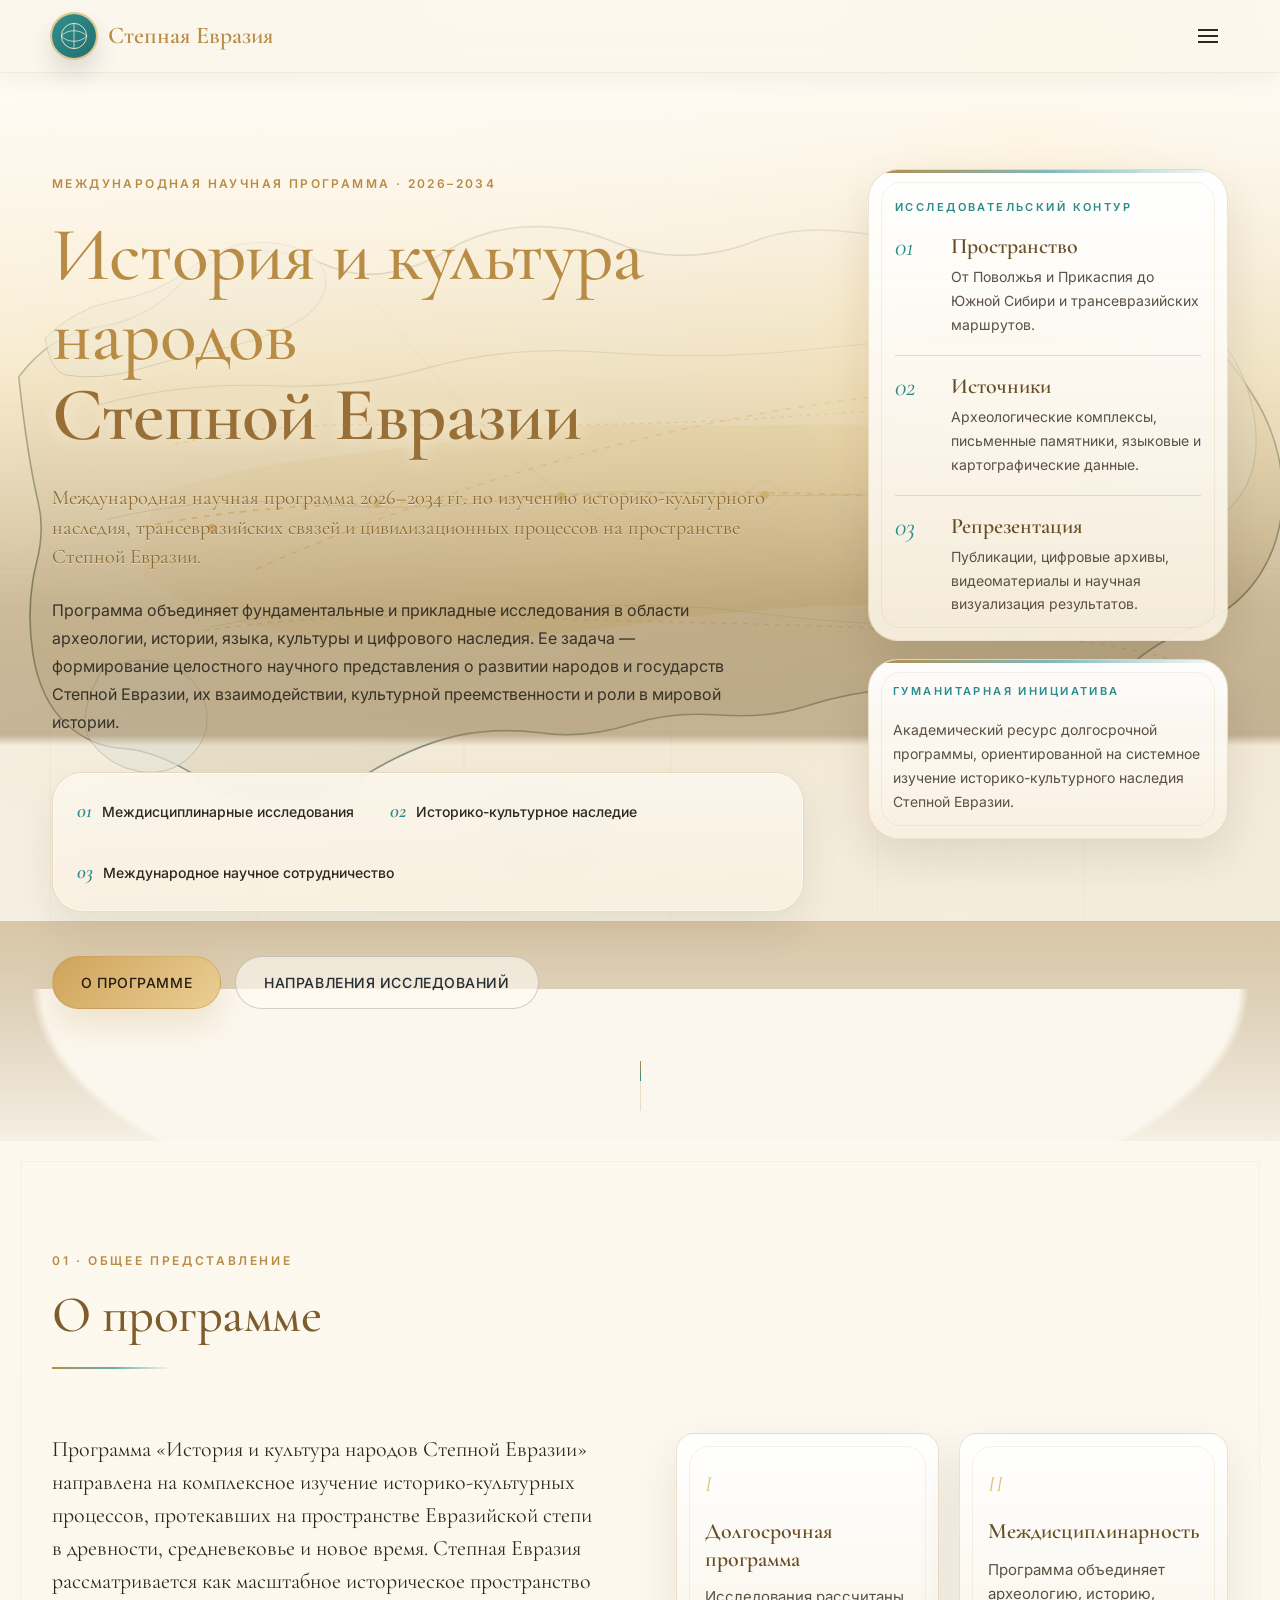
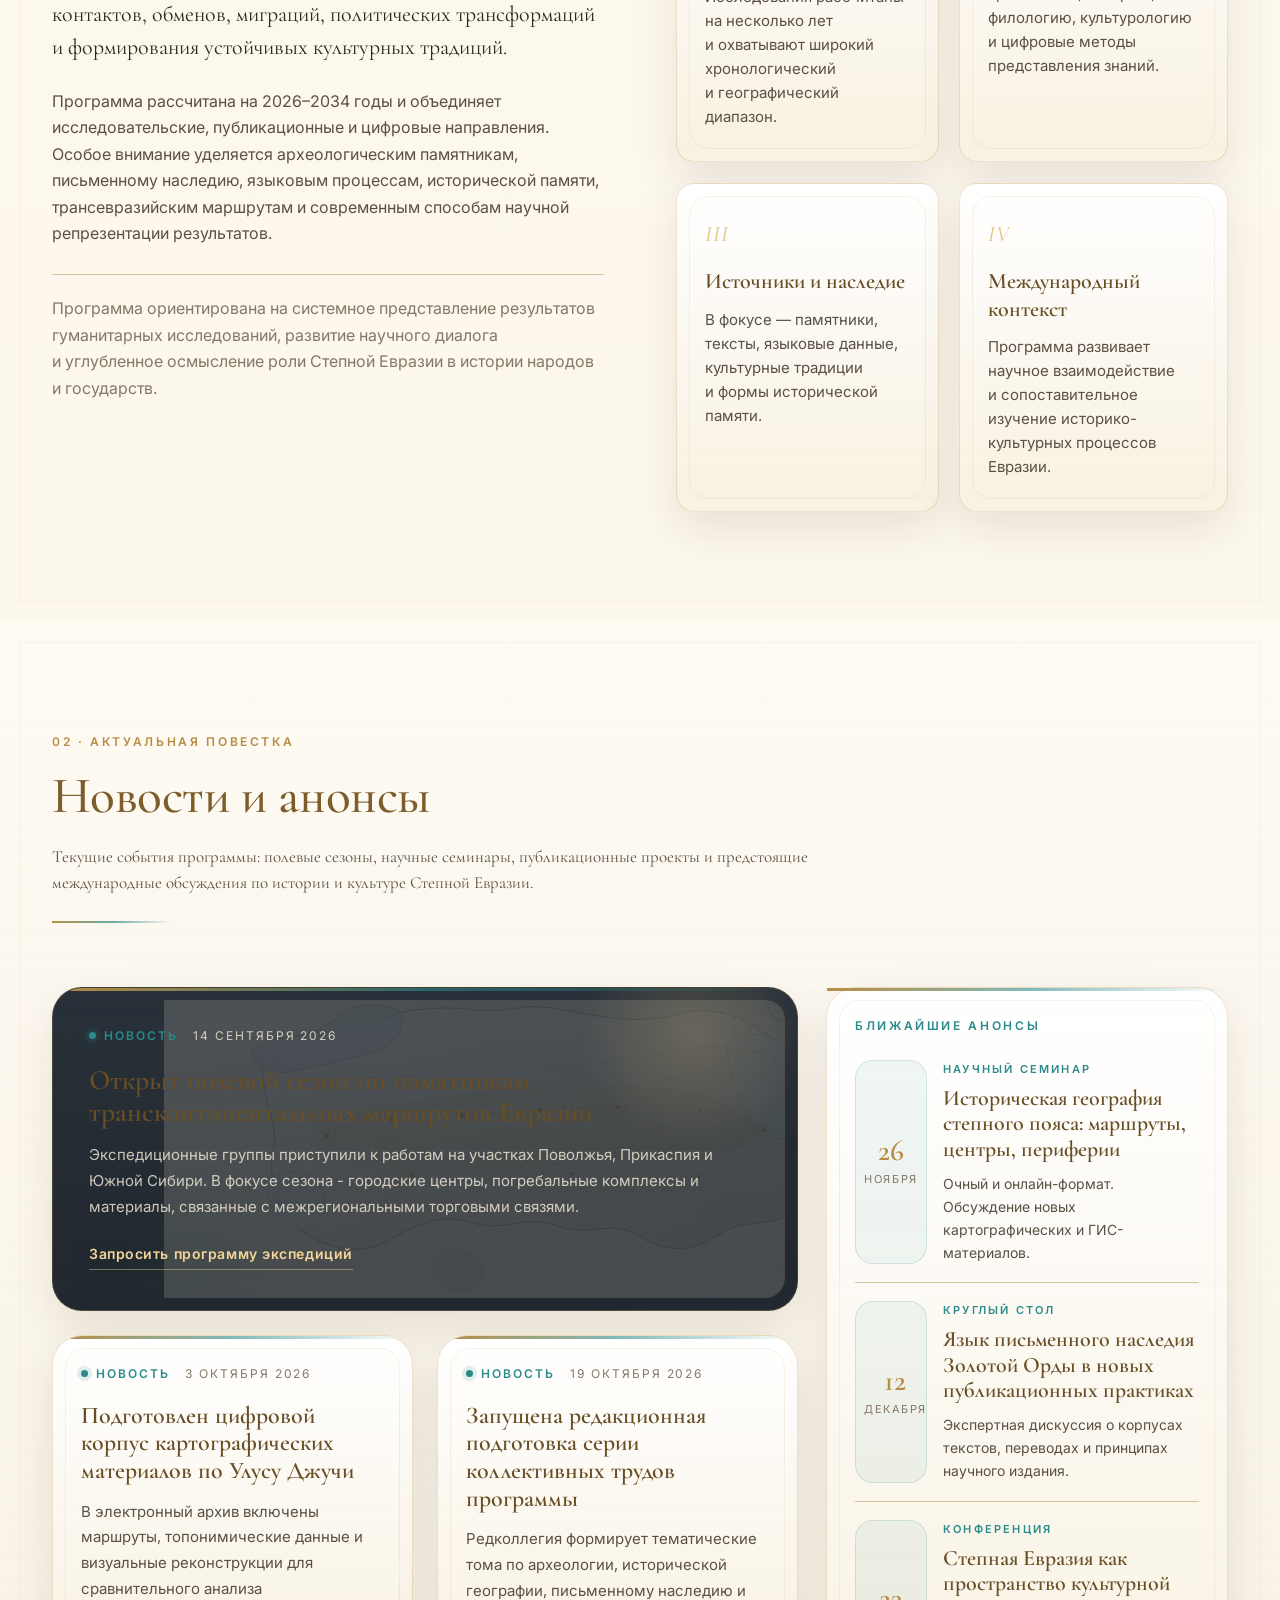
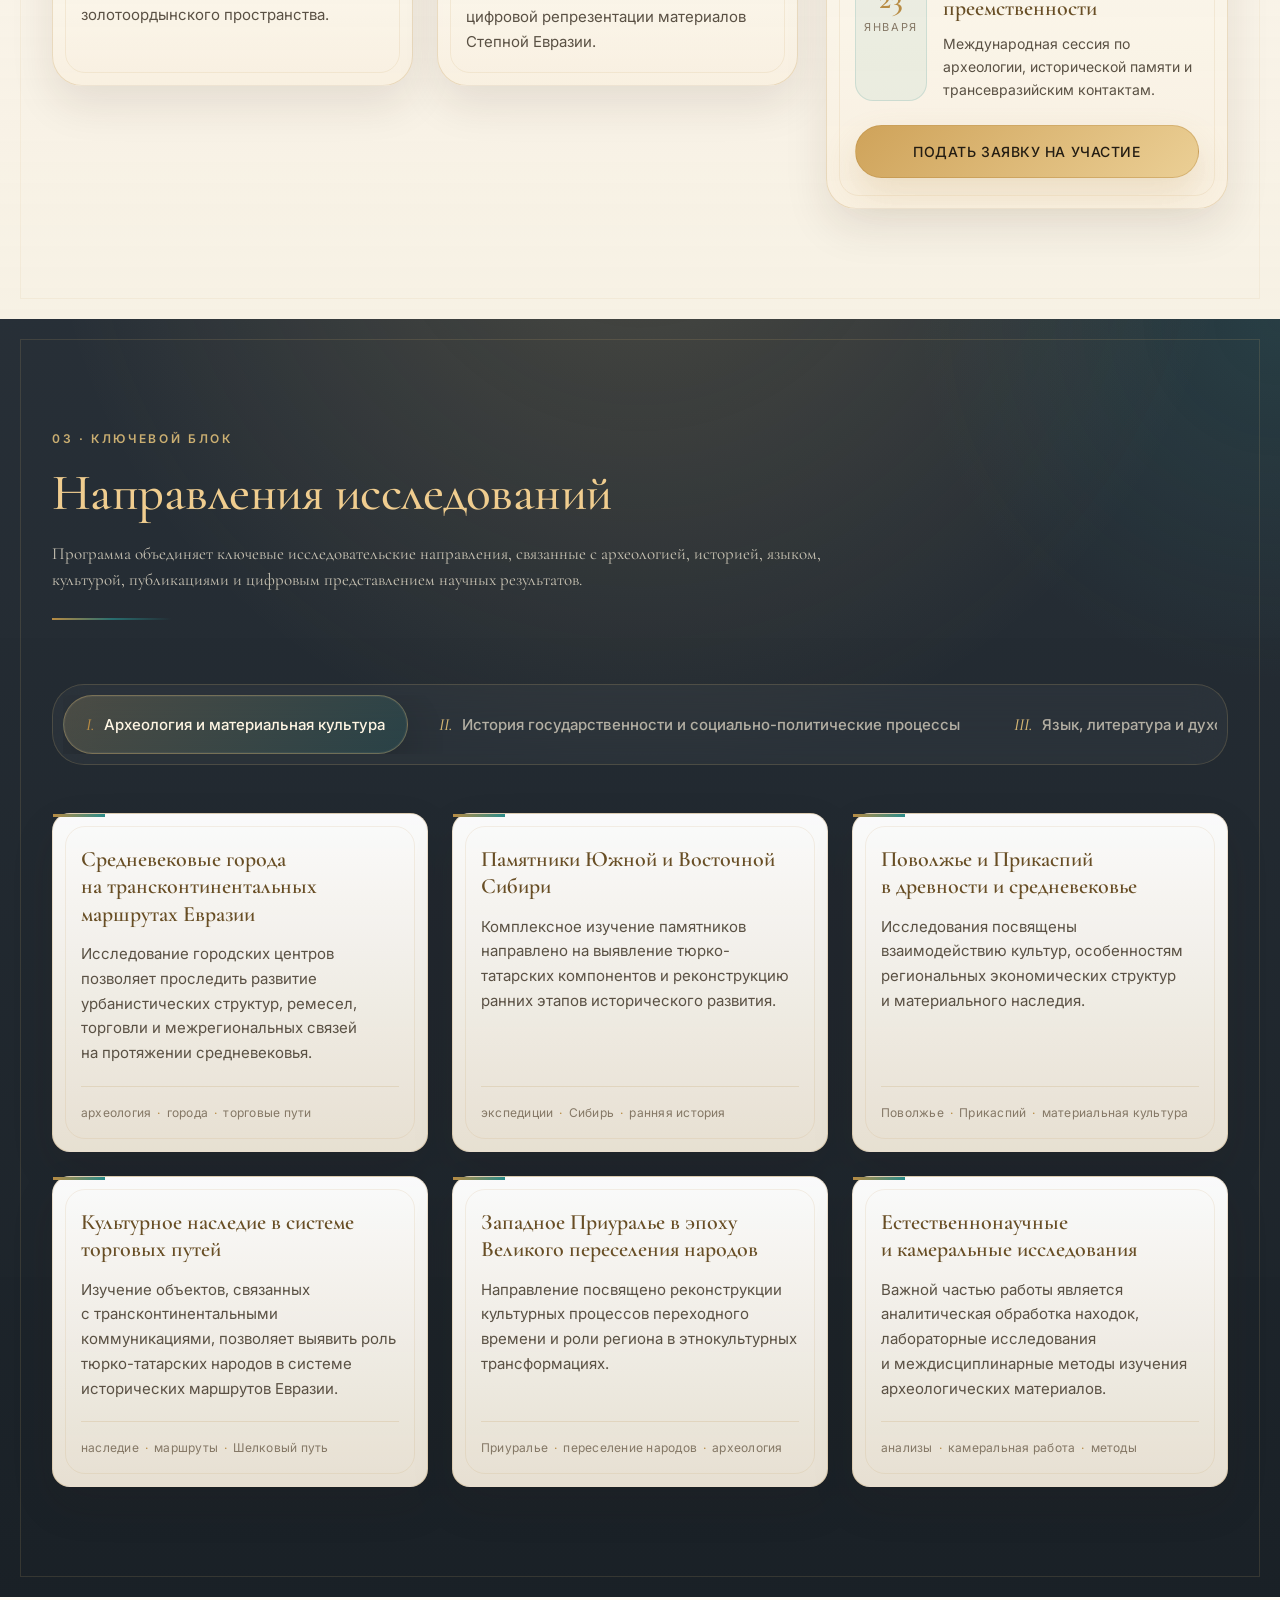
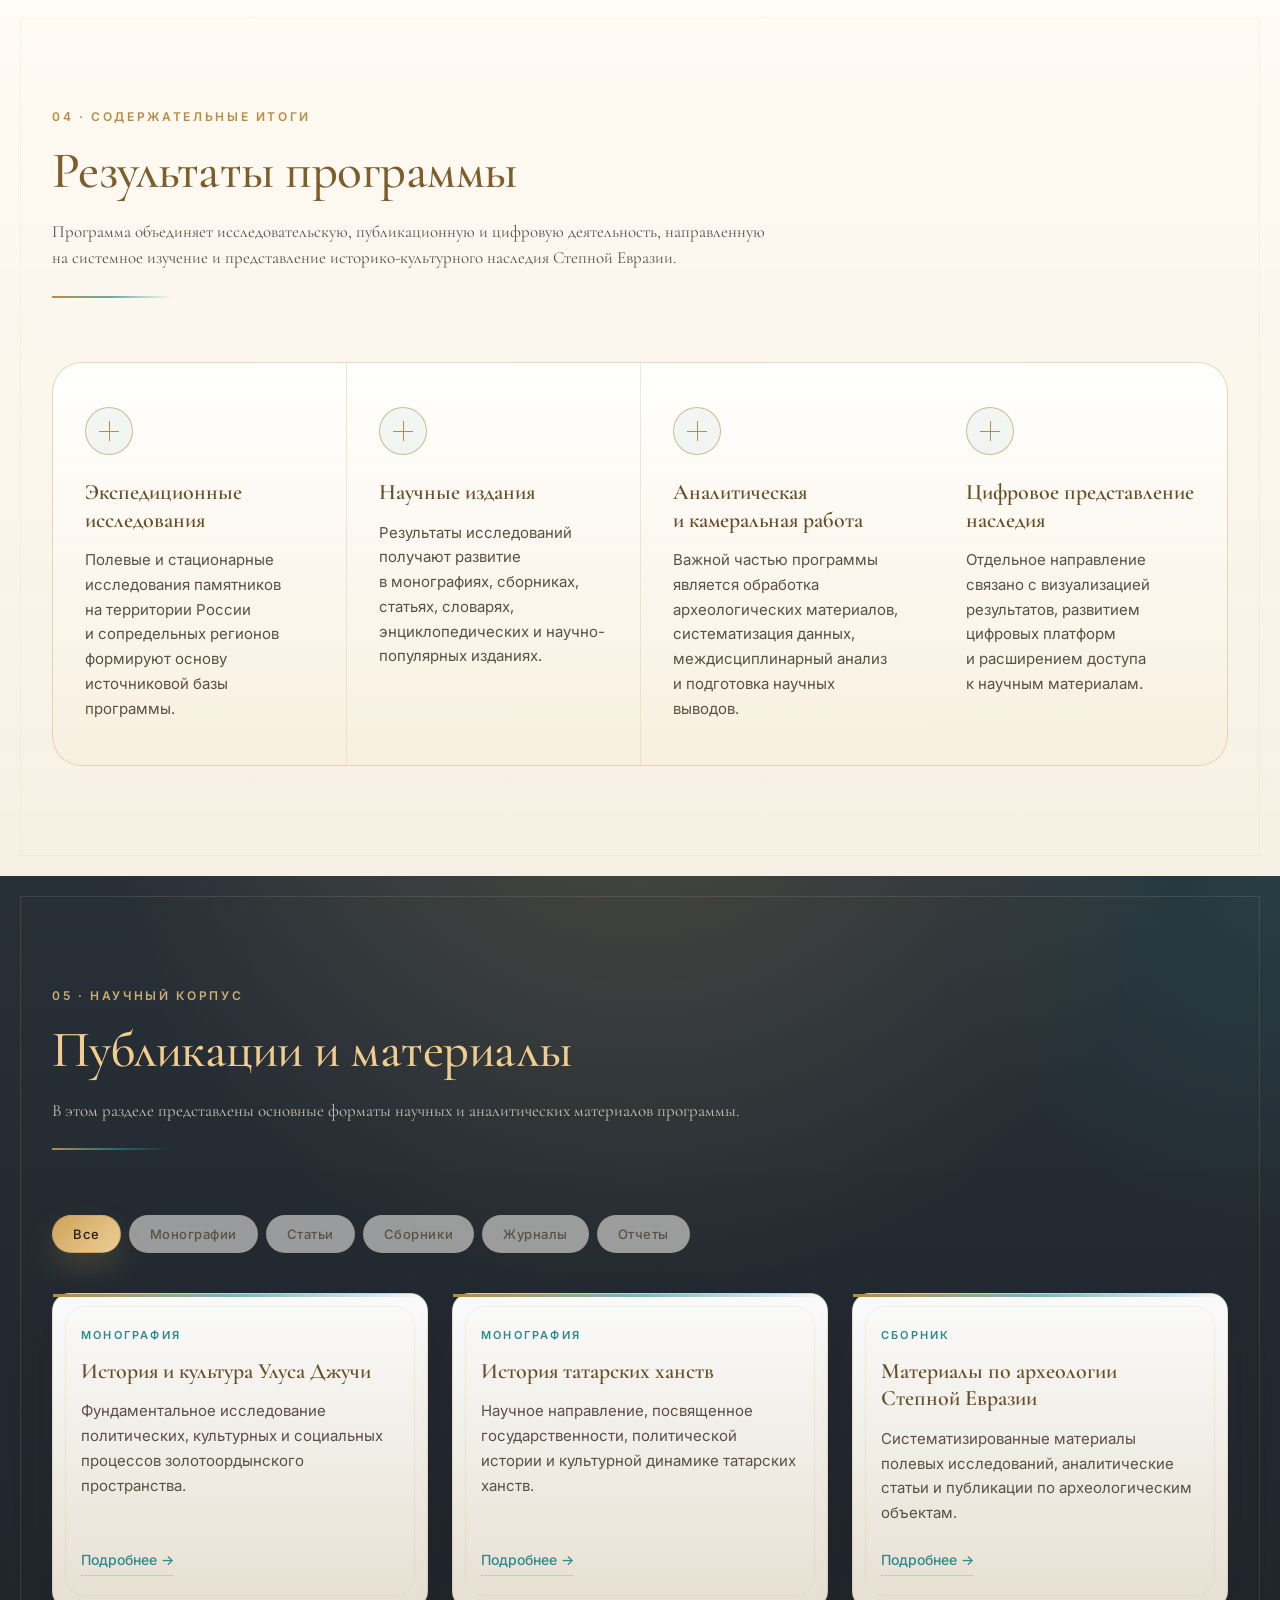
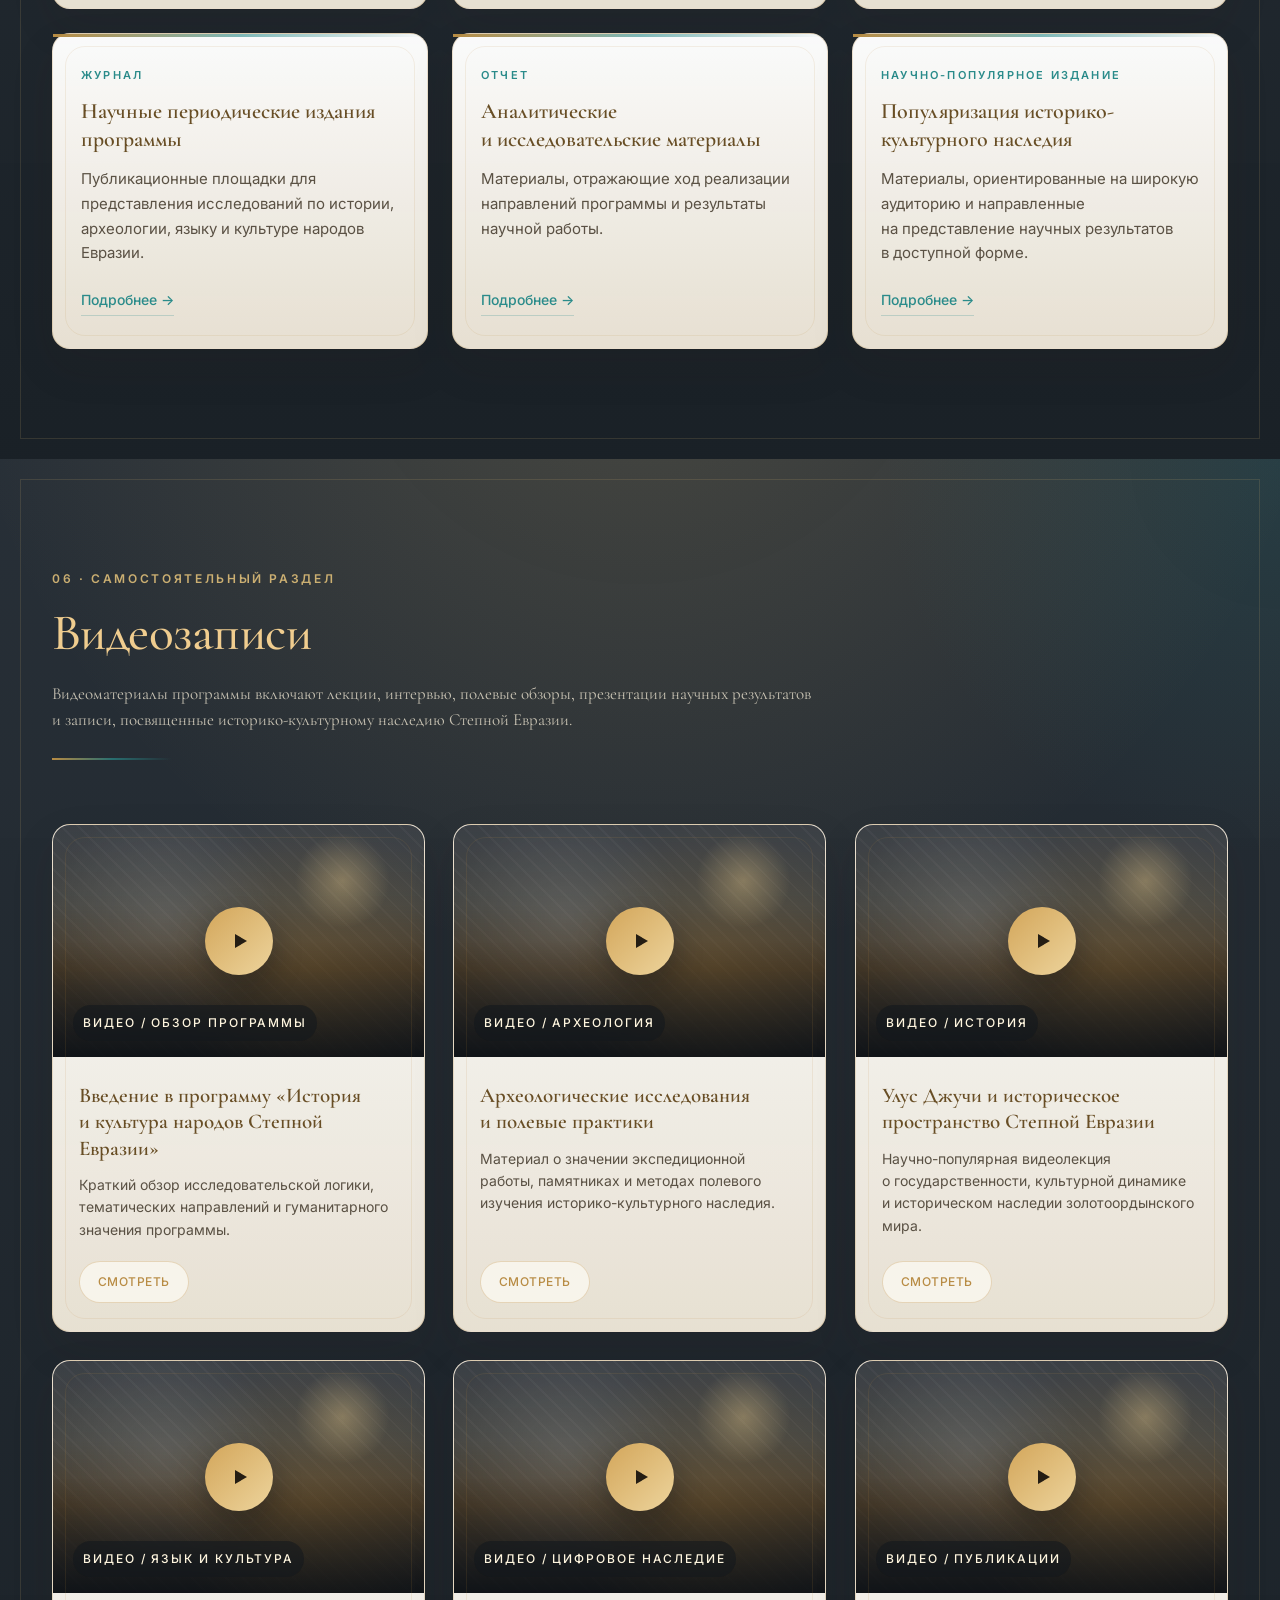
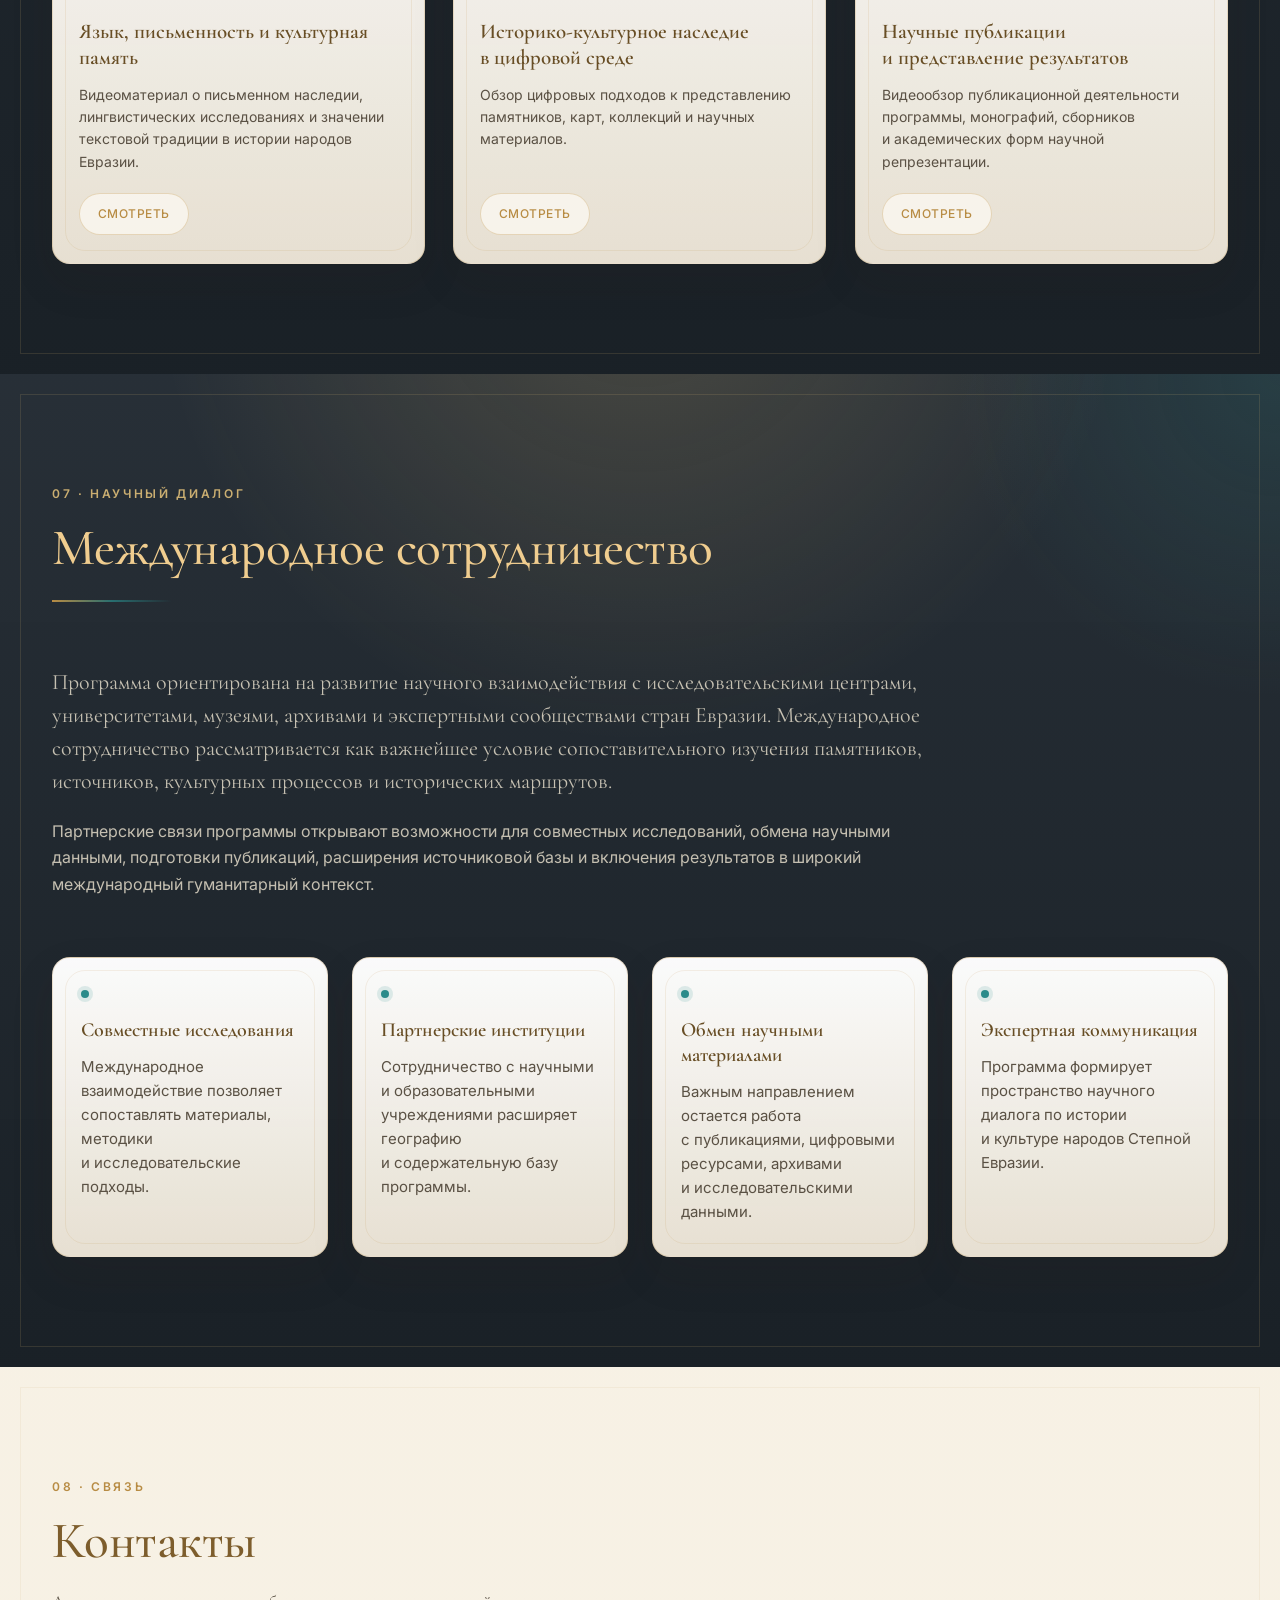
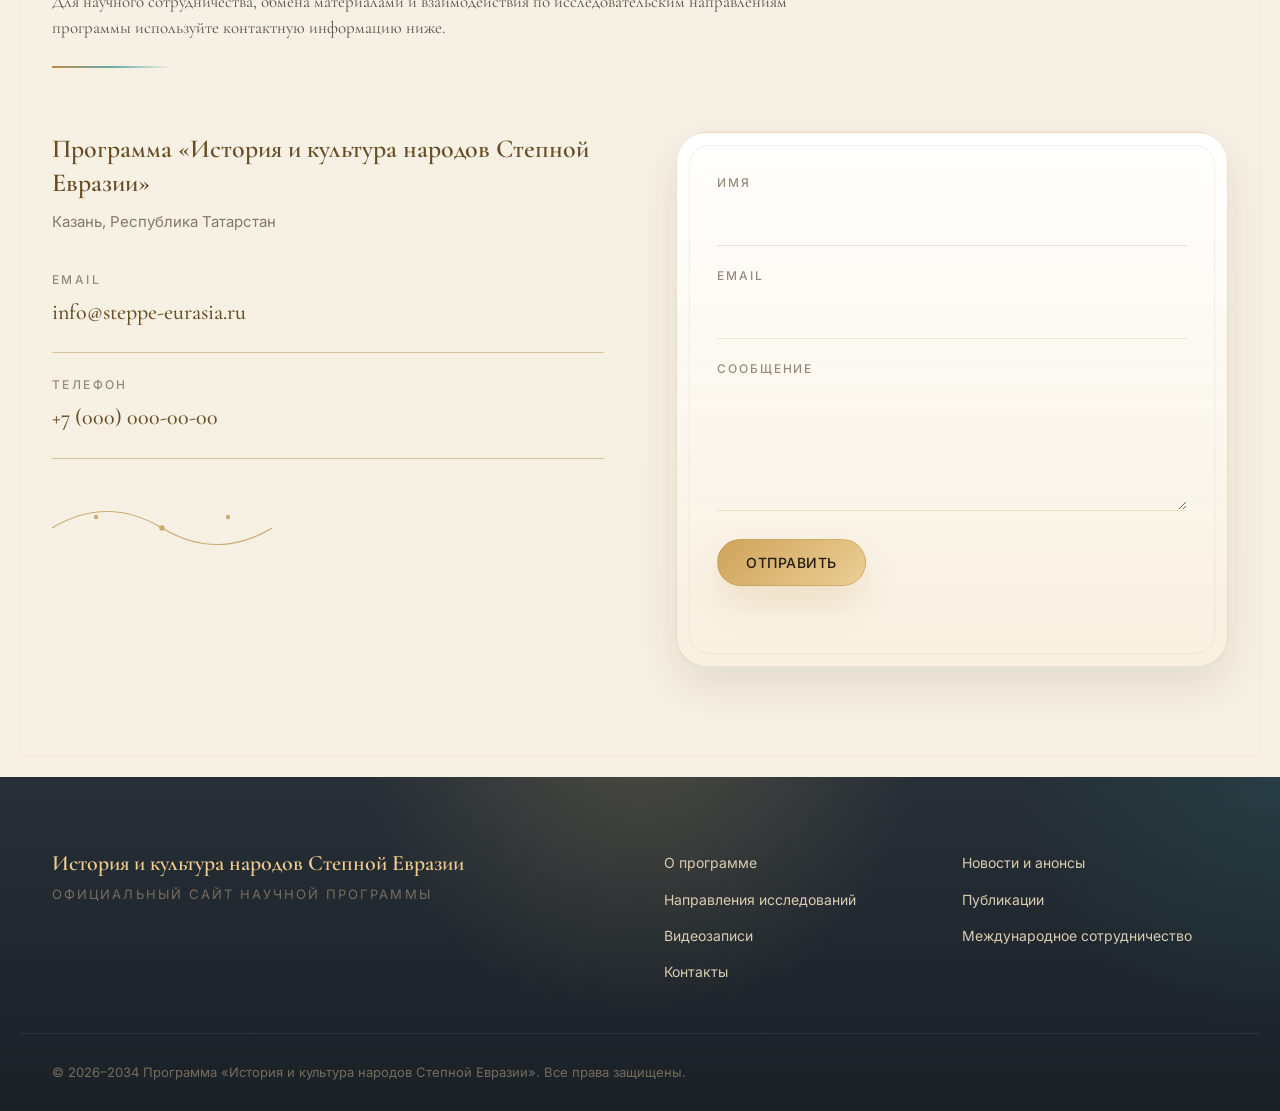
==== index.html @ de7c2437 "with '#' will be ignored, and an empty message aborts the commit. A message with '#' will be ignored" ====
<!DOCTYPE html>
<html lang="ru">
  <head>
    <meta charset="UTF-8" />
    <meta name="viewport" content="width=device-width, initial-scale=1.0" />
    <meta
      name="description"
      content="Международная научная программа «История и культура народов Степной Евразии» 2026–2034 гг. — изучение историко-культурного наследия, трансевразийских связей и цивилизационных процессов."
    />
    <title>История и культура народов Степной Евразии — международная научная программа 2026–2034</title>
    <link rel="preconnect" href="https://fonts.googleapis.com" />
    <link rel="preconnect" href="https://fonts.gstatic.com" crossorigin />
    <link
      href="https://fonts.googleapis.com/css2?family=Cormorant+Garamond:wght@400;500;600;700&family=Inter:wght@300;400;500;600;700&display=swap"
      rel="stylesheet"
    />
    <link rel="stylesheet" href="styles.css?v=3" />
  </head>
  <body>
    <!-- ============ ВЕРХНЕЕ МЕНЮ ============ -->
    <header class="site-header" id="siteHeader">
      <div class="container nav-wrap">
        <a href="#hero" class="brand">
          <span class="brand-mark" aria-hidden="true">
            <svg viewBox="0 0 40 40" width="28" height="28">
              <circle cx="20" cy="20" r="18" fill="none" stroke="currentColor" stroke-width="1.2" />
              <path
                d="M2 20 C 10 10, 30 10, 38 20 M2 20 C 10 30, 30 30, 38 20 M20 2 L20 38"
                fill="none"
                stroke="currentColor"
                stroke-width="1"
              />
            </svg>
          </span>
          <span class="brand-text">
            <span class="brand-title">Степная Евразия</span>
          </span>
        </a>

        <nav class="nav" aria-label="Главная навигация">
          <ul class="nav-list" id="navList">
            <li><a href="#about">О программе</a></li>
            <li><a href="#news">Новости и анонсы</a></li>
            <li><a href="#directions">Направления исследований</a></li>
            <li><a href="#results">Результаты</a></li>
            <li><a href="#publications">Публикации</a></li>
            <li><a href="#videos">Видеозаписи</a></li>
            <li><a href="#cooperation">Международное сотрудничество</a></li>
            <li><a href="#contacts">Контакты</a></li>
          </ul>
        </nav>

        <button class="burger" id="burger" aria-label="Меню" aria-expanded="false">
          <span></span><span></span><span></span>
        </button>
      </div>
    </header>

    <main>
      <!-- ============ 1. HERO ============ -->
      <section class="hero" id="hero">
        <div class="container hero-inner">
          <div class="hero-layout">
            <div class="hero-copy">
              <p class="eyebrow reveal">Международная научная программа · 2026–2034</p>
              <h1 class="hero-title reveal">
                История и&nbsp;культура народов<br />
                <span class="accent">Степной Евразии</span>
              </h1>
              <p class="hero-sub reveal">
                Международная научная программа 2026–2034&nbsp;гг. по&nbsp;изучению
                историко-культурного наследия, трансевразийских связей и&nbsp;цивилизационных
                процессов на&nbsp;пространстве Степной Евразии.
              </p>
              <p class="hero-lead reveal">
                Программа объединяет фундаментальные и&nbsp;прикладные исследования
                в&nbsp;области археологии, истории, языка, культуры и&nbsp;цифрового
                наследия. Ее&nbsp;задача — формирование целостного научного представления
                о&nbsp;развитии народов и&nbsp;государств Степной Евразии,
                их&nbsp;взаимодействии, культурной преемственности и&nbsp;роли
                в&nbsp;мировой истории.
              </p>

              <ul class="hero-badges reveal" role="list">
                <li><span>01</span>Междисциплинарные исследования</li>
                <li><span>02</span>Историко-культурное наследие</li>
                <li><span>03</span>Международное научное сотрудничество</li>
              </ul>

              <div class="hero-cta reveal">
                <a href="#about" class="btn btn-primary">О программе</a>
                <a href="#directions" class="btn btn-ghost">Направления исследований</a>
              </div>
            </div>

            <aside class="hero-aside reveal" aria-label="Исследовательский контур программы">
              <div class="hero-panel">
                <p class="hero-panel-kicker">Исследовательский контур</p>
                <ul class="hero-panel-list" role="list">
                  <li>
                    <span class="hero-panel-index">01</span>
                    <div>
                      <strong>Пространство</strong>
                      <p>От Поволжья и Прикаспия до Южной Сибири и трансевразийских маршрутов.</p>
                    </div>
                  </li>
                  <li>
                    <span class="hero-panel-index">02</span>
                    <div>
                      <strong>Источники</strong>
                      <p>Археологические комплексы, письменные памятники, языковые и картографические данные.</p>
                    </div>
                  </li>
                  <li>
                    <span class="hero-panel-index">03</span>
                    <div>
                      <strong>Репрезентация</strong>
                      <p>Публикации, цифровые архивы, видеоматериалы и научная визуализация результатов.</p>
                    </div>
                  </li>
                </ul>
              </div>

              <div class="hero-note">
                <p class="hero-note-label">Гуманитарная инициатива</p>
                <p class="hero-note-text">
                  Академический ресурс долгосрочной программы, ориентированной
                  на&nbsp;системное изучение историко-культурного наследия Степной Евразии.
                </p>
              </div>
            </aside>
          </div>
        </div>

        <div class="hero-scroll" aria-hidden="true">
          <span></span>
        </div>
      </section>

      <!-- ============ 2. О ПРОГРАММЕ ============ -->
      <section class="section" id="about">
        <div class="container">
          <div class="section-head reveal">
            <p class="section-kicker">01 · Общее представление</p>
            <h2 class="section-title">О&nbsp;программе</h2>
          </div>

          <div class="about-grid">
            <div class="about-text reveal">
              <p class="lead">
                Программа «История и&nbsp;культура народов Степной Евразии» направлена
                на&nbsp;комплексное изучение историко-культурных процессов, протекавших
                на&nbsp;пространстве Евразийской степи в&nbsp;древности, средневековье
                и&nbsp;новое время. Степная Евразия рассматривается как масштабное
                историческое пространство контактов, обменов, миграций, политических
                трансформаций и&nbsp;формирования устойчивых культурных традиций.
              </p>
              <p>
                Программа рассчитана на&nbsp;2026–2034&nbsp;годы и&nbsp;объединяет
                исследовательские, публикационные и&nbsp;цифровые направления. Особое
                внимание уделяется археологическим памятникам, письменному наследию,
                языковым процессам, исторической памяти, трансевразийским маршрутам
                и&nbsp;современным способам научной репрезентации результатов.
              </p>
              <p class="muted">
                Программа ориентирована на&nbsp;системное представление результатов
                гуманитарных исследований, развитие научного диалога и&nbsp;углубленное
                осмысление роли Степной Евразии в&nbsp;истории народов и&nbsp;государств.
              </p>
            </div>

            <div class="about-cards">
              <article class="about-card reveal">
                <div class="card-num">I</div>
                <h3>Долгосрочная программа</h3>
                <p>
                  Исследования рассчитаны на&nbsp;несколько лет и&nbsp;охватывают
                  широкий хронологический и&nbsp;географический диапазон.
                </p>
              </article>
              <article class="about-card reveal">
                <div class="card-num">II</div>
                <h3>Междисциплинарность</h3>
                <p>
                  Программа объединяет археологию, историю, филологию, культурологию
                  и&nbsp;цифровые методы представления знаний.
                </p>
              </article>
              <article class="about-card reveal">
                <div class="card-num">III</div>
                <h3>Источники и&nbsp;наследие</h3>
                <p>
                  В&nbsp;фокусе — памятники, тексты, языковые данные, культурные
                  традиции и&nbsp;формы исторической памяти.
                </p>
              </article>
              <article class="about-card reveal">
                <div class="card-num">IV</div>
                <h3>Международный контекст</h3>
                <p>
                  Программа развивает научное взаимодействие и&nbsp;сопоставительное
                  изучение историко-культурных процессов Евразии.
                </p>
              </article>
            </div>
          </div>
        </div>
      </section>

      <section class="section section-news" id="news">
        <div class="container">
          <div class="section-head reveal">
            <p class="section-kicker">02 · Актуальная повестка</p>
            <h2 class="section-title">Новости и анонсы</h2>
            <p class="section-sub">
              Текущие события программы: полевые сезоны, научные семинары, публикационные
              проекты и предстоящие международные обсуждения по истории и культуре
              Степной Евразии.
            </p>
          </div>

          <div class="news-layout">
            <div class="news-feed">
              <article class="news-card news-card-featured reveal">
                <div class="news-meta">
                  <span class="news-type">Новость</span>
                  <time datetime="2026-09-14">14 сентября 2026</time>
                </div>
                <h3>Открыт полевой сезон по памятникам трансконтинентальных маршрутов Евразии</h3>
                <p>
                  Экспедиционные группы приступили к работам на участках Поволжья,
                  Прикаспия и Южной Сибири. В фокусе сезона - городские центры,
                  погребальные комплексы и материалы, связанные с межрегиональными
                  торговыми связями.
                </p>
                <a href="#contacts" class="news-link">Запросить программу экспедиций</a>
              </article>

              <div class="news-grid">
                <article class="news-card reveal">
                  <div class="news-meta">
                    <span class="news-type">Новость</span>
                    <time datetime="2026-10-03">3 октября 2026</time>
                  </div>
                  <h3>Подготовлен цифровой корпус картографических материалов по Улусу Джучи</h3>
                  <p>
                    В электронный архив включены маршруты, топонимические данные
                    и визуальные реконструкции для сравнительного анализа
                    золотоордынского пространства.
                  </p>
                </article>

                <article class="news-card reveal">
                  <div class="news-meta">
                    <span class="news-type">Новость</span>
                    <time datetime="2026-10-19">19 октября 2026</time>
                  </div>
                  <h3>Запущена редакционная подготовка серии коллективных трудов программы</h3>
                  <p>
                    Редколлегия формирует тематические тома по археологии, исторической
                    географии, письменному наследию и цифровой репрезентации
                    материалов Степной Евразии.
                  </p>
                </article>
              </div>
            </div>

            <aside class="announcements-panel reveal" aria-label="Ближайшие анонсы">
              <p class="announcements-kicker">Ближайшие анонсы</p>
              <ul class="announcements-list" role="list">
                <li>
                  <div class="announcement-date">
                    <span>26</span>
                    <small>ноября</small>
                  </div>
                  <div class="announcement-body">
                    <p class="announcement-type">Научный семинар</p>
                    <h3>Историческая география степного пояса: маршруты, центры, периферии</h3>
                    <p>Очный и онлайн-формат. Обсуждение новых картографических и ГИС-материалов.</p>
                  </div>
                </li>
                <li>
                  <div class="announcement-date">
                    <span>12</span>
                    <small>декабря</small>
                  </div>
                  <div class="announcement-body">
                    <p class="announcement-type">Круглый стол</p>
                    <h3>Язык письменного наследия Золотой Орды в новых публикационных практиках</h3>
                    <p>Экспертная дискуссия о корпусах текстов, переводах и принципах научного издания.</p>
                  </div>
                </li>
                <li>
                  <div class="announcement-date">
                    <span>23</span>
                    <small>января</small>
                  </div>
                  <div class="announcement-body">
                    <p class="announcement-type">Конференция</p>
                    <h3>Степная Евразия как пространство культурной преемственности</h3>
                    <p>Международная сессия по археологии, исторической памяти и трансевразийским контактам.</p>
                  </div>
                </li>
              </ul>

              <a href="#contacts" class="btn btn-primary">Подать заявку на участие</a>
            </aside>
          </div>
        </div>
      </section>

      <!-- ============ 3. НАПРАВЛЕНИЯ ИССЛЕДОВАНИЙ (TABS) ============ -->
      <section class="section section-alt" id="directions">
        <div class="container">
          <div class="section-head reveal">
            <p class="section-kicker">03 · Ключевой блок</p>
            <h2 class="section-title">Направления исследований</h2>
            <p class="section-sub">
              Программа объединяет ключевые исследовательские направления, связанные
              с&nbsp;археологией, историей, языком, культурой, публикациями
              и&nbsp;цифровым представлением научных результатов.
            </p>
          </div>

          <div class="tabs reveal" role="tablist" aria-label="Направления исследований">
            <div class="tabs-track">
              <button class="tab is-active" role="tab" aria-selected="true" data-tab="t1">
                <span class="tab-index">I.</span>
                <span class="tab-label">Археология и&nbsp;материальная культура</span>
              </button>
              <button class="tab" role="tab" aria-selected="false" data-tab="t2">
                <span class="tab-index">II.</span>
                <span class="tab-label">История государственности и&nbsp;социально-политические процессы</span>
              </button>
              <button class="tab" role="tab" aria-selected="false" data-tab="t3">
                <span class="tab-index">III.</span>
                <span class="tab-label">Язык, литература и&nbsp;духовная культура</span>
              </button>
              <button class="tab" role="tab" aria-selected="false" data-tab="t4">
                <span class="tab-index">IV.</span>
                <span class="tab-label">Публикации и&nbsp;цифровое наследие</span>
              </button>
            </div>
          </div>

          <!-- Вкладка 1 -->
          <div class="tab-panel is-active" role="tabpanel" data-panel="t1">
            <div class="cards-grid">
              <article class="research-card">
                <h3>Средневековые города на&nbsp;трансконтинентальных маршрутах Евразии</h3>
                <p>
                  Исследование городских центров позволяет проследить развитие
                  урбанистических структур, ремесел, торговли и&nbsp;межрегиональных
                  связей на&nbsp;протяжении средневековья.
                </p>
                <ul class="tags">
                  <li>археология</li><li>города</li><li>торговые пути</li>
                </ul>
              </article>
              <article class="research-card">
                <h3>Памятники Южной и&nbsp;Восточной Сибири</h3>
                <p>
                  Комплексное изучение памятников направлено на&nbsp;выявление
                  тюрко-татарских компонентов и&nbsp;реконструкцию ранних этапов
                  исторического развития.
                </p>
                <ul class="tags">
                  <li>экспедиции</li><li>Сибирь</li><li>ранняя история</li>
                </ul>
              </article>
              <article class="research-card">
                <h3>Поволжье и&nbsp;Прикаспий в&nbsp;древности и&nbsp;средневековье</h3>
                <p>
                  Исследования посвящены взаимодействию культур, особенностям
                  региональных экономических структур и&nbsp;материального наследия.
                </p>
                <ul class="tags">
                  <li>Поволжье</li><li>Прикаспий</li><li>материальная культура</li>
                </ul>
              </article>
              <article class="research-card">
                <h3>Культурное наследие в&nbsp;системе торговых путей</h3>
                <p>
                  Изучение объектов, связанных с&nbsp;трансконтинентальными
                  коммуникациями, позволяет выявить роль тюрко-татарских народов
                  в&nbsp;системе исторических маршрутов Евразии.
                </p>
                <ul class="tags">
                  <li>наследие</li><li>маршруты</li><li>Шелковый путь</li>
                </ul>
              </article>
              <article class="research-card">
                <h3>Западное Приуралье в&nbsp;эпоху Великого переселения народов</h3>
                <p>
                  Направление посвящено реконструкции культурных процессов переходного
                  времени и&nbsp;роли региона в&nbsp;этнокультурных трансформациях.
                </p>
                <ul class="tags">
                  <li>Приуралье</li><li>переселение народов</li><li>археология</li>
                </ul>
              </article>
              <article class="research-card">
                <h3>Естественнонаучные и&nbsp;камеральные исследования</h3>
                <p>
                  Важной частью работы является аналитическая обработка находок,
                  лабораторные исследования и&nbsp;междисциплинарные методы изучения
                  археологических материалов.
                </p>
                <ul class="tags">
                  <li>анализы</li><li>камеральная работа</li><li>методы</li>
                </ul>
              </article>
            </div>
          </div>

          <!-- Вкладка 2 -->
          <div class="tab-panel" role="tabpanel" data-panel="t2">
            <div class="cards-grid">
              <article class="research-card">
                <h3>Татары в&nbsp;средневековых источниках</h3>
                <p>
                  Исследование исторической судьбы этнонима и&nbsp;его носителей
                  позволяет уточнить процессы формирования идентичности
                  и&nbsp;политической истории.
                </p>
                <ul class="tags">
                  <li>источниковедение</li><li>средневековье</li><li>идентичность</li>
                </ul>
              </article>
              <article class="research-card">
                <h3>Чингизидские политии</h3>
                <p>
                  Направление посвящено изучению государственности, политической
                  культуры и&nbsp;цивилизационных процессов, связанных
                  с&nbsp;чингизидским миром.
                </p>
                <ul class="tags">
                  <li>политическая история</li><li>империи</li><li>цивилизация</li>
                </ul>
              </article>
              <article class="research-card">
                <h3>История и&nbsp;культура Улуса Джучи</h3>
                <p>
                  Комплексное исследование политической истории, городской жизни
                  и&nbsp;культурных процессов золотоордынского пространства.
                </p>
                <ul class="tags">
                  <li>Улус Джучи</li><li>Золотая Орда</li><li>история</li>
                </ul>
              </article>
              <article class="research-card">
                <h3>История татарских ханств</h3>
                <p>
                  Изучение татарских ханств раскрывает особенности политической
                  организации, межгосударственных отношений и&nbsp;исторической
                  преемственности.
                </p>
                <ul class="tags">
                  <li>ханства</li><li>государственность</li><li>политические структуры</li>
                </ul>
              </article>
              <article class="research-card">
                <h3>Народы Поволжско-Сибирского региона в&nbsp;истории России</h3>
                <p>
                  Направление рассматривает место народов региона в&nbsp;социальной
                  и&nbsp;политической структуре Российского государства.
                </p>
                <ul class="tags">
                  <li>социальная история</li><li>регион</li><li>государство</li>
                </ul>
              </article>
              <article class="research-card">
                <h3>История астраханских татар</h3>
                <p>
                  Исследование посвящено формированию, развитию и&nbsp;исторической
                  роли астраханских татар в&nbsp;Новое и&nbsp;Новейшее время.
                </p>
                <ul class="tags">
                  <li>региональная история</li><li>этнические процессы</li><li>новое время</li>
                </ul>
              </article>
            </div>
          </div>

          <!-- Вкладка 3 -->
          <div class="tab-panel" role="tabpanel" data-panel="t3">
            <div class="cards-grid">
              <article class="research-card">
                <h3>Язык письменного наследия Золотой Орды</h3>
                <p>
                  Изучение письменных памятников позволяет реконструировать языковые
                  процессы, культурные коды и&nbsp;особенности интеллектуального
                  наследия средневековой Евразии.
                </p>
                <ul class="tags">
                  <li>письменность</li><li>филология</li><li>наследие</li>
                </ul>
              </article>
              <article class="research-card">
                <h3>Топонимия и&nbsp;семантика исторического пространства</h3>
                <p>
                  Анализ исторических топонимов раскрывает этнокультурные
                  взаимодействия, маршруты миграций и&nbsp;особенности
                  пространственной памяти.
                </p>
                <ul class="tags">
                  <li>топонимика</li><li>историческая география</li><li>семантика</li>
                </ul>
              </article>
              <article class="research-card">
                <h3>Историческая лингвистика и&nbsp;диалекты</h3>
                <p>
                  Направление связано с&nbsp;исследованием языковых контактов,
                  преемственности диалектов и&nbsp;реконструкцией исторических
                  языковых процессов.
                </p>
                <ul class="tags">
                  <li>лингвистика</li><li>диалекты</li><li>сравнительные исследования</li>
                </ul>
              </article>
              <article class="research-card">
                <h3>Духовная культура и&nbsp;традиции письменности</h3>
                <p>
                  Исследуются формы духовной культуры, религиозные представления,
                  литературные традиции и&nbsp;письменные практики народов
                  Степной Евразии.
                </p>
                <ul class="tags">
                  <li>духовная культура</li><li>литература</li><li>письменность</li>
                </ul>
              </article>
              <article class="research-card">
                <h3>Этнокультурные связи народов Степной Евразии</h3>
                <p>
                  Это направление посвящено взаимовлияниям культур, трансферу
                  образов и&nbsp;культурной коммуникации на&nbsp;протяжении веков.
                </p>
                <ul class="tags">
                  <li>культурные связи</li><li>взаимовлияния</li><li>гуманитаристика</li>
                </ul>
              </article>
              <article class="research-card">
                <h3>Энциклопедические и&nbsp;научно-популярные издания</h3>
                <p>
                  Особое место занимает подготовка словарей, энциклопедий,
                  справочников и&nbsp;изданий, обеспечивающих доступность
                  научного знания.
                </p>
                <ul class="tags">
                  <li>энциклопедии</li><li>словари</li><li>популяризация</li>
                </ul>
              </article>
            </div>
          </div>

          <!-- Вкладка 4 -->
          <div class="tab-panel" role="tabpanel" data-panel="t4">
            <div class="cards-grid">
              <article class="research-card">
                <h3>Монографии и&nbsp;коллективные труды</h3>
                <p>
                  Публикационный корпус программы отражает результаты исследований
                  по&nbsp;археологии, истории, языку и&nbsp;культуре народов Евразии.
                </p>
                <ul class="tags">
                  <li>монографии</li><li>научные труды</li><li>публикации</li>
                </ul>
              </article>
              <article class="research-card">
                <h3>Сборники и&nbsp;журналы</h3>
                <p>
                  Научные материалы программы получают развитие в&nbsp;периодических
                  и&nbsp;серийных изданиях гуманитарного профиля.
                </p>
                <ul class="tags">
                  <li>сборники</li><li>журналы</li><li>академические издания</li>
                </ul>
              </article>
              <article class="research-card">
                <h3>Цифровые архивы и&nbsp;базы данных</h3>
                <p>
                  Направление включает систематизацию материалов, подготовку
                  электронных коллекций и&nbsp;создание устойчивой структуры
                  научных данных.
                </p>
                <ul class="tags">
                  <li>архивы</li><li>базы данных</li><li>цифровое хранение</li>
                </ul>
              </article>
              <article class="research-card">
                <h3>Геоинформационные и&nbsp;визуальные решения</h3>
                <p>
                  Цифровые инструменты позволяют наглядно представлять памятники,
                  маршруты, объекты наследия и&nbsp;исследовательские данные.
                </p>
                <ul class="tags">
                  <li>ГИС</li><li>визуализация</li><li>картография</li>
                </ul>
              </article>
              <article class="research-card">
                <h3>Мультимедийные материалы</h3>
                <p>
                  Для представления результатов исследований используются видеозаписи,
                  карты, схемы и&nbsp;иные цифровые форматы научной коммуникации.
                </p>
                <ul class="tags">
                  <li>видео</li><li>мультимедиа</li><li>визуализация</li>
                </ul>
              </article>
              <article class="research-card">
                <h3>Открытое представление результатов</h3>
                <p>
                  Цифровые решения программы обеспечивают наглядное и&nbsp;доступное
                  представление исследовательских результатов для научного сообщества
                  и&nbsp;широкой аудитории.
                </p>
                <ul class="tags">
                  <li>открытый доступ</li><li>репрезентация</li><li>digital humanities</li>
                </ul>
              </article>
            </div>
          </div>
        </div>
      </section>

      <!-- ============ 4. РЕЗУЛЬТАТЫ ============ -->
      <section class="section" id="results">
        <div class="container">
          <div class="section-head reveal">
            <p class="section-kicker">04 · Содержательные итоги</p>
            <h2 class="section-title">Результаты программы</h2>
            <p class="section-sub">
              Программа объединяет исследовательскую, публикационную и&nbsp;цифровую
              деятельность, направленную на&nbsp;системное изучение и&nbsp;представление
              историко-культурного наследия Степной Евразии.
            </p>
          </div>

          <div class="results-grid">
            <article class="result-card reveal">
              <div class="result-ornament" aria-hidden="true"></div>
              <h3>Экспедиционные исследования</h3>
              <p>
                Полевые и&nbsp;стационарные исследования памятников на&nbsp;территории
                России и&nbsp;сопредельных регионов формируют основу источниковой
                базы программы.
              </p>
            </article>
            <article class="result-card reveal">
              <div class="result-ornament" aria-hidden="true"></div>
              <h3>Научные издания</h3>
              <p>
                Результаты исследований получают развитие в&nbsp;монографиях, сборниках,
                статьях, словарях, энциклопедических и&nbsp;научно-популярных изданиях.
              </p>
            </article>
            <article class="result-card reveal">
              <div class="result-ornament" aria-hidden="true"></div>
              <h3>Аналитическая и&nbsp;камеральная работа</h3>
              <p>
                Важной частью программы является обработка археологических материалов,
                систематизация данных, междисциплинарный анализ и&nbsp;подготовка
                научных выводов.
              </p>
            </article>
            <article class="result-card reveal">
              <div class="result-ornament" aria-hidden="true"></div>
              <h3>Цифровое представление наследия</h3>
              <p>
                Отдельное направление связано с&nbsp;визуализацией результатов,
                развитием цифровых платформ и&nbsp;расширением доступа к&nbsp;научным
                материалам.
              </p>
            </article>
          </div>
        </div>
      </section>

      <!-- ============ 6. ПУБЛИКАЦИИ ============ -->
      <section class="section section-alt" id="publications">
        <div class="container">
          <div class="section-head reveal">
            <p class="section-kicker">05 · Научный корпус</p>
            <h2 class="section-title">Публикации и&nbsp;материалы</h2>
            <p class="section-sub">
              В&nbsp;этом разделе представлены основные форматы научных
              и&nbsp;аналитических материалов программы.
            </p>
          </div>

          <div class="filters reveal" role="tablist" aria-label="Фильтр публикаций">
            <button class="filter is-active" data-filter="all">Все</button>
            <button class="filter" data-filter="Монография">Монографии</button>
            <button class="filter" data-filter="Статья">Статьи</button>
            <button class="filter" data-filter="Сборник">Сборники</button>
            <button class="filter" data-filter="Журнал">Журналы</button>
            <button class="filter" data-filter="Отчет">Отчеты</button>
          </div>

          <div class="pub-grid" id="pubGrid">
            <article class="pub-card" data-type="Монография">
              <span class="pub-type">Монография</span>
              <h3>История и&nbsp;культура Улуса Джучи</h3>
              <p>
                Фундаментальное исследование политических, культурных и&nbsp;социальных
                процессов золотоордынского пространства.
              </p>
              <a href="#" class="pub-link">Подробнее →</a>
            </article>
            <article class="pub-card" data-type="Монография">
              <span class="pub-type">Монография</span>
              <h3>История татарских ханств</h3>
              <p>
                Научное направление, посвященное государственности, политической
                истории и&nbsp;культурной динамике татарских ханств.
              </p>
              <a href="#" class="pub-link">Подробнее →</a>
            </article>
            <article class="pub-card" data-type="Сборник">
              <span class="pub-type">Сборник</span>
              <h3>Материалы по&nbsp;археологии Степной Евразии</h3>
              <p>
                Систематизированные материалы полевых исследований, аналитические
                статьи и&nbsp;публикации по&nbsp;археологическим объектам.
              </p>
              <a href="#" class="pub-link">Подробнее →</a>
            </article>
            <article class="pub-card" data-type="Журнал">
              <span class="pub-type">Журнал</span>
              <h3>Научные периодические издания программы</h3>
              <p>
                Публикационные площадки для представления исследований по&nbsp;истории,
                археологии, языку и&nbsp;культуре народов Евразии.
              </p>
              <a href="#" class="pub-link">Подробнее →</a>
            </article>
            <article class="pub-card" data-type="Отчет">
              <span class="pub-type">Отчет</span>
              <h3>Аналитические и&nbsp;исследовательские материалы</h3>
              <p>
                Материалы, отражающие ход реализации направлений программы
                и&nbsp;результаты научной работы.
              </p>
              <a href="#" class="pub-link">Подробнее →</a>
            </article>
            <article class="pub-card" data-type="Статья">
              <span class="pub-type">Научно-популярное издание</span>
              <h3>Популяризация историко-культурного наследия</h3>
              <p>
                Материалы, ориентированные на&nbsp;широкую аудиторию и&nbsp;направленные
                на&nbsp;представление научных результатов в&nbsp;доступной форме.
              </p>
              <a href="#" class="pub-link">Подробнее →</a>
            </article>
          </div>
        </div>
      </section>

      <!-- ============ 7. ВИДЕОЗАПИСИ ============ -->
      <section class="section" id="videos">
        <div class="container">
          <div class="section-head reveal">
            <p class="section-kicker">06 · Самостоятельный раздел</p>
            <h2 class="section-title">Видеозаписи</h2>
            <p class="section-sub">
              Видеоматериалы программы включают лекции, интервью, полевые обзоры,
              презентации научных результатов и&nbsp;записи, посвященные
              историко-культурному наследию Степной Евразии.
            </p>
          </div>

          <div class="video-grid">
            <article class="video-card reveal">
              <div class="video-thumb" data-pattern="p1">
                <button class="play-btn" aria-label="Воспроизвести"><svg viewBox="0 0 24 24"><path d="M7 5v14l12-7z"/></svg></button>
                <span class="video-caption">Видео / обзор программы</span>
              </div>
              <div class="video-body">
                <h3>Введение в&nbsp;программу «История и&nbsp;культура народов Степной Евразии»</h3>
                <p>Краткий обзор исследовательской логики, тематических направлений и&nbsp;гуманитарного значения программы.</p>
                <a href="#" class="btn btn-small">Смотреть</a>
              </div>
            </article>

            <article class="video-card reveal">
              <div class="video-thumb" data-pattern="p2">
                <button class="play-btn" aria-label="Воспроизвести"><svg viewBox="0 0 24 24"><path d="M7 5v14l12-7z"/></svg></button>
                <span class="video-caption">Видео / археология</span>
              </div>
              <div class="video-body">
                <h3>Археологические исследования и&nbsp;полевые практики</h3>
                <p>Материал о&nbsp;значении экспедиционной работы, памятниках и&nbsp;методах полевого изучения историко-культурного наследия.</p>
                <a href="#" class="btn btn-small">Смотреть</a>
              </div>
            </article>

            <article class="video-card reveal">
              <div class="video-thumb" data-pattern="p3">
                <button class="play-btn" aria-label="Воспроизвести"><svg viewBox="0 0 24 24"><path d="M7 5v14l12-7z"/></svg></button>
                <span class="video-caption">Видео / история</span>
              </div>
              <div class="video-body">
                <h3>Улус Джучи и&nbsp;историческое пространство Степной Евразии</h3>
                <p>Научно-популярная видеолекция о&nbsp;государственности, культурной динамике и&nbsp;историческом наследии золотоордынского мира.</p>
                <a href="#" class="btn btn-small">Смотреть</a>
              </div>
            </article>

            <article class="video-card reveal">
              <div class="video-thumb" data-pattern="p4">
                <button class="play-btn" aria-label="Воспроизвести"><svg viewBox="0 0 24 24"><path d="M7 5v14l12-7z"/></svg></button>
                <span class="video-caption">Видео / язык и&nbsp;культура</span>
              </div>
              <div class="video-body">
                <h3>Язык, письменность и&nbsp;культурная память</h3>
                <p>Видеоматериал о&nbsp;письменном наследии, лингвистических исследованиях и&nbsp;значении текстовой традиции в&nbsp;истории народов Евразии.</p>
                <a href="#" class="btn btn-small">Смотреть</a>
              </div>
            </article>

            <article class="video-card reveal">
              <div class="video-thumb" data-pattern="p5">
                <button class="play-btn" aria-label="Воспроизвести"><svg viewBox="0 0 24 24"><path d="M7 5v14l12-7z"/></svg></button>
                <span class="video-caption">Видео / цифровое наследие</span>
              </div>
              <div class="video-body">
                <h3>Историко-культурное наследие в&nbsp;цифровой среде</h3>
                <p>Обзор цифровых подходов к&nbsp;представлению памятников, карт, коллекций и&nbsp;научных материалов.</p>
                <a href="#" class="btn btn-small">Смотреть</a>
              </div>
            </article>

            <article class="video-card reveal">
              <div class="video-thumb" data-pattern="p6">
                <button class="play-btn" aria-label="Воспроизвести"><svg viewBox="0 0 24 24"><path d="M7 5v14l12-7z"/></svg></button>
                <span class="video-caption">Видео / публикации</span>
              </div>
              <div class="video-body">
                <h3>Научные публикации и&nbsp;представление результатов</h3>
                <p>Видеообзор публикационной деятельности программы, монографий, сборников и&nbsp;академических форм научной репрезентации.</p>
                <a href="#" class="btn btn-small">Смотреть</a>
              </div>
            </article>
          </div>
        </div>
      </section>

      <!-- ============ 8. МЕЖДУНАРОДНОЕ СОТРУДНИЧЕСТВО ============ -->
      <section class="section section-alt" id="cooperation">
        <div class="container">
          <div class="section-head reveal">
            <p class="section-kicker">07 · Научный диалог</p>
            <h2 class="section-title">Международное сотрудничество</h2>
          </div>

          <div class="coop-intro reveal">
            <p class="lead">
              Программа ориентирована на&nbsp;развитие научного взаимодействия
              с&nbsp;исследовательскими центрами, университетами, музеями, архивами
              и&nbsp;экспертными сообществами стран Евразии. Международное сотрудничество
              рассматривается как важнейшее условие сопоставительного изучения
              памятников, источников, культурных процессов и&nbsp;исторических маршрутов.
            </p>
            <p class="muted">
              Партнерские связи программы открывают возможности для совместных
              исследований, обмена научными данными, подготовки публикаций, расширения
              источниковой базы и&nbsp;включения результатов в&nbsp;широкий
              международный гуманитарный контекст.
            </p>
          </div>

          <div class="coop-grid">
            <article class="coop-card reveal">
              <span class="coop-dot" aria-hidden="true"></span>
              <h3>Совместные исследования</h3>
              <p>Международное взаимодействие позволяет сопоставлять материалы, методики и&nbsp;исследовательские подходы.</p>
            </article>
            <article class="coop-card reveal">
              <span class="coop-dot" aria-hidden="true"></span>
              <h3>Партнерские институции</h3>
              <p>Сотрудничество с&nbsp;научными и&nbsp;образовательными учреждениями расширяет географию и&nbsp;содержательную базу программы.</p>
            </article>
            <article class="coop-card reveal">
              <span class="coop-dot" aria-hidden="true"></span>
              <h3>Обмен научными материалами</h3>
              <p>Важным направлением остается работа с&nbsp;публикациями, цифровыми ресурсами, архивами и&nbsp;исследовательскими данными.</p>
            </article>
            <article class="coop-card reveal">
              <span class="coop-dot" aria-hidden="true"></span>
              <h3>Экспертная коммуникация</h3>
              <p>Программа формирует пространство научного диалога по&nbsp;истории и&nbsp;культуре народов Степной Евразии.</p>
            </article>
          </div>
        </div>
      </section>

      <!-- ============ 9. КОНТАКТЫ ============ -->
      <section class="section" id="contacts">
        <div class="container">
          <div class="section-head reveal">
            <p class="section-kicker">08 · Связь</p>
            <h2 class="section-title">Контакты</h2>
            <p class="section-sub">
              Для научного сотрудничества, обмена материалами и&nbsp;взаимодействия
              по&nbsp;исследовательским направлениям программы используйте контактную
              информацию ниже.
            </p>
          </div>

          <div class="contacts-grid">
            <div class="contacts-info reveal">
              <h3>Программа «История и&nbsp;культура народов Степной Евразии»</h3>
              <p class="contacts-place">Казань, Республика Татарстан</p>

              <dl class="contacts-list">
                <div>
                  <dt>Email</dt>
                  <dd><a href="mailto:info@steppe-eurasia.ru">info@steppe-eurasia.ru</a></dd>
                </div>
                <div>
                  <dt>Телефон</dt>
                  <dd><a href="tel:+70000000000">+7 (000) 000-00-00</a></dd>
                </div>
              </dl>

              <div class="contacts-ornament" aria-hidden="true">
                <svg viewBox="0 0 200 60">
                  <path d="M0 30 Q 50 0, 100 30 T 200 30" fill="none" stroke="currentColor" stroke-width="1" />
                  <circle cx="40" cy="20" r="2" fill="currentColor" />
                  <circle cx="100" cy="30" r="2.5" fill="currentColor" />
                  <circle cx="160" cy="20" r="2" fill="currentColor" />
                </svg>
              </div>
            </div>

            <form class="contacts-form reveal" id="contactForm" novalidate>
              <label>
                <span>Имя</span>
                <input type="text" name="name" required autocomplete="name" />
              </label>
              <label>
                <span>Email</span>
                <input type="email" name="email" required autocomplete="email" />
              </label>
              <label>
                <span>Сообщение</span>
                <textarea name="message" rows="5" required></textarea>
              </label>
              <button type="submit" class="btn btn-primary">Отправить</button>
              <p class="form-status" id="formStatus" role="status" aria-live="polite"></p>
            </form>
          </div>
        </div>
      </section>
    </main>

    <!-- ============ FOOTER ============ -->
    <footer class="site-footer">
      <div class="container footer-grid">
        <div class="footer-brand">
          <p class="footer-title">История и&nbsp;культура народов Степной Евразии</p>
          <p class="footer-sub">Официальный сайт научной программы</p>
        </div>
        <nav class="footer-nav" aria-label="Подвал">
          <ul>
            <li><a href="#about">О&nbsp;программе</a></li>
            <li><a href="#news">Новости и анонсы</a></li>
            <li><a href="#directions">Направления исследований</a></li>
            <li><a href="#publications">Публикации</a></li>
            <li><a href="#videos">Видеозаписи</a></li>
            <li><a href="#cooperation">Международное сотрудничество</a></li>
            <li><a href="#contacts">Контакты</a></li>
          </ul>
        </nav>
      </div>
      <div class="container footer-bottom">
        <p>© 2026–2034 Программа «История и&nbsp;культура народов Степной Евразии». Все права защищены.</p>
      </div>
    </footer>

    <script src="script.js?v=3"></script>
  </body>
</html>
---- styles.css ----
/* =========================================================
   Программа «История и культура народов Степной Евразии»
   Academic light theme — steppe / ivory / deep navy accents
   ========================================================= */

:root {
  --bg: #f7f4ed;
  --bg-alt: #efeadd;
  --surface: #ffffff;
  --surface-2: rgba(255, 255, 255, 0.72);
  --ink: #1c2330;
  --ink-2: #3a4456;
  --muted: #6b7385;
  --line: #e2dccb;
  --line-2: #d8d1bd;
  --accent: #7d2f2f;
  --accent-2: #0e2a47;
  --accent-soft: #b9893a;
  --shadow-sm: 0 1px 2px rgba(28, 35, 48, 0.04);
  --shadow-md: 0 8px 30px rgba(28, 35, 48, 0.07);
  --shadow-lg: 0 20px 50px rgba(28, 35, 48, 0.12);

  --font-serif: "Cormorant Garamond", "Times New Roman", Georgia, serif;
  --font-sans: "Inter", -apple-system, BlinkMacSystemFont, "Segoe UI", Roboto,
    sans-serif;

  --container: 1240px;
  --radius: 10px;
  --radius-lg: 22px;
  --ease: cubic-bezier(0.22, 0.61, 0.36, 1);
}

/* ---------- Reset ---------- */
*,
*::before,
*::after {
  box-sizing: border-box;
}
html {
  scroll-behavior: smooth;
  scroll-padding-top: 88px;
}
body {
  margin: 0;
  font-family: var(--font-sans);
  font-size: 16px;
  line-height: 1.65;
  color: var(--ink);
  background: var(--bg);
  -webkit-font-smoothing: antialiased;
  text-rendering: optimizeLegibility;
  position: relative;
  overflow-x: hidden;
}
body::before,
body::after {
  content: "";
  position: fixed;
  inset: 0;
  pointer-events: none;
  z-index: 0;
}
body::before {
  opacity: 0.98;
  background:
    linear-gradient(180deg, rgba(246, 243, 232, 0.78), rgba(246, 243, 232, 0.92)),
    radial-gradient(circle at 14% 16%, rgba(152, 124, 47, 0.2), transparent 24%),
    radial-gradient(circle at 86% 10%, rgba(42, 71, 54, 0.18), transparent 28%),
    radial-gradient(circle at 50% 100%, rgba(152, 124, 47, 0.12), transparent 30%);
  background-repeat: no-repeat, no-repeat, no-repeat, no-repeat;
  background-position:
    center,
    14% 16%,
    86% 10%,
    50% 100%;
  background-size:
    cover,
    auto,
    auto,
    auto;
}
body::after {
  opacity: 0.18;
  background-image:
    linear-gradient(rgba(138, 122, 88, 0.08) 1px, transparent 1px),
    linear-gradient(90deg, rgba(138, 122, 88, 0.05) 1px, transparent 1px);
  background-size: 120px 120px;
  mask-image: linear-gradient(180deg, rgba(0, 0, 0, 0.6), transparent 90%);
}
main {
  position: relative;
  z-index: 1;
}
img,
svg {
  max-width: 100%;
  display: block;
}
a {
  color: var(--accent-2);
  text-decoration: none;
  transition: color 0.2s var(--ease);
}
a:hover {
  color: var(--accent);
}
button {
  font-family: inherit;
  cursor: pointer;
  border: none;
  background: none;
  color: inherit;
}
ul {
  list-style: none;
  padding: 0;
  margin: 0;
}

/* ---------- Layout ---------- */
.container {
  width: 100%;
  max-width: min(var(--container), calc(100vw - 24px));
  margin: 0 auto;
  padding: 0 32px;
}

/* ---------- Header / Nav ---------- */
.site-header {
  position: sticky;
  top: 0;
  z-index: 100;
  background: rgba(247, 244, 237, 0.72);
  backdrop-filter: saturate(150%) blur(12px);
  -webkit-backdrop-filter: saturate(150%) blur(12px);
  border-bottom: 1px solid transparent;
  transition: border-color 0.25s var(--ease), background 0.25s var(--ease),
    box-shadow 0.25s var(--ease);
}
.site-header.is-scrolled {
  border-bottom-color: var(--line);
  box-shadow: 0 10px 30px rgba(28, 35, 48, 0.08);
}
.nav-wrap {
  display: flex;
  align-items: center;
  justify-content: space-between;
  gap: 20px;
  padding-top: 14px;
  padding-bottom: 14px;
}
.brand {
  display: flex;
  align-items: center;
  gap: 12px;
  color: var(--ink);
  flex-shrink: 0;
}
.brand-mark {
  color: var(--accent-2);
  display: inline-flex;
  flex-shrink: 0;
}
.brand-text {
  display: flex;
  align-items: baseline;
  gap: 12px;
  line-height: 1;
  white-space: nowrap;
}
.brand-title {
  font-family: var(--font-serif);
  font-size: 28px;
  font-weight: 600;
  letter-spacing: 0.01em;
}
.brand-sub {
  font-size: 10px;
  text-transform: uppercase;
  letter-spacing: 0.18em;
  color: var(--muted);
  white-space: nowrap;
}
.nav {
  flex: 1 1 auto;
  min-width: 0;
}
.nav-list {
  display: flex;
  align-items: center;
  justify-content: flex-end;
  flex-wrap: nowrap;
  gap: 16px;
}
.nav-list a {
  color: var(--ink-2);
  font-size: 12px;
  font-weight: 500;
  position: relative;
  padding: 6px 0;
  white-space: nowrap;
}
.nav-list a::after {
  content: "";
  position: absolute;
  left: 0;
  right: 0;
  bottom: 0;
  height: 1px;
  background: var(--accent);
  transform: scaleX(0);
  transform-origin: left;
  transition: transform 0.3s var(--ease);
}
.nav-list a:hover::after,
.nav-list a.is-active::after {
  transform: scaleX(1);
}
.nav-list a.is-active {
  color: var(--accent);
}
.burger {
  display: none;
  width: 40px;
  height: 40px;
  position: relative;
}
.burger span {
  position: absolute;
  left: 10px;
  right: 10px;
  height: 1.5px;
  background: var(--ink);
  transition: transform 0.25s var(--ease), opacity 0.25s var(--ease), top 0.25s var(--ease);
}
.burger span:nth-child(1) { top: 13px; }
.burger span:nth-child(2) { top: 19px; }
.burger span:nth-child(3) { top: 25px; }
.burger[aria-expanded="true"] span:nth-child(1) { top: 19px; transform: rotate(45deg); }
.burger[aria-expanded="true"] span:nth-child(2) { opacity: 0; }
.burger[aria-expanded="true"] span:nth-child(3) { top: 19px; transform: rotate(-45deg); }

/* ---------- Buttons ---------- */
.btn {
  display: inline-flex;
  align-items: center;
  justify-content: center;
  gap: 8px;
  padding: 14px 28px;
  font-size: 14px;
  font-weight: 500;
  letter-spacing: 0.04em;
  text-transform: uppercase;
  border-radius: var(--radius);
  transition: all 0.25s var(--ease);
  border: 1px solid transparent;
  cursor: pointer;
}
.btn-primary {
  background: var(--accent-2);
  color: #fff;
  border-color: var(--accent-2);
}
.btn-primary:hover {
  background: var(--accent);
  border-color: var(--accent);
  color: #fff;
  transform: translateY(-1px);
  box-shadow: var(--shadow-md);
}
.btn-ghost {
  background: transparent;
  color: var(--ink);
  border-color: var(--ink-2);
}
.btn-ghost:hover {
  background: var(--ink);
  color: #fff;
  border-color: var(--ink);
}
.btn-small {
  padding: 10px 18px;
  font-size: 12px;
  background: transparent;
  color: var(--accent-2);
  border-color: var(--line-2);
}
.btn-small:hover {
  background: var(--accent-2);
  color: #fff;
  border-color: var(--accent-2);
}

/* ---------- Hero ---------- */
.hero {
  position: relative;
  min-height: calc(100vh - 72px);
  padding: 92px 0 110px;
  overflow: hidden;
  background:
    linear-gradient(180deg, rgba(251, 248, 241, 0.36), rgba(245, 240, 229, 0.74) 58%, rgba(247, 244, 237, 0.92) 100%),
    url("assets/steppe-eurasia-background.svg"),
    radial-gradient(1100px 560px at 88% 16%, rgba(185, 137, 58, 0.24), transparent 58%),
    radial-gradient(760px 460px at 8% 16%, rgba(33, 64, 50, 0.14), transparent 50%),
    linear-gradient(180deg, #fbf8f1 0%, #f5f0e5 58%, var(--bg) 100%);
  background-repeat: no-repeat, no-repeat, no-repeat, no-repeat, no-repeat;
  background-position:
    center,
    center 22px,
    88% 16%,
    8% 16%,
    center;
  background-size:
    cover,
    min(1460px, 108vw) auto,
    auto,
    auto,
    cover;
}
.hero::before,
.hero::after {
  content: "";
  position: absolute;
  pointer-events: none;
}
.hero::before {
  inset: 24px 24px auto;
  height: 1px;
  background: linear-gradient(90deg, transparent, rgba(125, 47, 47, 0.26), transparent);
}
.hero::after {
  right: 7%;
  top: 90px;
  width: 320px;
  height: 320px;
  border-radius: 50%;
  border: 1px solid rgba(125, 47, 47, 0.12);
  box-shadow:
    0 0 0 28px rgba(125, 47, 47, 0.04),
    0 0 0 68px rgba(14, 42, 71, 0.03);
}
.hero-map {
  display: none;
}
.hero-map-svg {
  display: none;
}
.hero-inner {
  position: relative;
}
.hero-layout {
  display: grid;
  grid-template-columns: minmax(0, 1.1fr) minmax(280px, 360px);
  gap: 64px;
  align-items: end;
}
.hero-copy {
  max-width: 860px;
}
.eyebrow {
  display: inline-block;
  font-size: 12px;
  font-weight: 600;
  text-transform: uppercase;
  letter-spacing: 0.2em;
  color: var(--accent);
  border-left: 2px solid var(--accent);
  padding-left: 12px;
  margin: 0 0 28px;
}
.hero-title {
  font-family: var(--font-serif);
  font-weight: 500;
  font-size: clamp(40px, 6vw, 76px);
  line-height: 1.05;
  letter-spacing: -0.01em;
  margin: 0 0 28px;
  color: var(--ink);
}
.hero-title .accent {
  color: var(--accent);
  font-style: italic;
  font-weight: 600;
}
.hero-sub {
  font-family: var(--font-serif);
  font-size: clamp(18px, 1.6vw, 22px);
  line-height: 1.45;
  color: var(--ink-2);
  margin: 0 0 24px;
  max-width: 760px;
}
.hero-lead {
  font-size: 16px;
  line-height: 1.75;
  color: var(--ink-2);
  max-width: 720px;
  margin: 0 0 36px;
}
.hero-badges {
  display: flex;
  flex-wrap: wrap;
  gap: 28px 36px;
  margin: 0 0 44px;
  padding: 22px 24px;
  border: 1px solid rgba(216, 209, 189, 0.8);
  border-radius: var(--radius-lg);
  background: rgba(255, 255, 255, 0.52);
  backdrop-filter: blur(8px);
}
.hero-badges li {
  display: flex;
  align-items: center;
  gap: 10px;
  font-size: 14px;
  font-weight: 500;
  color: var(--ink);
}
.hero-badges li span {
  font-family: var(--font-serif);
  font-size: 20px;
  font-style: italic;
  color: var(--accent-soft);
  font-weight: 600;
}
.hero-cta {
  display: flex;
  flex-wrap: wrap;
  gap: 14px;
}
.hero-aside {
  display: flex;
  flex-direction: column;
  gap: 18px;
  align-self: stretch;
}
.hero-panel,
.hero-note {
  position: relative;
  background: linear-gradient(180deg, rgba(255, 255, 255, 0.92), rgba(250, 247, 240, 0.82));
  border: 1px solid rgba(216, 209, 189, 0.95);
  border-radius: var(--radius-lg);
  box-shadow: var(--shadow-lg);
  overflow: hidden;
}
.hero-panel::before,
.hero-note::before {
  content: "";
  position: absolute;
  inset: 0 auto auto 0;
  width: 100%;
  height: 3px;
  background: linear-gradient(90deg, var(--accent), rgba(185, 137, 58, 0.2), transparent);
}
.hero-panel {
  padding: 28px 26px 24px;
}
.hero-panel-kicker,
.hero-note-label {
  margin: 0 0 18px;
  font-size: 11px;
  letter-spacing: 0.22em;
  text-transform: uppercase;
  color: var(--accent);
  font-weight: 600;
}
.hero-panel-list {
  display: grid;
  gap: 18px;
}
.hero-panel-list li {
  display: grid;
  grid-template-columns: 42px 1fr;
  gap: 14px;
  align-items: start;
  padding-top: 18px;
  border-top: 1px solid rgba(216, 209, 189, 0.75);
}
.hero-panel-list li:first-child {
  padding-top: 0;
  border-top: 0;
}
.hero-panel-index {
  font-family: var(--font-serif);
  font-size: 26px;
  line-height: 1;
  color: var(--accent-soft);
  font-style: italic;
}
.hero-panel-list strong {
  display: block;
  margin-bottom: 6px;
  font-family: var(--font-serif);
  font-size: 22px;
  line-height: 1.15;
  color: var(--ink);
  font-weight: 600;
}
.hero-panel-list p,
.hero-note-text {
  margin: 0;
  color: var(--ink-2);
  font-size: 14px;
  line-height: 1.7;
}
.hero-note {
  padding: 22px 24px 24px;
}
.hero-scroll {
  position: absolute;
  left: 50%;
  bottom: 30px;
  width: 1px;
  height: 50px;
  background: var(--line-2);
  overflow: hidden;
}
.hero-scroll span {
  display: block;
  width: 100%;
  height: 20px;
  background: var(--ink);
  animation: scrollHint 2.4s var(--ease) infinite;
}
@keyframes scrollHint {
  0% { transform: translateY(-100%); }
  60%, 100% { transform: translateY(100%); }
}

/* ---------- Sections ---------- */
.section {
  padding: 110px 0;
  position: relative;
}
.section-alt {
  background: var(--bg-alt);
}
.section-head {
  max-width: 780px;
  margin: 0 0 64px;
  position: relative;
}
.section-head::after {
  content: "";
  display: block;
  width: 88px;
  height: 1px;
  margin-top: 24px;
  background: linear-gradient(90deg, var(--accent), transparent);
}
.section-kicker {
  font-size: 12px;
  font-weight: 600;
  text-transform: uppercase;
  letter-spacing: 0.22em;
  color: var(--accent);
  margin: 0 0 16px;
}
.section-title {
  font-family: var(--font-serif);
  font-weight: 500;
  font-size: clamp(32px, 4vw, 52px);
  line-height: 1.1;
  letter-spacing: -0.01em;
  margin: 0 0 20px;
  color: var(--ink);
}
.section-sub {
  font-family: var(--font-serif);
  font-size: clamp(17px, 1.3vw, 20px);
  line-height: 1.55;
  color: var(--ink-2);
  margin: 0;
}

/* ---------- About ---------- */
.about-grid {
  display: grid;
  grid-template-columns: 1fr 1fr;
  gap: 72px;
  align-items: start;
}
.about-text .lead {
  font-family: var(--font-serif);
  font-size: 22px;
  line-height: 1.5;
  color: var(--ink);
  margin: 0 0 24px;
}
.about-text p {
  color: var(--ink-2);
  margin: 0 0 20px;
}
.about-text .muted {
  color: var(--muted);
  padding-top: 20px;
  border-top: 1px solid var(--line);
  margin-top: 28px;
}
.about-cards {
  display: grid;
  grid-template-columns: 1fr 1fr;
  gap: 20px;
}
.about-card {
  position: relative;
  padding: 32px 28px;
  background:
    linear-gradient(180deg, rgba(255, 255, 255, 0.98), rgba(251, 248, 241, 0.95));
  border: 1px solid var(--line);
  border-radius: var(--radius);
  transition: transform 0.3s var(--ease), box-shadow 0.3s var(--ease),
    border-color 0.3s var(--ease);
}
.about-card:hover {
  transform: translateY(-6px);
  box-shadow: var(--shadow-md);
  border-color: var(--line-2);
}
.card-num {
  font-family: var(--font-serif);
  font-style: italic;
  font-size: 22px;
  color: var(--accent-soft);
  margin-bottom: 16px;
  letter-spacing: 0.05em;
}
.about-card h3 {
  font-family: var(--font-serif);
  font-size: 22px;
  font-weight: 600;
  line-height: 1.25;
  margin: 0 0 12px;
  color: var(--ink);
}
.about-card p {
  margin: 0;
  color: var(--ink-2);
  font-size: 15px;
  line-height: 1.6;
}

/* ---------- Tabs (Directions) ---------- */
.tabs {
  margin-bottom: 48px;
  padding: 10px;
  border: 1px solid rgba(216, 209, 189, 0.9);
  border-radius: calc(var(--radius-lg) + 2px);
  background: rgba(255, 255, 255, 0.5);
  box-shadow: var(--shadow-sm);
}
.tabs-track {
  display: flex;
  gap: 8px;
  overflow-x: auto;
  scrollbar-width: none;
  padding-bottom: 0;
  margin-bottom: 0;
}
.tabs-track::-webkit-scrollbar { display: none; }
.tab {
  display: flex;
  align-items: baseline;
  gap: 10px;
  padding: 18px 22px;
  font-size: 15px;
  font-weight: 500;
  color: var(--muted);
  white-space: nowrap;
  border: 1px solid transparent;
  border-radius: 16px;
  transition: color 0.25s var(--ease), border-color 0.25s var(--ease),
    background 0.25s var(--ease), box-shadow 0.25s var(--ease);
  text-align: left;
  flex-shrink: 0;
}
.tab-index {
  font-family: var(--font-serif);
  font-style: italic;
  font-size: 17px;
  color: var(--accent-soft);
}
.tab:hover {
  color: var(--ink);
}
.tab.is-active {
  color: var(--accent);
  border-color: rgba(125, 47, 47, 0.16);
  background: linear-gradient(180deg, rgba(255, 255, 255, 0.98), rgba(252, 248, 242, 0.94));
  box-shadow: 0 12px 24px rgba(28, 35, 48, 0.06);
}
.tab.is-active .tab-index {
  color: var(--accent);
}

.tab-panel {
  display: none;
  opacity: 0;
  transform: translateY(10px);
  transition: opacity 0.4s var(--ease), transform 0.4s var(--ease);
}
.tab-panel.is-active {
  display: block;
  animation: fadeInUp 0.5s var(--ease) forwards;
}
@keyframes fadeInUp {
  from { opacity: 0; transform: translateY(12px); }
  to { opacity: 1; transform: translateY(0); }
}

.cards-grid {
  display: grid;
  grid-template-columns: repeat(3, 1fr);
  gap: 24px;
}
.research-card {
  position: relative;
  padding: 32px 28px 28px;
  background:
    linear-gradient(180deg, rgba(255, 255, 255, 0.98), rgba(250, 247, 240, 0.95));
  border: 1px solid var(--line);
  border-radius: var(--radius);
  transition: transform 0.3s var(--ease), box-shadow 0.3s var(--ease),
    border-color 0.3s var(--ease);
  display: flex;
  flex-direction: column;
}
.research-card::before {
  content: "";
  position: absolute;
  top: 0;
  left: 0;
  width: 36px;
  height: 2px;
  background: var(--accent);
  transition: width 0.3s var(--ease);
}
.research-card:hover {
  transform: translateY(-6px);
  border-color: var(--line-2);
  box-shadow: var(--shadow-md);
}
.research-card:hover::before {
  width: 72px;
}
.research-card h3 {
  font-family: var(--font-serif);
  font-size: 22px;
  font-weight: 600;
  line-height: 1.25;
  margin: 0 0 14px;
  color: var(--ink);
}
.research-card p {
  margin: 0 0 20px;
  color: var(--ink-2);
  font-size: 15px;
  line-height: 1.65;
  flex-grow: 1;
}
.tags {
  display: flex;
  flex-wrap: wrap;
  gap: 6px;
  padding-top: 16px;
  border-top: 1px solid var(--line);
}
.tags li {
  font-size: 12px;
  color: var(--muted);
  letter-spacing: 0.02em;
}
.tags li::after {
  content: "·";
  margin-left: 6px;
  color: var(--line-2);
}
.tags li:last-child::after { content: ""; }

/* ---------- Results ---------- */
.results-grid {
  display: grid;
  grid-template-columns: repeat(4, 1fr);
  gap: 1px;
  background: var(--line);
  border: 1px solid var(--line);
  border-radius: var(--radius);
  overflow: hidden;
}
.result-card {
  position: relative;
  padding: 44px 32px;
  background: var(--surface);
  transition: background 0.3s var(--ease), transform 0.3s var(--ease);
}
.result-card:hover {
  background: #fbf9f2;
  transform: translateY(-3px);
}
.result-ornament {
  width: 48px;
  height: 48px;
  border-radius: 50%;
  border: 1px solid var(--accent-soft);
  display: flex;
  align-items: center;
  justify-content: center;
  position: relative;
  margin-bottom: 24px;
}
.result-ornament::before,
.result-ornament::after {
  content: "";
  position: absolute;
  background: var(--accent-soft);
}
.result-ornament::before {
  width: 20px;
  height: 1px;
}
.result-ornament::after {
  width: 1px;
  height: 20px;
}
.result-card h3 {
  font-family: var(--font-serif);
  font-size: 22px;
  font-weight: 600;
  line-height: 1.25;
  margin: 0 0 14px;
  color: var(--ink);
}
.result-card p {
  margin: 0;
  color: var(--ink-2);
  font-size: 15px;
  line-height: 1.65;
}

/* ---------- News ---------- */
.section-news {
  background:
    linear-gradient(180deg, rgba(255, 255, 255, 0.46), rgba(247, 244, 237, 0.78));
}
.news-layout {
  display: grid;
  grid-template-columns: minmax(0, 1.45fr) minmax(320px, 0.78fr);
  gap: 28px;
  align-items: start;
}
.news-feed {
  display: grid;
  gap: 24px;
}
.news-grid {
  display: grid;
  grid-template-columns: repeat(2, minmax(0, 1fr));
  gap: 24px;
}
.news-card,
.announcements-panel {
  position: relative;
  background:
    linear-gradient(180deg, rgba(255, 255, 255, 0.96), rgba(250, 247, 240, 0.92));
  border: 1px solid rgba(216, 209, 189, 0.92);
  border-radius: var(--radius-lg);
  box-shadow: var(--shadow-md);
}
.news-card {
  padding: 28px 28px 30px;
  overflow: hidden;
  transition: transform 0.3s var(--ease), box-shadow 0.3s var(--ease),
    border-color 0.3s var(--ease);
}
.news-card::before,
.announcements-panel::before {
  content: "";
  position: absolute;
  inset: 0 0 auto;
  height: 3px;
  background: linear-gradient(90deg, var(--accent), rgba(185, 137, 58, 0.35), transparent);
}
.news-card:hover {
  transform: translateY(-6px);
  border-color: var(--line-2);
  box-shadow: var(--shadow-lg);
}
.news-card-featured {
  padding: 38px 36px 40px;
  background:
    linear-gradient(135deg, rgba(14, 42, 71, 0.96), rgba(30, 47, 69, 0.9)),
    linear-gradient(180deg, rgba(255, 255, 255, 0.96), rgba(250, 247, 240, 0.92));
  color: #edf2f8;
}
.news-card-featured::after {
  content: "";
  position: absolute;
  inset: 0;
  background:
    radial-gradient(circle at 85% 18%, rgba(185, 137, 58, 0.18), transparent 24%),
    url("assets/eurasia-map.svg");
  background-repeat: no-repeat, no-repeat;
  background-size: auto, 780px auto;
  background-position: 85% 18%, right -160px center;
  opacity: 0.16;
  pointer-events: none;
}
.news-card-featured .news-meta,
.news-card-featured h3,
.news-card-featured p,
.news-card-featured .news-link {
  position: relative;
  z-index: 1;
}
.news-meta {
  display: flex;
  flex-wrap: wrap;
  align-items: center;
  gap: 10px 16px;
  margin-bottom: 18px;
  font-size: 12px;
  letter-spacing: 0.16em;
  text-transform: uppercase;
  color: var(--muted);
}
.news-type {
  display: inline-flex;
  align-items: center;
  gap: 8px;
  font-weight: 600;
  color: var(--accent);
}
.news-type::before {
  content: "";
  width: 7px;
  height: 7px;
  border-radius: 50%;
  background: currentColor;
  box-shadow: 0 0 0 4px rgba(125, 47, 47, 0.12);
}
.news-card h3,
.announcement-body h3 {
  font-family: var(--font-serif);
  font-size: 28px;
  line-height: 1.15;
  font-weight: 600;
  margin: 0 0 14px;
}
.news-grid .news-card h3 {
  font-size: 24px;
}
.news-card p {
  margin: 0;
  font-size: 15px;
  line-height: 1.72;
  color: var(--ink-2);
}
.news-card-featured p {
  color: rgba(237, 242, 248, 0.88);
  max-width: 760px;
}
.news-link {
  display: inline-flex;
  margin-top: 22px;
  font-size: 14px;
  font-weight: 600;
  letter-spacing: 0.04em;
  color: #fff2d2;
  border-bottom: 1px solid rgba(255, 242, 210, 0.45);
  padding-bottom: 4px;
}
.news-link:hover {
  color: #ffffff;
  border-bottom-color: rgba(255, 255, 255, 0.8);
}
.announcements-panel {
  padding: 28px 28px 30px;
  display: grid;
  gap: 24px;
}
.announcements-kicker {
  margin: 0;
  font-size: 12px;
  font-weight: 600;
  letter-spacing: 0.22em;
  text-transform: uppercase;
  color: var(--accent);
}
.announcements-list {
  display: grid;
  gap: 18px;
}
.announcements-list li {
  display: grid;
  grid-template-columns: 72px minmax(0, 1fr);
  gap: 16px;
  padding-top: 18px;
  border-top: 1px solid var(--line);
}
.announcements-list li:first-child {
  padding-top: 0;
  border-top: 0;
}
.announcement-date {
  display: grid;
  place-items: center;
  align-content: center;
  min-height: 72px;
  padding: 10px 8px;
  border-radius: 18px;
  background: rgba(14, 42, 71, 0.06);
  border: 1px solid rgba(14, 42, 71, 0.1);
  text-align: center;
}
.announcement-date span {
  font-family: var(--font-serif);
  font-size: 30px;
  line-height: 1;
  font-weight: 600;
  color: var(--accent-2);
}
.announcement-date small {
  margin-top: 4px;
  font-size: 11px;
  letter-spacing: 0.14em;
  text-transform: uppercase;
  color: var(--muted);
}
.announcement-type {
  margin: 0 0 8px;
  font-size: 11px;
  letter-spacing: 0.2em;
  text-transform: uppercase;
  font-weight: 600;
  color: var(--accent);
}
.announcement-body h3 {
  font-size: 22px;
  margin-bottom: 10px;
}
.announcement-body p:last-child {
  margin: 0;
  color: var(--ink-2);
  font-size: 14px;
  line-height: 1.65;
}
.announcements-panel .btn {
  width: 100%;
}

/* ---------- Publications ---------- */
.filters {
  display: flex;
  flex-wrap: wrap;
  gap: 8px;
  margin-bottom: 40px;
}
.filter {
  padding: 10px 20px;
  font-size: 13px;
  font-weight: 500;
  letter-spacing: 0.04em;
  color: var(--ink-2);
  background: transparent;
  border: 1px solid var(--line-2);
  border-radius: 999px;
  transition: all 0.25s var(--ease);
}
.filter:hover {
  border-color: var(--ink-2);
  color: var(--ink);
}
.filter.is-active {
  background: linear-gradient(135deg, var(--accent-2), var(--ink));
  color: #fff;
  border-color: var(--accent-2);
  box-shadow: 0 10px 20px rgba(14, 42, 71, 0.18);
}
.pub-grid {
  display: grid;
  grid-template-columns: repeat(3, 1fr);
  gap: 24px;
}
.pub-card {
  position: relative;
  padding: 32px 28px;
  background:
    linear-gradient(180deg, rgba(255, 255, 255, 0.98), rgba(250, 247, 240, 0.95));
  border: 1px solid var(--line);
  border-radius: var(--radius);
  display: flex;
  flex-direction: column;
  transition: transform 0.3s var(--ease), box-shadow 0.3s var(--ease),
    border-color 0.3s var(--ease), opacity 0.3s var(--ease);
}
.pub-card.is-hidden {
  display: none;
}
.pub-card:hover {
  transform: translateY(-6px);
  border-color: var(--line-2);
  box-shadow: var(--shadow-md);
}
.pub-card::before {
  content: "";
  position: absolute;
  inset: 0 0 auto;
  height: 3px;
  background: linear-gradient(90deg, var(--accent-2), rgba(185, 137, 58, 0.35), transparent);
}
.pub-type {
  font-size: 11px;
  font-weight: 600;
  letter-spacing: 0.2em;
  text-transform: uppercase;
  color: var(--accent);
  margin-bottom: 14px;
}
.pub-card h3 {
  font-family: var(--font-serif);
  font-size: 22px;
  font-weight: 600;
  line-height: 1.25;
  margin: 0 0 14px;
  color: var(--ink);
}
.pub-card p {
  margin: 0 0 22px;
  color: var(--ink-2);
  font-size: 15px;
  line-height: 1.65;
  flex-grow: 1;
}
.pub-link {
  align-self: flex-start;
  font-size: 14px;
  font-weight: 500;
  color: var(--accent-2);
  border-bottom: 1px solid var(--line-2);
  padding-bottom: 4px;
  transition: border-color 0.25s var(--ease), color 0.25s var(--ease);
}
.pub-link:hover {
  color: var(--accent);
  border-bottom-color: var(--accent);
}

/* ---------- Videos ---------- */
.video-grid {
  display: grid;
  grid-template-columns: repeat(3, 1fr);
  gap: 28px;
}
.video-card {
  background:
    linear-gradient(180deg, rgba(255, 255, 255, 0.98), rgba(250, 247, 240, 0.95));
  border: 1px solid var(--line);
  border-radius: var(--radius);
  overflow: hidden;
  display: flex;
  flex-direction: column;
  transition: transform 0.3s var(--ease), box-shadow 0.3s var(--ease);
}
.video-card:hover {
  transform: translateY(-6px);
  box-shadow: var(--shadow-md);
}
.video-thumb {
  position: relative;
  aspect-ratio: 16 / 10;
  background-color: #23304a;
  background-image:
    linear-gradient(135deg, rgba(255, 255, 255, 0.08) 0%, transparent 60%),
    repeating-linear-gradient(45deg, rgba(255, 255, 255, 0.03) 0 2px, transparent 2px 12px);
  overflow: hidden;
}
.video-thumb[data-pattern="p1"] { background-color: #2a3a55; }
.video-thumb[data-pattern="p2"] { background-color: #4a3526; }
.video-thumb[data-pattern="p3"] { background-color: #5a2424; }
.video-thumb[data-pattern="p4"] { background-color: #2d4238; }
.video-thumb[data-pattern="p5"] { background-color: #362a4a; }
.video-thumb[data-pattern="p6"] { background-color: #4a4028; }
.video-thumb::before {
  content: "";
  position: absolute;
  inset: 0;
  background:
    radial-gradient(circle at 30% 40%, rgba(255, 255, 255, 0.12), transparent 40%),
    radial-gradient(circle at 70% 60%, rgba(185, 137, 58, 0.18), transparent 50%);
}
.video-thumb::after {
  content: "";
  position: absolute;
  inset: 0;
  background:
    linear-gradient(to top, rgba(0, 0, 0, 0.55), transparent 50%);
}
.play-btn {
  position: absolute;
  top: 50%;
  left: 50%;
  transform: translate(-50%, -50%);
  width: 68px;
  height: 68px;
  border-radius: 50%;
  background: rgba(255, 255, 255, 0.95);
  color: var(--accent-2);
  display: flex;
  align-items: center;
  justify-content: center;
  box-shadow: 0 8px 24px rgba(0, 0, 0, 0.3);
  transition: transform 0.3s var(--ease), background 0.3s var(--ease);
  z-index: 2;
}
.play-btn svg {
  width: 24px;
  height: 24px;
  fill: currentColor;
  margin-left: 3px;
}
.play-btn:hover {
  transform: translate(-50%, -50%) scale(1.08);
  background: var(--accent);
  color: #fff;
}
.video-caption {
  position: absolute;
  left: 20px;
  bottom: 16px;
  z-index: 2;
  font-size: 12px;
  font-weight: 500;
  letter-spacing: 0.16em;
  text-transform: uppercase;
  color: rgba(255, 255, 255, 0.9);
  padding: 8px 10px;
  border-radius: 999px;
  background: rgba(17, 24, 42, 0.38);
  backdrop-filter: blur(8px);
}
.video-body {
  padding: 26px 26px 28px;
  display: flex;
  flex-direction: column;
  flex-grow: 1;
}
.video-body h3 {
  font-family: var(--font-serif);
  font-size: 21px;
  font-weight: 600;
  line-height: 1.25;
  margin: 0 0 12px;
  color: var(--ink);
}
.video-body p {
  margin: 0 0 20px;
  color: var(--ink-2);
  font-size: 14px;
  line-height: 1.6;
  flex-grow: 1;
}
.video-body .btn-small {
  align-self: flex-start;
}

/* ---------- Cooperation ---------- */
.coop-intro {
  max-width: 900px;
  margin: 0 0 60px;
}
.coop-intro .lead {
  font-family: var(--font-serif);
  font-size: 22px;
  line-height: 1.5;
  color: var(--ink);
  margin: 0 0 20px;
}
.coop-intro .muted {
  color: var(--muted);
  margin: 0;
}
.coop-grid {
  display: grid;
  grid-template-columns: repeat(4, 1fr);
  gap: 24px;
}
.coop-card {
  position: relative;
  padding: 32px 28px;
  background:
    linear-gradient(180deg, rgba(255, 255, 255, 0.98), rgba(250, 247, 240, 0.95));
  border: 1px solid var(--line);
  border-radius: var(--radius);
  transition: transform 0.3s var(--ease), box-shadow 0.3s var(--ease),
    border-color 0.3s var(--ease);
}
.coop-card:hover {
  transform: translateY(-4px);
  border-color: var(--line-2);
  box-shadow: var(--shadow-md);
}
.coop-dot {
  display: block;
  width: 8px;
  height: 8px;
  border-radius: 50%;
  background: var(--accent);
  margin-bottom: 20px;
  box-shadow: 0 0 0 4px rgba(125, 47, 47, 0.12);
}
.coop-card h3 {
  font-family: var(--font-serif);
  font-size: 20px;
  font-weight: 600;
  line-height: 1.25;
  margin: 0 0 12px;
  color: var(--ink);
}
.coop-card p {
  margin: 0;
  color: var(--ink-2);
  font-size: 15px;
  line-height: 1.6;
}

/* ---------- Contacts ---------- */
.contacts-grid {
  display: grid;
  grid-template-columns: 1fr 1fr;
  gap: 72px;
  align-items: start;
}
.contacts-info h3 {
  font-family: var(--font-serif);
  font-size: 26px;
  font-weight: 600;
  line-height: 1.3;
  margin: 0 0 10px;
  color: var(--ink);
}
.contacts-place {
  color: var(--muted);
  margin: 0 0 36px;
  font-size: 15px;
}
.contacts-list {
  margin: 0 0 36px;
  display: flex;
  flex-direction: column;
  gap: 22px;
}
.contacts-list > div {
  display: flex;
  flex-direction: column;
  gap: 4px;
  padding-bottom: 22px;
  border-bottom: 1px solid var(--line);
}
.contacts-list dt {
  font-size: 12px;
  letter-spacing: 0.2em;
  text-transform: uppercase;
  color: var(--muted);
  font-weight: 500;
}
.contacts-list dd {
  margin: 0;
  font-family: var(--font-serif);
  font-size: 22px;
  color: var(--ink);
  font-weight: 500;
}
.contacts-list dd a {
  color: var(--ink);
}
.contacts-list dd a:hover {
  color: var(--accent);
}
.contacts-ornament {
  color: var(--accent-soft);
  max-width: 220px;
  opacity: 0.7;
}

.contacts-form {
  display: flex;
  flex-direction: column;
  gap: 20px;
  padding: 40px;
  background: linear-gradient(180deg, rgba(255, 255, 255, 0.96), rgba(249, 245, 236, 0.92));
  border: 1px solid var(--line);
  border-radius: var(--radius-lg);
  box-shadow: var(--shadow-lg);
}
.contacts-form label {
  display: flex;
  flex-direction: column;
  gap: 8px;
}
.contacts-form label span {
  font-size: 12px;
  font-weight: 500;
  letter-spacing: 0.16em;
  text-transform: uppercase;
  color: var(--muted);
}
.contacts-form input,
.contacts-form textarea {
  font-family: inherit;
  font-size: 16px;
  color: var(--ink);
  padding: 12px 0;
  background: transparent;
  border: none;
  border-bottom: 1px solid var(--line-2);
  transition: border-color 0.25s var(--ease);
  resize: vertical;
}
.contacts-form input:focus,
.contacts-form textarea:focus {
  outline: none;
  border-bottom-color: var(--accent-2);
}
.contacts-form button {
  align-self: flex-start;
  margin-top: 8px;
}
.form-status {
  margin: 0;
  font-size: 14px;
  color: var(--accent-2);
  min-height: 20px;
}
.form-status.is-error { color: var(--accent); }

/* ---------- Footer ---------- */
.site-footer {
  background: #11182a;
  color: #c8cfd9;
  padding: 72px 0 28px;
  margin-top: 0;
}
.footer-grid {
  display: grid;
  grid-template-columns: 1fr 1fr;
  gap: 48px;
  padding-bottom: 48px;
  border-bottom: 1px solid rgba(255, 255, 255, 0.08);
}
.footer-title {
  font-family: var(--font-serif);
  font-size: 22px;
  font-weight: 600;
  color: #fff;
  margin: 0 0 6px;
  line-height: 1.3;
}
.footer-sub {
  font-size: 13px;
  letter-spacing: 0.16em;
  text-transform: uppercase;
  color: rgba(255, 255, 255, 0.5);
  margin: 0;
}
.footer-nav ul {
  display: grid;
  grid-template-columns: 1fr 1fr;
  gap: 10px 32px;
}
.footer-nav a {
  color: #c8cfd9;
  font-size: 14px;
  transition: color 0.25s var(--ease);
}
.footer-nav a:hover {
  color: #fff;
}
.footer-bottom {
  padding-top: 28px;
}
.footer-bottom p {
  margin: 0;
  font-size: 13px;
  color: rgba(255, 255, 255, 0.45);
}

/* ---------- Reveal animation ---------- */
.reveal {
  opacity: 0;
  transform: translateY(24px);
  transition: opacity 0.7s var(--ease), transform 0.7s var(--ease);
  will-change: opacity, transform;
}
.reveal.is-visible {
  opacity: 1;
  transform: translateY(0);
}

/* ---------- Responsive ---------- */
@media (max-width: 1700px) {
  .nav {
    display: none;
  }
  .nav.is-open {
    display: block;
    position: absolute;
    top: 100%;
    left: 32px;
    right: 32px;
    background: rgba(247, 244, 237, 0.98);
    border: 1px solid var(--line);
    border-radius: 0 0 18px 18px;
    box-shadow: var(--shadow-md);
    padding: 16px 24px 24px;
  }
  .nav.is-open .nav-list {
    flex-direction: column;
    align-items: flex-start;
    justify-content: flex-start;
    gap: 4px;
  }
  .nav.is-open .nav-list a {
    display: block;
    width: 100%;
    padding: 12px 0;
    border-bottom: 1px solid var(--line);
    font-size: 15px;
    white-space: normal;
  }
  .nav.is-open .nav-list li:last-child a {
    border-bottom: none;
  }
  .burger {
    display: block;
  }
  .nav-wrap {
    position: relative;
  }
  .brand-title {
    font-size: 24px;
  }
}

@media (min-width: 1701px) {
  .burger {
    display: none;
  }
  .nav {
    display: block;
  }
}

@media (max-width: 1100px) {
  .hero-layout {
    grid-template-columns: minmax(0, 1fr) 320px;
    gap: 36px;
  }
  .cards-grid,
  .news-grid,
  .pub-grid,
  .video-grid {
    grid-template-columns: repeat(2, 1fr);
  }
  .results-grid,
  .coop-grid {
    grid-template-columns: repeat(2, 1fr);
  }
  .about-grid {
    gap: 48px;
  }
  .news-layout {
    grid-template-columns: 1fr;
  }
}

@media (max-width: 860px) {
  html { scroll-padding-top: 72px; }
  .container { padding: 0 24px; }
  .section { padding: 80px 0; }
  .section-head { margin-bottom: 44px; }

  .nav.is-open {
    left: 0;
    right: 0;
    background: var(--bg);
    border-top: 1px solid var(--line);
    border-right: none;
    border-bottom: 1px solid var(--line);
    border-left: none;
    border-radius: 0;
  }
  .brand-text {
    flex-direction: column;
    align-items: flex-start;
    gap: 3px;
    line-height: 1.1;
  }
  .brand-title {
    font-size: 20px;
  }
  .brand-sub {
    font-size: 10px;
    letter-spacing: 0.14em;
  }

  .about-grid,
  .contacts-grid,
  .news-layout {
    grid-template-columns: 1fr;
    gap: 40px;
  }
  .hero-layout {
    grid-template-columns: 1fr;
    gap: 28px;
  }
  .hero-aside {
    max-width: 560px;
  }
  .about-cards {
    grid-template-columns: 1fr 1fr;
  }
  .hero {
    min-height: auto;
    padding: 60px 0 80px;
  }
  .hero-map {
    opacity: 0.24;
  }

  .tab {
    padding: 14px 16px;
    font-size: 14px;
  }
  .tab-label {
    display: inline-block;
    max-width: 220px;
    white-space: normal;
    line-height: 1.3;
  }
}

@media (max-width: 640px) {
  .container { padding: 0 20px; }
  .cards-grid,
  .news-grid,
  .pub-grid,
  .video-grid,
  .results-grid,
  .coop-grid,
  .about-cards {
    grid-template-columns: 1fr;
  }
  .results-grid {
    gap: 1px;
  }
  .hero-badges {
    flex-direction: column;
    gap: 16px;
    padding: 20px;
  }
  .hero-panel,
  .hero-note,
  .contacts-form {
    padding-left: 20px;
    padding-right: 20px;
  }
  .contacts-form {
    padding-top: 28px;
    padding-bottom: 28px;
  }
  .footer-grid {
    grid-template-columns: 1fr;
    gap: 32px;
  }
  .footer-nav ul {
    grid-template-columns: 1fr;
    gap: 10px;
  }
  .hero-cta .btn {
    width: 100%;
  }
  .news-card,
  .announcements-panel,
  .news-card-featured {
    padding-left: 20px;
    padding-right: 20px;
  }
  .announcements-list li {
    grid-template-columns: 1fr;
  }
  .announcement-date {
    justify-self: start;
    min-height: auto;
    min-width: 76px;
  }
}

/* ---------- Presentation theme overrides ---------- */
:root {
  --bg: #f6f0e3;
  --bg-alt: #232b33;
  --surface: #fbf6ec;
  --surface-2: rgba(251, 246, 236, 0.78);
  --ink: #2d281f;
  --ink-2: #5a5144;
  --muted: #857866;
  --line: #d7c39b;
  --line-2: #b88c44;
  --accent: #b88c44;
  --accent-2: #2a8b8a;
  --accent-soft: #e1c07a;
  --night: #232b33;
  --night-2: #323d47;
  --paper: #fcf7ee;
  --shadow-sm: 0 8px 22px rgba(46, 32, 16, 0.06);
  --shadow-md: 0 18px 44px rgba(46, 32, 16, 0.1);
  --shadow-lg: 0 26px 70px rgba(24, 18, 10, 0.16);
  --radius: 18px;
  --radius-lg: 30px;
}

body {
  background:
    linear-gradient(180deg, rgba(255, 250, 241, 0.94), rgba(246, 240, 227, 0.98)),
    var(--bg);
}

body::before {
  opacity: 1;
  background:
    radial-gradient(circle at 82% 12%, rgba(255, 223, 156, 0.34), transparent 18%),
    radial-gradient(circle at 16% 18%, rgba(42, 139, 138, 0.1), transparent 22%),
    linear-gradient(180deg, rgba(255, 250, 241, 0.82), rgba(246, 240, 227, 0.96)),
    repeating-linear-gradient(
      45deg,
      rgba(184, 140, 68, 0.028) 0 2px,
      transparent 2px 8px
    );
  background-repeat: no-repeat;
}

body::after {
  opacity: 0.32;
  background-image:
    linear-gradient(rgba(184, 140, 68, 0.08) 1px, transparent 1px),
    linear-gradient(90deg, rgba(184, 140, 68, 0.05) 1px, transparent 1px);
  background-size: 128px 128px;
  mask-image: linear-gradient(180deg, rgba(0, 0, 0, 0.72), transparent 92%);
}

a {
  color: var(--accent-2);
}

a:hover {
  color: var(--accent);
}

.site-header {
  background: rgba(252, 247, 238, 0.84);
  border-bottom-color: rgba(184, 140, 68, 0.12);
  box-shadow: 0 8px 24px rgba(46, 32, 16, 0.05);
}

.site-header.is-scrolled {
  border-bottom-color: rgba(184, 140, 68, 0.22);
  box-shadow: 0 14px 34px rgba(46, 32, 16, 0.08);
}

.brand-title {
  color: var(--accent);
  letter-spacing: 0;
}

.brand-mark {
  width: 44px;
  height: 44px;
  align-items: center;
  justify-content: center;
  border-radius: 50%;
  color: #fff6df;
  background: linear-gradient(135deg, rgba(42, 139, 138, 0.96), rgba(24, 105, 105, 0.96));
  box-shadow:
    0 0 0 2px rgba(225, 192, 122, 0.85),
    0 14px 26px rgba(35, 43, 51, 0.16);
}

.nav-list a {
  color: var(--ink);
  font-weight: 600;
  letter-spacing: 0.02em;
}

.nav-list a::after {
  height: 2px;
  border-radius: 999px;
  background: linear-gradient(90deg, var(--accent), var(--accent-2));
}

.btn {
  border-radius: 999px;
}

.btn-primary {
  color: #241d13;
  border-color: rgba(184, 140, 68, 0.4);
  background: linear-gradient(135deg, #cfa35a, #ebcf95);
  box-shadow: 0 16px 34px rgba(184, 140, 68, 0.2);
}

.btn-primary:hover {
  color: #241d13;
  background: linear-gradient(135deg, #ddb66f, #f5ddab);
  border-color: rgba(184, 140, 68, 0.55);
  box-shadow: 0 20px 42px rgba(184, 140, 68, 0.24);
}

.btn-ghost {
  color: var(--night);
  border-color: rgba(35, 43, 51, 0.2);
  background: rgba(255, 252, 245, 0.58);
  backdrop-filter: blur(10px);
}

.btn-ghost:hover {
  background: var(--night);
  border-color: var(--night);
  color: #f8f1df;
}

.btn-small {
  color: var(--accent);
  border-color: rgba(184, 140, 68, 0.3);
  background: rgba(255, 252, 245, 0.68);
}

.btn-small:hover {
  background: linear-gradient(135deg, var(--accent), #dfbf81);
  border-color: var(--accent);
  color: #241d13;
}

.hero {
  padding: 96px 0 132px;
  background:
    linear-gradient(180deg, rgba(255, 250, 242, 0.82), rgba(245, 230, 197, 0.34) 30%, rgba(245, 230, 197, 0.06) 50%, rgba(246, 240, 227, 1) 100%),
    radial-gradient(circle at 80% 18%, rgba(255, 220, 150, 0.68), transparent 14%),
    radial-gradient(circle at 80% 18%, rgba(255, 220, 150, 0.22), transparent 28%),
    linear-gradient(180deg, rgba(255, 254, 250, 0.9) 0%, rgba(251, 227, 176, 0.36) 28%, rgba(122, 90, 39, 0.54) 62%, rgba(246, 240, 227, 0) 63%),
    url("assets/steppe-eurasia-background.svg"),
    linear-gradient(180deg, #fffaf1 0%, #f7edd7 34%, #d3ad68 61%, #7a5928 100%);
  background-repeat: no-repeat;
  background-position:
    center,
    80% 18%,
    80% 18%,
    center,
    center 38px,
    center;
  background-size:
    cover,
    auto,
    auto,
    cover,
    min(1540px, 110vw) auto,
    cover;
}

.hero::before {
  left: -8%;
  right: -8%;
  top: auto;
  bottom: -156px;
  height: 308px;
  background: radial-gradient(
    ellipse at center top,
    rgba(252, 247, 238, 1) 0 56%,
    rgba(252, 247, 238, 0.97) 57%,
    rgba(252, 247, 238, 0) 58%
  );
}

.hero::after {
  top: 98px;
  right: 7%;
  width: 420px;
  height: 420px;
  border: 0;
  border-radius: 50%;
  background: radial-gradient(circle, rgba(255, 228, 170, 0.4), rgba(255, 228, 170, 0) 64%);
  box-shadow: none;
}

.hero-inner {
  position: relative;
  z-index: 1;
}

.eyebrow {
  color: var(--accent);
  border-left: 0;
  padding-left: 0;
  margin-bottom: 22px;
  text-shadow: 0 1px 0 rgba(255, 255, 255, 0.55);
}

.hero-title {
  color: var(--accent);
  text-shadow: 0 2px 20px rgba(255, 245, 220, 0.65);
}

.hero-title .accent {
  color: #987037;
  font-style: normal;
  text-shadow: 0 1px 18px rgba(255, 245, 220, 0.75);
}

.hero-sub {
  color: #8d6a31;
  text-shadow: 0 1px 0 rgba(255, 255, 255, 0.5);
}

.hero-lead {
  max-width: 700px;
  color: rgba(45, 40, 31, 0.92);
}

.hero-badges {
  border-color: rgba(184, 140, 68, 0.24);
  background:
    linear-gradient(180deg, rgba(252, 247, 238, 0.84), rgba(249, 240, 223, 0.72));
  box-shadow:
    inset 0 0 0 1px rgba(255, 255, 255, 0.55),
    0 18px 38px rgba(46, 32, 16, 0.08);
}

.hero-badges li span {
  color: var(--accent-2);
}

.hero-panel,
.hero-note,
.about-card,
.research-card,
.news-card,
.announcements-panel,
.pub-card,
.video-card,
.coop-card,
.contacts-form {
  position: relative;
  border-color: rgba(184, 140, 68, 0.24);
  background:
    linear-gradient(180deg, rgba(255, 255, 255, 0.98), rgba(248, 240, 224, 0.92));
  box-shadow: var(--shadow-md);
}

.hero-panel::after,
.hero-note::after,
.about-card::after,
.research-card::after,
.news-card::after,
.announcements-panel::after,
.pub-card::after,
.video-card::after,
.coop-card::after,
.contacts-form::after {
  content: "";
  position: absolute;
  inset: 12px;
  border: 1px solid rgba(184, 140, 68, 0.12);
  border-radius: calc(var(--radius-lg) - 10px);
  pointer-events: none;
}

.hero-panel::before,
.hero-note::before,
.news-card::before,
.announcements-panel::before,
.pub-card::before {
  background: linear-gradient(90deg, var(--accent), rgba(42, 139, 138, 0.6), transparent);
}

.hero-panel-kicker,
.hero-note-label,
.announcements-kicker,
.announcement-type,
.pub-type {
  color: var(--accent-2);
}

.hero-panel-index {
  color: var(--accent-2);
}

.hero-panel-list strong,
.about-card h3,
.research-card h3,
.result-card h3,
.news-card h3,
.announcement-body h3,
.pub-card h3,
.video-body h3,
.coop-card h3,
.contacts-info h3 {
  color: #684e25;
}

.hero-scroll {
  background: rgba(184, 140, 68, 0.24);
}

.hero-scroll span {
  background: linear-gradient(180deg, var(--accent), var(--accent-2));
}

.section {
  overflow: hidden;
}

.section::before {
  content: "";
  position: absolute;
  inset: 20px;
  border: 1px solid rgba(184, 140, 68, 0.08);
  pointer-events: none;
}

.section-head::after {
  width: 120px;
  height: 2px;
  background: linear-gradient(90deg, var(--accent), rgba(42, 139, 138, 0.7), transparent);
}

.section-kicker {
  color: var(--accent);
}

.section-title {
  color: #7d5d2c;
}

.section-news {
  background:
    linear-gradient(180deg, rgba(255, 252, 245, 0.68), rgba(246, 240, 227, 0.92));
}

.section-alt,
#videos,
.site-footer {
  color: #f4ead6;
  background:
    radial-gradient(circle at 50% -12%, rgba(235, 196, 118, 0.18), transparent 38%),
    radial-gradient(circle at 100% 0, rgba(42, 139, 138, 0.16), transparent 20%),
    linear-gradient(180deg, rgba(35, 43, 51, 0.98), rgba(23, 30, 36, 0.99));
}

.section-alt::before,
#videos::before,
.site-footer::before {
  border-color: rgba(225, 192, 122, 0.14);
}

.section-alt .section-kicker,
#videos .section-kicker {
  color: rgba(225, 192, 122, 0.88);
}

.section-alt .section-title,
#videos .section-title {
  color: #f0cd8f;
}

.section-alt .section-sub,
#videos .section-sub,
.section-alt .lead,
.section-alt .muted {
  color: rgba(244, 234, 214, 0.78);
}

.tabs {
  border-color: rgba(225, 192, 122, 0.18);
  background: rgba(255, 255, 255, 0.04);
  box-shadow: none;
  backdrop-filter: blur(18px);
}

.section-alt .tab {
  color: rgba(244, 234, 214, 0.68);
  border-radius: 999px;
}

.section-alt .tab:hover {
  color: #fff4db;
}

.section-alt .tab-index {
  color: rgba(225, 192, 122, 0.92);
}

.section-alt .tab.is-active {
  color: #fff6e3;
  border-color: rgba(225, 192, 122, 0.34);
  background:
    linear-gradient(135deg, rgba(225, 192, 122, 0.18), rgba(42, 139, 138, 0.18));
  box-shadow:
    inset 0 0 0 1px rgba(255, 255, 255, 0.05),
    0 18px 40px rgba(0, 0, 0, 0.18);
}

.research-card::before {
  height: 3px;
  width: 52px;
  background: linear-gradient(90deg, var(--accent), var(--accent-2));
}

.tags {
  border-top-color: rgba(184, 140, 68, 0.18);
}

.tags li {
  color: var(--muted);
}

#results {
  background:
    linear-gradient(180deg, rgba(255, 252, 245, 0.88), rgba(246, 240, 227, 0.96));
}

.results-grid {
  background: rgba(184, 140, 68, 0.16);
  border-color: rgba(184, 140, 68, 0.16);
  border-radius: var(--radius-lg);
}

.result-card {
  background:
    linear-gradient(180deg, rgba(255, 255, 255, 0.98), rgba(248, 240, 224, 0.94));
}

.result-card:hover {
  background: linear-gradient(180deg, rgba(255, 255, 255, 1), rgba(250, 243, 229, 0.96));
}

.result-ornament {
  border-color: rgba(184, 140, 68, 0.56);
  background: rgba(42, 139, 138, 0.06);
}

.result-ornament::before,
.result-ornament::after {
  background: var(--accent);
}

.news-card-featured {
  background:
    radial-gradient(circle at 86% 14%, rgba(247, 209, 133, 0.18), transparent 16%),
    linear-gradient(180deg, rgba(36, 44, 53, 0.98), rgba(24, 31, 38, 0.96));
  color: #f3ead8;
}

.news-card-featured::after {
  background:
    radial-gradient(circle at 84% 16%, rgba(247, 209, 133, 0.18), transparent 18%),
    radial-gradient(circle at 16% 88%, rgba(42, 139, 138, 0.12), transparent 20%),
    url("assets/eurasia-map.svg");
  background-repeat: no-repeat, no-repeat, no-repeat;
  background-size: auto, auto, 780px auto;
  background-position: 84% 16%, 16% 88%, right -160px center;
  opacity: 0.18;
}

.news-card-featured .news-meta,
.news-card-featured p {
  color: rgba(243, 234, 216, 0.82);
}

.news-type {
  color: var(--accent-2);
}

.news-type::before {
  box-shadow: 0 0 0 4px rgba(42, 139, 138, 0.14);
}

.news-link {
  color: #f4d69a;
  border-bottom-color: rgba(244, 214, 154, 0.42);
}

.news-link:hover {
  color: #fff8ea;
  border-bottom-color: rgba(255, 248, 234, 0.84);
}

.announcement-date {
  background: rgba(42, 139, 138, 0.07);
  border-color: rgba(42, 139, 138, 0.16);
}

.announcement-date span {
  color: var(--accent);
}

.filter {
  border-color: rgba(184, 140, 68, 0.24);
  background: rgba(255, 252, 245, 0.54);
}

.filter.is-active {
  color: #241d13;
  border-color: rgba(184, 140, 68, 0.44);
  background: linear-gradient(135deg, #cfa35a, #ebcf95);
  box-shadow: 0 14px 28px rgba(184, 140, 68, 0.22);
}

.pub-link {
  color: var(--accent-2);
  border-bottom-color: rgba(42, 139, 138, 0.24);
}

.pub-link:hover {
  color: var(--accent);
  border-bottom-color: var(--accent);
}

.video-thumb {
  background-color: #2a3038;
  background-image:
    radial-gradient(circle at 78% 24%, rgba(255, 223, 155, 0.34), transparent 14%),
    linear-gradient(180deg, rgba(255, 248, 232, 0.08) 0%, rgba(241, 207, 133, 0.14) 34%, rgba(107, 74, 29, 0.48) 62%, rgba(34, 42, 51, 0.78) 100%),
    repeating-linear-gradient(45deg, rgba(255, 255, 255, 0.03) 0 2px, transparent 2px 12px);
}

.video-thumb[data-pattern="p1"],
.video-thumb[data-pattern="p2"],
.video-thumb[data-pattern="p3"],
.video-thumb[data-pattern="p4"],
.video-thumb[data-pattern="p5"],
.video-thumb[data-pattern="p6"] {
  background-color: #2a3038;
}

.play-btn {
  color: #241d13;
  background: linear-gradient(135deg, #d3a65a, #edd49c);
  box-shadow: 0 10px 28px rgba(10, 13, 16, 0.36);
}

.play-btn:hover {
  background: linear-gradient(135deg, var(--accent-2), #6dc3c1);
  color: #fff;
}

.video-caption {
  color: #fff6df;
  background: rgba(18, 23, 30, 0.52);
}

.coop-dot {
  background: var(--accent-2);
  box-shadow: 0 0 0 4px rgba(42, 139, 138, 0.14);
}

.contacts-list dt,
.contacts-form label span,
.footer-sub,
.footer-bottom p {
  color: rgba(133, 120, 102, 0.86);
}

.contacts-list dd,
.contacts-list dd a {
  color: #684e25;
}

.contacts-list dd a:hover {
  color: var(--accent-2);
}

.contacts-form input,
.contacts-form textarea {
  border-bottom-color: rgba(184, 140, 68, 0.22);
}

.contacts-form input:focus,
.contacts-form textarea:focus {
  border-bottom-color: var(--accent-2);
}

.contacts-ornament {
  color: var(--accent);
}

.form-status {
  color: var(--accent-2);
}

.site-footer {
  margin-top: 0;
}

.footer-title {
  color: #f0cd8f;
}

.footer-nav a {
  color: #d9ccb2;
}

.footer-nav a:hover {
  color: #fff6df;
}

@media (max-width: 1700px) {
  .nav.is-open {
    background: rgba(252, 247, 238, 0.98);
    border-color: rgba(184, 140, 68, 0.2);
  }
}

@media (max-width: 860px) {
  .hero {
    padding: 70px 0 88px;
    background-position:
      center,
      84% 12%,
      84% 12%,
      center,
      center 60px,
      center;
  }

  .hero::before {
    bottom: -124px;
    height: 240px;
  }
}

/* ---------- Reduced motion ---------- */
@media (prefers-reduced-motion: reduce) {
  *,
  *::before,
  *::after {
    animation-duration: 0.01ms !important;
    transition-duration: 0.01ms !important;
  }
  html { scroll-behavior: auto; }
  .reveal { opacity: 1; transform: none; }
}
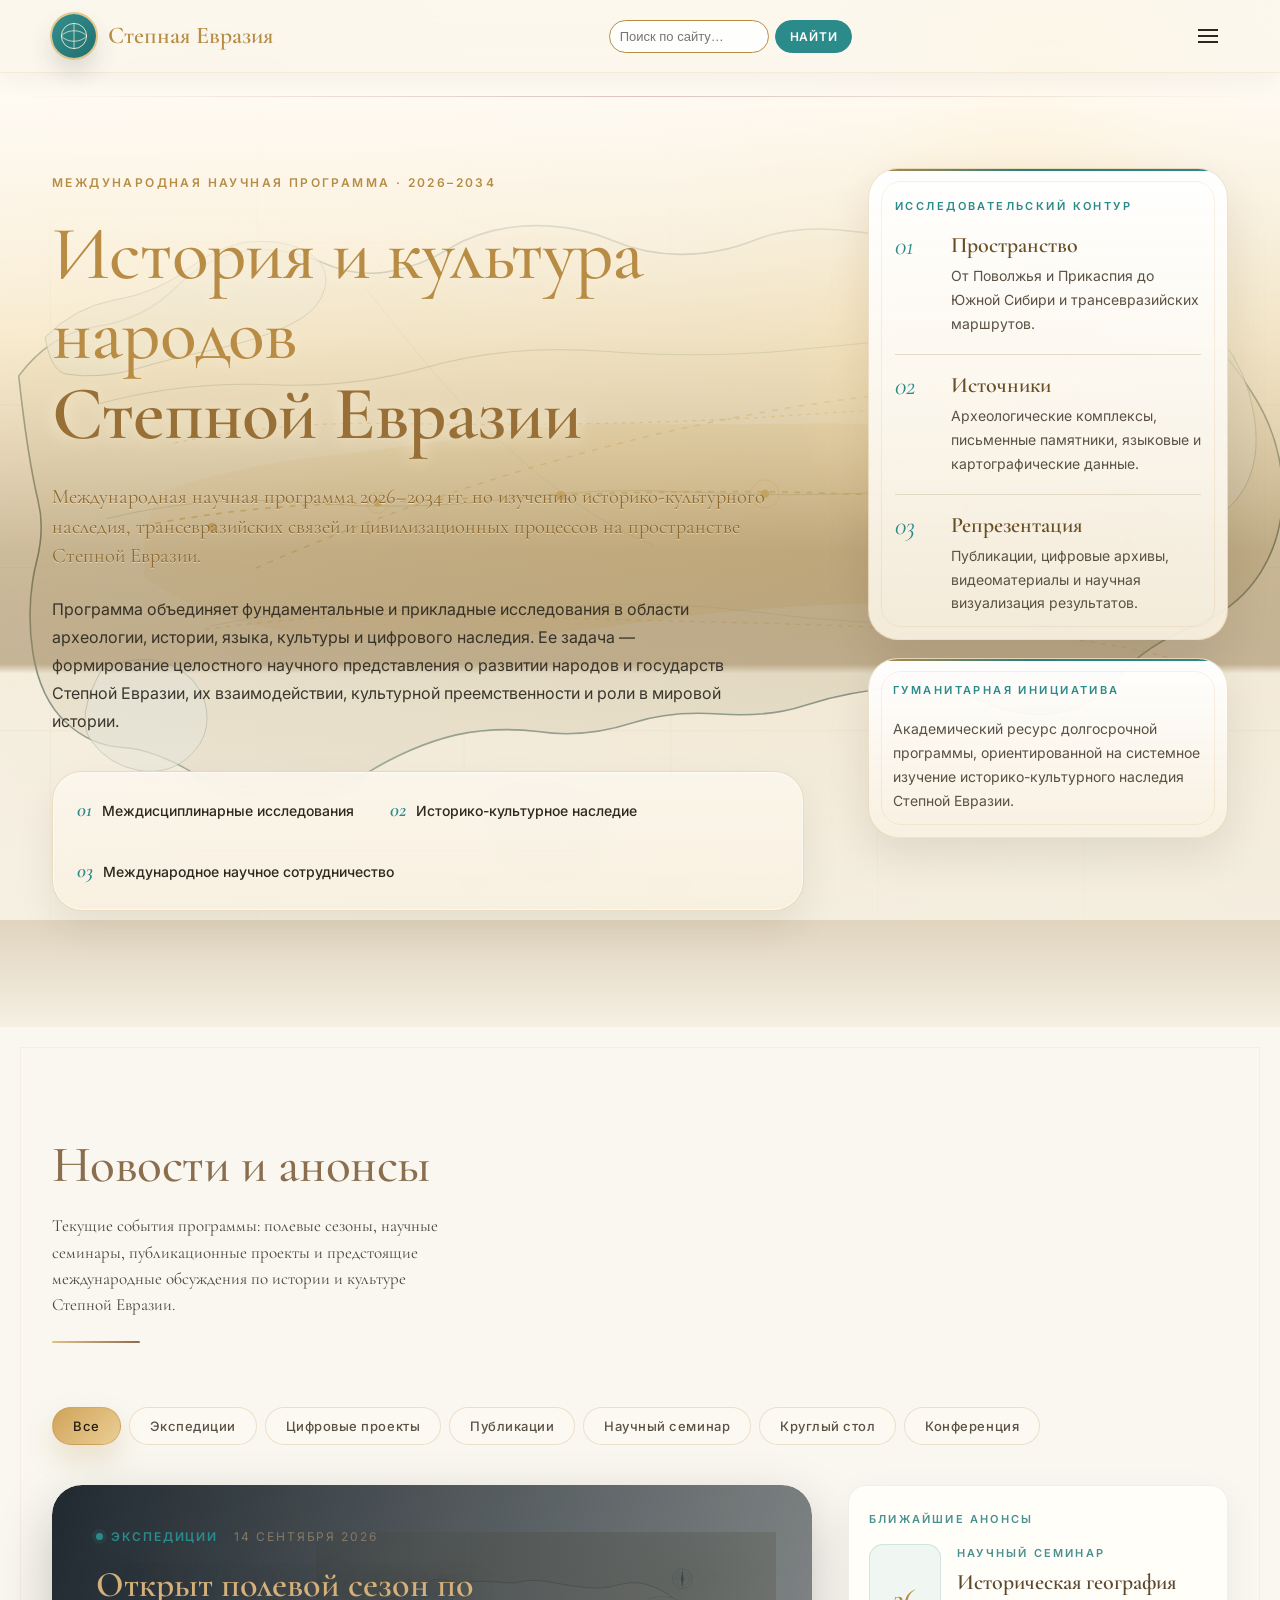
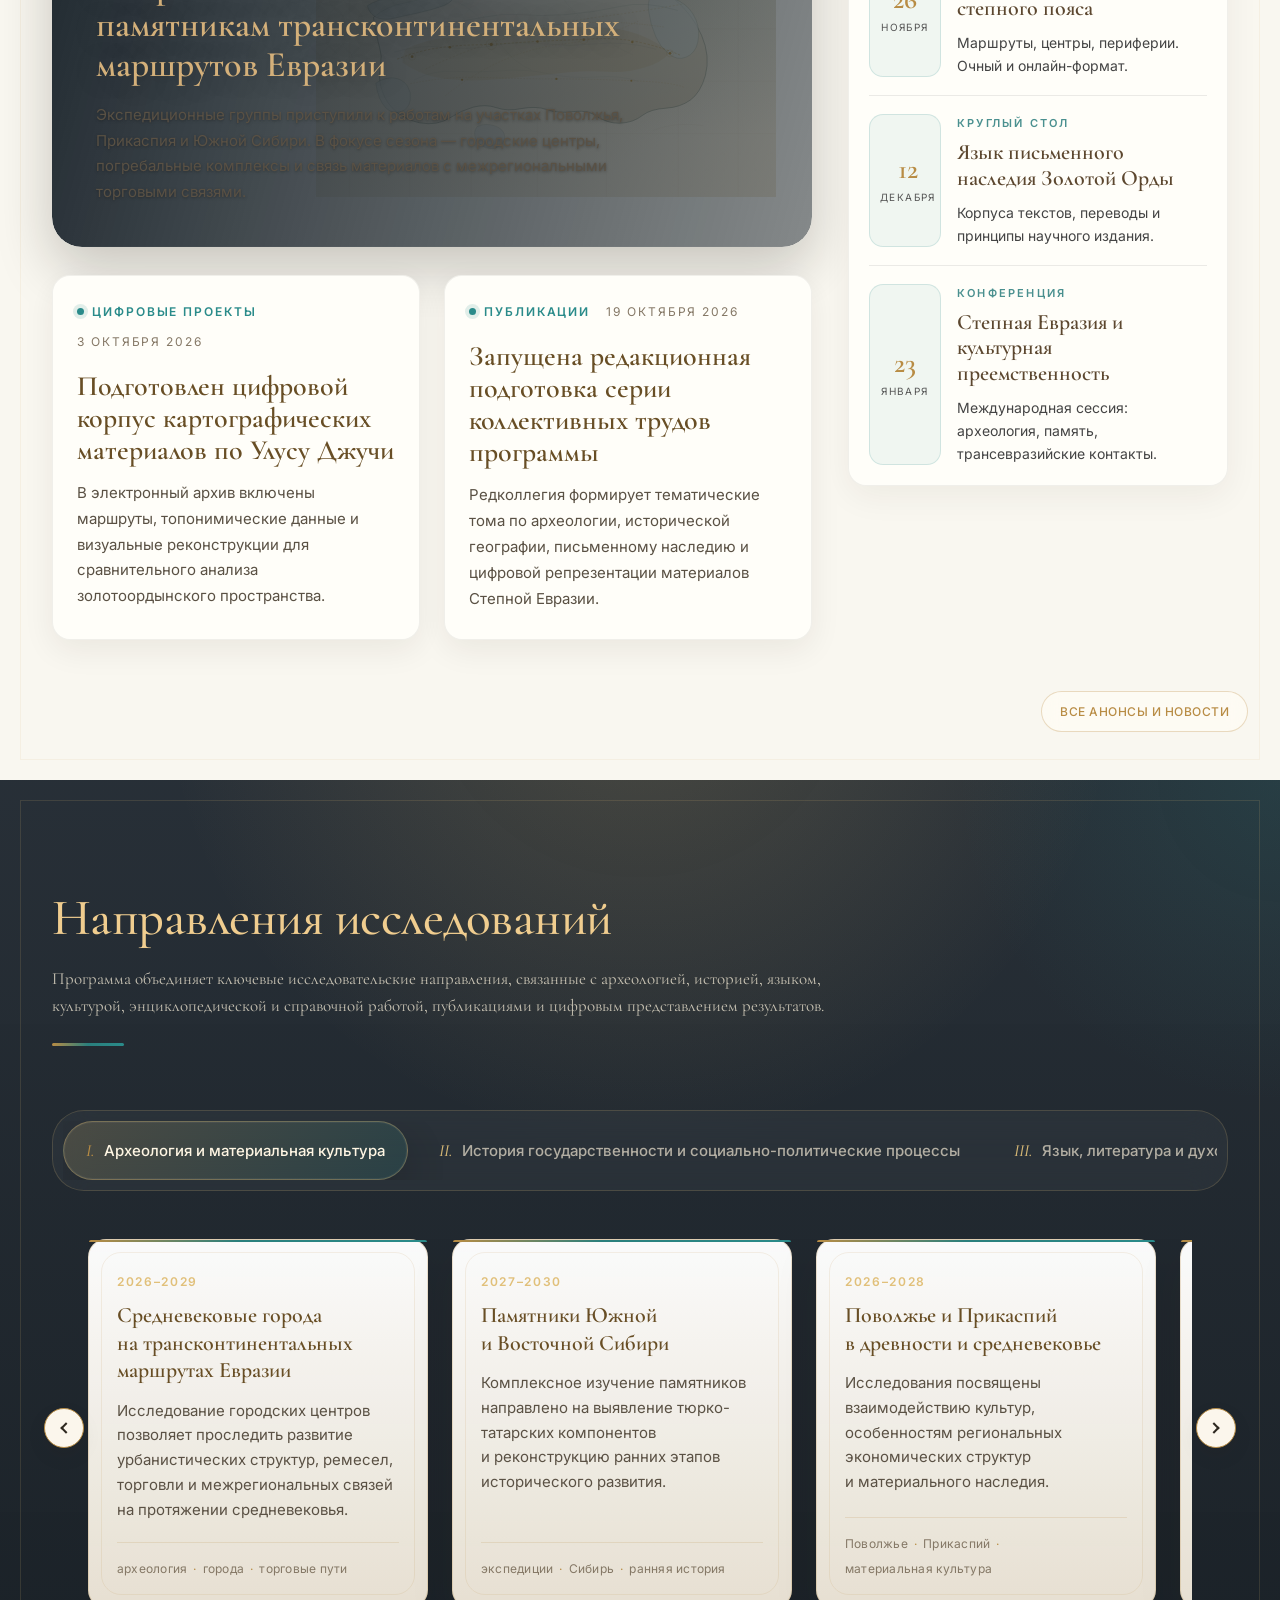
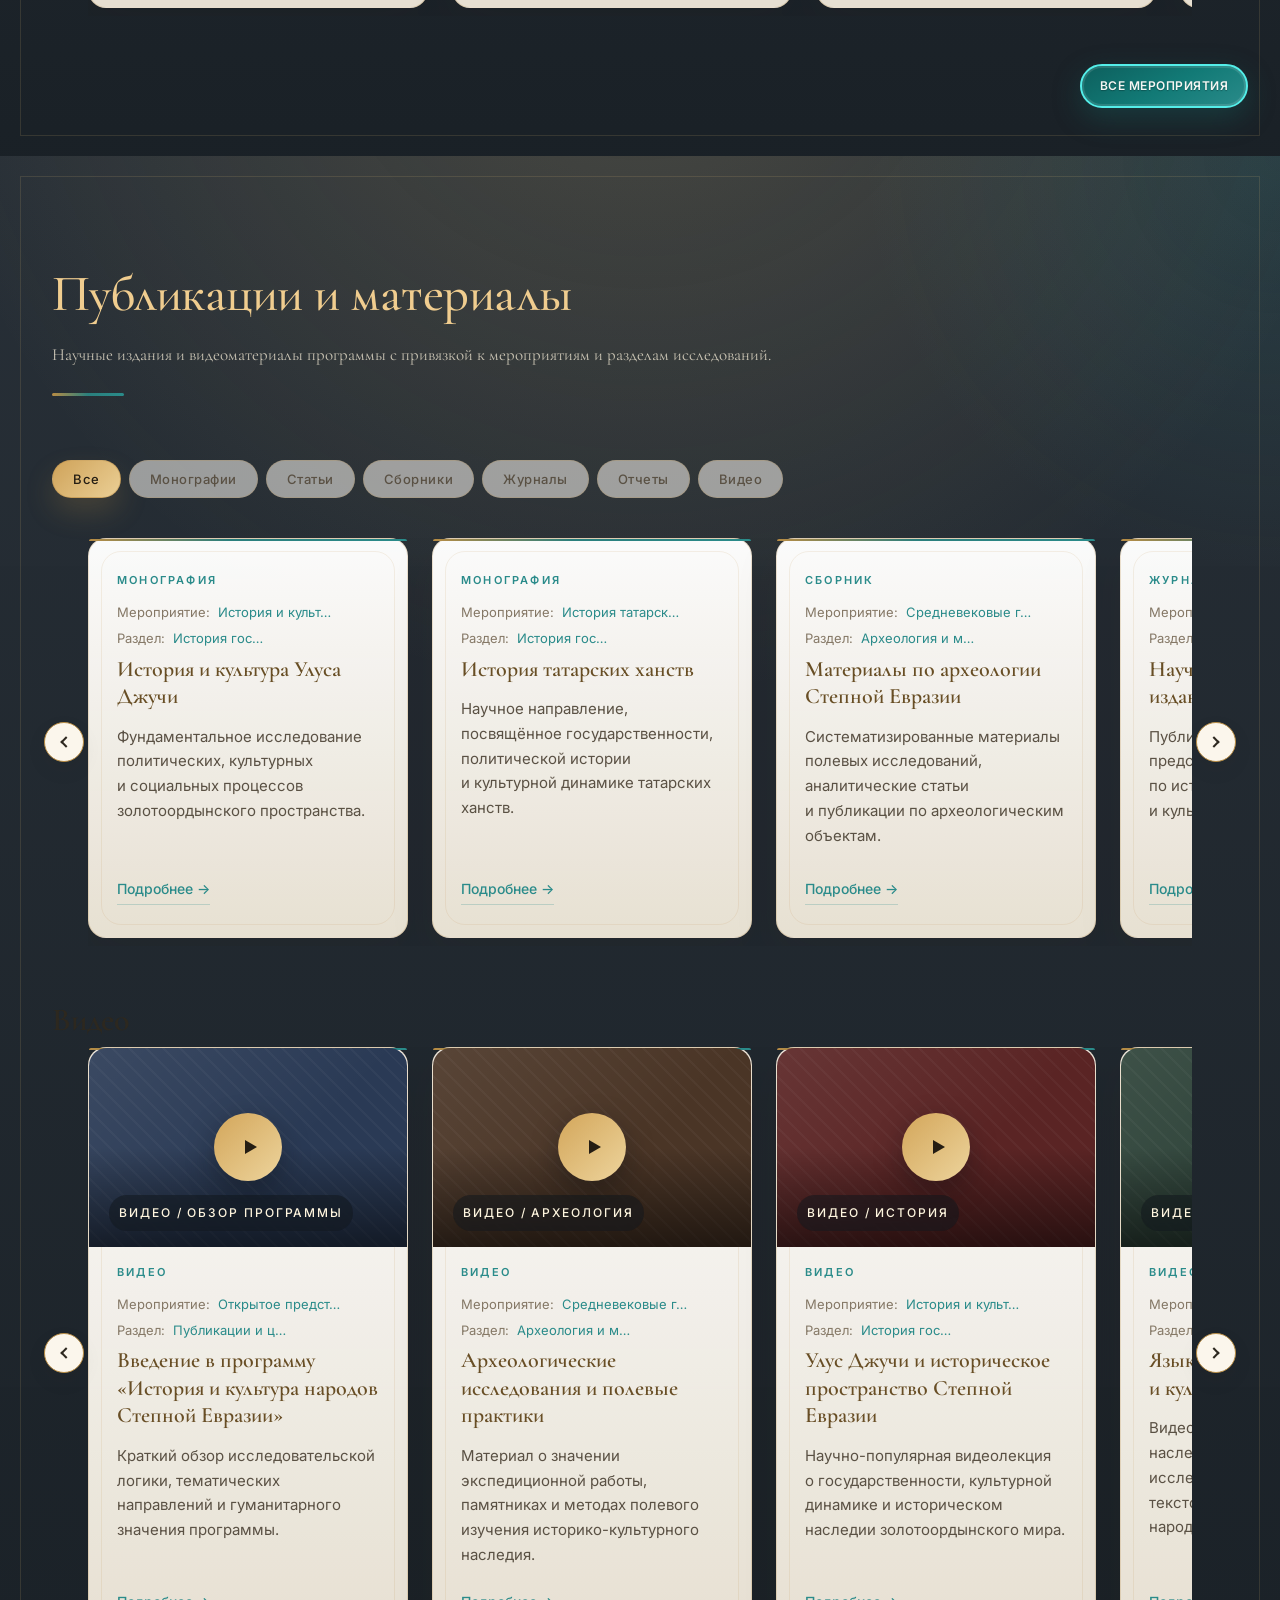
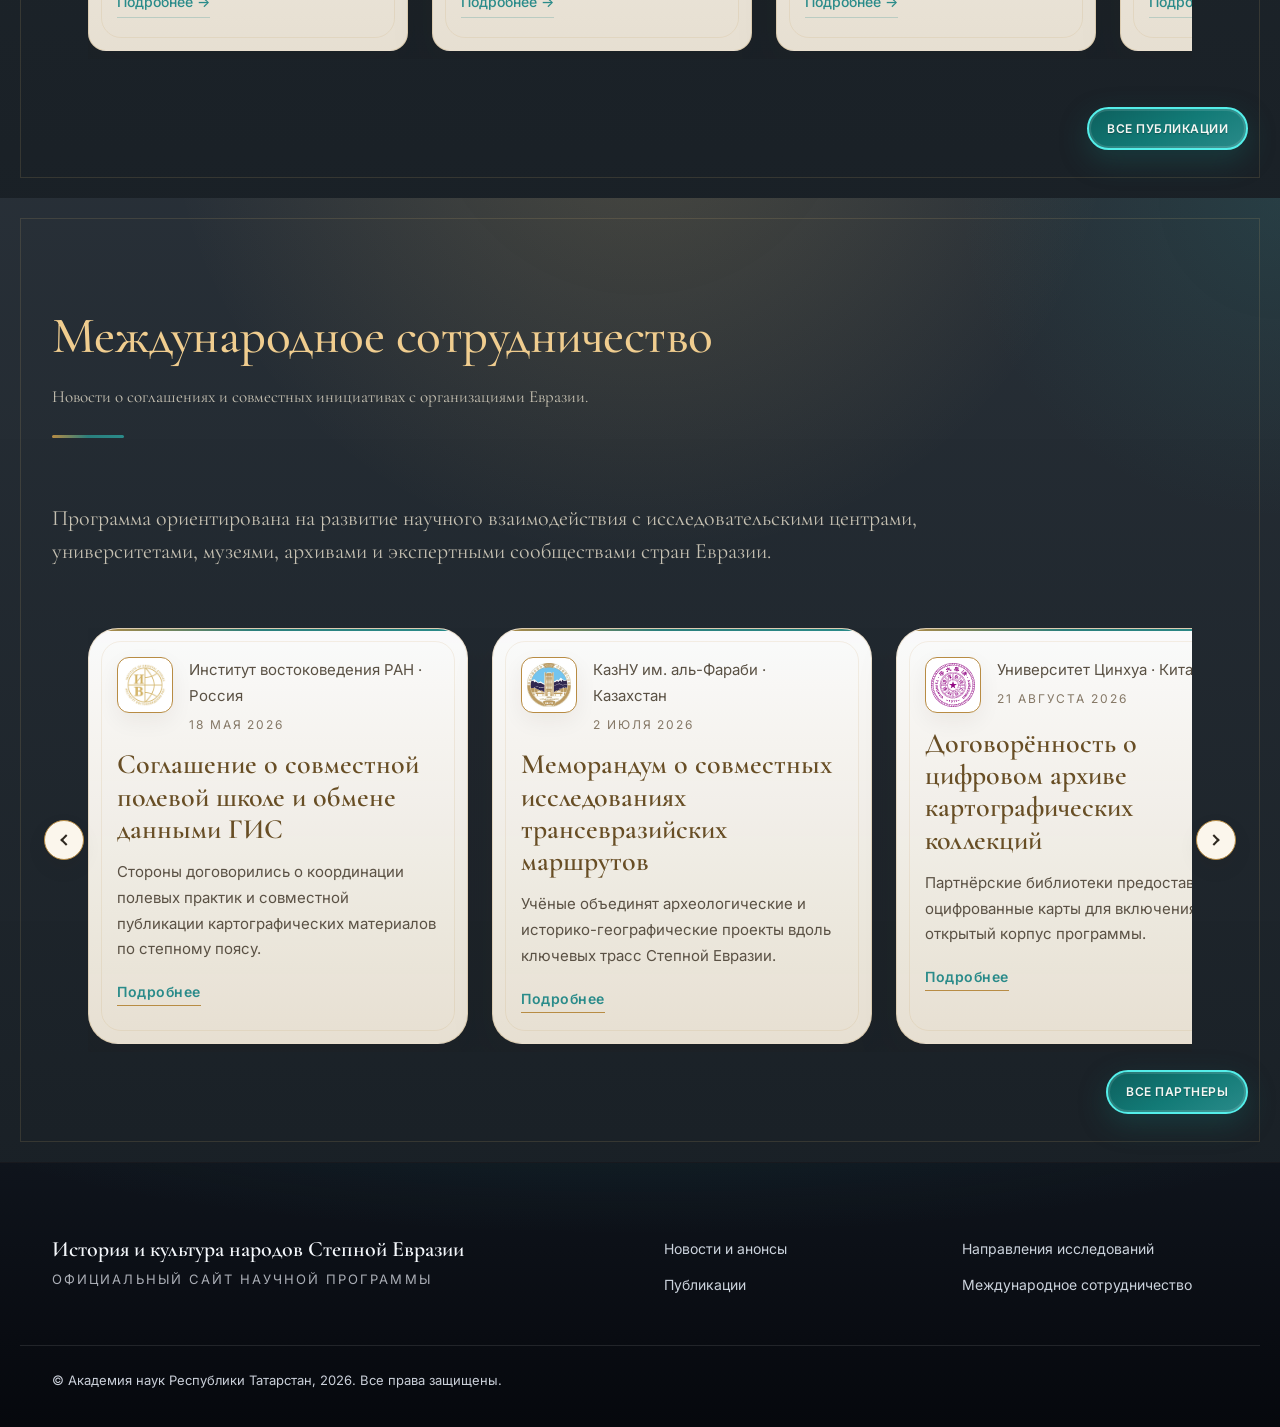
==== commit 38573f77: "without good addition pages" ====
--- a/index.html
+++ b/index.html
@@ -14,7 +14,7 @@
       href="https://fonts.googleapis.com/css2?family=Cormorant+Garamond:wght@400;500;600;700&family=Inter:wght@300;400;500;600;700&display=swap"
       rel="stylesheet"
     />
-    <link rel="stylesheet" href="styles.css?v=3" />
+    <link rel="stylesheet" href="styles.css?v=13" />
   </head>
   <body>
     <!-- ============ ВЕРХНЕЕ МЕНЮ ============ -->
@@ -37,16 +37,17 @@
           </span>
         </a>
 
+        <form class="header-search" action="search.html" method="get" role="search">
+          <input type="search" name="q" placeholder="Поиск по сайту…" aria-label="Поиск по сайту" />
+          <button type="submit" class="header-search-btn">Найти</button>
+        </form>
+
         <nav class="nav" aria-label="Главная навигация">
           <ul class="nav-list" id="navList">
-            <li><a href="#about">О программе</a></li>
             <li><a href="#news">Новости и анонсы</a></li>
             <li><a href="#directions">Направления исследований</a></li>
-            <li><a href="#results">Результаты</a></li>
             <li><a href="#publications">Публикации</a></li>
-            <li><a href="#videos">Видеозаписи</a></li>
             <li><a href="#cooperation">Международное сотрудничество</a></li>
-            <li><a href="#contacts">Контакты</a></li>
           </ul>
         </nav>
 
@@ -86,11 +87,6 @@
                 <li><span>02</span>Историко-культурное наследие</li>
                 <li><span>03</span>Международное научное сотрудничество</li>
               </ul>
-
-              <div class="hero-cta reveal">
-                <a href="#about" class="btn btn-primary">О программе</a>
-                <a href="#directions" class="btn btn-ghost">Направления исследований</a>
-              </div>
             </div>
 
             <aside class="hero-aside reveal" aria-label="Исследовательский контур программы">
@@ -131,86 +127,11 @@
             </aside>
           </div>
         </div>
-
-        <div class="hero-scroll" aria-hidden="true">
-          <span></span>
-        </div>
       </section>
 
-      <!-- ============ 2. О ПРОГРАММЕ ============ -->
-      <section class="section" id="about">
+      <section class="section section-news section-block-relative" id="news">
         <div class="container">
-          <div class="section-head reveal">
-            <p class="section-kicker">01 · Общее представление</p>
-            <h2 class="section-title">О&nbsp;программе</h2>
-          </div>
-
-          <div class="about-grid">
-            <div class="about-text reveal">
-              <p class="lead">
-                Программа «История и&nbsp;культура народов Степной Евразии» направлена
-                на&nbsp;комплексное изучение историко-культурных процессов, протекавших
-                на&nbsp;пространстве Евразийской степи в&nbsp;древности, средневековье
-                и&nbsp;новое время. Степная Евразия рассматривается как масштабное
-                историческое пространство контактов, обменов, миграций, политических
-                трансформаций и&nbsp;формирования устойчивых культурных традиций.
-              </p>
-              <p>
-                Программа рассчитана на&nbsp;2026–2034&nbsp;годы и&nbsp;объединяет
-                исследовательские, публикационные и&nbsp;цифровые направления. Особое
-                внимание уделяется археологическим памятникам, письменному наследию,
-                языковым процессам, исторической памяти, трансевразийским маршрутам
-                и&nbsp;современным способам научной репрезентации результатов.
-              </p>
-              <p class="muted">
-                Программа ориентирована на&nbsp;системное представление результатов
-                гуманитарных исследований, развитие научного диалога и&nbsp;углубленное
-                осмысление роли Степной Евразии в&nbsp;истории народов и&nbsp;государств.
-              </p>
-            </div>
-
-            <div class="about-cards">
-              <article class="about-card reveal">
-                <div class="card-num">I</div>
-                <h3>Долгосрочная программа</h3>
-                <p>
-                  Исследования рассчитаны на&nbsp;несколько лет и&nbsp;охватывают
-                  широкий хронологический и&nbsp;географический диапазон.
-                </p>
-              </article>
-              <article class="about-card reveal">
-                <div class="card-num">II</div>
-                <h3>Междисциплинарность</h3>
-                <p>
-                  Программа объединяет археологию, историю, филологию, культурологию
-                  и&nbsp;цифровые методы представления знаний.
-                </p>
-              </article>
-              <article class="about-card reveal">
-                <div class="card-num">III</div>
-                <h3>Источники и&nbsp;наследие</h3>
-                <p>
-                  В&nbsp;фокусе — памятники, тексты, языковые данные, культурные
-                  традиции и&nbsp;формы исторической памяти.
-                </p>
-              </article>
-              <article class="about-card reveal">
-                <div class="card-num">IV</div>
-                <h3>Международный контекст</h3>
-                <p>
-                  Программа развивает научное взаимодействие и&nbsp;сопоставительное
-                  изучение историко-культурных процессов Евразии.
-                </p>
-              </article>
-            </div>
-          </div>
-        </div>
-      </section>
-
-      <section class="section section-news" id="news">
-        <div class="container">
-          <div class="section-head reveal">
-            <p class="section-kicker">02 · Актуальная повестка</p>
+          <div class="section-head section-head--news reveal">
             <h2 class="section-title">Новости и анонсы</h2>
             <p class="section-sub">
               Текущие события программы: полевые сезоны, научные семинары, публикационные
@@ -219,27 +140,44 @@
             </p>
           </div>
 
-          <div class="news-layout">
+          <div class="filters reveal news-filters" role="tablist" aria-label="Фильтр по типу новостей">
+            <button type="button" class="filter is-active" data-news-filter="all" role="tab" aria-selected="true">Все</button>
+            <button type="button" class="filter" data-news-filter="Экспедиции" role="tab" aria-selected="false">Экспедиции</button>
+            <button type="button" class="filter" data-news-filter="Цифровые проекты" role="tab" aria-selected="false">Цифровые проекты</button>
+            <button type="button" class="filter" data-news-filter="Публикации" role="tab" aria-selected="false">Публикации</button>
+            <button type="button" class="filter" data-news-filter="Научный семинар" role="tab" aria-selected="false">Научный семинар</button>
+            <button type="button" class="filter" data-news-filter="Круглый стол" role="tab" aria-selected="false">Круглый стол</button>
+            <button type="button" class="filter" data-news-filter="Конференция" role="tab" aria-selected="false">Конференция</button>
+          </div>
+
+          <div class="news-layout reveal">
             <div class="news-feed">
-              <article class="news-card news-card-featured reveal">
-                <div class="news-meta">
-                  <span class="news-type">Новость</span>
-                  <time datetime="2026-09-14">14 сентября 2026</time>
-                </div>
-                <h3>Открыт полевой сезон по памятникам трансконтинентальных маршрутов Евразии</h3>
-                <p>
-                  Экспедиционные группы приступили к работам на участках Поволжья,
-                  Прикаспия и Южной Сибири. В фокусе сезона - городские центры,
-                  погребальные комплексы и материалы, связанные с межрегиональными
-                  торговыми связями.
-                </p>
-                <a href="#contacts" class="news-link">Запросить программу экспедиций</a>
+              <article class="news-card news-hero news-filter-target" data-news-type="Экспедиции">
+                <a class="news-hero-hit" href="detail.html?kind=news&amp;id=n1">
+                  <div class="news-hero-bg" aria-hidden="true"></div>
+                  <div class="news-hero-inner">
+                    <div class="news-meta news-meta--hero">
+                      <span class="news-type news-type--hero">Экспедиции</span>
+                      <time datetime="2026-09-14">14 сентября 2026</time>
+                    </div>
+                    <h3 class="news-hero-title">
+                      Открыт полевой сезон по памятникам трансконтинентальных маршрутов Евразии
+                    </h3>
+                    <p class="news-hero-lead">
+                      Экспедиционные группы приступили к работам на участках Поволжья,
+                      Прикаспия и Южной Сибири. В фокусе сезона — городские центры,
+                      погребальные комплексы и связь материалов с межрегиональными торговыми
+                      связями.
+                    </p>
+                  </div>
+                </a>
               </article>
 
-              <div class="news-grid">
-                <article class="news-card reveal">
-                  <div class="news-meta">
-                    <span class="news-type">Новость</span>
+              <div class="news-secondary-grid">
+                <article class="news-card news-card--secondary news-filter-target" data-news-type="Цифровые проекты">
+                  <a class="news-card-hit" href="detail.html?kind=news&amp;id=n2"></a>
+                  <div class="news-meta news-meta--secondary">
+                    <span class="news-type news-type--secondary">Цифровые проекты</span>
                     <time datetime="2026-10-03">3 октября 2026</time>
                   </div>
                   <h3>Подготовлен цифровой корпус картографических материалов по Улусу Джучи</h3>
@@ -249,10 +187,10 @@
                     золотоордынского пространства.
                   </p>
                 </article>
-
-                <article class="news-card reveal">
-                  <div class="news-meta">
-                    <span class="news-type">Новость</span>
+                <article class="news-card news-card--secondary news-filter-target" data-news-type="Публикации">
+                  <a class="news-card-hit" href="detail.html?kind=news&amp;id=n3"></a>
+                  <div class="news-meta news-meta--secondary">
+                    <span class="news-type news-type--secondary">Публикации</span>
                     <time datetime="2026-10-19">19 октября 2026</time>
                   </div>
                   <h3>Запущена редакционная подготовка серии коллективных трудов программы</h3>
@@ -265,60 +203,66 @@
               </div>
             </div>
 
-            <aside class="announcements-panel reveal" aria-label="Ближайшие анонсы">
-              <p class="announcements-kicker">Ближайшие анонсы</p>
-              <ul class="announcements-list" role="list">
-                <li>
-                  <div class="announcement-date">
-                    <span>26</span>
-                    <small>ноября</small>
-                  </div>
-                  <div class="announcement-body">
-                    <p class="announcement-type">Научный семинар</p>
-                    <h3>Историческая география степного пояса: маршруты, центры, периферии</h3>
-                    <p>Очный и онлайн-формат. Обсуждение новых картографических и ГИС-материалов.</p>
-                  </div>
+            <aside class="announcements-panel announcements-panel--news" aria-label="Ближайшие анонсы">
+              <p class="announcements-kicker announcements-kicker--news">Ближайшие анонсы</p>
+              <ul class="announcements-list announcements-list--news" role="list">
+                <li class="news-filter-target" data-news-type="Научный семинар">
+                  <a class="announcement-row-link" href="detail.html?kind=news&amp;id=n4">
+                    <div class="announcement-date announcement-date--news">
+                      <span>26</span>
+                      <small>ноября</small>
+                    </div>
+                    <div class="announcement-body">
+                      <p class="announcement-type">Научный семинар</p>
+                      <h3>Историческая география степного пояса</h3>
+                      <p>Маршруты, центры, периферии. Очный и онлайн-формат.</p>
+                    </div>
+                  </a>
                 </li>
-                <li>
-                  <div class="announcement-date">
-                    <span>12</span>
-                    <small>декабря</small>
-                  </div>
-                  <div class="announcement-body">
-                    <p class="announcement-type">Круглый стол</p>
-                    <h3>Язык письменного наследия Золотой Орды в новых публикационных практиках</h3>
-                    <p>Экспертная дискуссия о корпусах текстов, переводах и принципах научного издания.</p>
-                  </div>
+                <li class="news-filter-target" data-news-type="Круглый стол">
+                  <a class="announcement-row-link" href="detail.html?kind=news&amp;id=n5">
+                    <div class="announcement-date announcement-date--news">
+                      <span>12</span>
+                      <small>декабря</small>
+                    </div>
+                    <div class="announcement-body">
+                      <p class="announcement-type">Круглый стол</p>
+                      <h3>Язык письменного наследия Золотой Орды</h3>
+                      <p>Корпуса текстов, переводы и принципы научного издания.</p>
+                    </div>
+                  </a>
                 </li>
-                <li>
-                  <div class="announcement-date">
-                    <span>23</span>
-                    <small>января</small>
-                  </div>
-                  <div class="announcement-body">
-                    <p class="announcement-type">Конференция</p>
-                    <h3>Степная Евразия как пространство культурной преемственности</h3>
-                    <p>Международная сессия по археологии, исторической памяти и трансевразийским контактам.</p>
-                  </div>
+                <li class="news-filter-target" data-news-type="Конференция">
+                  <a class="announcement-row-link" href="detail.html?kind=news&amp;id=n6">
+                    <div class="announcement-date announcement-date--news">
+                      <span>23</span>
+                      <small>января</small>
+                    </div>
+                    <div class="announcement-body">
+                      <p class="announcement-type">Конференция</p>
+                      <h3>Степная Евразия и культурная преемственность</h3>
+                      <p>Международная сессия: археология, память, трансевразийские контакты.</p>
+                    </div>
+                  </a>
                 </li>
               </ul>
-
-              <a href="#contacts" class="btn btn-primary">Подать заявку на участие</a>
             </aside>
+          </div>
+
+          <div class="section-corner-actions">
+            <a href="news-all.html" class="btn btn-ghost btn-small">Все анонсы и новости</a>
           </div>
         </div>
       </section>
 
-      <!-- ============ 3. НАПРАВЛЕНИЯ ИССЛЕДОВАНИЙ (TABS) ============ -->
-      <section class="section section-alt" id="directions">
+      <section class="section section-alt section-block-relative" id="directions">
         <div class="container">
           <div class="section-head reveal">
-            <p class="section-kicker">03 · Ключевой блок</p>
             <h2 class="section-title">Направления исследований</h2>
             <p class="section-sub">
               Программа объединяет ключевые исследовательские направления, связанные
-              с&nbsp;археологией, историей, языком, культурой, публикациями
-              и&nbsp;цифровым представлением научных результатов.
+              с&nbsp;археологией, историей, языком, культурой, энциклопедической
+              и&nbsp;справочной работой, публикациями и&nbsp;цифровым представлением результатов.
             </p>
           </div>
 
@@ -338,621 +282,502 @@
               </button>
               <button class="tab" role="tab" aria-selected="false" data-tab="t4">
                 <span class="tab-index">IV.</span>
+                <span class="tab-label">Энциклопедии и&nbsp;научно-справочное наследие</span>
+              </button>
+              <button class="tab" role="tab" aria-selected="false" data-tab="t5">
+                <span class="tab-index">V.</span>
                 <span class="tab-label">Публикации и&nbsp;цифровое наследие</span>
               </button>
             </div>
           </div>
 
-          <!-- Вкладка 1 -->
           <div class="tab-panel is-active" role="tabpanel" data-panel="t1">
-            <div class="cards-grid">
-              <article class="research-card">
-                <h3>Средневековые города на&nbsp;трансконтинентальных маршрутах Евразии</h3>
-                <p>
-                  Исследование городских центров позволяет проследить развитие
-                  урбанистических структур, ремесел, торговли и&nbsp;межрегиональных
-                  связей на&nbsp;протяжении средневековья.
-                </p>
-                <ul class="tags">
-                  <li>археология</li><li>города</li><li>торговые пути</li>
-                </ul>
-              </article>
-              <article class="research-card">
-                <h3>Памятники Южной и&nbsp;Восточной Сибири</h3>
-                <p>
-                  Комплексное изучение памятников направлено на&nbsp;выявление
-                  тюрко-татарских компонентов и&nbsp;реконструкцию ранних этапов
-                  исторического развития.
-                </p>
-                <ul class="tags">
-                  <li>экспедиции</li><li>Сибирь</li><li>ранняя история</li>
-                </ul>
-              </article>
-              <article class="research-card">
-                <h3>Поволжье и&nbsp;Прикаспий в&nbsp;древности и&nbsp;средневековье</h3>
-                <p>
-                  Исследования посвящены взаимодействию культур, особенностям
-                  региональных экономических структур и&nbsp;материального наследия.
-                </p>
-                <ul class="tags">
-                  <li>Поволжье</li><li>Прикаспий</li><li>материальная культура</li>
-                </ul>
-              </article>
-              <article class="research-card">
-                <h3>Культурное наследие в&nbsp;системе торговых путей</h3>
-                <p>
-                  Изучение объектов, связанных с&nbsp;трансконтинентальными
-                  коммуникациями, позволяет выявить роль тюрко-татарских народов
-                  в&nbsp;системе исторических маршрутов Евразии.
-                </p>
-                <ul class="tags">
-                  <li>наследие</li><li>маршруты</li><li>Шелковый путь</li>
-                </ul>
-              </article>
-              <article class="research-card">
-                <h3>Западное Приуралье в&nbsp;эпоху Великого переселения народов</h3>
-                <p>
-                  Направление посвящено реконструкции культурных процессов переходного
-                  времени и&nbsp;роли региона в&nbsp;этнокультурных трансформациях.
-                </p>
-                <ul class="tags">
-                  <li>Приуралье</li><li>переселение народов</li><li>археология</li>
-                </ul>
-              </article>
-              <article class="research-card">
-                <h3>Естественнонаучные и&nbsp;камеральные исследования</h3>
-                <p>
-                  Важной частью работы является аналитическая обработка находок,
-                  лабораторные исследования и&nbsp;междисциплинарные методы изучения
-                  археологических материалов.
-                </p>
-                <ul class="tags">
-                  <li>анализы</li><li>камеральная работа</li><li>методы</li>
-                </ul>
-              </article>
-            </div>
-          </div>
-
-          <!-- Вкладка 2 -->
+            <div class="carousel-shell" data-carousel>
+              <button type="button" class="carousel-btn carousel-btn-prev" data-carousel-prev aria-label="Назад"></button>
+              <div class="carousel-viewport">
+                <div class="carousel-track carousel-track--cards">
+                  <a class="research-card research-card--slide" href="detail.html?kind=event&amp;id=e-t1-1">
+                    <span class="research-years">2026–2029</span>
+                    <h3>Средневековые города на&nbsp;трансконтинентальных маршрутах Евразии</h3>
+                    <p>Исследование городских центров позволяет проследить развитие урбанистических структур, ремесел, торговли и&nbsp;межрегиональных связей на&nbsp;протяжении средневековья.</p>
+                    <ul class="tags"><li>археология</li><li>города</li><li>торговые пути</li></ul>
+                  </a>
+                  <a class="research-card research-card--slide" href="detail.html?kind=event&amp;id=e-t1-2">
+                    <span class="research-years">2027–2030</span>
+                    <h3>Памятники Южной и&nbsp;Восточной Сибири</h3>
+                    <p>Комплексное изучение памятников направлено на&nbsp;выявление тюрко-татарских компонентов и&nbsp;реконструкцию ранних этапов исторического развития.</p>
+                    <ul class="tags"><li>экспедиции</li><li>Сибирь</li><li>ранняя история</li></ul>
+                  </a>
+                  <a class="research-card research-card--slide" href="detail.html?kind=event&amp;id=e-t1-3">
+                    <span class="research-years">2026–2028</span>
+                    <h3>Поволжье и&nbsp;Прикаспий в&nbsp;древности и&nbsp;средневековье</h3>
+                    <p>Исследования посвящены взаимодействию культур, особенностям региональных экономических структур и&nbsp;материального наследия.</p>
+                    <ul class="tags"><li>Поволжье</li><li>Прикаспий</li><li>материальная культура</li></ul>
+                  </a>
+                  <a class="research-card research-card--slide" href="detail.html?kind=event&amp;id=e-t1-4">
+                    <span class="research-years">2028–2032</span>
+                    <h3>Культурное наследие в&nbsp;системе торговых путей</h3>
+                    <p>Изучение объектов, связанных с&nbsp;трансконтинентальными коммуникациями, позволяет выявить роль тюрко-татарских народов в&nbsp;системе исторических маршрутов Евразии.</p>
+                    <ul class="tags"><li>наследие</li><li>маршруты</li><li>Шелковый путь</li></ul>
+                  </a>
+                  <a class="research-card research-card--slide" href="detail.html?kind=event&amp;id=e-t1-5">
+                    <span class="research-years">2027–2029</span>
+                    <h3>Западное Приуралье в&nbsp;эпоху Великого переселения народов</h3>
+                    <p>Направление посвящено реконструкции культурных процессов переходного времени и&nbsp;роли региона в&nbsp;этнокультурных трансформациях.</p>
+                    <ul class="tags"><li>Приуралье</li><li>переселение народов</li><li>археология</li></ul>
+                  </a>
+                  <a class="research-card research-card--slide" href="detail.html?kind=event&amp;id=e-t1-6">
+                    <span class="research-years">2026–2034</span>
+                    <h3>Естественнонаучные и&nbsp;камеральные исследования</h3>
+                    <p>Важной частью работы является аналитическая обработка находок, лабораторные исследования и&nbsp;междисциплинарные методы изучения археологических материалов.</p>
+                    <ul class="tags"><li>анализы</li><li>камеральная работа</li><li>методы</li></ul>
+                  </a>
+                </div>
+              </div>
+              <button type="button" class="carousel-btn carousel-btn-next" data-carousel-next aria-label="Вперёд"></button>
+            </div>
+          </div>
+
           <div class="tab-panel" role="tabpanel" data-panel="t2">
-            <div class="cards-grid">
-              <article class="research-card">
-                <h3>Татары в&nbsp;средневековых источниках</h3>
-                <p>
-                  Исследование исторической судьбы этнонима и&nbsp;его носителей
-                  позволяет уточнить процессы формирования идентичности
-                  и&nbsp;политической истории.
-                </p>
-                <ul class="tags">
-                  <li>источниковедение</li><li>средневековье</li><li>идентичность</li>
-                </ul>
-              </article>
-              <article class="research-card">
-                <h3>Чингизидские политии</h3>
-                <p>
-                  Направление посвящено изучению государственности, политической
-                  культуры и&nbsp;цивилизационных процессов, связанных
-                  с&nbsp;чингизидским миром.
-                </p>
-                <ul class="tags">
-                  <li>политическая история</li><li>империи</li><li>цивилизация</li>
-                </ul>
-              </article>
-              <article class="research-card">
-                <h3>История и&nbsp;культура Улуса Джучи</h3>
-                <p>
-                  Комплексное исследование политической истории, городской жизни
-                  и&nbsp;культурных процессов золотоордынского пространства.
-                </p>
-                <ul class="tags">
-                  <li>Улус Джучи</li><li>Золотая Орда</li><li>история</li>
-                </ul>
-              </article>
-              <article class="research-card">
-                <h3>История татарских ханств</h3>
-                <p>
-                  Изучение татарских ханств раскрывает особенности политической
-                  организации, межгосударственных отношений и&nbsp;исторической
-                  преемственности.
-                </p>
-                <ul class="tags">
-                  <li>ханства</li><li>государственность</li><li>политические структуры</li>
-                </ul>
-              </article>
-              <article class="research-card">
-                <h3>Народы Поволжско-Сибирского региона в&nbsp;истории России</h3>
-                <p>
-                  Направление рассматривает место народов региона в&nbsp;социальной
-                  и&nbsp;политической структуре Российского государства.
-                </p>
-                <ul class="tags">
-                  <li>социальная история</li><li>регион</li><li>государство</li>
-                </ul>
-              </article>
-              <article class="research-card">
-                <h3>История астраханских татар</h3>
-                <p>
-                  Исследование посвящено формированию, развитию и&nbsp;исторической
-                  роли астраханских татар в&nbsp;Новое и&nbsp;Новейшее время.
-                </p>
-                <ul class="tags">
-                  <li>региональная история</li><li>этнические процессы</li><li>новое время</li>
-                </ul>
-              </article>
-            </div>
-          </div>
-
-          <!-- Вкладка 3 -->
+            <div class="carousel-shell" data-carousel>
+              <button type="button" class="carousel-btn carousel-btn-prev" data-carousel-prev aria-label="Назад"></button>
+              <div class="carousel-viewport">
+                <div class="carousel-track carousel-track--cards">
+                  <a class="research-card research-card--slide" href="detail.html?kind=event&amp;id=e-t2-1">
+                    <span class="research-years">2026–2030</span>
+                    <h3>Татары в&nbsp;средневековых источниках</h3>
+                    <p>Исследование исторической судьбы этнонима и&nbsp;его носителей позволяет уточнить процессы формирования идентичности и&nbsp;политической истории.</p>
+                    <ul class="tags"><li>источниковедение</li><li>средневековье</li><li>идентичность</li></ul>
+                  </a>
+                  <a class="research-card research-card--slide" href="detail.html?kind=event&amp;id=e-t2-2">
+                    <span class="research-years">2027–2031</span>
+                    <h3>Чингизидские политии</h3>
+                    <p>Направление посвящено изучению государственности, политической культуры и&nbsp;цивилизационных процессов, связанных с&nbsp;чингизидским миром.</p>
+                    <ul class="tags"><li>политическая история</li><li>империи</li><li>цивилизация</li></ul>
+                  </a>
+                  <a class="research-card research-card--slide" href="detail.html?kind=event&amp;id=e-t2-3">
+                    <span class="research-years">2026–2032</span>
+                    <h3>История и&nbsp;культура Улуса Джучи</h3>
+                    <p>Комплексное исследование политической истории, городской жизни и&nbsp;культурных процессов золотоордынского пространства.</p>
+                    <ul class="tags"><li>Улус Джучи</li><li>Золотая Орда</li><li>история</li></ul>
+                  </a>
+                  <a class="research-card research-card--slide" href="detail.html?kind=event&amp;id=e-t2-4">
+                    <span class="research-years">2028–2033</span>
+                    <h3>История татарских ханств</h3>
+                    <p>Изучение татарских ханств раскрывает особенности политической организации, межгосударственных отношений и&nbsp;исторической преемственности.</p>
+                    <ul class="tags"><li>ханства</li><li>государственность</li><li>политические структуры</li></ul>
+                  </a>
+                  <a class="research-card research-card--slide" href="detail.html?kind=event&amp;id=e-t2-5">
+                    <span class="research-years">2027–2034</span>
+                    <h3>Народы Поволжско-Сибирского региона в&nbsp;истории России</h3>
+                    <p>Направление рассматривает место народов региона в&nbsp;социальной и&nbsp;политической структуре Российского государства.</p>
+                    <ul class="tags"><li>социальная история</li><li>регион</li><li>государство</li></ul>
+                  </a>
+                  <a class="research-card research-card--slide" href="detail.html?kind=event&amp;id=e-t2-6">
+                    <span class="research-years">2029–2034</span>
+                    <h3>История астраханских татар</h3>
+                    <p>Исследование посвящено формированию, развитию и&nbsp;исторической роли астраханских татар в&nbsp;Новое и&nbsp;Новейшее время.</p>
+                    <ul class="tags"><li>региональная история</li><li>этнические процессы</li><li>новое время</li></ul>
+                  </a>
+                </div>
+              </div>
+              <button type="button" class="carousel-btn carousel-btn-next" data-carousel-next aria-label="Вперёд"></button>
+            </div>
+          </div>
+
           <div class="tab-panel" role="tabpanel" data-panel="t3">
-            <div class="cards-grid">
-              <article class="research-card">
-                <h3>Язык письменного наследия Золотой Орды</h3>
-                <p>
-                  Изучение письменных памятников позволяет реконструировать языковые
-                  процессы, культурные коды и&nbsp;особенности интеллектуального
-                  наследия средневековой Евразии.
-                </p>
-                <ul class="tags">
-                  <li>письменность</li><li>филология</li><li>наследие</li>
-                </ul>
-              </article>
-              <article class="research-card">
-                <h3>Топонимия и&nbsp;семантика исторического пространства</h3>
-                <p>
-                  Анализ исторических топонимов раскрывает этнокультурные
-                  взаимодействия, маршруты миграций и&nbsp;особенности
-                  пространственной памяти.
-                </p>
-                <ul class="tags">
-                  <li>топонимика</li><li>историческая география</li><li>семантика</li>
-                </ul>
-              </article>
-              <article class="research-card">
-                <h3>Историческая лингвистика и&nbsp;диалекты</h3>
-                <p>
-                  Направление связано с&nbsp;исследованием языковых контактов,
-                  преемственности диалектов и&nbsp;реконструкцией исторических
-                  языковых процессов.
-                </p>
-                <ul class="tags">
-                  <li>лингвистика</li><li>диалекты</li><li>сравнительные исследования</li>
-                </ul>
-              </article>
-              <article class="research-card">
-                <h3>Духовная культура и&nbsp;традиции письменности</h3>
-                <p>
-                  Исследуются формы духовной культуры, религиозные представления,
-                  литературные традиции и&nbsp;письменные практики народов
-                  Степной Евразии.
-                </p>
-                <ul class="tags">
-                  <li>духовная культура</li><li>литература</li><li>письменность</li>
-                </ul>
-              </article>
-              <article class="research-card">
-                <h3>Этнокультурные связи народов Степной Евразии</h3>
-                <p>
-                  Это направление посвящено взаимовлияниям культур, трансферу
-                  образов и&nbsp;культурной коммуникации на&nbsp;протяжении веков.
-                </p>
-                <ul class="tags">
-                  <li>культурные связи</li><li>взаимовлияния</li><li>гуманитаристика</li>
-                </ul>
-              </article>
-              <article class="research-card">
-                <h3>Энциклопедические и&nbsp;научно-популярные издания</h3>
-                <p>
-                  Особое место занимает подготовка словарей, энциклопедий,
-                  справочников и&nbsp;изданий, обеспечивающих доступность
-                  научного знания.
-                </p>
-                <ul class="tags">
-                  <li>энциклопедии</li><li>словари</li><li>популяризация</li>
-                </ul>
-              </article>
-            </div>
-          </div>
-
-          <!-- Вкладка 4 -->
+            <div class="carousel-shell" data-carousel>
+              <button type="button" class="carousel-btn carousel-btn-prev" data-carousel-prev aria-label="Назад"></button>
+              <div class="carousel-viewport">
+                <div class="carousel-track carousel-track--cards">
+                  <a class="research-card research-card--slide" href="detail.html?kind=event&amp;id=e-t3-1">
+                    <span class="research-years">2026–2030</span>
+                    <h3>Язык письменного наследия Золотой Орды</h3>
+                    <p>Изучение письменных памятников позволяет реконструировать языковые процессы, культурные коды и&nbsp;особенности интеллектуального наследия средневековой Евразии.</p>
+                    <ul class="tags"><li>письменность</li><li>филология</li><li>наследие</li></ul>
+                  </a>
+                  <a class="research-card research-card--slide" href="detail.html?kind=event&amp;id=e-t3-2">
+                    <span class="research-years">2027–2031</span>
+                    <h3>Топонимия и&nbsp;семантика исторического пространства</h3>
+                    <p>Анализ исторических топонимов раскрывает этнокультурные взаимодействия, маршруты миграций и&nbsp;особенности пространственной памяти.</p>
+                    <ul class="tags"><li>топонимика</li><li>историческая география</li><li>семантика</li></ul>
+                  </a>
+                  <a class="research-card research-card--slide" href="detail.html?kind=event&amp;id=e-t3-3">
+                    <span class="research-years">2028–2032</span>
+                    <h3>Историческая лингвистика и&nbsp;диалекты</h3>
+                    <p>Направление связано с&nbsp;исследованием языковых контактов, преемственности диалектов и&nbsp;реконструкцией исторических языковых процессов.</p>
+                    <ul class="tags"><li>лингвистика</li><li>диалекты</li><li>сравнительные исследования</li></ul>
+                  </a>
+                  <a class="research-card research-card--slide" href="detail.html?kind=event&amp;id=e-t3-4">
+                    <span class="research-years">2026–2029</span>
+                    <h3>Духовная культура и&nbsp;традиции письменности</h3>
+                    <p>Исследуются формы духовной культуры, религиозные представления, литературные традиции и&nbsp;письменные практики народов Степной Евразии.</p>
+                    <ul class="tags"><li>духовная культура</li><li>литература</li><li>письменность</li></ul>
+                  </a>
+                  <a class="research-card research-card--slide" href="detail.html?kind=event&amp;id=e-t3-5">
+                    <span class="research-years">2027–2033</span>
+                    <h3>Этнокультурные связи народов Степной Евразии</h3>
+                    <p>Это направление посвящено взаимовлияниям культур, трансферу образов и&nbsp;культурной коммуникации на&nbsp;протяжении веков.</p>
+                    <ul class="tags"><li>культурные связи</li><li>взаимовлияния</li><li>гуманитаристика</li></ul>
+                  </a>
+                </div>
+              </div>
+              <button type="button" class="carousel-btn carousel-btn-next" data-carousel-next aria-label="Вперёд"></button>
+            </div>
+          </div>
+
           <div class="tab-panel" role="tabpanel" data-panel="t4">
-            <div class="cards-grid">
-              <article class="research-card">
-                <h3>Монографии и&nbsp;коллективные труды</h3>
-                <p>
-                  Публикационный корпус программы отражает результаты исследований
-                  по&nbsp;археологии, истории, языку и&nbsp;культуре народов Евразии.
-                </p>
-                <ul class="tags">
-                  <li>монографии</li><li>научные труды</li><li>публикации</li>
-                </ul>
-              </article>
-              <article class="research-card">
-                <h3>Сборники и&nbsp;журналы</h3>
-                <p>
-                  Научные материалы программы получают развитие в&nbsp;периодических
-                  и&nbsp;серийных изданиях гуманитарного профиля.
-                </p>
-                <ul class="tags">
-                  <li>сборники</li><li>журналы</li><li>академические издания</li>
-                </ul>
-              </article>
-              <article class="research-card">
-                <h3>Цифровые архивы и&nbsp;базы данных</h3>
-                <p>
-                  Направление включает систематизацию материалов, подготовку
-                  электронных коллекций и&nbsp;создание устойчивой структуры
-                  научных данных.
-                </p>
-                <ul class="tags">
-                  <li>архивы</li><li>базы данных</li><li>цифровое хранение</li>
-                </ul>
-              </article>
-              <article class="research-card">
-                <h3>Геоинформационные и&nbsp;визуальные решения</h3>
-                <p>
-                  Цифровые инструменты позволяют наглядно представлять памятники,
-                  маршруты, объекты наследия и&nbsp;исследовательские данные.
-                </p>
-                <ul class="tags">
-                  <li>ГИС</li><li>визуализация</li><li>картография</li>
-                </ul>
-              </article>
-              <article class="research-card">
-                <h3>Мультимедийные материалы</h3>
-                <p>
-                  Для представления результатов исследований используются видеозаписи,
-                  карты, схемы и&nbsp;иные цифровые форматы научной коммуникации.
-                </p>
-                <ul class="tags">
-                  <li>видео</li><li>мультимедиа</li><li>визуализация</li>
-                </ul>
-              </article>
-              <article class="research-card">
-                <h3>Открытое представление результатов</h3>
-                <p>
-                  Цифровые решения программы обеспечивают наглядное и&nbsp;доступное
-                  представление исследовательских результатов для научного сообщества
-                  и&nbsp;широкой аудитории.
-                </p>
-                <ul class="tags">
-                  <li>открытый доступ</li><li>репрезентация</li><li>digital humanities</li>
-                </ul>
-              </article>
-            </div>
+            <div class="carousel-shell" data-carousel>
+              <button type="button" class="carousel-btn carousel-btn-prev" data-carousel-prev aria-label="Назад"></button>
+              <div class="carousel-viewport">
+                <div class="carousel-track carousel-track--cards">
+                  <a class="research-card research-card--slide" href="detail.html?kind=event&amp;id=e-t4-1">
+                    <span class="research-years">2026–2032</span>
+                    <h3>Энциклопедические и&nbsp;научно-популярные издания</h3>
+                    <p>Особое место занимает подготовка словарей, энциклопедий, справочников и&nbsp;изданий, обеспечивающих доступность научного знания.</p>
+                    <ul class="tags"><li>энциклопедии</li><li>словари</li><li>популяризация</li></ul>
+                  </a>
+                  <a class="research-card research-card--slide" href="detail.html?kind=event&amp;id=e-t4-2">
+                    <span class="research-years">2027–2033</span>
+                    <h3>Научные справочники и&nbsp;корпусные издания</h3>
+                    <p>Системные справочники по памятникам, персоналиям и терминологии обеспечивают единую точку входа в материалы программы.</p>
+                    <ul class="tags"><li>справочники</li><li>корпуса</li><li>индексация</li></ul>
+                  </a>
+                  <a class="research-card research-card--slide" href="detail.html?kind=event&amp;id=e-t4-3">
+                    <span class="research-years">2028–2034</span>
+                    <h3>Терминологические ресурсы Степной Евразии</h3>
+                    <p>Согласование терминологии между дисциплинами и языками издания снижает риск разночтений в международной коммуникации.</p>
+                    <ul class="tags"><li>терминология</li><li>междисциплинарность</li><li>глоссарии</li></ul>
+                  </a>
+                  <a class="research-card research-card--slide" href="detail.html?kind=event&amp;id=e-t4-4">
+                    <span class="research-years">2029–2034</span>
+                    <h3>Открытые энциклопедические платформы</h3>
+                    <p>Веб-платформы позволяют обновлять статьи, связывать их с картами и публикациями и подключать международных авторов.</p>
+                    <ul class="tags"><li>open access</li><li>платформы</li><li>digital humanities</li></ul>
+                  </a>
+                </div>
+              </div>
+              <button type="button" class="carousel-btn carousel-btn-next" data-carousel-next aria-label="Вперёд"></button>
+            </div>
+          </div>
+
+          <div class="tab-panel" role="tabpanel" data-panel="t5">
+            <div class="carousel-shell" data-carousel>
+              <button type="button" class="carousel-btn carousel-btn-prev" data-carousel-prev aria-label="Назад"></button>
+              <div class="carousel-viewport">
+                <div class="carousel-track carousel-track--cards">
+                  <a class="research-card research-card--slide" href="detail.html?kind=event&amp;id=e-t5-1">
+                    <span class="research-years">2026–2034</span>
+                    <h3>Монографии и&nbsp;коллективные труды</h3>
+                    <p>Публикационный корпус программы отражает результаты исследований по&nbsp;археологии, истории, языку и&nbsp;культуре народов Евразии.</p>
+                    <ul class="tags"><li>монографии</li><li>научные труды</li><li>публикации</li></ul>
+                  </a>
+                  <a class="research-card research-card--slide" href="detail.html?kind=event&amp;id=e-t5-2">
+                    <span class="research-years">2026–2033</span>
+                    <h3>Сборники и&nbsp;журналы</h3>
+                    <p>Научные материалы программы получают развитие в&nbsp;периодических и&nbsp;серийных изданиях гуманитарного профиля.</p>
+                    <ul class="tags"><li>сборники</li><li>журналы</li><li>академические издания</li></ul>
+                  </a>
+                  <a class="research-card research-card--slide" href="detail.html?kind=event&amp;id=e-t5-3">
+                    <span class="research-years">2027–2034</span>
+                    <h3>Цифровые архивы и&nbsp;базы данных</h3>
+                    <p>Направление включает систематизацию материалов, подготовку электронных коллекций и&nbsp;создание устойчивой структуры научных данных.</p>
+                    <ul class="tags"><li>архивы</li><li>базы данных</li><li>цифровое хранение</li></ul>
+                  </a>
+                  <a class="research-card research-card--slide" href="detail.html?kind=event&amp;id=e-t5-4">
+                    <span class="research-years">2028–2033</span>
+                    <h3>Геоинформационные и&nbsp;визуальные решения</h3>
+                    <p>Цифровые инструменты позволяют наглядно представлять памятники, маршруты, объекты наследия и&nbsp;исследовательские данные.</p>
+                    <ul class="tags"><li>ГИС</li><li>визуализация</li><li>картография</li></ul>
+                  </a>
+                  <a class="research-card research-card--slide" href="detail.html?kind=event&amp;id=e-t5-5">
+                    <span class="research-years">2026–2032</span>
+                    <h3>Мультимедийные материалы</h3>
+                    <p>Для представления результатов исследований используются видеозаписи, карты, схемы и&nbsp;иные цифровые форматы научной коммуникации.</p>
+                    <ul class="tags"><li>видео</li><li>мультимедиа</li><li>визуализация</li></ul>
+                  </a>
+                  <a class="research-card research-card--slide" href="detail.html?kind=event&amp;id=e-t5-6">
+                    <span class="research-years">2027–2034</span>
+                    <h3>Открытое представление результатов</h3>
+                    <p>Цифровые решения программы обеспечивают наглядное и&nbsp;доступное представление исследовательских результатов для научного сообщества и&nbsp;широкой аудитории.</p>
+                    <ul class="tags"><li>открытый доступ</li><li>репрезентация</li><li>digital humanities</li></ul>
+                  </a>
+                </div>
+              </div>
+              <button type="button" class="carousel-btn carousel-btn-next" data-carousel-next aria-label="Вперёд"></button>
+            </div>
+          </div>
+
+          <div class="section-corner-actions">
+            <a href="events-all.html" class="btn btn-small btn-events-all">Все мероприятия</a>
           </div>
         </div>
       </section>
-
-      <!-- ============ 4. РЕЗУЛЬТАТЫ ============ -->
-      <section class="section" id="results">
+      <section class="section section-alt section-block-relative" id="publications">
         <div class="container">
           <div class="section-head reveal">
-            <p class="section-kicker">04 · Содержательные итоги</p>
-            <h2 class="section-title">Результаты программы</h2>
+            <h2 class="section-title">Публикации и&nbsp;материалы</h2>
             <p class="section-sub">
-              Программа объединяет исследовательскую, публикационную и&nbsp;цифровую
-              деятельность, направленную на&nbsp;системное изучение и&nbsp;представление
-              историко-культурного наследия Степной Евразии.
+              Научные издания и&nbsp;видеоматериалы программы с&nbsp;привязкой
+              к&nbsp;мероприятиям и&nbsp;разделам исследований.
             </p>
           </div>
 
-          <div class="results-grid">
-            <article class="result-card reveal">
-              <div class="result-ornament" aria-hidden="true"></div>
-              <h3>Экспедиционные исследования</h3>
-              <p>
-                Полевые и&nbsp;стационарные исследования памятников на&nbsp;территории
-                России и&nbsp;сопредельных регионов формируют основу источниковой
-                базы программы.
-              </p>
-            </article>
-            <article class="result-card reveal">
-              <div class="result-ornament" aria-hidden="true"></div>
-              <h3>Научные издания</h3>
-              <p>
-                Результаты исследований получают развитие в&nbsp;монографиях, сборниках,
-                статьях, словарях, энциклопедических и&nbsp;научно-популярных изданиях.
-              </p>
-            </article>
-            <article class="result-card reveal">
-              <div class="result-ornament" aria-hidden="true"></div>
-              <h3>Аналитическая и&nbsp;камеральная работа</h3>
-              <p>
-                Важной частью программы является обработка археологических материалов,
-                систематизация данных, междисциплинарный анализ и&nbsp;подготовка
-                научных выводов.
-              </p>
-            </article>
-            <article class="result-card reveal">
-              <div class="result-ornament" aria-hidden="true"></div>
-              <h3>Цифровое представление наследия</h3>
-              <p>
-                Отдельное направление связано с&nbsp;визуализацией результатов,
-                развитием цифровых платформ и&nbsp;расширением доступа к&nbsp;научным
-                материалам.
-              </p>
-            </article>
+          <div class="filters reveal pub-filters" role="tablist" aria-label="Фильтр публикаций">
+            <button type="button" class="filter is-active" data-filter="all">Все</button>
+            <button type="button" class="filter" data-filter="Монография">Монографии</button>
+            <button type="button" class="filter" data-filter="Статья">Статьи</button>
+            <button type="button" class="filter" data-filter="Сборник">Сборники</button>
+            <button type="button" class="filter" data-filter="Журнал">Журналы</button>
+            <button type="button" class="filter" data-filter="Отчет">Отчеты</button>
+            <button type="button" class="filter" data-filter="Видео">Видео</button>
+          </div>
+
+          <div id="pubSectionText">
+            <div class="carousel-shell carousel-shell--pub reveal" data-carousel>
+              <button type="button" class="carousel-btn carousel-btn-prev" data-carousel-prev aria-label="Назад"></button>
+              <div class="carousel-viewport">
+                <div class="carousel-track carousel-track--pubs" id="pubGrid">
+                  <article class="pub-card pub-card--slide" data-type="Монография">
+                    <a class="pub-card-hit" href="detail.html?kind=publication&amp;id=p1"></a>
+                    <span class="pub-type">Монография</span>
+                    <div class="pub-tie"><span class="pub-tie-label">Мероприятие:</span> <a href="detail.html?kind=event&amp;id=e-t2-3">История и культ…</a></div>
+                    <div class="pub-tie"><span class="pub-tie-label">Раздел:</span> <a href="detail.html?kind=section&amp;id=t2">История гос…</a></div>
+                    <h3>История и&nbsp;культура Улуса Джучи</h3>
+                    <p>Фундаментальное исследование политических, культурных и&nbsp;социальных процессов золотоордынского пространства.</p>
+                    <span class="pub-link">Подробнее →</span>
+                  </article>
+                  <article class="pub-card pub-card--slide" data-type="Монография">
+                    <a class="pub-card-hit" href="detail.html?kind=publication&amp;id=p2"></a>
+                    <span class="pub-type">Монография</span>
+                    <div class="pub-tie"><span class="pub-tie-label">Мероприятие:</span> <a href="detail.html?kind=event&amp;id=e-t2-4">История татарск…</a></div>
+                    <div class="pub-tie"><span class="pub-tie-label">Раздел:</span> <a href="detail.html?kind=section&amp;id=t2">История гос…</a></div>
+                    <h3>История татарских ханств</h3>
+                    <p>Научное направление, посвящённое государственности, политической истории и&nbsp;культурной динамике татарских ханств.</p>
+                    <span class="pub-link">Подробнее →</span>
+                  </article>
+                  <article class="pub-card pub-card--slide" data-type="Сборник">
+                    <a class="pub-card-hit" href="detail.html?kind=publication&amp;id=p3"></a>
+                    <span class="pub-type">Сборник</span>
+                    <div class="pub-tie"><span class="pub-tie-label">Мероприятие:</span> <a href="detail.html?kind=event&amp;id=e-t1-1">Средневековые г…</a></div>
+                    <div class="pub-tie"><span class="pub-tie-label">Раздел:</span> <a href="detail.html?kind=section&amp;id=t1">Археология и м…</a></div>
+                    <h3>Материалы по&nbsp;археологии Степной Евразии</h3>
+                    <p>Систематизированные материалы полевых исследований, аналитические статьи и&nbsp;публикации по&nbsp;археологическим объектам.</p>
+                    <span class="pub-link">Подробнее →</span>
+                  </article>
+                  <article class="pub-card pub-card--slide" data-type="Журнал">
+                    <a class="pub-card-hit" href="detail.html?kind=publication&amp;id=p4"></a>
+                    <span class="pub-type">Журнал</span>
+                    <div class="pub-tie"><span class="pub-tie-label">Мероприятие:</span> <a href="detail.html?kind=event&amp;id=e-t5-2">Сборники и жур…</a></div>
+                    <div class="pub-tie"><span class="pub-tie-label">Раздел:</span> <a href="detail.html?kind=section&amp;id=t5">Публикации и ц…</a></div>
+                    <h3>Научные периодические издания программы</h3>
+                    <p>Публикационные площадки для представления исследований по&nbsp;истории, археологии, языку и&nbsp;культуре народов Евразии.</p>
+                    <span class="pub-link">Подробнее →</span>
+                  </article>
+                  <article class="pub-card pub-card--slide" data-type="Отчет">
+                    <a class="pub-card-hit" href="detail.html?kind=publication&amp;id=p5"></a>
+                    <span class="pub-type">Отчет</span>
+                    <div class="pub-tie"><span class="pub-tie-label">Мероприятие:</span> <a href="detail.html?kind=event&amp;id=e-t1-6">Естественнонауч…</a></div>
+                    <div class="pub-tie"><span class="pub-tie-label">Раздел:</span> <a href="detail.html?kind=section&amp;id=t1">Археология и м…</a></div>
+                    <h3>Аналитические и&nbsp;исследовательские материалы</h3>
+                    <p>Материалы, отражающие ход реализации направлений программы и&nbsp;результаты научной работы.</p>
+                    <span class="pub-link">Подробнее →</span>
+                  </article>
+                  <article class="pub-card pub-card--slide" data-type="Статья">
+                    <a class="pub-card-hit" href="detail.html?kind=publication&amp;id=p6"></a>
+                    <span class="pub-type">Научно-популярное издание</span>
+                    <div class="pub-tie"><span class="pub-tie-label">Мероприятие:</span> <a href="detail.html?kind=event&amp;id=e-t3-4">Духовная культу…</a></div>
+                    <div class="pub-tie"><span class="pub-tie-label">Раздел:</span> <a href="detail.html?kind=section&amp;id=t3">Язык, литерату…</a></div>
+                    <h3>Популяризация историко-культурного наследия</h3>
+                    <p>Материалы, ориентированные на&nbsp;широкую аудиторию и&nbsp;направленные на&nbsp;представление научных результатов в&nbsp;доступной форме.</p>
+                    <span class="pub-link">Подробнее →</span>
+                  </article>
+                </div>
+              </div>
+              <button type="button" class="carousel-btn carousel-btn-next" data-carousel-next aria-label="Вперёд"></button>
+            </div>
+          </div>
+
+          <div id="pubSectionVideo">
+            <h3 class="pub-subsection-title reveal">Видео</h3>
+            <div class="carousel-shell carousel-shell--pub reveal" data-carousel>
+              <button type="button" class="carousel-btn carousel-btn-prev" data-carousel-prev aria-label="Назад"></button>
+              <div class="carousel-viewport">
+                <div class="carousel-track carousel-track--pubs" id="pubVideoGrid">
+                  <article class="pub-card pub-card--video pub-card--slide" data-type="Видео">
+                    <a class="pub-card-hit" href="detail.html?kind=publication&amp;id=v1"></a>
+                    <div class="pub-video-thumb" data-pattern="p1"><span class="video-caption">Видео / обзор программы</span><button type="button" class="play-btn" aria-label="Воспроизвести"><svg viewBox="0 0 24 24"><path d="M7 5v14l12-7z"/></svg></button></div>
+                    <span class="pub-type">Видео</span>
+                    <div class="pub-tie"><span class="pub-tie-label">Мероприятие:</span> <a href="detail.html?kind=event&amp;id=e-t5-6">Открытое предст…</a></div>
+                    <div class="pub-tie"><span class="pub-tie-label">Раздел:</span> <a href="detail.html?kind=section&amp;id=t5">Публикации и ц…</a></div>
+                    <h3>Введение в&nbsp;программу «История и&nbsp;культура народов Степной Евразии»</h3>
+                    <p>Краткий обзор исследовательской логики, тематических направлений и&nbsp;гуманитарного значения программы.</p>
+                    <span class="pub-link">Подробнее →</span>
+                  </article>
+                  <article class="pub-card pub-card--video pub-card--slide" data-type="Видео">
+                    <a class="pub-card-hit" href="detail.html?kind=publication&amp;id=v2"></a>
+                    <div class="pub-video-thumb" data-pattern="p2"><span class="video-caption">Видео / археология</span><button type="button" class="play-btn" aria-label="Воспроизвести"><svg viewBox="0 0 24 24"><path d="M7 5v14l12-7z"/></svg></button></div>
+                    <span class="pub-type">Видео</span>
+                    <div class="pub-tie"><span class="pub-tie-label">Мероприятие:</span> <a href="detail.html?kind=event&amp;id=e-t1-1">Средневековые г…</a></div>
+                    <div class="pub-tie"><span class="pub-tie-label">Раздел:</span> <a href="detail.html?kind=section&amp;id=t1">Археология и м…</a></div>
+                    <h3>Археологические исследования и&nbsp;полевые практики</h3>
+                    <p>Материал о&nbsp;значении экспедиционной работы, памятниках и&nbsp;методах полевого изучения историко-культурного наследия.</p>
+                    <span class="pub-link">Подробнее →</span>
+                  </article>
+                  <article class="pub-card pub-card--video pub-card--slide" data-type="Видео">
+                    <a class="pub-card-hit" href="detail.html?kind=publication&amp;id=v3"></a>
+                    <div class="pub-video-thumb" data-pattern="p3"><span class="video-caption">Видео / история</span><button type="button" class="play-btn" aria-label="Воспроизвести"><svg viewBox="0 0 24 24"><path d="M7 5v14l12-7z"/></svg></button></div>
+                    <span class="pub-type">Видео</span>
+                    <div class="pub-tie"><span class="pub-tie-label">Мероприятие:</span> <a href="detail.html?kind=event&amp;id=e-t2-3">История и культ…</a></div>
+                    <div class="pub-tie"><span class="pub-tie-label">Раздел:</span> <a href="detail.html?kind=section&amp;id=t2">История гос…</a></div>
+                    <h3>Улус Джучи и&nbsp;историческое пространство Степной Евразии</h3>
+                    <p>Научно-популярная видеолекция о&nbsp;государственности, культурной динамике и&nbsp;историческом наследии золотоордынского мира.</p>
+                    <span class="pub-link">Подробнее →</span>
+                  </article>
+                  <article class="pub-card pub-card--video pub-card--slide" data-type="Видео">
+                    <a class="pub-card-hit" href="detail.html?kind=publication&amp;id=v4"></a>
+                    <div class="pub-video-thumb" data-pattern="p4"><span class="video-caption">Видео / язык и&nbsp;культура</span><button type="button" class="play-btn" aria-label="Воспроизвести"><svg viewBox="0 0 24 24"><path d="M7 5v14l12-7z"/></svg></button></div>
+                    <span class="pub-type">Видео</span>
+                    <div class="pub-tie"><span class="pub-tie-label">Мероприятие:</span> <a href="detail.html?kind=event&amp;id=e-t3-1">Язык письменног…</a></div>
+                    <div class="pub-tie"><span class="pub-tie-label">Раздел:</span> <a href="detail.html?kind=section&amp;id=t3">Язык, литерату…</a></div>
+                    <h3>Язык, письменность и&nbsp;культурная память</h3>
+                    <p>Видеоматериал о&nbsp;письменном наследии, лингвистических исследованиях и&nbsp;значении текстовой традиции в&nbsp;истории народов Евразии.</p>
+                    <span class="pub-link">Подробнее →</span>
+                  </article>
+                  <article class="pub-card pub-card--video pub-card--slide" data-type="Видео">
+                    <a class="pub-card-hit" href="detail.html?kind=publication&amp;id=v5"></a>
+                    <div class="pub-video-thumb" data-pattern="p5"><span class="video-caption">Видео / цифровое наследие</span><button type="button" class="play-btn" aria-label="Воспроизвести"><svg viewBox="0 0 24 24"><path d="M7 5v14l12-7z"/></svg></button></div>
+                    <span class="pub-type">Видео</span>
+                    <div class="pub-tie"><span class="pub-tie-label">Мероприятие:</span> <a href="detail.html?kind=event&amp;id=e-t5-3">Цифровые архивы…</a></div>
+                    <div class="pub-tie"><span class="pub-tie-label">Раздел:</span> <a href="detail.html?kind=section&amp;id=t5">Публикации и ц…</a></div>
+                    <h3>Историко-культурное наследие в&nbsp;цифровой среде</h3>
+                    <p>Обзор цифровых подходов к&nbsp;представлению памятников, карт, коллекций и&nbsp;научных материалов.</p>
+                    <span class="pub-link">Подробнее →</span>
+                  </article>
+                  <article class="pub-card pub-card--video pub-card--slide" data-type="Видео">
+                    <a class="pub-card-hit" href="detail.html?kind=publication&amp;id=v6"></a>
+                    <div class="pub-video-thumb" data-pattern="p6"><span class="video-caption">Видео / публикации</span><button type="button" class="play-btn" aria-label="Воспроизвести"><svg viewBox="0 0 24 24"><path d="M7 5v14l12-7z"/></svg></button></div>
+                    <span class="pub-type">Видео</span>
+                    <div class="pub-tie"><span class="pub-tie-label">Мероприятие:</span> <a href="detail.html?kind=event&amp;id=e-t5-1">Монографии и ко…</a></div>
+                    <div class="pub-tie"><span class="pub-tie-label">Раздел:</span> <a href="detail.html?kind=section&amp;id=t5">Публикации и ц…</a></div>
+                    <h3>Научные публикации и&nbsp;представление результатов</h3>
+                    <p>Видеообзор публикационной деятельности программы, монографий, сборников и&nbsp;академических форм научной репрезентации.</p>
+                    <span class="pub-link">Подробнее →</span>
+                  </article>
+                </div>
+              </div>
+              <button type="button" class="carousel-btn carousel-btn-next" data-carousel-next aria-label="Вперёд"></button>
+            </div>
+          </div>
+
+          <div class="section-corner-actions">
+            <a href="publications-all.html" class="btn btn-small btn-events-all">Все Публикации</a>
           </div>
         </div>
       </section>
 
-      <!-- ============ 6. ПУБЛИКАЦИИ ============ -->
-      <section class="section section-alt" id="publications">
-        <div class="container">
-          <div class="section-head reveal">
-            <p class="section-kicker">05 · Научный корпус</p>
-            <h2 class="section-title">Публикации и&nbsp;материалы</h2>
-            <p class="section-sub">
-              В&nbsp;этом разделе представлены основные форматы научных
-              и&nbsp;аналитических материалов программы.
-            </p>
-          </div>
-
-          <div class="filters reveal" role="tablist" aria-label="Фильтр публикаций">
-            <button class="filter is-active" data-filter="all">Все</button>
-            <button class="filter" data-filter="Монография">Монографии</button>
-            <button class="filter" data-filter="Статья">Статьи</button>
-            <button class="filter" data-filter="Сборник">Сборники</button>
-            <button class="filter" data-filter="Журнал">Журналы</button>
-            <button class="filter" data-filter="Отчет">Отчеты</button>
-          </div>
-
-          <div class="pub-grid" id="pubGrid">
-            <article class="pub-card" data-type="Монография">
-              <span class="pub-type">Монография</span>
-              <h3>История и&nbsp;культура Улуса Джучи</h3>
-              <p>
-                Фундаментальное исследование политических, культурных и&nbsp;социальных
-                процессов золотоордынского пространства.
-              </p>
-              <a href="#" class="pub-link">Подробнее →</a>
-            </article>
-            <article class="pub-card" data-type="Монография">
-              <span class="pub-type">Монография</span>
-              <h3>История татарских ханств</h3>
-              <p>
-                Научное направление, посвященное государственности, политической
-                истории и&nbsp;культурной динамике татарских ханств.
-              </p>
-              <a href="#" class="pub-link">Подробнее →</a>
-            </article>
-            <article class="pub-card" data-type="Сборник">
-              <span class="pub-type">Сборник</span>
-              <h3>Материалы по&nbsp;археологии Степной Евразии</h3>
-              <p>
-                Систематизированные материалы полевых исследований, аналитические
-                статьи и&nbsp;публикации по&nbsp;археологическим объектам.
-              </p>
-              <a href="#" class="pub-link">Подробнее →</a>
-            </article>
-            <article class="pub-card" data-type="Журнал">
-              <span class="pub-type">Журнал</span>
-              <h3>Научные периодические издания программы</h3>
-              <p>
-                Публикационные площадки для представления исследований по&nbsp;истории,
-                археологии, языку и&nbsp;культуре народов Евразии.
-              </p>
-              <a href="#" class="pub-link">Подробнее →</a>
-            </article>
-            <article class="pub-card" data-type="Отчет">
-              <span class="pub-type">Отчет</span>
-              <h3>Аналитические и&nbsp;исследовательские материалы</h3>
-              <p>
-                Материалы, отражающие ход реализации направлений программы
-                и&nbsp;результаты научной работы.
-              </p>
-              <a href="#" class="pub-link">Подробнее →</a>
-            </article>
-            <article class="pub-card" data-type="Статья">
-              <span class="pub-type">Научно-популярное издание</span>
-              <h3>Популяризация историко-культурного наследия</h3>
-              <p>
-                Материалы, ориентированные на&nbsp;широкую аудиторию и&nbsp;направленные
-                на&nbsp;представление научных результатов в&nbsp;доступной форме.
-              </p>
-              <a href="#" class="pub-link">Подробнее →</a>
-            </article>
-          </div>
-        </div>
-      </section>
-
-      <!-- ============ 7. ВИДЕОЗАПИСИ ============ -->
-      <section class="section" id="videos">
-        <div class="container">
-          <div class="section-head reveal">
-            <p class="section-kicker">06 · Самостоятельный раздел</p>
-            <h2 class="section-title">Видеозаписи</h2>
-            <p class="section-sub">
-              Видеоматериалы программы включают лекции, интервью, полевые обзоры,
-              презентации научных результатов и&nbsp;записи, посвященные
-              историко-культурному наследию Степной Евразии.
-            </p>
-          </div>
-
-          <div class="video-grid">
-            <article class="video-card reveal">
-              <div class="video-thumb" data-pattern="p1">
-                <button class="play-btn" aria-label="Воспроизвести"><svg viewBox="0 0 24 24"><path d="M7 5v14l12-7z"/></svg></button>
-                <span class="video-caption">Видео / обзор программы</span>
-              </div>
-              <div class="video-body">
-                <h3>Введение в&nbsp;программу «История и&nbsp;культура народов Степной Евразии»</h3>
-                <p>Краткий обзор исследовательской логики, тематических направлений и&nbsp;гуманитарного значения программы.</p>
-                <a href="#" class="btn btn-small">Смотреть</a>
-              </div>
-            </article>
-
-            <article class="video-card reveal">
-              <div class="video-thumb" data-pattern="p2">
-                <button class="play-btn" aria-label="Воспроизвести"><svg viewBox="0 0 24 24"><path d="M7 5v14l12-7z"/></svg></button>
-                <span class="video-caption">Видео / археология</span>
-              </div>
-              <div class="video-body">
-                <h3>Археологические исследования и&nbsp;полевые практики</h3>
-                <p>Материал о&nbsp;значении экспедиционной работы, памятниках и&nbsp;методах полевого изучения историко-культурного наследия.</p>
-                <a href="#" class="btn btn-small">Смотреть</a>
-              </div>
-            </article>
-
-            <article class="video-card reveal">
-              <div class="video-thumb" data-pattern="p3">
-                <button class="play-btn" aria-label="Воспроизвести"><svg viewBox="0 0 24 24"><path d="M7 5v14l12-7z"/></svg></button>
-                <span class="video-caption">Видео / история</span>
-              </div>
-              <div class="video-body">
-                <h3>Улус Джучи и&nbsp;историческое пространство Степной Евразии</h3>
-                <p>Научно-популярная видеолекция о&nbsp;государственности, культурной динамике и&nbsp;историческом наследии золотоордынского мира.</p>
-                <a href="#" class="btn btn-small">Смотреть</a>
-              </div>
-            </article>
-
-            <article class="video-card reveal">
-              <div class="video-thumb" data-pattern="p4">
-                <button class="play-btn" aria-label="Воспроизвести"><svg viewBox="0 0 24 24"><path d="M7 5v14l12-7z"/></svg></button>
-                <span class="video-caption">Видео / язык и&nbsp;культура</span>
-              </div>
-              <div class="video-body">
-                <h3>Язык, письменность и&nbsp;культурная память</h3>
-                <p>Видеоматериал о&nbsp;письменном наследии, лингвистических исследованиях и&nbsp;значении текстовой традиции в&nbsp;истории народов Евразии.</p>
-                <a href="#" class="btn btn-small">Смотреть</a>
-              </div>
-            </article>
-
-            <article class="video-card reveal">
-              <div class="video-thumb" data-pattern="p5">
-                <button class="play-btn" aria-label="Воспроизвести"><svg viewBox="0 0 24 24"><path d="M7 5v14l12-7z"/></svg></button>
-                <span class="video-caption">Видео / цифровое наследие</span>
-              </div>
-              <div class="video-body">
-                <h3>Историко-культурное наследие в&nbsp;цифровой среде</h3>
-                <p>Обзор цифровых подходов к&nbsp;представлению памятников, карт, коллекций и&nbsp;научных материалов.</p>
-                <a href="#" class="btn btn-small">Смотреть</a>
-              </div>
-            </article>
-
-            <article class="video-card reveal">
-              <div class="video-thumb" data-pattern="p6">
-                <button class="play-btn" aria-label="Воспроизвести"><svg viewBox="0 0 24 24"><path d="M7 5v14l12-7z"/></svg></button>
-                <span class="video-caption">Видео / публикации</span>
-              </div>
-              <div class="video-body">
-                <h3>Научные публикации и&nbsp;представление результатов</h3>
-                <p>Видеообзор публикационной деятельности программы, монографий, сборников и&nbsp;академических форм научной репрезентации.</p>
-                <a href="#" class="btn btn-small">Смотреть</a>
-              </div>
-            </article>
-          </div>
-        </div>
-      </section>
-
-      <!-- ============ 8. МЕЖДУНАРОДНОЕ СОТРУДНИЧЕСТВО ============ -->
       <section class="section section-alt" id="cooperation">
         <div class="container">
           <div class="section-head reveal">
-            <p class="section-kicker">07 · Научный диалог</p>
             <h2 class="section-title">Международное сотрудничество</h2>
+            <p class="section-sub">
+              Новости о&nbsp;соглашениях и&nbsp;совместных инициативах с&nbsp;организациями Евразии.
+            </p>
           </div>
 
           <div class="coop-intro reveal">
             <p class="lead">
               Программа ориентирована на&nbsp;развитие научного взаимодействия
               с&nbsp;исследовательскими центрами, университетами, музеями, архивами
-              и&nbsp;экспертными сообществами стран Евразии. Международное сотрудничество
-              рассматривается как важнейшее условие сопоставительного изучения
-              памятников, источников, культурных процессов и&nbsp;исторических маршрутов.
+              и&nbsp;экспертными сообществами стран Евразии.
             </p>
-            <p class="muted">
-              Партнерские связи программы открывают возможности для совместных
-              исследований, обмена научными данными, подготовки публикаций, расширения
-              источниковой базы и&nbsp;включения результатов в&nbsp;широкий
-              международный гуманитарный контекст.
-            </p>
-          </div>
-
-          <div class="coop-grid">
-            <article class="coop-card reveal">
-              <span class="coop-dot" aria-hidden="true"></span>
-              <h3>Совместные исследования</h3>
-              <p>Международное взаимодействие позволяет сопоставлять материалы, методики и&nbsp;исследовательские подходы.</p>
-            </article>
-            <article class="coop-card reveal">
-              <span class="coop-dot" aria-hidden="true"></span>
-              <h3>Партнерские институции</h3>
-              <p>Сотрудничество с&nbsp;научными и&nbsp;образовательными учреждениями расширяет географию и&nbsp;содержательную базу программы.</p>
-            </article>
-            <article class="coop-card reveal">
-              <span class="coop-dot" aria-hidden="true"></span>
-              <h3>Обмен научными материалами</h3>
-              <p>Важным направлением остается работа с&nbsp;публикациями, цифровыми ресурсами, архивами и&nbsp;исследовательскими данными.</p>
-            </article>
-            <article class="coop-card reveal">
-              <span class="coop-dot" aria-hidden="true"></span>
-              <h3>Экспертная коммуникация</h3>
-              <p>Программа формирует пространство научного диалога по&nbsp;истории и&nbsp;культуре народов Степной Евразии.</p>
-            </article>
-          </div>
-        </div>
-      </section>
-
-      <!-- ============ 9. КОНТАКТЫ ============ -->
-      <section class="section" id="contacts">
-        <div class="container">
-          <div class="section-head reveal">
-            <p class="section-kicker">08 · Связь</p>
-            <h2 class="section-title">Контакты</h2>
-            <p class="section-sub">
-              Для научного сотрудничества, обмена материалами и&nbsp;взаимодействия
-              по&nbsp;исследовательским направлениям программы используйте контактную
-              информацию ниже.
-            </p>
-          </div>
-
-          <div class="contacts-grid">
-            <div class="contacts-info reveal">
-              <h3>Программа «История и&nbsp;культура народов Степной Евразии»</h3>
-              <p class="contacts-place">Казань, Республика Татарстан</p>
-
-              <dl class="contacts-list">
-                <div>
-                  <dt>Email</dt>
-                  <dd><a href="mailto:info@steppe-eurasia.ru">info@steppe-eurasia.ru</a></dd>
-                </div>
-                <div>
-                  <dt>Телефон</dt>
-                  <dd><a href="tel:+70000000000">+7 (000) 000-00-00</a></dd>
-                </div>
-              </dl>
-
-              <div class="contacts-ornament" aria-hidden="true">
-                <svg viewBox="0 0 200 60">
-                  <path d="M0 30 Q 50 0, 100 30 T 200 30" fill="none" stroke="currentColor" stroke-width="1" />
-                  <circle cx="40" cy="20" r="2" fill="currentColor" />
-                  <circle cx="100" cy="30" r="2.5" fill="currentColor" />
-                  <circle cx="160" cy="20" r="2" fill="currentColor" />
-                </svg>
-              </div>
-            </div>
-
-            <form class="contacts-form reveal" id="contactForm" novalidate>
-              <label>
-                <span>Имя</span>
-                <input type="text" name="name" required autocomplete="name" />
-              </label>
-              <label>
-                <span>Email</span>
-                <input type="email" name="email" required autocomplete="email" />
-              </label>
-              <label>
-                <span>Сообщение</span>
-                <textarea name="message" rows="5" required></textarea>
-              </label>
-              <button type="submit" class="btn btn-primary">Отправить</button>
-              <p class="form-status" id="formStatus" role="status" aria-live="polite"></p>
-            </form>
+          </div>
+
+          <div class="carousel-shell carousel-shell--news reveal" data-carousel>
+            <button type="button" class="carousel-btn carousel-btn-prev" data-carousel-prev aria-label="Назад"></button>
+            <div class="carousel-viewport">
+              <div class="carousel-track">
+                <article class="news-card partner-news-card">
+                  <a class="news-card-hit" href="detail.html?kind=partner&amp;id=pr1"></a>
+                  <div class="partner-card-top">
+                    <div class="partner-logo">
+                      <img src="assets/partners/ivran.png" alt="Институт востоковедения РАН" decoding="async" loading="lazy" />
+                    </div>
+                    <div>
+                      <p class="partner-org">Институт востоковедения РАН · Россия</p>
+                      <div class="news-meta">
+                        <time datetime="2026-05-18">18 мая 2026</time>
+                      </div>
+                    </div>
+                  </div>
+                  <h3>Соглашение о совместной полевой школе и обмене данными ГИС</h3>
+                  <p>Стороны договорились о координации полевых практик и совместной публикации картографических материалов по степному поясу.</p>
+                  <span class="news-link news-link--inline">Подробнее</span>
+                </article>
+                <article class="news-card partner-news-card">
+                  <a class="news-card-hit" href="detail.html?kind=partner&amp;id=pr2"></a>
+                  <div class="partner-card-top">
+                    <div class="partner-logo">
+                      <img src="assets/partners/kaznu.jpg" alt="КазНУ им. аль-Фараби" decoding="async" loading="lazy" />
+                    </div>
+                    <div>
+                      <p class="partner-org">КазНУ им. аль-Фараби · Казахстан</p>
+                      <div class="news-meta">
+                        <time datetime="2026-07-02">2 июля 2026</time>
+                      </div>
+                    </div>
+                  </div>
+                  <h3>Меморандум о совместных исследованиях трансевразийских маршрутов</h3>
+                  <p>Учёные объединят археологические и историко-географические проекты вдоль ключевых трасс Степной Евразии.</p>
+                  <span class="news-link news-link--inline">Подробнее</span>
+                </article>
+                <article class="news-card partner-news-card">
+                  <a class="news-card-hit" href="detail.html?kind=partner&amp;id=pr3"></a>
+                  <div class="partner-card-top">
+                    <div class="partner-logo">
+                      <img src="assets/partners/tsinghua.svg" alt="Университет Цинхуа" decoding="async" loading="lazy" />
+                    </div>
+                    <div>
+                      <p class="partner-org">Университет Цинхуа · Китай</p>
+                      <div class="news-meta">
+                        <time datetime="2026-08-21">21 августа 2026</time>
+                      </div>
+                    </div>
+                  </div>
+                  <h3>Договорённость о цифровом архиве картографических коллекций</h3>
+                  <p>Партнёрские библиотеки предоставят оцифрованные карты для включения в открытый корпус программы.</p>
+                  <span class="news-link news-link--inline">Подробнее</span>
+                </article>
+                <article class="news-card partner-news-card">
+                  <a class="news-card-hit" href="detail.html?kind=partner&amp;id=pr4"></a>
+                  <div class="partner-card-top">
+                    <div class="partner-logo">
+                      <img src="assets/partners/mta.png" alt="Венгерская академия наук" decoding="async" loading="lazy" />
+                    </div>
+                    <div>
+                      <p class="partner-org">Венгерская академия наук · Венгрия</p>
+                      <div class="news-meta">
+                        <time datetime="2026-09-05">5 сентября 2026</time>
+                      </div>
+                    </div>
+                  </div>
+                  <h3>Соглашение о экспертных обменах по истории кочевых империй</h3>
+                  <p>Цикл лекций и совместных семинаров с акцентом на сопоставительную историю и материальную культуру.</p>
+                  <span class="news-link news-link--inline">Подробнее</span>
+                </article>
+              </div>
+            </div>
+            <button type="button" class="carousel-btn carousel-btn-next" data-carousel-next aria-label="Вперёд"></button>
+          </div>
+
+          <div class="section-corner-actions">
+            <a href="partners.html" class="btn btn-small btn-events-all">Все партнеры</a>
           </div>
         </div>
       </section>
     </main>
+
+    <button type="button" id="scrollTopBtn" class="scroll-top-btn" aria-label="Наверх страницы">↑</button>
 
     <!-- ============ FOOTER ============ -->
     <footer class="site-footer">
@@ -963,21 +788,20 @@
         </div>
         <nav class="footer-nav" aria-label="Подвал">
           <ul>
-            <li><a href="#about">О&nbsp;программе</a></li>
             <li><a href="#news">Новости и анонсы</a></li>
             <li><a href="#directions">Направления исследований</a></li>
             <li><a href="#publications">Публикации</a></li>
-            <li><a href="#videos">Видеозаписи</a></li>
             <li><a href="#cooperation">Международное сотрудничество</a></li>
-            <li><a href="#contacts">Контакты</a></li>
           </ul>
         </nav>
       </div>
       <div class="container footer-bottom">
-        <p>© 2026–2034 Программа «История и&nbsp;культура народов Степной Евразии». Все права защищены.</p>
+        <p class="footer-legal">
+          © Академия наук Республики Татарстан, 2026. Все права защищены.
+        </p>
       </div>
     </footer>
 
-    <script src="script.js?v=3"></script>
+    <script src="script.js?v=6"></script>
   </body>
 </html>
--- a/styles.css
+++ b/styles.css
@@ -38,10 +38,12 @@
 }
 html {
   scroll-behavior: smooth;
-  scroll-padding-top: 88px;
+  scroll-padding-top: 100px;
+  overflow-x: hidden;
 }
 body {
   margin: 0;
+  padding-top: 72px;
   font-family: var(--font-sans);
   font-size: 16px;
   line-height: 1.65;
@@ -127,10 +129,12 @@
 
 /* ---------- Header / Nav ---------- */
 .site-header {
-  position: sticky;
+  position: fixed;
+  left: 0;
+  right: 0;
   top: 0;
   z-index: 100;
-  background: rgba(247, 244, 237, 0.72);
+  background: rgba(247, 244, 237, 0.92);
   backdrop-filter: saturate(150%) blur(12px);
   -webkit-backdrop-filter: saturate(150%) blur(12px);
   border-bottom: 1px solid transparent;
@@ -291,11 +295,40 @@
   border-color: var(--accent-2);
 }
 
+.btn-events-all.btn-small {
+  color: rgba(255, 255, 255, 0.94);
+  border: 2px solid color-mix(in srgb, var(--accent-2) 76%, white);
+  background: linear-gradient(
+    158deg,
+    color-mix(in srgb, var(--accent-2) 94%, black),
+    color-mix(in srgb, var(--accent-2) 74%, black)
+  );
+  text-shadow: 0 1px 2px rgba(0, 0, 0, 0.25);
+  box-shadow:
+    0 8px 22px color-mix(in srgb, var(--accent-2) 34%, transparent),
+    inset 0 0 0 1px rgba(255, 255, 255, 0.16);
+  font-weight: 600;
+}
+.btn-events-all.btn-small:hover {
+  background: linear-gradient(
+    155deg,
+    color-mix(in srgb, var(--accent-2) 78%, white),
+    color-mix(in srgb, var(--accent-2) 22%, black)
+  );
+  color: rgba(255, 255, 255, 0.96);
+  border-color: color-mix(in srgb, var(--accent-2) 58%, white);
+  text-shadow: 0 1px 2px rgba(0, 0, 0, 0.2);
+  transform: translateY(-2px);
+  box-shadow:
+    0 14px 36px color-mix(in srgb, var(--accent-2) 42%, transparent),
+    0 0 28px color-mix(in srgb, var(--accent-2) 35%, transparent);
+}
+
 /* ---------- Hero ---------- */
 .hero {
   position: relative;
   min-height: calc(100vh - 72px);
-  padding: 92px 0 110px;
+  padding: 48px 0 56px;
   overflow: hidden;
   background:
     linear-gradient(180deg, rgba(251, 248, 241, 0.36), rgba(245, 240, 229, 0.74) 58%, rgba(247, 244, 237, 0.92) 100%),
@@ -423,11 +456,6 @@
   color: var(--accent-soft);
   font-weight: 600;
 }
-.hero-cta {
-  display: flex;
-  flex-wrap: wrap;
-  gap: 14px;
-}
 .hero-aside {
   display: flex;
   flex-direction: column;
@@ -447,10 +475,14 @@
 .hero-note::before {
   content: "";
   position: absolute;
-  inset: 0 auto auto 0;
-  width: 100%;
-  height: 3px;
-  background: linear-gradient(90deg, var(--accent), rgba(185, 137, 58, 0.2), transparent);
+  top: 0;
+  left: 0;
+  right: 0;
+  height: 2px;
+  pointer-events: none;
+  border-top-left-radius: inherit;
+  border-top-right-radius: inherit;
+  background: linear-gradient(90deg, var(--accent) 0%, #2a7f7d 44%, var(--accent-2) 100%);
 }
 .hero-panel {
   padding: 28px 26px 24px;
@@ -506,26 +538,6 @@
 .hero-note {
   padding: 22px 24px 24px;
 }
-.hero-scroll {
-  position: absolute;
-  left: 50%;
-  bottom: 30px;
-  width: 1px;
-  height: 50px;
-  background: var(--line-2);
-  overflow: hidden;
-}
-.hero-scroll span {
-  display: block;
-  width: 100%;
-  height: 20px;
-  background: var(--ink);
-  animation: scrollHint 2.4s var(--ease) infinite;
-}
-@keyframes scrollHint {
-  0% { transform: translateY(-100%); }
-  60%, 100% { transform: translateY(100%); }
-}
 
 /* ---------- Sections ---------- */
 .section {
@@ -543,10 +555,11 @@
 .section-head::after {
   content: "";
   display: block;
-  width: 88px;
-  height: 1px;
+  width: 64px;
+  height: 3px;
   margin-top: 24px;
-  background: linear-gradient(90deg, var(--accent), transparent);
+  border-radius: 3px;
+  background: linear-gradient(90deg, var(--accent) 0%, #2a7f7d 50%, var(--accent-2) 100%);
 }
 .section-kicker {
   font-size: 12px;
@@ -573,73 +586,6 @@
   margin: 0;
 }
 
-/* ---------- About ---------- */
-.about-grid {
-  display: grid;
-  grid-template-columns: 1fr 1fr;
-  gap: 72px;
-  align-items: start;
-}
-.about-text .lead {
-  font-family: var(--font-serif);
-  font-size: 22px;
-  line-height: 1.5;
-  color: var(--ink);
-  margin: 0 0 24px;
-}
-.about-text p {
-  color: var(--ink-2);
-  margin: 0 0 20px;
-}
-.about-text .muted {
-  color: var(--muted);
-  padding-top: 20px;
-  border-top: 1px solid var(--line);
-  margin-top: 28px;
-}
-.about-cards {
-  display: grid;
-  grid-template-columns: 1fr 1fr;
-  gap: 20px;
-}
-.about-card {
-  position: relative;
-  padding: 32px 28px;
-  background:
-    linear-gradient(180deg, rgba(255, 255, 255, 0.98), rgba(251, 248, 241, 0.95));
-  border: 1px solid var(--line);
-  border-radius: var(--radius);
-  transition: transform 0.3s var(--ease), box-shadow 0.3s var(--ease),
-    border-color 0.3s var(--ease);
-}
-.about-card:hover {
-  transform: translateY(-6px);
-  box-shadow: var(--shadow-md);
-  border-color: var(--line-2);
-}
-.card-num {
-  font-family: var(--font-serif);
-  font-style: italic;
-  font-size: 22px;
-  color: var(--accent-soft);
-  margin-bottom: 16px;
-  letter-spacing: 0.05em;
-}
-.about-card h3 {
-  font-family: var(--font-serif);
-  font-size: 22px;
-  font-weight: 600;
-  line-height: 1.25;
-  margin: 0 0 12px;
-  color: var(--ink);
-}
-.about-card p {
-  margin: 0;
-  color: var(--ink-2);
-  font-size: 15px;
-  line-height: 1.6;
-}
-
 /* ---------- Tabs (Directions) ---------- */
 .tabs {
   margin-bottom: 48px;
@@ -654,10 +600,14 @@
   gap: 8px;
   overflow-x: auto;
   scrollbar-width: none;
+  -ms-overflow-style: none;
   padding-bottom: 0;
   margin-bottom: 0;
 }
-.tabs-track::-webkit-scrollbar { display: none; }
+.tabs-track::-webkit-scrollbar {
+  display: none;
+  height: 0;
+}
 .tab {
   display: flex;
   align-items: baseline;
@@ -730,10 +680,13 @@
   position: absolute;
   top: 0;
   left: 0;
-  width: 36px;
+  right: 0;
   height: 2px;
-  background: var(--accent);
-  transition: width 0.3s var(--ease);
+  pointer-events: none;
+  border-top-left-radius: inherit;
+  border-top-right-radius: inherit;
+  background: linear-gradient(90deg, var(--accent) 0%, #2a7f7d 44%, var(--accent-2) 100%);
+  transition: filter 0.3s var(--ease), opacity 0.3s var(--ease);
 }
 .research-card:hover {
   transform: translateY(-6px);
@@ -741,7 +694,7 @@
   box-shadow: var(--shadow-md);
 }
 .research-card:hover::before {
-  width: 72px;
+  filter: brightness(1.12);
 }
 .research-card h3 {
   font-family: var(--font-serif);
@@ -839,19 +792,151 @@
 
 /* ---------- News ---------- */
 .section-news {
-  background:
-    linear-gradient(180deg, rgba(255, 255, 255, 0.46), rgba(247, 244, 237, 0.78));
+  background: #f9f7f0;
 }
 .news-layout {
   display: grid;
-  grid-template-columns: minmax(0, 1.45fr) minmax(320px, 0.78fr);
-  gap: 28px;
+  grid-template-columns: minmax(0, 2fr) minmax(280px, 1fr);
+  gap: clamp(22px, 3vw, 36px);
   align-items: start;
 }
 .news-feed {
   display: grid;
-  gap: 24px;
-}
+  gap: clamp(20px, 2.5vw, 28px);
+}
+.news-secondary-grid {
+  display: grid;
+  grid-template-columns: repeat(2, minmax(0, 1fr));
+  gap: clamp(18px, 2.2vw, 24px);
+}
+
+/* —— Hero (главная новость, тёмная карточка на фоне карты) —— */
+.news-card.news-hero {
+  padding: 0;
+  border: none;
+  background: transparent;
+  box-shadow: 0 22px 56px rgba(24, 18, 10, 0.22);
+}
+.news-card.news-hero::before {
+  display: none;
+}
+.news-card.news-hero::after {
+  display: none;
+}
+.news-hero-hit {
+  display: block;
+  position: relative;
+  text-decoration: none;
+  color: inherit;
+  border-radius: var(--radius-lg);
+  overflow: hidden;
+  min-height: min(320px, 52vw);
+}
+.news-hero-hit:focus-visible {
+  outline: 2px solid #4a908f;
+  outline-offset: 4px;
+}
+.news-hero-bg {
+  position: absolute;
+  inset: 0;
+  background-image:
+    linear-gradient(105deg, rgba(18, 28, 36, 0.94) 0%, rgba(18, 28, 36, 0.76) 40%, rgba(18, 28, 36, 0.5) 100%),
+    url("assets/eurasia-map.svg");
+  background-repeat: no-repeat, no-repeat;
+  background-position:
+    center,
+    88% 48%;
+  background-size:
+    cover,
+    min(460px, 58vw) auto;
+}
+.news-hero-inner {
+  position: relative;
+  z-index: 2;
+  padding: clamp(28px, 4vw, 42px) clamp(24px, 4vw, 44px);
+  max-width: 640px;
+}
+.news-meta--hero {
+  margin-bottom: 14px;
+  color: rgba(255, 255, 255, 0.82);
+  font-family: var(--font-sans, "Inter", system-ui, sans-serif);
+  font-size: 11px;
+  letter-spacing: 0.18em;
+}
+.news-type--hero {
+  color: #4a908f;
+}
+.news-type--hero::before {
+  background: #4a908f;
+  box-shadow: 0 0 0 3px rgba(74, 144, 143, 0.35);
+}
+.news-hero-title {
+  margin: 0 0 16px;
+  font-family: var(--font-serif);
+  font-size: clamp(24px, 3.2vw, 36px);
+  line-height: 1.12;
+  font-weight: 600;
+  color: #d4b07a;
+  text-shadow: 0 1px 24px rgba(0, 0, 0, 0.35);
+}
+.news-hero-lead {
+  margin: 0;
+  font-family: var(--font-sans, "Inter", system-ui, sans-serif);
+  font-size: 15px;
+  line-height: 1.72;
+  font-weight: 400;
+  color: #ebe0cf;
+  text-shadow: 0 1px 3px rgba(0, 0, 0, 0.35);
+}
+
+/* —— Две белые карточки —— */
+.news-card.news-card--secondary {
+  padding: 26px 24px 28px;
+  background: #fffef9;
+  border: 1px solid rgba(0, 0, 0, 0.06);
+  border-radius: 18px;
+  box-shadow: 0 10px 32px rgba(46, 32, 16, 0.07);
+}
+.news-card.news-card--secondary::before {
+  height: 0;
+  opacity: 0;
+}
+.news-card.news-card--secondary:hover {
+  transform: translateY(-4px);
+  box-shadow: 0 16px 40px rgba(46, 32, 16, 0.1);
+  border-color: rgba(139, 110, 78, 0.2);
+}
+.news-meta--secondary {
+  margin-bottom: 14px;
+  font-family: var(--font-sans, "Inter", system-ui, sans-serif);
+  font-size: 11px;
+  letter-spacing: 0.16em;
+  color: #6b6b6b;
+}
+.news-type--secondary {
+  color: #4a908f;
+}
+.news-type--secondary::before {
+  background: #4a908f;
+  box-shadow: 0 0 0 3px rgba(74, 144, 143, 0.2);
+}
+.news-card--secondary h3 {
+  font-size: clamp(19px, 2vw, 22px);
+  line-height: 1.2;
+  color: #8b6e4e;
+  margin-bottom: 12px;
+}
+.news-card--secondary p {
+  font-family: var(--font-sans, "Inter", system-ui, sans-serif);
+  font-size: 14px;
+  line-height: 1.68;
+  color: #333;
+}
+
+.news-card.news-card--secondary::after {
+  display: none;
+}
+
 .news-grid {
   display: grid;
   grid-template-columns: repeat(2, minmax(0, 1fr));
@@ -876,14 +961,24 @@
 .announcements-panel::before {
   content: "";
   position: absolute;
-  inset: 0 0 auto;
-  height: 3px;
-  background: linear-gradient(90deg, var(--accent), rgba(185, 137, 58, 0.35), transparent);
+  top: 0;
+  left: 0;
+  right: 0;
+  height: 2px;
+  pointer-events: none;
+  border-top-left-radius: inherit;
+  border-top-right-radius: inherit;
+  background: linear-gradient(90deg, var(--accent) 0%, #2a7f7d 44%, var(--accent-2) 100%);
 }
 .news-card:hover {
   transform: translateY(-6px);
   border-color: var(--line-2);
   box-shadow: var(--shadow-lg);
+}
+.news-card.news-hero:hover {
+  transform: none;
+  border-color: transparent;
+  box-shadow: 0 26px 62px rgba(24, 18, 10, 0.26);
 }
 .news-card-featured {
   padding: 38px 36px 40px;
@@ -938,7 +1033,7 @@
   background: currentColor;
   box-shadow: 0 0 0 4px rgba(125, 47, 47, 0.12);
 }
-.news-card h3,
+.news-card:not(.news-hero) h3,
 .announcement-body h3 {
   font-family: var(--font-serif);
   font-size: 28px;
@@ -965,13 +1060,21 @@
   font-size: 14px;
   font-weight: 600;
   letter-spacing: 0.04em;
-  color: #fff2d2;
-  border-bottom: 1px solid rgba(255, 242, 210, 0.45);
+  color: var(--accent-2);
+  border-bottom: 1px solid rgba(14, 42, 71, 0.32);
   padding-bottom: 4px;
 }
 .news-link:hover {
-  color: #ffffff;
-  border-bottom-color: rgba(255, 255, 255, 0.8);
+  color: var(--accent);
+  border-bottom-color: var(--accent);
+}
+.news-card-featured .news-link {
+  color: #f4d69a;
+  border-bottom-color: rgba(244, 214, 154, 0.45);
+}
+.news-card-featured .news-link:hover {
+  color: #fff8ea;
+  border-bottom-color: rgba(255, 248, 234, 0.84);
 }
 .announcements-panel {
   padding: 28px 28px 30px;
@@ -988,18 +1091,45 @@
 }
 .announcements-list {
   display: grid;
-  gap: 18px;
-}
-.announcements-list li {
+  gap: 0;
+  list-style: none;
+  margin: 0;
+  padding: 0;
+}
+.announcements-list li + li {
+  border-top: 1px solid var(--line);
+}
+.announcement-row-link {
   display: grid;
   grid-template-columns: 72px minmax(0, 1fr);
   gap: 16px;
-  padding-top: 18px;
-  border-top: 1px solid var(--line);
-}
-.announcements-list li:first-child {
+  padding: 18px 0;
+  text-decoration: none;
+  color: inherit;
+  border-radius: 12px;
+  margin: 0 -6px;
+  padding-left: 6px;
+  padding-right: 6px;
+  transition: background 0.2s var(--ease);
+}
+.announcements-list li:first-child .announcement-row-link {
   padding-top: 0;
-  border-top: 0;
+}
+.announcements-list li:last-child .announcement-row-link {
+  padding-bottom: 0;
+}
+.announcement-row-link:hover {
+  background: rgba(14, 42, 71, 0.04);
+}
+.announcement-row-link:focus-visible {
+  outline: 2px solid var(--accent-2);
+  outline-offset: 2px;
+}
+.announcements-intro {
+  margin: -8px 0 8px;
+  font-size: 14px;
+  line-height: 1.65;
+  color: var(--ink-2);
 }
 .announcement-date {
   display: grid;
@@ -1104,9 +1234,14 @@
 .pub-card::before {
   content: "";
   position: absolute;
-  inset: 0 0 auto;
-  height: 3px;
-  background: linear-gradient(90deg, var(--accent-2), rgba(185, 137, 58, 0.35), transparent);
+  top: 0;
+  left: 0;
+  right: 0;
+  height: 2px;
+  pointer-events: none;
+  border-top-left-radius: inherit;
+  border-top-right-radius: inherit;
+  background: linear-gradient(90deg, var(--accent) 0%, #2a7f7d 44%, var(--accent-2) 100%);
 }
 .pub-type {
   font-size: 11px;
@@ -1435,6 +1570,8 @@
 
 /* ---------- Footer ---------- */
 .site-footer {
+  position: relative;
+  z-index: 2;
   background: #11182a;
   color: #c8cfd9;
   padding: 72px 0 28px;
@@ -1565,10 +1702,10 @@
   .coop-grid {
     grid-template-columns: repeat(2, 1fr);
   }
-  .about-grid {
-    gap: 48px;
-  }
   .news-layout {
+    grid-template-columns: 1fr;
+  }
+  .news-secondary-grid {
     grid-template-columns: 1fr;
   }
 }
@@ -1603,7 +1740,6 @@
     letter-spacing: 0.14em;
   }
 
-  .about-grid,
   .contacts-grid,
   .news-layout {
     grid-template-columns: 1fr;
@@ -1616,12 +1752,9 @@
   .hero-aside {
     max-width: 560px;
   }
-  .about-cards {
-    grid-template-columns: 1fr 1fr;
-  }
   .hero {
     min-height: auto;
-    padding: 60px 0 80px;
+    padding: 60px 0 48px;
   }
   .hero-map {
     opacity: 0.24;
@@ -1646,8 +1779,7 @@
   .pub-grid,
   .video-grid,
   .results-grid,
-  .coop-grid,
-  .about-cards {
+  .coop-grid {
     grid-template-columns: 1fr;
   }
   .results-grid {
@@ -1676,16 +1808,13 @@
     grid-template-columns: 1fr;
     gap: 10px;
   }
-  .hero-cta .btn {
-    width: 100%;
-  }
   .news-card,
   .announcements-panel,
   .news-card-featured {
     padding-left: 20px;
     padding-right: 20px;
   }
-  .announcements-list li {
+  .announcement-row-link {
     grid-template-columns: 1fr;
   }
   .announcement-date {
@@ -1840,8 +1969,29 @@
   color: #241d13;
 }
 
+.btn-events-all.btn-small {
+  color: rgba(255, 253, 250, 0.96);
+  border: 2px solid #54eee9;
+  background: linear-gradient(152deg, #0d5f5d 0%, #127a76 52%, var(--accent-2) 100%);
+  font-weight: 600;
+  text-shadow: 0 1px 1px rgba(0, 32, 32, 0.35);
+  box-shadow:
+    0 10px 28px rgba(20, 100, 98, 0.38),
+    inset 0 0 0 2px rgba(255, 255, 255, 0.12);
+}
+.btn-events-all.btn-small:hover {
+  background: linear-gradient(145deg, #20c9c5, var(--accent-2));
+  border-color: #6efdfa;
+  color: rgba(255, 255, 255, 0.98);
+  box-shadow:
+    0 16px 42px rgba(29, 211, 207, 0.45),
+    0 0 40px rgba(36, 224, 220, 0.35),
+    inset 0 1px 0 rgba(255, 255, 255, 0.28);
+  transform: translateY(-2px);
+}
+
 .hero {
-  padding: 96px 0 132px;
+  padding: 96px 0 72px;
   background:
     linear-gradient(180deg, rgba(255, 250, 242, 0.82), rgba(245, 230, 197, 0.34) 30%, rgba(245, 230, 197, 0.06) 50%, rgba(246, 240, 227, 1) 100%),
     radial-gradient(circle at 80% 18%, rgba(255, 220, 150, 0.68), transparent 14%),
@@ -1866,20 +2016,6 @@
     cover;
 }
 
-.hero::before {
-  left: -8%;
-  right: -8%;
-  top: auto;
-  bottom: -156px;
-  height: 308px;
-  background: radial-gradient(
-    ellipse at center top,
-    rgba(252, 247, 238, 1) 0 56%,
-    rgba(252, 247, 238, 0.97) 57%,
-    rgba(252, 247, 238, 0) 58%
-  );
-}
-
 .hero::after {
   top: 98px;
   right: 7%;
@@ -1940,7 +2076,6 @@
 
 .hero-panel,
 .hero-note,
-.about-card,
 .research-card,
 .news-card,
 .announcements-panel,
@@ -1957,7 +2092,6 @@
 
 .hero-panel::after,
 .hero-note::after,
-.about-card::after,
 .research-card::after,
 .news-card::after,
 .announcements-panel::after,
@@ -1973,14 +2107,6 @@
   pointer-events: none;
 }
 
-.hero-panel::before,
-.hero-note::before,
-.news-card::before,
-.announcements-panel::before,
-.pub-card::before {
-  background: linear-gradient(90deg, var(--accent), rgba(42, 139, 138, 0.6), transparent);
-}
-
 .hero-panel-kicker,
 .hero-note-label,
 .announcements-kicker,
@@ -1994,10 +2120,9 @@
 }
 
 .hero-panel-list strong,
-.about-card h3,
 .research-card h3,
 .result-card h3,
-.news-card h3,
+.news-card:not(.news-hero) h3,
 .announcement-body h3,
 .pub-card h3,
 .video-body h3,
@@ -2006,14 +2131,6 @@
   color: #684e25;
 }
 
-.hero-scroll {
-  background: rgba(184, 140, 68, 0.24);
-}
-
-.hero-scroll span {
-  background: linear-gradient(180deg, var(--accent), var(--accent-2));
-}
-
 .section {
   overflow: hidden;
 }
@@ -2027,9 +2144,11 @@
 }
 
 .section-head::after {
-  width: 120px;
-  height: 2px;
-  background: linear-gradient(90deg, var(--accent), rgba(42, 139, 138, 0.7), transparent);
+  width: 72px;
+  height: 3px;
+  margin-top: 24px;
+  border-radius: 3px;
+  background: linear-gradient(90deg, var(--accent) 0%, #2a7f7d 50%, var(--accent-2) 100%);
 }
 
 .section-kicker {
@@ -2041,13 +2160,103 @@
 }
 
 .section-news {
-  background:
-    linear-gradient(180deg, rgba(255, 252, 245, 0.68), rgba(246, 240, 227, 0.92));
+  background: #f9f7f0;
+}
+
+.section-head--news .section-title {
+  color: #8b6e4e;
+}
+
+.section-head--news .section-sub {
+  color: #4a453d;
+  max-width: 52ch;
+}
+
+.section-head--news::after {
+  width: 88px;
+  height: 2px;
+  margin-top: 22px;
+  border-radius: 2px;
+  background: linear-gradient(90deg, #e0c088, #8b6e4e);
+}
+
+.announcements-panel--news {
+  padding: 24px 20px 20px;
+  gap: 0;
+  border-radius: 18px;
+  background: #fffef9;
+  border: 1px solid rgba(0, 0, 0, 0.06);
+  box-shadow: 0 10px 34px rgba(46, 32, 16, 0.06);
+}
+
+.announcements-panel--news::before {
+  display: none;
+}
+
+.announcements-panel--news::after {
+  display: none;
+}
+
+.announcements-kicker--news {
+  font-size: 11px;
+  letter-spacing: 0.2em;
+  color: #4a908f;
+  margin-bottom: 16px;
+  text-transform: uppercase;
+}
+
+.announcements-list--news li + li {
+  border-top-color: rgba(0, 0, 0, 0.08);
+}
+
+.announcement-date--news {
+  min-height: auto;
+  padding: 14px 10px;
+  border-radius: 14px;
+  background: #f3f1ea;
+  border: 1px solid rgba(0, 0, 0, 0.05);
+}
+
+.announcement-date--news span {
+  font-family: var(--font-serif);
+  font-size: 28px;
+  color: #333;
+}
+
+.announcement-date--news small {
+  margin-top: 6px;
+  font-size: 10px;
+  letter-spacing: 0.14em;
+  text-transform: uppercase;
+  color: #555;
+  font-family: var(--font-sans, "Inter", system-ui, sans-serif);
+}
+
+.announcements-panel--news .announcement-body h3 {
+  color: #5c472f;
+}
+
+.announcements-panel--news .announcement-type {
+  color: #4a908f;
+  font-family: var(--font-sans, "Inter", system-ui, sans-serif);
+}
+
+.announcements-panel--news .announcement-body p:last-child {
+  color: #444;
+}
+
+.announcements-panel--news .announcement-row-link {
+  margin: 0;
+  padding-left: 0;
+  padding-right: 0;
+}
+
+.announcements-panel--news .announcement-row-link:hover {
+  background: transparent;
 }
 
 .section-alt,
-#videos,
-.site-footer {
+#videos {
   color: #f4ead6;
   background:
     radial-gradient(circle at 50% -12%, rgba(235, 196, 118, 0.18), transparent 38%),
@@ -2056,8 +2265,7 @@
 }
 
 .section-alt::before,
-#videos::before,
-.site-footer::before {
+#videos::before {
   border-color: rgba(225, 192, 122, 0.14);
 }
 
@@ -2108,12 +2316,6 @@
     0 18px 40px rgba(0, 0, 0, 0.18);
 }
 
-.research-card::before {
-  height: 3px;
-  width: 52px;
-  background: linear-gradient(90deg, var(--accent), var(--accent-2));
-}
-
 .tags {
   border-top-color: rgba(184, 140, 68, 0.18);
 }
@@ -2157,6 +2359,15 @@
     radial-gradient(circle at 86% 14%, rgba(247, 209, 133, 0.18), transparent 16%),
     linear-gradient(180deg, rgba(36, 44, 53, 0.98), rgba(24, 31, 38, 0.96));
   color: #f3ead8;
+}
+
+.news-card-featured::before {
+  background: linear-gradient(
+    90deg,
+    rgba(240, 205, 143, 0.95) 0%,
+    #4aaba9 48%,
+    rgba(174, 214, 245, 0.88) 100%
+  );
 }
 
 .news-card-featured::after {
@@ -2184,11 +2395,21 @@
 }
 
 .news-link {
+  color: var(--accent-2);
+  border-bottom-color: rgba(14, 42, 71, 0.32);
+}
+
+.news-link:hover {
+  color: var(--accent);
+  border-bottom-color: var(--accent);
+}
+
+.news-card-featured .news-link {
   color: #f4d69a;
-  border-bottom-color: rgba(244, 214, 154, 0.42);
-}
-
-.news-link:hover {
+  border-bottom-color: rgba(244, 214, 154, 0.45);
+}
+
+.news-card-featured .news-link:hover {
   color: #fff8ea;
   border-bottom-color: rgba(255, 248, 234, 0.84);
 }
@@ -2263,9 +2484,7 @@
 }
 
 .contacts-list dt,
-.contacts-form label span,
-.footer-sub,
-.footer-bottom p {
+.contacts-form label span {
   color: rgba(133, 120, 102, 0.86);
 }
 
@@ -2294,22 +2513,6 @@
 
 .form-status {
   color: var(--accent-2);
-}
-
-.site-footer {
-  margin-top: 0;
-}
-
-.footer-title {
-  color: #f0cd8f;
-}
-
-.footer-nav a {
-  color: #d9ccb2;
-}
-
-.footer-nav a:hover {
-  color: #fff6df;
 }
 
 @media (max-width: 1700px) {
@@ -2319,22 +2522,570 @@
   }
 }
 
-@media (max-width: 860px) {
-  .hero {
-    padding: 70px 0 88px;
-    background-position:
-      center,
-      84% 12%,
-      84% 12%,
-      center,
-      center 60px,
-      center;
-  }
-
-  .hero::before {
-    bottom: -124px;
-    height: 240px;
-  }
+/* ---------- Header search, carousels, publications tie, subpages (v4) ---------- */
+.header-search {
+  display: flex;
+  align-items: center;
+  gap: 6px;
+  flex-shrink: 1;
+  min-width: 0;
+}
+.header-search input {
+  width: 160px;
+  max-width: 28vw;
+  padding: 8px 10px;
+  font-size: 13px;
+  border: 1px solid var(--line-2);
+  border-radius: 999px;
+  background: rgba(255, 255, 255, 0.85);
+  color: var(--ink);
+}
+.header-search input:focus {
+  outline: none;
+  border-color: var(--accent-2);
+}
+.header-search-btn {
+  padding: 8px 14px;
+  font-size: 12px;
+  font-weight: 600;
+  text-transform: uppercase;
+  letter-spacing: 0.06em;
+  border-radius: 999px;
+  background: var(--accent-2);
+  color: #fff;
+  border: 1px solid var(--accent-2);
+  white-space: nowrap;
+}
+.header-search-btn:hover {
+  background: var(--accent);
+  border-color: var(--accent);
+}
+
+.carousel-shell {
+  position: relative;
+  margin: 0 -8px;
+}
+.carousel-viewport {
+  overflow-x: auto;
+  scroll-snap-type: x mandatory;
+  scroll-behavior: smooth;
+  margin: 0 44px;
+  padding-bottom: 8px;
+  scrollbar-width: none;
+  -ms-overflow-style: none;
+}
+.carousel-viewport::-webkit-scrollbar {
+  display: none;
+  height: 0;
+}
+.carousel-track {
+  display: flex;
+  gap: 24px;
+  align-items: stretch;
+}
+.carousel-track--cards .research-card--slide {
+  flex: 0 0 min(340px, calc(100vw - 100px));
+  scroll-snap-align: start;
+  max-width: 400px;
+}
+.carousel-shell--news .news-card,
+.carousel-shell--news .partner-news-card {
+  flex: 0 0 min(380px, calc(100vw - 100px));
+  scroll-snap-align: start;
+  max-width: 440px;
+}
+.carousel-track--pubs .pub-card--slide {
+  flex: 0 0 min(320px, calc(100vw - 100px));
+  scroll-snap-align: start;
+  max-width: 380px;
+}
+.carousel-btn {
+  position: absolute;
+  top: 50%;
+  transform: translateY(-50%);
+  width: 40px;
+  height: 40px;
+  border-radius: 50%;
+  background: var(--surface);
+  border: 1px solid var(--line-2);
+  box-shadow: var(--shadow-sm);
+  z-index: 3;
+  display: flex;
+  align-items: center;
+  justify-content: center;
+  color: var(--ink);
+  transition: background 0.2s var(--ease), border-color 0.2s var(--ease);
+}
+.carousel-btn:hover {
+  border-color: var(--accent-2);
+  background: #fff;
+}
+.carousel-btn-prev {
+  left: 0;
+}
+.carousel-btn-prev::after {
+  content: "";
+  width: 8px;
+  height: 8px;
+  border-left: 2px solid currentColor;
+  border-bottom: 2px solid currentColor;
+  transform: rotate(45deg);
+  margin-left: 4px;
+}
+.carousel-btn-next {
+  right: 0;
+}
+.carousel-btn-next::after {
+  content: "";
+  width: 8px;
+  height: 8px;
+  border-right: 2px solid currentColor;
+  border-top: 2px solid currentColor;
+  transform: rotate(45deg);
+  margin-right: 4px;
+}
+
+.section-block-relative {
+  position: relative;
+  padding-bottom: 140px;
+}
+.section-corner-actions {
+  position: absolute;
+  right: 32px;
+  bottom: 48px;
+  display: flex;
+  flex-wrap: wrap;
+  gap: 10px;
+  justify-content: flex-end;
+  z-index: 2;
+}
+
+.news-card-hit,
+.pub-card-hit {
+  position: absolute;
+  inset: 0;
+  z-index: 2;
+}
+.news-card,
+.pub-card {
+  position: relative;
+}
+.news-card .news-meta,
+.news-card h3,
+.news-card p,
+.news-card .news-link,
+.news-card .partner-card-top {
+  position: relative;
+  z-index: 3;
+}
+.pub-card .pub-type,
+.pub-card h3,
+.pub-card p,
+.pub-card .pub-link,
+.pub-card .pub-tie,
+.pub-card .pub-video-thumb {
+  position: relative;
+  z-index: 3;
+}
+.news-filter-target.is-hidden {
+  display: none !important;
+}
+
+.news-link--inline {
+  display: inline-flex;
+  margin-top: 18px;
+  font-size: 14px;
+  font-weight: 600;
+  color: var(--accent-2);
+  border-bottom: 1px solid var(--line-2);
+  padding-bottom: 2px;
+}
+.news-link--inline:hover {
+  color: var(--accent);
+  border-bottom-color: var(--accent);
+}
+.news-card-featured .news-link--inline {
+  color: #fff2d2;
+  border-bottom-color: rgba(255, 242, 210, 0.45);
+}
+.partner-news-card .news-link--inline {
+  color: var(--accent-2);
+  border-bottom-color: var(--line-2);
+}
+
+.research-card--slide {
+  text-decoration: none;
+  color: inherit;
+  cursor: pointer;
+  min-height: 320px;
+}
+.research-card--slide:hover {
+  color: inherit;
+}
+.research-years {
+  display: block;
+  font-size: 12px;
+  font-weight: 600;
+  letter-spacing: 0.14em;
+  text-transform: uppercase;
+  color: var(--accent-soft);
+  margin-bottom: 10px;
+}
+
+.pub-tie {
+  font-size: 13px;
+  color: var(--ink-2);
+  margin-bottom: 8px;
+  line-height: 1.4;
+}
+.pub-tie-label {
+  color: var(--muted);
+  margin-right: 4px;
+}
+.pub-card {
+  min-height: 400px;
+}
+.pub-card--video .pub-video-thumb {
+  margin: -32px -28px 16px;
+  border-radius: var(--radius) var(--radius) 0 0;
+  overflow: hidden;
+}
+.pub-video-thumb {
+  position: relative;
+  aspect-ratio: 16 / 10;
+  background-color: #23304a;
+  background-image: linear-gradient(135deg, rgba(255, 255, 255, 0.08) 0%, transparent 60%),
+    repeating-linear-gradient(45deg, rgba(255, 255, 255, 0.03) 0 2px, transparent 2px 12px);
+}
+.pub-video-thumb[data-pattern="p1"] { background-color: #2a3a55; }
+.pub-video-thumb[data-pattern="p2"] { background-color: #4a3526; }
+.pub-video-thumb[data-pattern="p3"] { background-color: #5a2424; }
+.pub-video-thumb[data-pattern="p4"] { background-color: #2d4238; }
+.pub-video-thumb[data-pattern="p5"] { background-color: #362a4a; }
+.pub-video-thumb[data-pattern="p6"] { background-color: #4a4028; }
+.pub-video-thumb::before {
+  content: "";
+  position: absolute;
+  inset: 0;
+  background: linear-gradient(to top, rgba(0, 0, 0, 0.55), transparent 50%);
+  z-index: 1;
+}
+.pub-video-thumb .play-btn {
+  z-index: 4;
+}
+.pub-video-thumb .video-caption {
+  z-index: 4;
+}
+
+.pub-subsection-title {
+  font-family: var(--font-serif);
+  font-size: clamp(24px, 3vw, 32px);
+  font-weight: 600;
+  margin: 48px 0 0;
+  color: var(--ink);
+}
+
+.partner-card-top {
+  display: flex;
+  gap: 16px;
+  align-items: flex-start;
+  margin-bottom: 14px;
+}
+.partner-logo {
+  flex-shrink: 0;
+  width: 56px;
+  height: 56px;
+  padding: 5px;
+  box-sizing: border-box;
+  border-radius: 12px;
+  display: flex;
+  align-items: center;
+  justify-content: center;
+  font-size: 13px;
+  font-weight: 700;
+  letter-spacing: 0.04em;
+  color: var(--accent-2);
+  background: #fff;
+  border: 1px solid var(--line-2);
+  box-shadow: var(--shadow-sm);
+}
+.partner-logo img {
+  width: 100%;
+  height: 100%;
+  object-fit: contain;
+  display: block;
+}
+.partner-org {
+  margin: 0;
+  font-size: 13px;
+  color: var(--muted);
+  line-height: 1.4;
+}
+.partner-news-card .partner-card-top .news-meta {
+  margin-top: 6px;
+  margin-bottom: 0;
+}
+
+.scroll-top-btn {
+  position: fixed;
+  right: 24px;
+  bottom: 28px;
+  z-index: 90;
+  width: 48px;
+  height: 48px;
+  border-radius: 50%;
+  background: var(--accent-2);
+  color: #fff;
+  border: 1px solid var(--accent-2);
+  font-size: 20px;
+  line-height: 1;
+  box-shadow: var(--shadow-md);
+  opacity: 0;
+  visibility: hidden;
+  transform: translateY(12px);
+  transition: opacity 0.25s var(--ease), transform 0.25s var(--ease), visibility 0.25s;
+}
+.scroll-top-btn.is-visible {
+  opacity: 1;
+  visibility: visible;
+  transform: translateY(0);
+}
+.scroll-top-btn:hover {
+  background: var(--accent);
+  border-color: var(--accent);
+}
+
+.page-sub .sub-main {
+  padding: 100px 0 80px;
+  min-height: 50vh;
+}
+.site-header--sub {
+  position: fixed;
+}
+.nav--sub {
+  display: flex;
+  gap: 16px;
+  flex-wrap: wrap;
+  justify-content: flex-end;
+}
+.nav--sub a {
+  font-size: 13px;
+  font-weight: 500;
+  color: var(--ink-2);
+}
+.detail-root {
+  max-width: 820px;
+}
+.detail-title {
+  font-family: var(--font-serif);
+  font-size: clamp(28px, 4vw, 42px);
+  font-weight: 600;
+  line-height: 1.15;
+  margin: 0 0 16px;
+}
+.detail-meta {
+  font-size: 14px;
+  color: var(--muted);
+  margin: 0 0 20px;
+}
+.detail-lead {
+  font-size: 17px;
+  line-height: 1.6;
+  color: var(--ink-2);
+  margin: 0 0 24px;
+}
+.detail-muted {
+  color: var(--muted);
+  font-size: 14px;
+}
+.detail-article .tags {
+  margin-top: 24px;
+}
+.detail-h2 {
+  font-family: var(--font-serif);
+  font-size: 24px;
+  margin: 36px 0 16px;
+}
+.detail-list {
+  list-style: none;
+  padding: 0;
+  margin: 0;
+  display: grid;
+  gap: 12px;
+}
+.detail-list a {
+  display: flex;
+  flex-direction: column;
+  gap: 4px;
+  padding: 16px 18px;
+  border: 1px solid var(--line);
+  border-radius: var(--radius);
+  background: rgba(255, 255, 255, 0.72);
+}
+.detail-list span {
+  font-size: 13px;
+  color: var(--muted);
+}
+.detail-video-thumb {
+  margin: 0 0 24px;
+  border-radius: var(--radius);
+  min-height: 200px;
+  position: relative;
+}
+.partner-logo-lg {
+  flex-shrink: 0;
+  width: 72px;
+  height: 72px;
+  padding: 8px;
+  box-sizing: border-box;
+  border-radius: 14px;
+  display: flex;
+  align-items: center;
+  justify-content: center;
+  font-weight: 700;
+  color: var(--accent-2);
+  background: #fff;
+  border: 1px solid var(--line-2);
+  box-shadow: var(--shadow-sm);
+}
+.partner-logo-lg img {
+  width: 100%;
+  height: 100%;
+  object-fit: contain;
+  display: block;
+}
+.search-page-form {
+  display: flex;
+  flex-wrap: wrap;
+  gap: 12px;
+  margin: 24px 0 32px;
+}
+.search-page-form input {
+  flex: 1 1 240px;
+  padding: 12px 16px;
+  font-size: 16px;
+  border: 1px solid var(--line-2);
+  border-radius: var(--radius);
+}
+.search-hit-list {
+  list-style: none;
+  padding: 0;
+  margin: 0;
+  display: grid;
+  gap: 10px;
+}
+.search-hit-list a {
+  display: block;
+  padding: 16px 18px;
+  border: 1px solid var(--line);
+  border-radius: var(--radius);
+  background: rgba(255, 255, 255, 0.65);
+}
+.search-hit-list strong {
+  display: block;
+  margin-bottom: 6px;
+  color: var(--ink);
+}
+.search-hit-list span {
+  font-size: 13px;
+  color: var(--muted);
+}
+.list-stack {
+  display: grid;
+  gap: 20px;
+}
+.list-row-card {
+  margin: 0;
+}
+
+.footer-legal {
+  margin: 0;
+  font-size: 14px;
+  line-height: 1.6;
+}
+.footer-credit {
+  display: block;
+  margin-top: 8px;
+}
+
+@media (max-width: 960px) {
+  .header-search input {
+    width: 100px;
+  }
+  .section-corner-actions {
+    position: static;
+    margin-top: 28px;
+    justify-content: flex-start;
+    padding-bottom: 24px;
+  }
+  .section-block-relative {
+    padding-bottom: 64px;
+  }
+}
+
+@media (max-width: 720px) {
+  .header-search {
+    order: 10;
+    width: 100%;
+    margin-top: 8px;
+  }
+  .nav-wrap {
+    flex-wrap: wrap;
+  }
+  .header-search input {
+    flex: 1;
+    max-width: none;
+    width: auto;
+  }
+}
+
+/* Footer: тёмный блок + читабельный текст (конец файла — выше специфичность, проще кэш) */
+footer.site-footer {
+  position: relative;
+  z-index: 2;
+  isolation: isolate;
+  margin-top: 0;
+  color: #e8ecf2;
+  background-color: #06080d;
+  background-image:
+    radial-gradient(ellipse 110% 100% at 50% -25%, rgba(42, 139, 138, 0.12), transparent 52%),
+    linear-gradient(180deg, #0f141c 0%, #06080d 100%);
+  border-top: 1px solid rgba(255, 255, 255, 0.07);
+}
+
+footer.site-footer .footer-grid {
+  border-bottom-color: rgba(255, 255, 255, 0.1);
+}
+
+footer.site-footer .footer-title {
+  color: #f4f7fb;
+}
+
+footer.site-footer .footer-sub {
+  color: rgba(232, 236, 244, 0.72);
+}
+
+footer.site-footer .footer-nav a {
+  color: rgba(220, 228, 238, 0.92);
+}
+
+footer.site-footer .footer-nav a:hover {
+  color: #ffffff;
+}
+
+footer.site-footer .footer-legal,
+footer.site-footer .footer-bottom p {
+  color: rgba(224, 230, 240, 0.9);
+}
+
+footer.site-footer .footer-credit {
+  color: rgba(240, 244, 252, 0.96);
+  font-weight: 500;
+}
+
+footer.site-footer .footer-bottom {
+  padding-top: 24px;
+  padding-bottom: 8px;
 }
 
 /* ---------- Reduced motion ---------- */
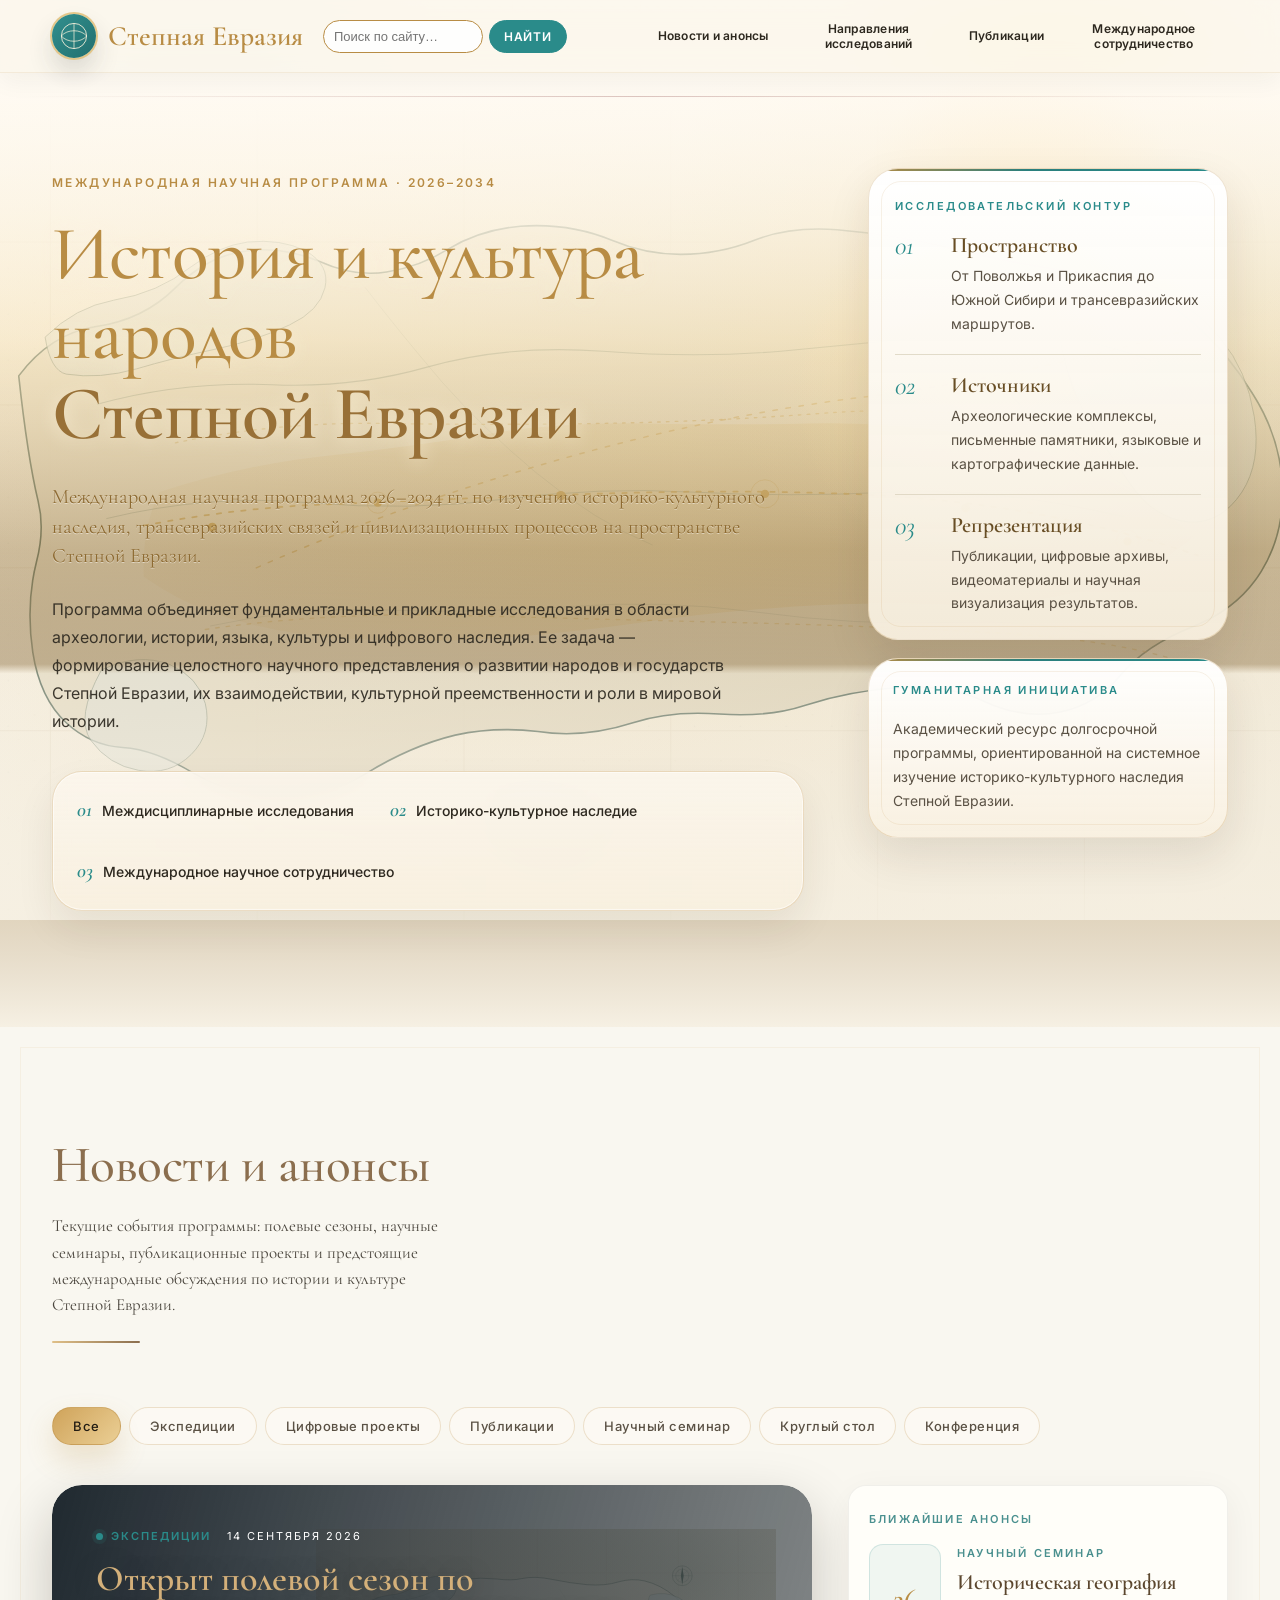
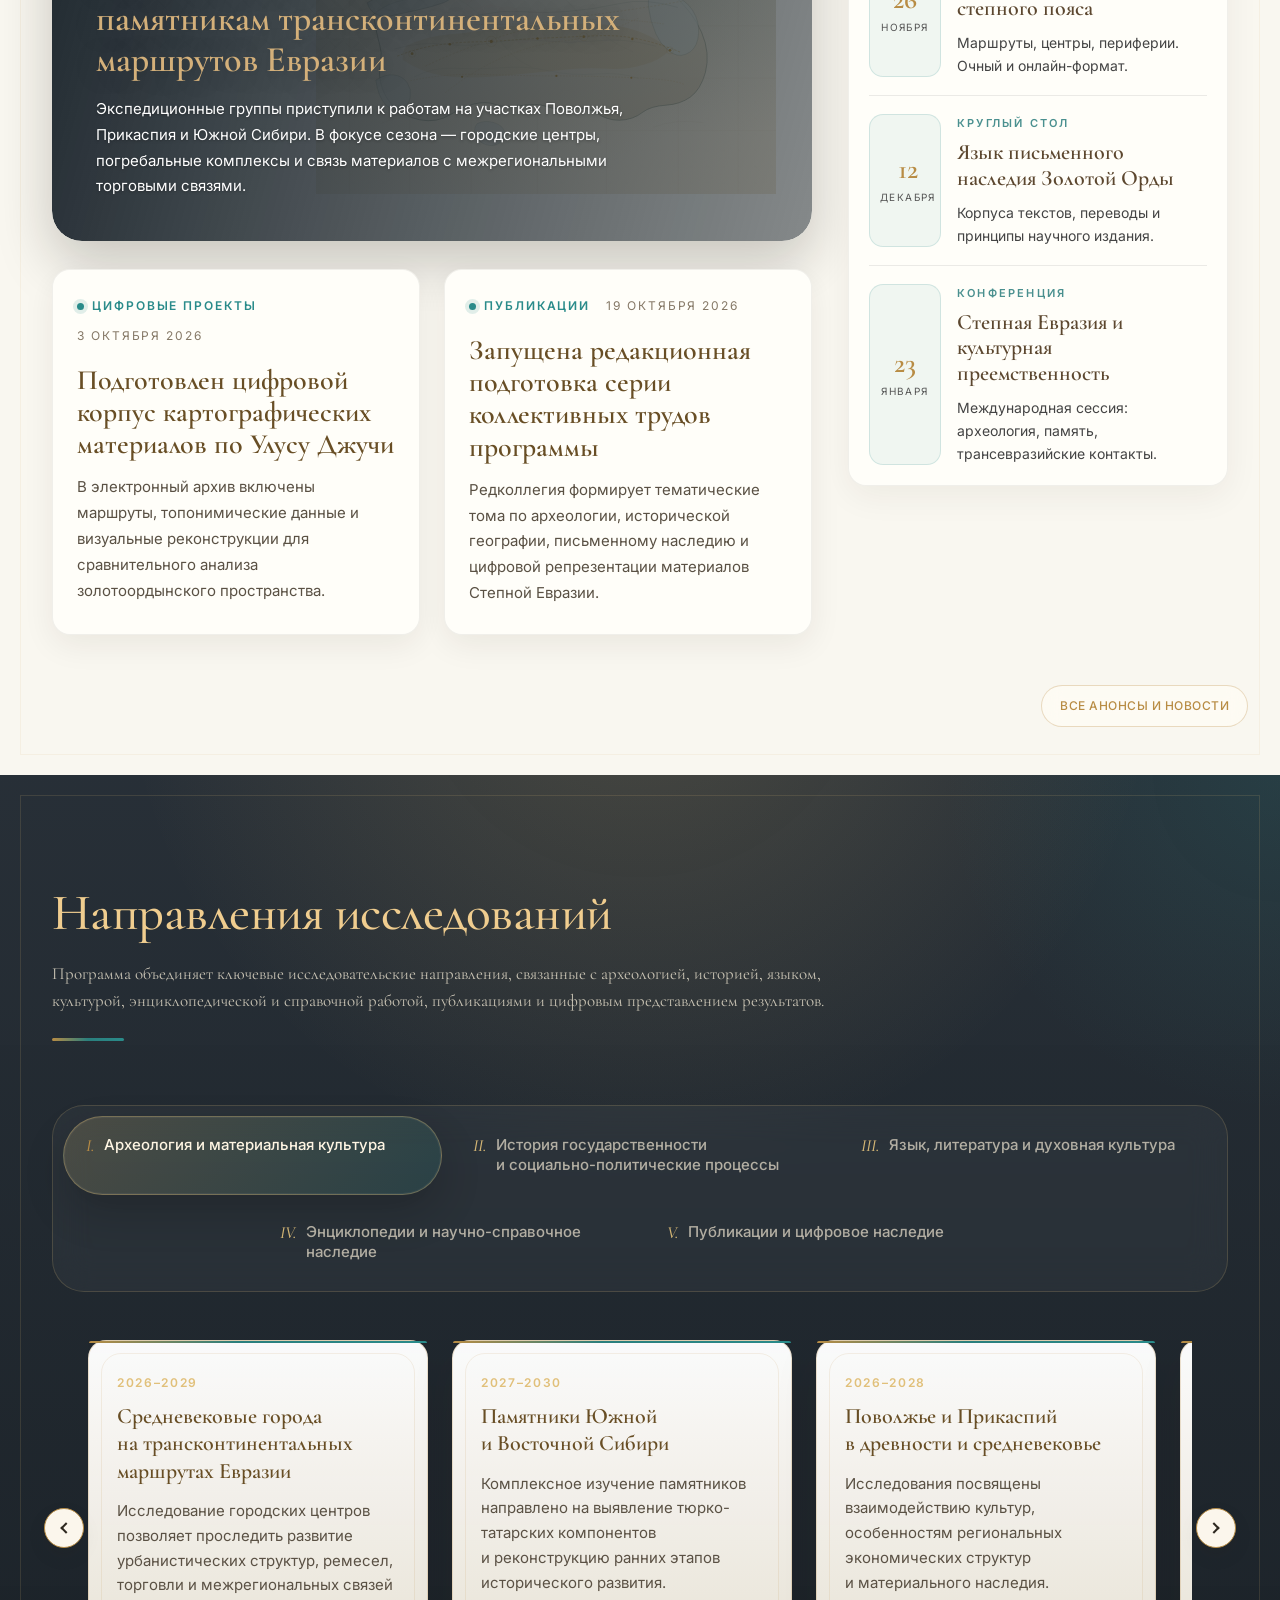
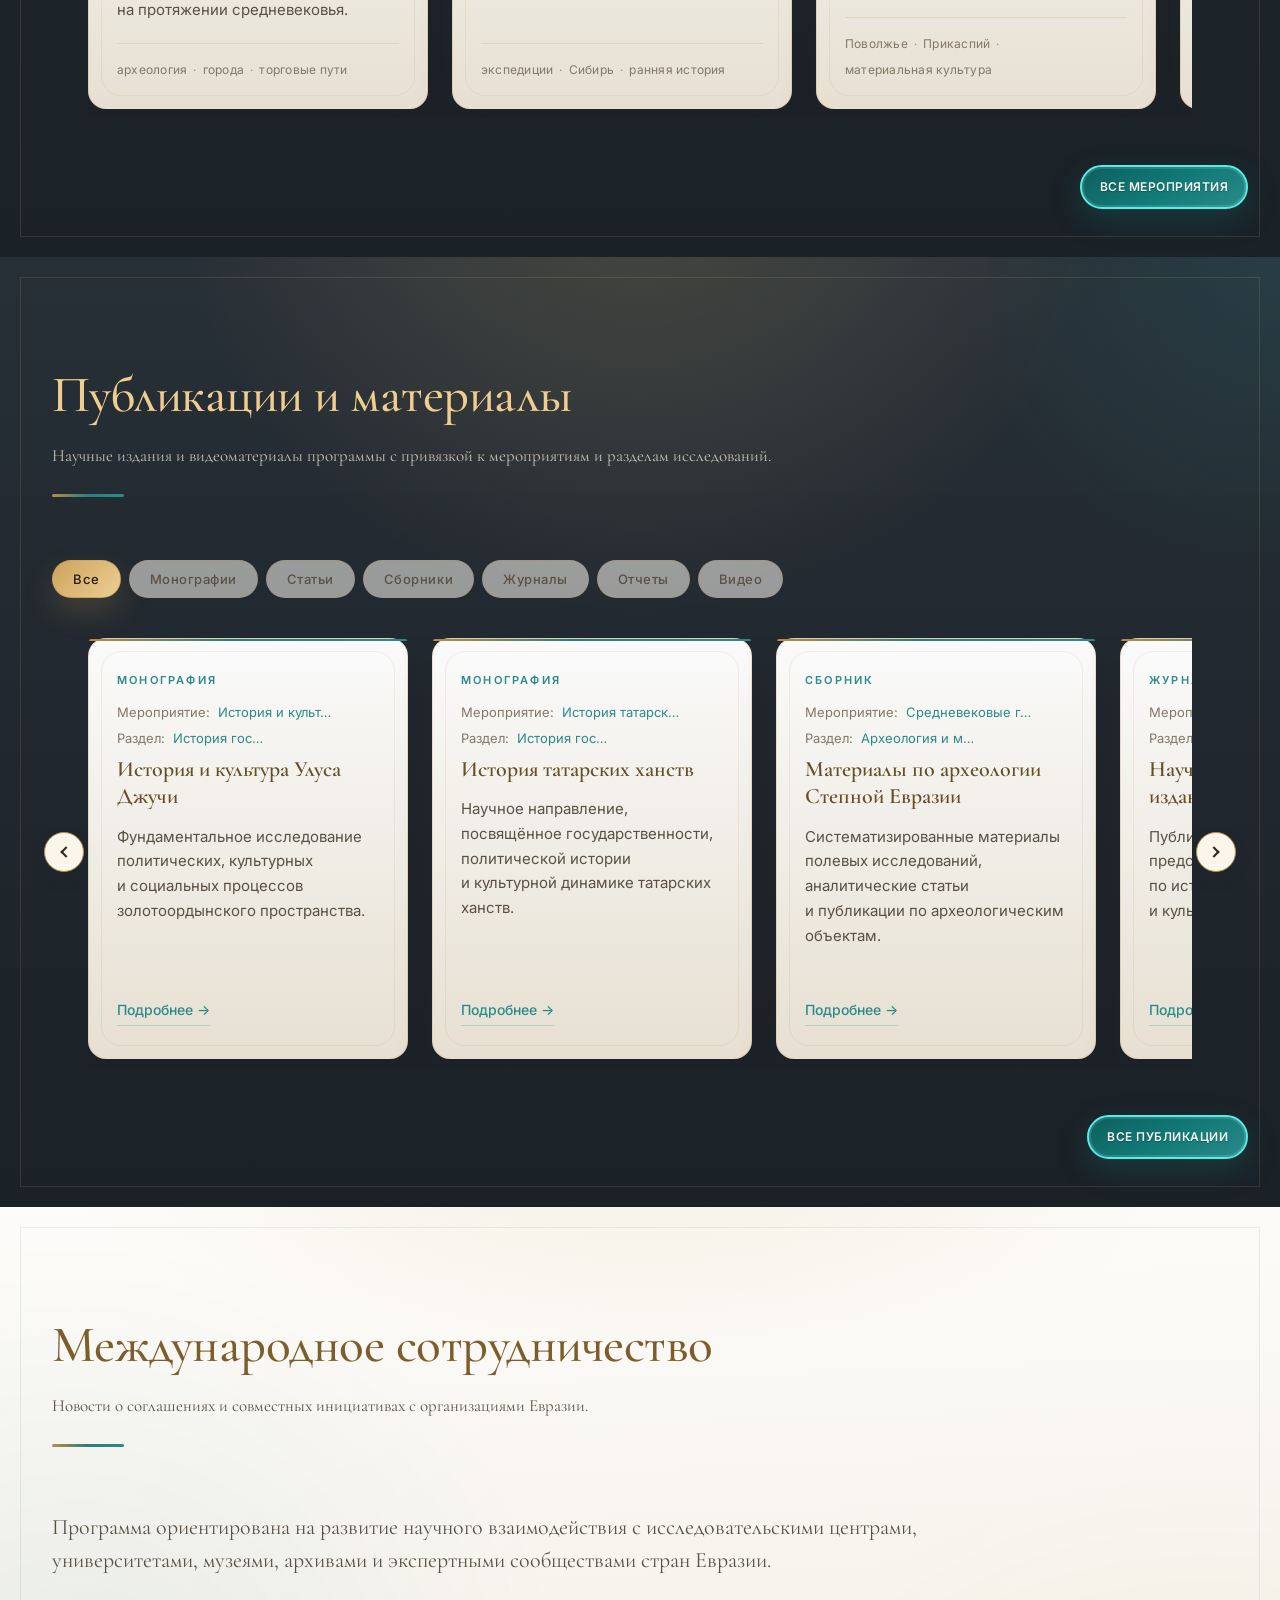
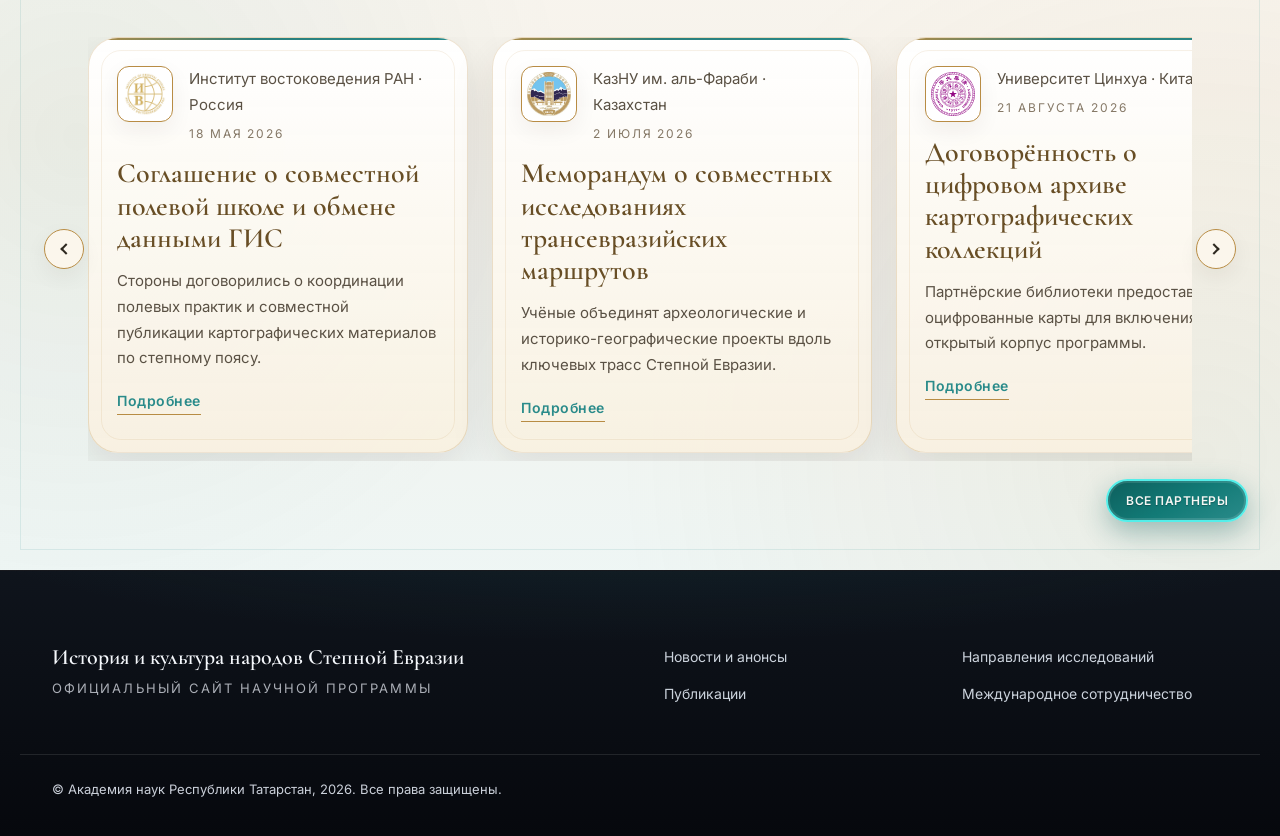
==== commit e343345a: "third" ====
--- a/index.html
+++ b/index.html
@@ -280,14 +280,16 @@
                 <span class="tab-index">III.</span>
                 <span class="tab-label">Язык, литература и&nbsp;духовная культура</span>
               </button>
-              <button class="tab" role="tab" aria-selected="false" data-tab="t4">
-                <span class="tab-index">IV.</span>
-                <span class="tab-label">Энциклопедии и&nbsp;научно-справочное наследие</span>
-              </button>
-              <button class="tab" role="tab" aria-selected="false" data-tab="t5">
-                <span class="tab-index">V.</span>
-                <span class="tab-label">Публикации и&nbsp;цифровое наследие</span>
-              </button>
+              <div class="tabs-track-row2">
+                <button class="tab" role="tab" aria-selected="false" data-tab="t4">
+                  <span class="tab-index">IV.</span>
+                  <span class="tab-label">Энциклопедии и&nbsp;научно-справочное наследие</span>
+                </button>
+                <button class="tab" role="tab" aria-selected="false" data-tab="t5">
+                  <span class="tab-index">V.</span>
+                  <span class="tab-label">Публикации и&nbsp;цифровое наследие</span>
+                </button>
+              </div>
             </div>
           </div>
 
@@ -592,21 +594,8 @@
                     <p>Материалы, ориентированные на&nbsp;широкую аудиторию и&nbsp;направленные на&nbsp;представление научных результатов в&nbsp;доступной форме.</p>
                     <span class="pub-link">Подробнее →</span>
                   </article>
-                </div>
-              </div>
-              <button type="button" class="carousel-btn carousel-btn-next" data-carousel-next aria-label="Вперёд"></button>
-            </div>
-          </div>
-
-          <div id="pubSectionVideo">
-            <h3 class="pub-subsection-title reveal">Видео</h3>
-            <div class="carousel-shell carousel-shell--pub reveal" data-carousel>
-              <button type="button" class="carousel-btn carousel-btn-prev" data-carousel-prev aria-label="Назад"></button>
-              <div class="carousel-viewport">
-                <div class="carousel-track carousel-track--pubs" id="pubVideoGrid">
-                  <article class="pub-card pub-card--video pub-card--slide" data-type="Видео">
+                  <article class="pub-card pub-card--slide" data-type="Видео">
                     <a class="pub-card-hit" href="detail.html?kind=publication&amp;id=v1"></a>
-                    <div class="pub-video-thumb" data-pattern="p1"><span class="video-caption">Видео / обзор программы</span><button type="button" class="play-btn" aria-label="Воспроизвести"><svg viewBox="0 0 24 24"><path d="M7 5v14l12-7z"/></svg></button></div>
                     <span class="pub-type">Видео</span>
                     <div class="pub-tie"><span class="pub-tie-label">Мероприятие:</span> <a href="detail.html?kind=event&amp;id=e-t5-6">Открытое предст…</a></div>
                     <div class="pub-tie"><span class="pub-tie-label">Раздел:</span> <a href="detail.html?kind=section&amp;id=t5">Публикации и ц…</a></div>
@@ -614,9 +603,8 @@
                     <p>Краткий обзор исследовательской логики, тематических направлений и&nbsp;гуманитарного значения программы.</p>
                     <span class="pub-link">Подробнее →</span>
                   </article>
-                  <article class="pub-card pub-card--video pub-card--slide" data-type="Видео">
+                  <article class="pub-card pub-card--slide" data-type="Видео">
                     <a class="pub-card-hit" href="detail.html?kind=publication&amp;id=v2"></a>
-                    <div class="pub-video-thumb" data-pattern="p2"><span class="video-caption">Видео / археология</span><button type="button" class="play-btn" aria-label="Воспроизвести"><svg viewBox="0 0 24 24"><path d="M7 5v14l12-7z"/></svg></button></div>
                     <span class="pub-type">Видео</span>
                     <div class="pub-tie"><span class="pub-tie-label">Мероприятие:</span> <a href="detail.html?kind=event&amp;id=e-t1-1">Средневековые г…</a></div>
                     <div class="pub-tie"><span class="pub-tie-label">Раздел:</span> <a href="detail.html?kind=section&amp;id=t1">Археология и м…</a></div>
@@ -624,9 +612,8 @@
                     <p>Материал о&nbsp;значении экспедиционной работы, памятниках и&nbsp;методах полевого изучения историко-культурного наследия.</p>
                     <span class="pub-link">Подробнее →</span>
                   </article>
-                  <article class="pub-card pub-card--video pub-card--slide" data-type="Видео">
+                  <article class="pub-card pub-card--slide" data-type="Видео">
                     <a class="pub-card-hit" href="detail.html?kind=publication&amp;id=v3"></a>
-                    <div class="pub-video-thumb" data-pattern="p3"><span class="video-caption">Видео / история</span><button type="button" class="play-btn" aria-label="Воспроизвести"><svg viewBox="0 0 24 24"><path d="M7 5v14l12-7z"/></svg></button></div>
                     <span class="pub-type">Видео</span>
                     <div class="pub-tie"><span class="pub-tie-label">Мероприятие:</span> <a href="detail.html?kind=event&amp;id=e-t2-3">История и культ…</a></div>
                     <div class="pub-tie"><span class="pub-tie-label">Раздел:</span> <a href="detail.html?kind=section&amp;id=t2">История гос…</a></div>
@@ -634,9 +621,8 @@
                     <p>Научно-популярная видеолекция о&nbsp;государственности, культурной динамике и&nbsp;историческом наследии золотоордынского мира.</p>
                     <span class="pub-link">Подробнее →</span>
                   </article>
-                  <article class="pub-card pub-card--video pub-card--slide" data-type="Видео">
+                  <article class="pub-card pub-card--slide" data-type="Видео">
                     <a class="pub-card-hit" href="detail.html?kind=publication&amp;id=v4"></a>
-                    <div class="pub-video-thumb" data-pattern="p4"><span class="video-caption">Видео / язык и&nbsp;культура</span><button type="button" class="play-btn" aria-label="Воспроизвести"><svg viewBox="0 0 24 24"><path d="M7 5v14l12-7z"/></svg></button></div>
                     <span class="pub-type">Видео</span>
                     <div class="pub-tie"><span class="pub-tie-label">Мероприятие:</span> <a href="detail.html?kind=event&amp;id=e-t3-1">Язык письменног…</a></div>
                     <div class="pub-tie"><span class="pub-tie-label">Раздел:</span> <a href="detail.html?kind=section&amp;id=t3">Язык, литерату…</a></div>
@@ -644,9 +630,8 @@
                     <p>Видеоматериал о&nbsp;письменном наследии, лингвистических исследованиях и&nbsp;значении текстовой традиции в&nbsp;истории народов Евразии.</p>
                     <span class="pub-link">Подробнее →</span>
                   </article>
-                  <article class="pub-card pub-card--video pub-card--slide" data-type="Видео">
+                  <article class="pub-card pub-card--slide" data-type="Видео">
                     <a class="pub-card-hit" href="detail.html?kind=publication&amp;id=v5"></a>
-                    <div class="pub-video-thumb" data-pattern="p5"><span class="video-caption">Видео / цифровое наследие</span><button type="button" class="play-btn" aria-label="Воспроизвести"><svg viewBox="0 0 24 24"><path d="M7 5v14l12-7z"/></svg></button></div>
                     <span class="pub-type">Видео</span>
                     <div class="pub-tie"><span class="pub-tie-label">Мероприятие:</span> <a href="detail.html?kind=event&amp;id=e-t5-3">Цифровые архивы…</a></div>
                     <div class="pub-tie"><span class="pub-tie-label">Раздел:</span> <a href="detail.html?kind=section&amp;id=t5">Публикации и ц…</a></div>
@@ -654,9 +639,8 @@
                     <p>Обзор цифровых подходов к&nbsp;представлению памятников, карт, коллекций и&nbsp;научных материалов.</p>
                     <span class="pub-link">Подробнее →</span>
                   </article>
-                  <article class="pub-card pub-card--video pub-card--slide" data-type="Видео">
+                  <article class="pub-card pub-card--slide" data-type="Видео">
                     <a class="pub-card-hit" href="detail.html?kind=publication&amp;id=v6"></a>
-                    <div class="pub-video-thumb" data-pattern="p6"><span class="video-caption">Видео / публикации</span><button type="button" class="play-btn" aria-label="Воспроизвести"><svg viewBox="0 0 24 24"><path d="M7 5v14l12-7z"/></svg></button></div>
                     <span class="pub-type">Видео</span>
                     <div class="pub-tie"><span class="pub-tie-label">Мероприятие:</span> <a href="detail.html?kind=event&amp;id=e-t5-1">Монографии и ко…</a></div>
                     <div class="pub-tie"><span class="pub-tie-label">Раздел:</span> <a href="detail.html?kind=section&amp;id=t5">Публикации и ц…</a></div>
--- a/styles.css
+++ b/styles.css
@@ -193,16 +193,23 @@
   display: flex;
   align-items: center;
   justify-content: flex-end;
-  flex-wrap: nowrap;
-  gap: 16px;
+  flex-wrap: wrap;
+  gap: 8px 14px;
+}
+.nav-list li {
+  flex: 0 1 auto;
 }
 .nav-list a {
   color: var(--ink-2);
   font-size: 12px;
   font-weight: 500;
   position: relative;
-  padding: 6px 0;
-  white-space: nowrap;
+  padding: 6px 2px;
+  display: block;
+  max-width: 10.5rem;
+  text-align: center;
+  line-height: 1.28;
+  white-space: normal;
 }
 .nav-list a::after {
   content: "";
@@ -596,33 +603,50 @@
   box-shadow: var(--shadow-sm);
 }
 .tabs-track {
-  display: flex;
+  display: grid;
+  grid-template-columns: repeat(3, minmax(0, 1fr));
   gap: 8px;
-  overflow-x: auto;
-  scrollbar-width: none;
-  -ms-overflow-style: none;
+  overflow-x: visible;
   padding-bottom: 0;
   margin-bottom: 0;
 }
-.tabs-track::-webkit-scrollbar {
-  display: none;
-  height: 0;
+.tabs-track-row2 {
+  display: contents;
+}
+@media (min-width: 641px) {
+  .tabs-track-row2 {
+    display: flex;
+    grid-column: 1 / -1;
+    justify-content: center;
+    align-items: stretch;
+    gap: 8px;
+    width: 100%;
+  }
+  .tabs-track-row2 .tab {
+    flex: 0 1 calc((100% - 16px) / 3);
+    min-width: 0;
+  }
 }
 .tab {
   display: flex;
-  align-items: baseline;
+  align-items: flex-start;
   gap: 10px;
   padding: 18px 22px;
   font-size: 15px;
   font-weight: 500;
   color: var(--muted);
-  white-space: nowrap;
+  white-space: normal;
   border: 1px solid transparent;
   border-radius: 16px;
   transition: color 0.25s var(--ease), border-color 0.25s var(--ease),
     background 0.25s var(--ease), box-shadow 0.25s var(--ease);
   text-align: left;
-  flex-shrink: 0;
+  min-width: 0;
+}
+.tab-label {
+  flex: 1;
+  min-width: 0;
+  line-height: 1.35;
 }
 .tab-index {
   font-family: var(--font-serif);
@@ -799,6 +823,11 @@
   grid-template-columns: minmax(0, 2fr) minmax(280px, 1fr);
   gap: clamp(22px, 3vw, 36px);
   align-items: start;
+}
+.page-news-all-main {
+  display: grid;
+  gap: clamp(18px, 2.2vw, 26px);
+  min-width: 0;
 }
 .news-feed {
   display: grid;
@@ -856,9 +885,9 @@
   padding: clamp(28px, 4vw, 42px) clamp(24px, 4vw, 44px);
   max-width: 640px;
 }
-.news-meta--hero {
+.news-card.news-hero .news-meta--hero {
   margin-bottom: 14px;
-  color: rgba(255, 255, 255, 0.82);
+  color: #fff;
   font-family: var(--font-sans, "Inter", system-ui, sans-serif);
   font-size: 11px;
   letter-spacing: 0.18em;
@@ -879,13 +908,13 @@
   color: #d4b07a;
   text-shadow: 0 1px 24px rgba(0, 0, 0, 0.35);
 }
-.news-hero-lead {
+.news-card.news-hero .news-hero-lead {
   margin: 0;
   font-family: var(--font-sans, "Inter", system-ui, sans-serif);
   font-size: 15px;
   line-height: 1.72;
   font-weight: 400;
-  color: #ebe0cf;
+  color: #fff;
   text-shadow: 0 1px 3px rgba(0, 0, 0, 0.35);
 }
 
@@ -1633,8 +1662,14 @@
   transform: translateY(0);
 }
 
+/* Подстраницы без script.js: иначе .reveal навсегда opacity: 0 */
+.page-sub .reveal {
+  opacity: 1;
+  transform: none;
+}
+
 /* ---------- Responsive ---------- */
-@media (max-width: 1700px) {
+@media (max-width: 960px) {
   .nav {
     display: none;
   }
@@ -1644,8 +1679,8 @@
     top: 100%;
     left: 32px;
     right: 32px;
-    background: rgba(247, 244, 237, 0.98);
-    border: 1px solid var(--line);
+    background: rgba(252, 247, 238, 0.98);
+    border: 1px solid rgba(184, 140, 68, 0.2);
     border-radius: 0 0 18px 18px;
     box-shadow: var(--shadow-md);
     padding: 16px 24px 24px;
@@ -1659,9 +1694,11 @@
   .nav.is-open .nav-list a {
     display: block;
     width: 100%;
+    max-width: none;
     padding: 12px 0;
     border-bottom: 1px solid var(--line);
     font-size: 15px;
+    text-align: left;
     white-space: normal;
   }
   .nav.is-open .nav-list li:last-child a {
@@ -1678,7 +1715,7 @@
   }
 }
 
-@media (min-width: 1701px) {
+@media (min-width: 961px) {
   .burger {
     display: none;
   }
@@ -1765,14 +1802,14 @@
     font-size: 14px;
   }
   .tab-label {
-    display: inline-block;
-    max-width: 220px;
-    white-space: normal;
     line-height: 1.3;
   }
 }
 
 @media (max-width: 640px) {
+  .tabs-track {
+    grid-template-columns: repeat(2, minmax(0, 1fr));
+  }
   .container { padding: 0 20px; }
   .cards-grid,
   .news-grid,
@@ -2163,6 +2200,440 @@
   background: #f9f7f0;
 }
 
+.page-list-events {
+  position: relative;
+  background:
+    radial-gradient(ellipse 88% 42% at 50% -6%, rgba(225, 192, 122, 0.24), transparent 50%),
+    radial-gradient(circle at 100% 12%, rgba(42, 139, 138, 0.11), transparent 34%),
+    radial-gradient(circle at 0% 78%, rgba(184, 140, 68, 0.11), transparent 38%),
+    linear-gradient(180deg, #faf8f3 0%, #f6f2ea 48%, #f2ede3 100%);
+}
+
+.page-list-events.section::before {
+  inset: 14px clamp(16px, 4vw, 42px);
+  border-radius: clamp(14px, 2.2vw, 26px);
+  border-color: rgba(184, 140, 68, 0.14);
+}
+
+.page-list-events > .container > .detail-title {
+  margin-top: 0;
+  padding-bottom: 2px;
+  font-family: var(--font-serif);
+  font-weight: 600;
+  color: #5a4526;
+  letter-spacing: -0.02em;
+}
+
+.page-list-events > .container > .detail-title::after {
+  content: "";
+  display: block;
+  width: clamp(56px, 12vw, 88px);
+  height: 3px;
+  margin-top: 20px;
+  border-radius: 3px;
+  background: linear-gradient(90deg, var(--accent) 0%, #2a7f7d 48%, var(--accent-2) 100%);
+  box-shadow: 0 2px 14px rgba(42, 99, 95, 0.18);
+}
+
+.page-list-pubs-section {
+  position: relative;
+  background:
+    radial-gradient(ellipse 88% 40% at 50% -8%, rgba(225, 192, 122, 0.22), transparent 52%),
+    radial-gradient(circle at 0% 18%, rgba(42, 139, 138, 0.12), transparent 36%),
+    radial-gradient(circle at 100% 72%, rgba(184, 140, 68, 0.1), transparent 40%),
+    linear-gradient(180deg, #faf8f2 0%, #f5f1e8 45%, #f0ebe1 100%);
+}
+
+.page-list-pubs-section.section::before {
+  inset: 14px clamp(16px, 4vw, 42px);
+  border-radius: clamp(14px, 2.2vw, 26px);
+  border-color: rgba(184, 140, 68, 0.13);
+}
+
+.page-list-pubs > .detail-title {
+  margin-top: 0;
+  padding-bottom: 2px;
+  font-family: var(--font-serif);
+  font-weight: 600;
+  color: #5a4526;
+  letter-spacing: -0.02em;
+}
+
+.page-list-pubs > .detail-title::after {
+  content: "";
+  display: block;
+  width: clamp(56px, 12vw, 88px);
+  height: 3px;
+  margin-top: 20px;
+  border-radius: 3px;
+  background: linear-gradient(90deg, var(--accent) 0%, #2a7f7d 48%, var(--accent-2) 100%);
+  box-shadow: 0 2px 14px rgba(42, 99, 95, 0.16);
+}
+
+.page-list-pubs .pub-filters {
+  display: flex;
+  flex-wrap: wrap;
+  gap: 10px;
+  margin-bottom: clamp(28px, 3.5vw, 40px);
+  padding: 4px 2px 12px;
+  overflow-x: auto;
+  -webkit-overflow-scrolling: touch;
+  scrollbar-width: thin;
+  scrollbar-color: rgba(184, 140, 68, 0.35) transparent;
+}
+
+.page-list-pubs .pub-filters::-webkit-scrollbar {
+  height: 5px;
+}
+
+.page-list-pubs .pub-filters::-webkit-scrollbar-thumb {
+  background: rgba(184, 140, 68, 0.35);
+  border-radius: 999px;
+}
+
+.page-list-pubs .pub-filters .filter {
+  flex: 0 0 auto;
+  white-space: nowrap;
+  cursor: pointer;
+  font-family: inherit;
+  background: rgba(255, 255, 255, 0.92);
+  border: 1px solid rgba(184, 140, 68, 0.28);
+  color: #4a4034;
+  border-radius: 999px;
+  padding: 10px 20px;
+  font-size: 14px;
+  font-weight: 500;
+  letter-spacing: 0.01em;
+  box-shadow: 0 1px 0 rgba(255, 255, 255, 0.9) inset;
+  transition:
+    background 0.2s var(--ease),
+    border-color 0.2s var(--ease),
+    box-shadow 0.2s var(--ease),
+    color 0.2s var(--ease);
+}
+
+.page-list-pubs .pub-filters .filter:hover {
+  border-color: rgba(42, 139, 138, 0.32);
+  color: #2e261c;
+  background: rgba(255, 255, 255, 0.98);
+}
+
+.page-list-pubs .pub-filters .filter.is-active {
+  color: #254d4b;
+  border-color: rgba(42, 139, 138, 0.36);
+  background: linear-gradient(180deg, rgba(236, 249, 247, 0.95), rgba(220, 242, 239, 0.88));
+  box-shadow:
+    0 0 0 1px rgba(42, 139, 138, 0.1),
+    0 8px 22px rgba(42, 99, 95, 0.1);
+}
+
+.page-list-pubs .pub-filters .filter:focus-visible {
+  outline: 2px solid rgba(42, 139, 138, 0.45);
+  outline-offset: 3px;
+}
+
+.page-list-pubs .pub-grid-static {
+  margin-top: 4px;
+  gap: clamp(20px, 2.5vw, 26px);
+}
+
+.page-list-pubs .pub-grid-static .pub-card {
+  border-radius: var(--radius-lg);
+  border-color: rgba(184, 140, 68, 0.22);
+  background:
+    linear-gradient(165deg, rgba(255, 255, 255, 0.99) 0%, rgba(252, 248, 241, 0.96) 55%, rgba(248, 244, 235, 0.94) 100%);
+  box-shadow:
+    0 2px 0 rgba(255, 255, 255, 0.75) inset,
+    0 14px 36px rgba(46, 32, 16, 0.07),
+    var(--shadow-sm);
+}
+
+.page-list-pubs .pub-grid-static .pub-card:hover {
+  transform: translateY(-4px);
+  border-color: rgba(42, 139, 138, 0.22);
+  box-shadow:
+    0 2px 0 rgba(255, 255, 255, 0.85) inset,
+    0 20px 44px rgba(46, 32, 16, 0.09),
+    0 0 0 1px rgba(42, 139, 138, 0.07);
+}
+
+.page-list-events .tabs {
+  margin-bottom: clamp(36px, 4vw, 48px);
+  padding: clamp(11px, 1.8vw, 14px);
+  border: 1px solid rgba(184, 140, 68, 0.24);
+  border-radius: calc(var(--radius-lg) + 4px);
+  background:
+    linear-gradient(180deg, rgba(255, 255, 255, 0.97), rgba(252, 247, 238, 0.88)),
+    radial-gradient(circle at 30% -20%, rgba(42, 139, 138, 0.06), transparent 55%);
+  box-shadow:
+    0 1px 0 rgba(255, 255, 255, 0.88) inset,
+    0 14px 36px rgba(46, 32, 16, 0.07),
+    0 6px 16px rgba(28, 35, 48, 0.04);
+  backdrop-filter: none;
+}
+
+.page-list-events .tabs .tab {
+  border-radius: 18px;
+  transition:
+    transform 0.22s var(--ease),
+    color 0.22s var(--ease),
+    border-color 0.22s var(--ease),
+    background 0.22s var(--ease),
+    box-shadow 0.22s var(--ease);
+}
+
+.page-list-events .tabs .tab:hover {
+  transform: translateY(-1px);
+}
+
+.page-list-events .tabs .tab.is-active {
+  color: #2d5c5a;
+  border-color: rgba(42, 139, 138, 0.38);
+  background:
+    linear-gradient(180deg, rgba(255, 255, 255, 0.99), rgba(236, 249, 247, 0.82));
+  box-shadow:
+    inset 0 0 0 1px rgba(255, 255, 255, 0.75),
+    0 12px 28px rgba(42, 99, 95, 0.12);
+}
+
+.page-list-events .tabs .tab.is-active .tab-index {
+  color: #2a8b8a;
+}
+
+.page-list-events .tabs .tab-index {
+  color: color-mix(in srgb, var(--accent-soft) 88%, var(--accent-2));
+}
+
+.page-list-news .news-list-search-wrap,
+.page-list-events .news-list-search-wrap,
+.page-list-pubs .news-list-search-wrap {
+  margin-bottom: 20px;
+}
+.page-list-news .news-list-search-input,
+.page-list-events .news-list-search-input,
+.page-list-pubs .news-list-search-input {
+  width: 100%;
+  max-width: 420px;
+  padding: 12px 18px;
+  font-family: inherit;
+  font-size: 15px;
+  border: 1px solid rgba(184, 140, 68, 0.35);
+  border-radius: 999px;
+  background: #fffef9;
+  color: #2e261c;
+  box-shadow: 0 1px 0 rgba(255, 255, 255, 0.8) inset;
+  transition:
+    border-color 0.2s var(--ease),
+    box-shadow 0.2s var(--ease);
+}
+.page-list-news .news-list-search-input::placeholder,
+.page-list-events .news-list-search-input::placeholder,
+.page-list-pubs .news-list-search-input::placeholder {
+  color: rgba(74, 64, 52, 0.45);
+}
+.page-list-news .news-list-search-input:focus,
+.page-list-events .news-list-search-input:focus,
+.page-list-pubs .news-list-search-input:focus {
+  outline: none;
+  border-color: rgba(42, 139, 138, 0.55);
+  box-shadow: 0 0 0 3px rgba(42, 139, 138, 0.18);
+}
+.page-list-news .news-search-empty,
+.page-list-events .news-search-empty {
+  padding: 12px 0 8px;
+  font-size: 15px;
+}
+
+.page-list-events .news-list-search-wrap {
+  margin-bottom: 24px;
+}
+
+.page-list-events .news-list-search-input {
+  max-width: none;
+  width: min(100%, 560px);
+  padding: 14px 20px 14px 48px;
+  border-radius: 14px;
+  border: 1px solid rgba(184, 140, 68, 0.32);
+  background-color: rgba(255, 254, 250, 0.96);
+  background-image: url("data:image/svg+xml,%3Csvg xmlns='http://www.w3.org/2000/svg' width='20' height='20' fill='none' stroke='%23b88c44' stroke-width='1.75'%3E%3Ccircle cx='8.8' cy='8.8' r='6'/%3E%3Cpath d='m13 13 4 4' stroke-linecap='round'/%3E%3C/svg%3E");
+  background-repeat: no-repeat;
+  background-position: 17px center;
+  background-size: 20px;
+  box-shadow:
+    0 1px 0 rgba(255, 255, 255, 0.92) inset,
+    0 8px 22px rgba(46, 32, 16, 0.05);
+}
+
+.page-list-events .news-list-search-input::placeholder {
+  color: rgba(92, 78, 60, 0.42);
+}
+
+.page-list-events .news-list-search-input:focus {
+  border-color: rgba(42, 139, 138, 0.48);
+  box-shadow:
+    0 0 0 3px rgba(42, 139, 138, 0.15),
+    0 10px 28px rgba(42, 99, 95, 0.09);
+}
+
+.page-list-pubs .news-list-search-wrap {
+  margin-bottom: 24px;
+}
+
+.page-list-pubs .news-list-search-input {
+  max-width: none;
+  width: min(100%, 560px);
+  padding: 14px 20px 14px 48px;
+  border-radius: 14px;
+  border: 1px solid rgba(184, 140, 68, 0.28);
+  background-color: rgba(255, 254, 250, 0.97);
+  background-image: url("data:image/svg+xml,%3Csvg xmlns='http://www.w3.org/2000/svg' width='20' height='20' fill='none' stroke='%232a8b8a' stroke-width='1.75'%3E%3Ccircle cx='8.8' cy='8.8' r='6'/%3E%3Cpath d='m13 13 4 4' stroke-linecap='round'/%3E%3C/svg%3E");
+  background-repeat: no-repeat;
+  background-position: 17px center;
+  background-size: 20px;
+  box-shadow:
+    0 1px 0 rgba(255, 255, 255, 0.92) inset,
+    0 8px 22px rgba(46, 32, 16, 0.05);
+}
+
+.page-list-pubs .news-list-search-input::placeholder {
+  color: rgba(92, 78, 60, 0.42);
+}
+
+.page-list-pubs .news-list-search-input:focus {
+  border-color: rgba(42, 139, 138, 0.45);
+  box-shadow:
+    0 0 0 3px rgba(42, 139, 138, 0.14),
+    0 10px 28px rgba(42, 99, 95, 0.08);
+}
+
+.page-list-events .news-search-empty {
+  margin: 0 0 6px;
+  padding: 14px 18px 16px;
+  border-radius: 14px;
+  background: linear-gradient(180deg, rgba(255, 251, 242, 0.98), rgba(252, 244, 230, 0.9));
+  border: 1px solid rgba(184, 140, 68, 0.28);
+  color: #6b5340;
+  box-shadow: 0 6px 20px rgba(46, 32, 16, 0.05);
+}
+
+.page-list-events .events-all-grid {
+  gap: clamp(22px, 2.5vw, 30px);
+  margin-top: 4px;
+}
+
+.page-list-events .research-card.research-card--grid {
+  border-radius: var(--radius-lg);
+  border-color: rgba(184, 140, 68, 0.22);
+  background:
+    linear-gradient(165deg, rgba(255, 255, 255, 0.99) 0%, rgba(252, 248, 241, 0.96) 55%, rgba(248, 242, 232, 0.94) 100%);
+  box-shadow:
+    0 2px 0 rgba(255, 255, 255, 0.75) inset,
+    0 18px 42px rgba(46, 32, 16, 0.08),
+    var(--shadow-sm);
+}
+
+.page-list-events .research-card.research-card--grid:hover {
+  transform: translateY(-5px);
+  border-color: rgba(42, 139, 138, 0.22);
+  box-shadow:
+    0 2px 0 rgba(255, 255, 255, 0.85) inset,
+    0 22px 48px rgba(46, 32, 16, 0.1),
+    0 0 0 1px rgba(42, 139, 138, 0.08);
+}
+
+.page-list-events .research-card.research-card--grid::before {
+  height: 3px;
+  opacity: 1;
+  filter: saturate(1.05);
+}
+
+.page-list-events .research-card.research-card--grid .research-years {
+  display: inline-block;
+  align-self: flex-start;
+  padding: 5px 10px;
+  margin-bottom: 12px;
+  border-radius: 999px;
+  font-size: 11px;
+  letter-spacing: 0.16em;
+  color: #2f6f6e;
+  background: rgba(42, 139, 138, 0.1);
+  border: 1px solid rgba(42, 139, 138, 0.18);
+}
+
+.page-list-events .research-card.research-card--grid h3 {
+  color: #5c4729;
+}
+
+.page-list-events .research-card.research-card--grid .tags {
+  border-top-color: rgba(184, 140, 68, 0.2);
+  padding-top: 14px;
+}
+
+.page-list-events .research-card.research-card--grid .tags li {
+  font-size: 11px;
+  font-weight: 500;
+  letter-spacing: 0.04em;
+  text-transform: uppercase;
+  color: #7a6a52;
+}
+
+/* Пилюльный фильтр категорий — страница «Все новости» */
+.page-list-news .news-filters {
+  flex-wrap: nowrap;
+  gap: 10px;
+  margin-bottom: 32px;
+  padding: 4px 2px 12px;
+  overflow-x: auto;
+  -webkit-overflow-scrolling: touch;
+  scrollbar-width: thin;
+  scrollbar-color: rgba(184, 140, 68, 0.35) transparent;
+}
+.page-list-news .news-filters::-webkit-scrollbar {
+  height: 5px;
+}
+.page-list-news .news-filters::-webkit-scrollbar-thumb {
+  background: rgba(184, 140, 68, 0.35);
+  border-radius: 999px;
+}
+
+.page-list-news .news-filters .filter {
+  flex: 0 0 auto;
+  white-space: nowrap;
+  cursor: pointer;
+  font-family: inherit;
+  background: #fff;
+  border: 1px solid rgba(184, 140, 68, 0.3);
+  color: #4a4034;
+  border-radius: 999px;
+  padding: 10px 20px;
+  font-size: 14px;
+  font-weight: 500;
+  letter-spacing: 0.01em;
+  box-shadow: none;
+  transition:
+    background 0.2s var(--ease),
+    border-color 0.2s var(--ease),
+    box-shadow 0.2s var(--ease),
+    color 0.2s var(--ease);
+}
+
+.page-list-news .news-filters .filter:hover {
+  border-color: rgba(184, 140, 68, 0.48);
+  color: #2e261c;
+}
+
+.page-list-news .news-filters .filter.is-active {
+  color: #2e261c;
+  border-color: rgba(184, 140, 68, 0.4);
+  background: linear-gradient(180deg, #dfc59a, #c7a66a);
+  box-shadow: 0 3px 14px rgba(73, 52, 28, 0.14);
+}
+
+.page-list-news .news-filters .filter:focus-visible {
+  outline: 2px solid rgba(42, 139, 138, 0.5);
+  outline-offset: 3px;
+}
+
 .section-head--news .section-title {
   color: #8b6e4e;
 }
@@ -2314,6 +2785,30 @@
   box-shadow:
     inset 0 0 0 1px rgba(255, 255, 255, 0.05),
     0 18px 40px rgba(0, 0, 0, 0.18);
+}
+
+/* Cooperation: светлая полоса (слоновая кость + пшеница + бирюза в акцентах) */
+#cooperation.section-alt {
+  color: var(--ink);
+  background:
+    radial-gradient(ellipse 92% 48% at 50% -10%, rgba(225, 192, 122, 0.22), transparent 52%),
+    radial-gradient(circle at 6% 55%, rgba(42, 139, 138, 0.07), transparent 38%),
+    radial-gradient(circle at 94% 88%, rgba(184, 140, 68, 0.09), transparent 40%),
+    linear-gradient(178deg, #fdfcfa 0%, #f6f2ea 52%, #eef6f5 100%);
+}
+
+#cooperation.section-alt::before {
+  border-color: rgba(42, 139, 138, 0.12);
+}
+
+#cooperation.section-alt .section-title {
+  color: #7d5d2c;
+}
+
+#cooperation.section-alt .section-sub,
+#cooperation.section-alt .coop-intro .lead,
+#cooperation.section-alt .muted {
+  color: var(--ink-2);
 }
 
 .tags {
@@ -2513,13 +3008,6 @@
 
 .form-status {
   color: var(--accent-2);
-}
-
-@media (max-width: 1700px) {
-  .nav.is-open {
-    background: rgba(252, 247, 238, 0.98);
-    border-color: rgba(184, 140, 68, 0.2);
-  }
 }
 
 /* ---------- Header search, carousels, publications tie, subpages (v4) ---------- */
@@ -2859,6 +3347,10 @@
   padding: 100px 0 80px;
   min-height: 50vh;
 }
+.page-sub .sub-main > .section {
+  padding-top: 0;
+  padding-bottom: 72px;
+}
 .site-header--sub {
   position: fixed;
 }
@@ -2998,6 +3490,43 @@
   margin: 0;
 }
 
+/* Страницы «все …»: сетки без каруселей */
+.news-all-feed {
+  display: grid;
+  gap: clamp(20px, 2.5vw, 28px);
+}
+.news-all-grid {
+  grid-template-columns: repeat(auto-fit, minmax(min(100%, 280px), 1fr));
+}
+.events-all-grid {
+  display: grid;
+  grid-template-columns: repeat(auto-fit, minmax(min(100%, 300px), 1fr));
+  gap: 24px;
+  margin-top: 8px;
+  align-items: stretch;
+}
+.research-card.research-card--grid {
+  text-decoration: none;
+  color: inherit;
+  min-height: 0;
+}
+.pub-grid-static {
+  display: grid;
+  grid-template-columns: repeat(auto-fit, minmax(min(100%, 320px), 1fr));
+  gap: 24px;
+  margin-top: 8px;
+}
+.pub-grid-static .pub-card {
+  margin: 0;
+}
+.pub-filter-target.is-hidden {
+  display: none !important;
+}
+
+.event-filter-target.is-hidden {
+  display: none !important;
+}
+
 .footer-legal {
   margin: 0;
   font-size: 14px;
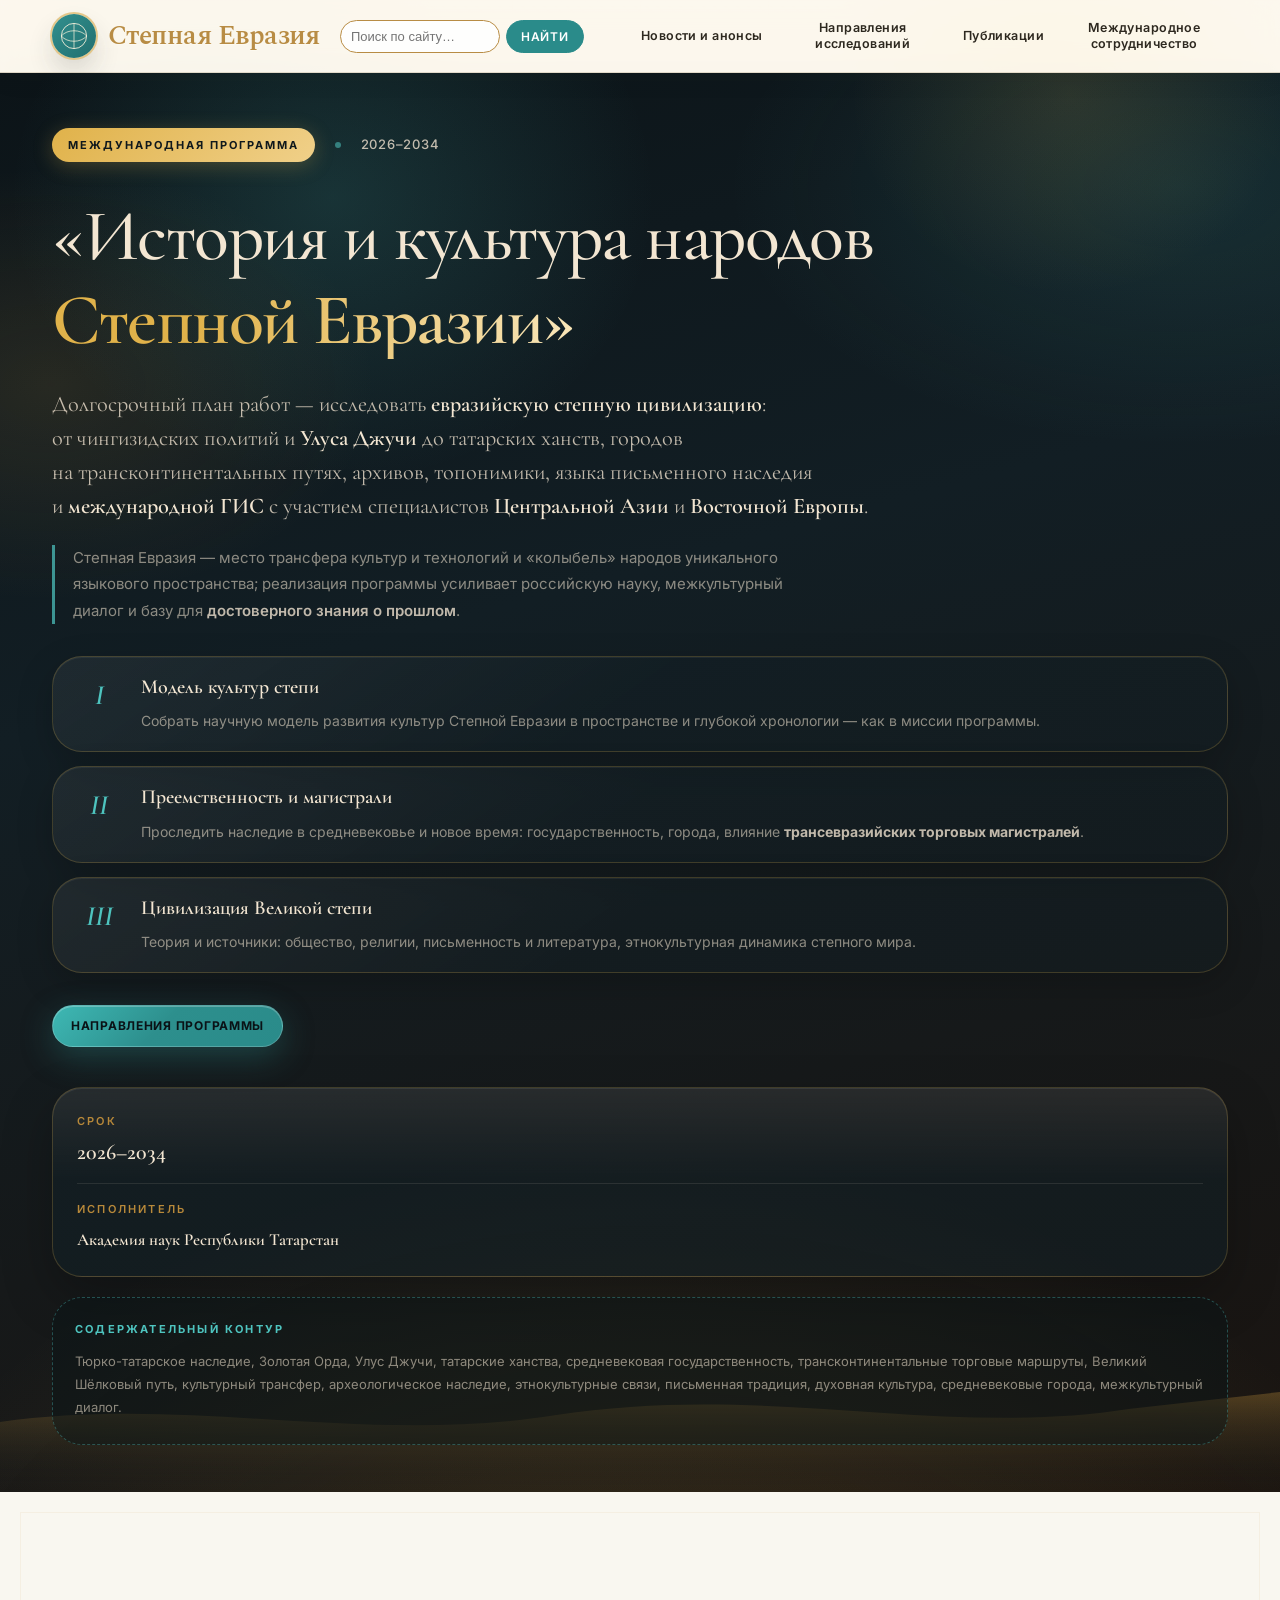
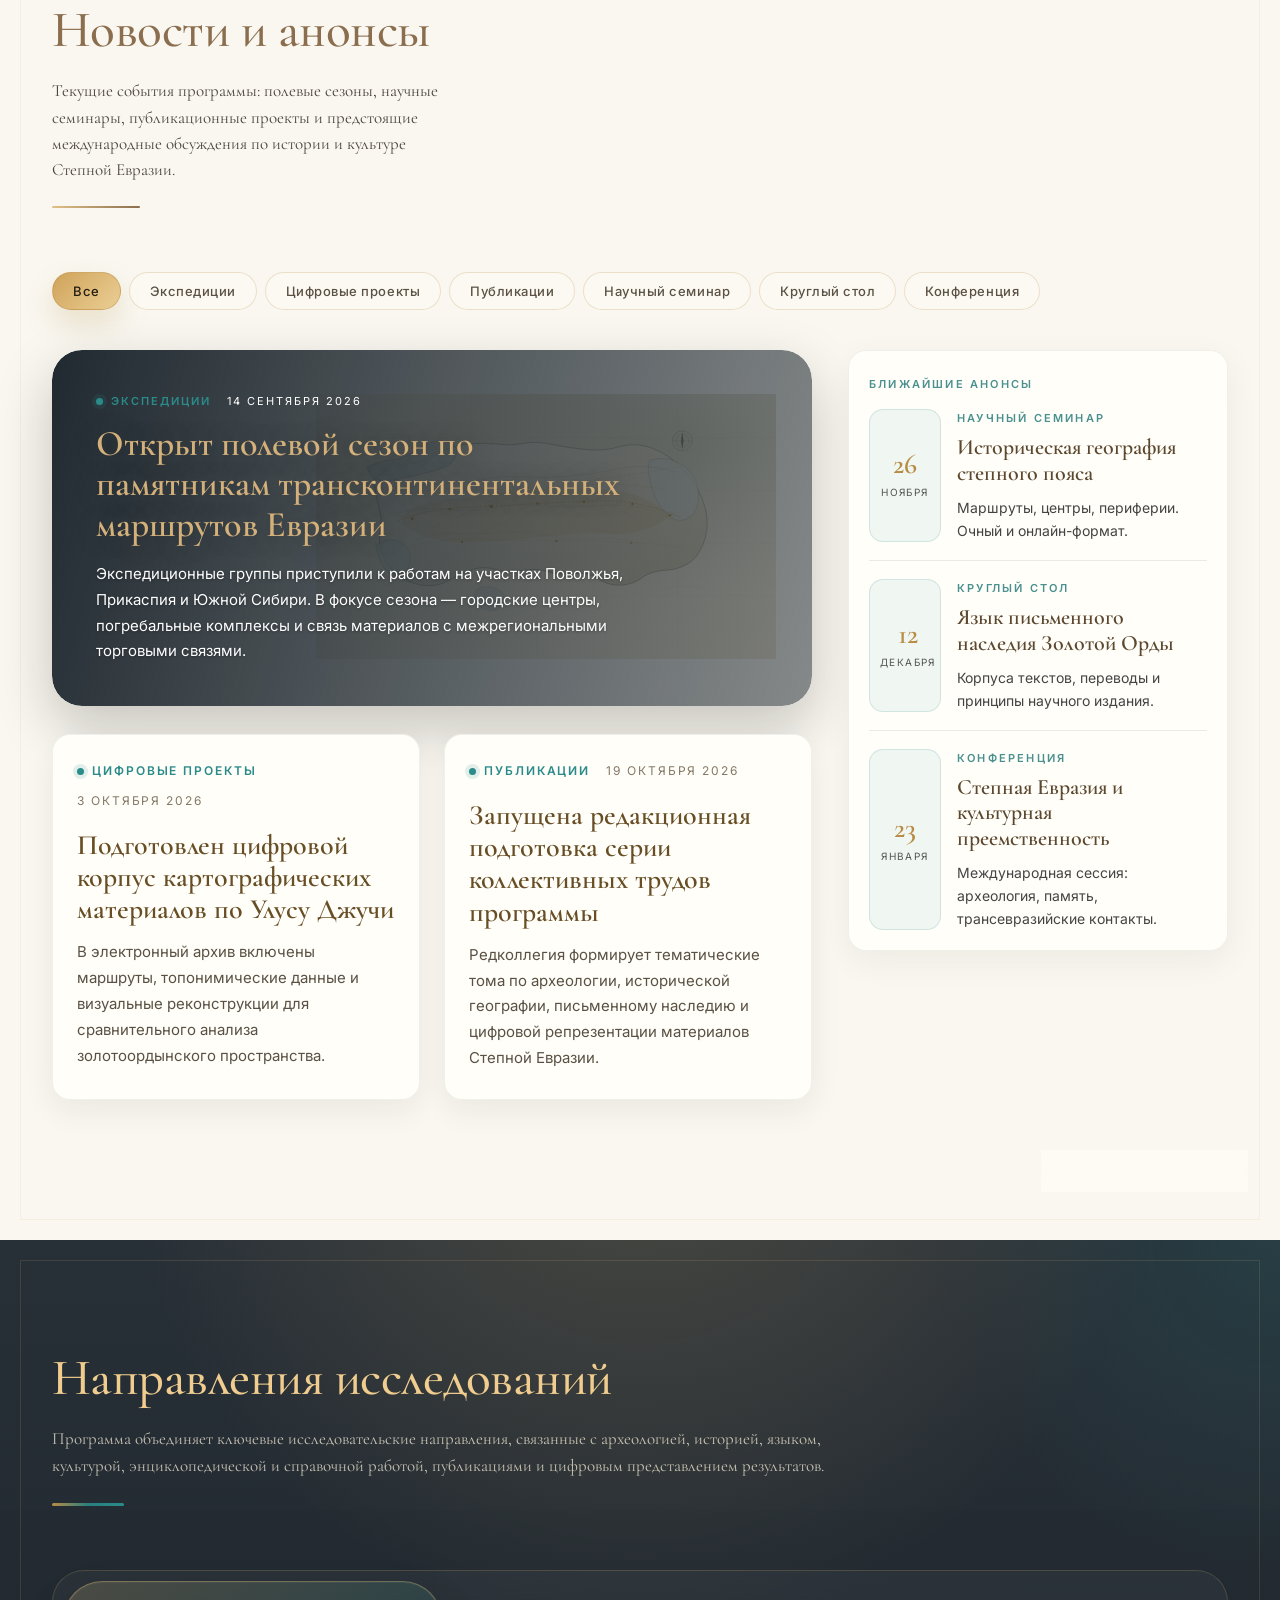
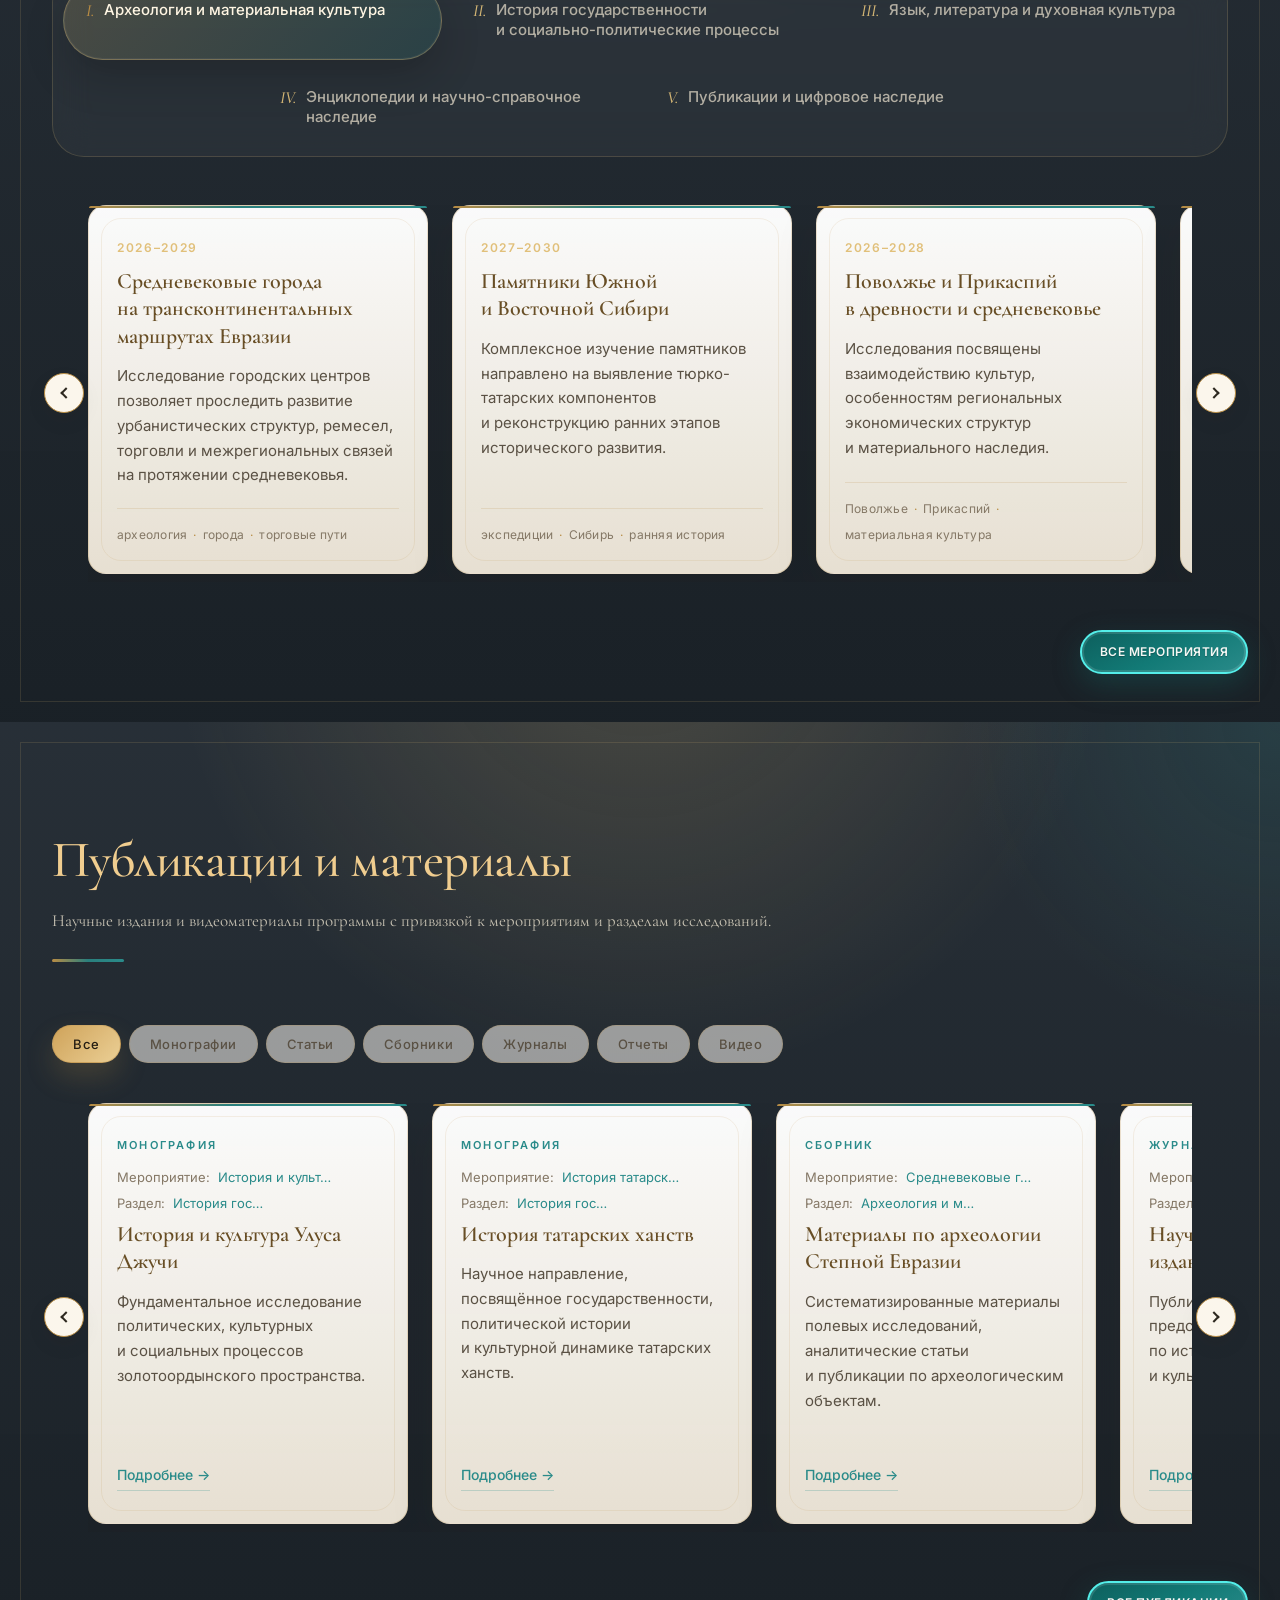
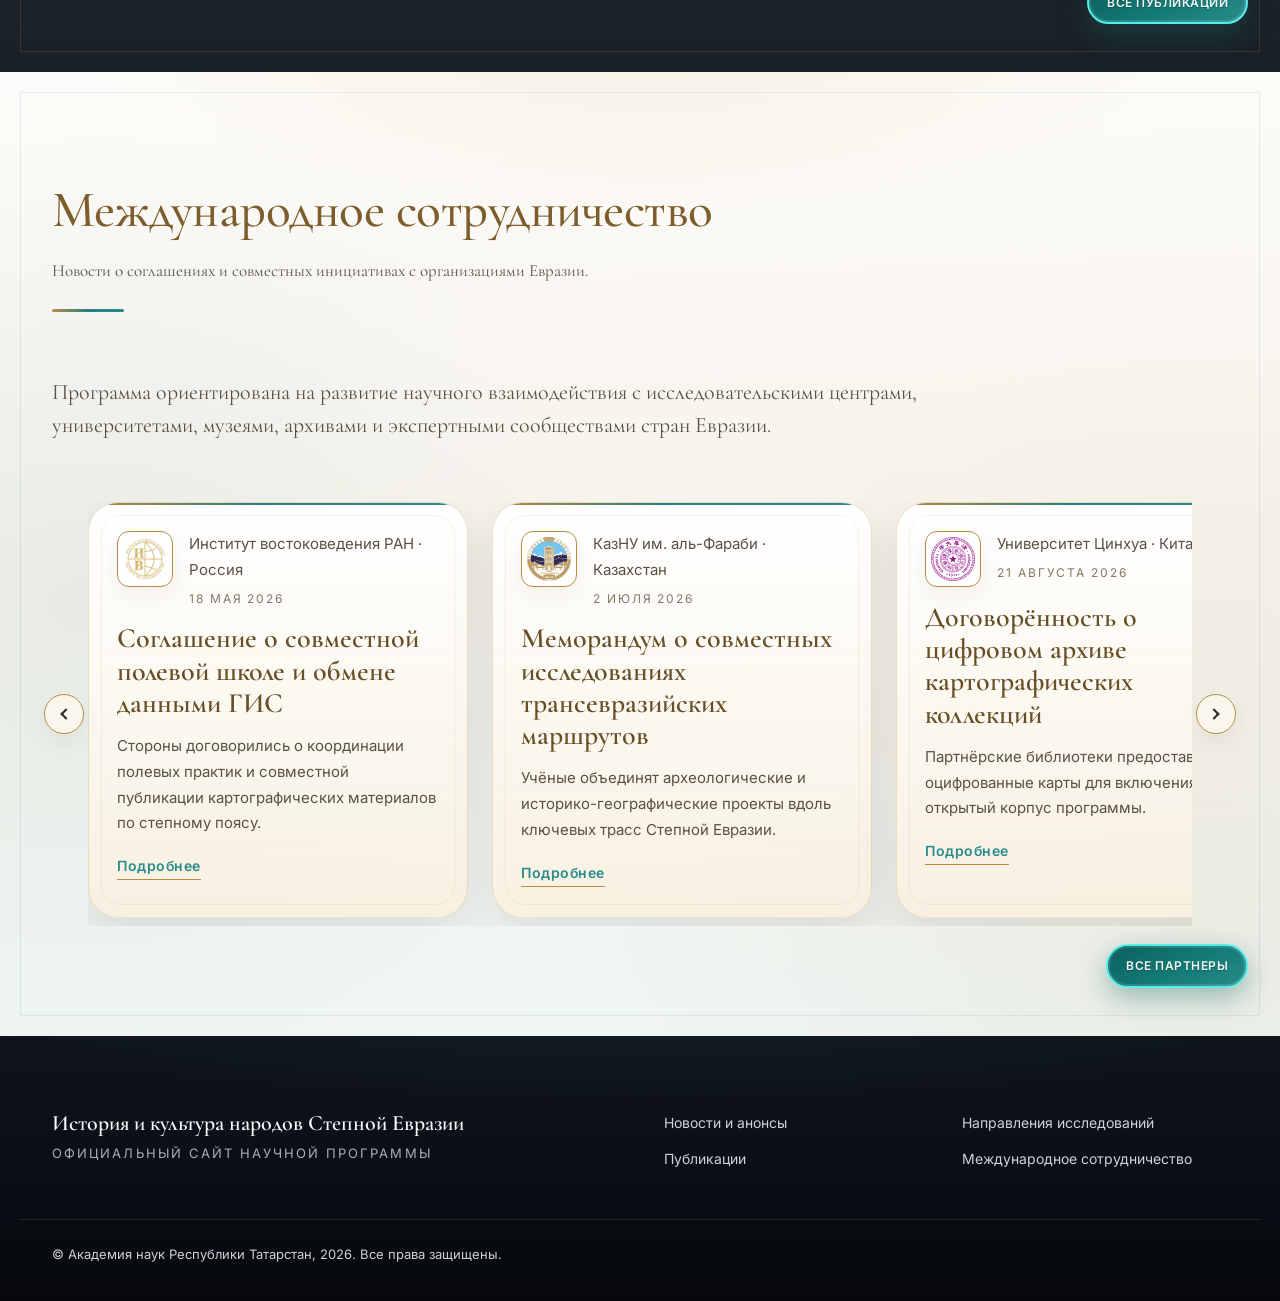
==== commit 3ffd63b1: "First block and search" ====
--- a/index.html
+++ b/index.html
@@ -3,18 +3,21 @@
   <head>
     <meta charset="UTF-8" />
     <meta name="viewport" content="width=device-width, initial-scale=1.0" />
+    <!-- Снимает «залипание» HTML в некоторых превью (Simple Browser и т.п.): убери на продакшене, если не нужно -->
+    <meta http-equiv="Cache-Control" content="no-cache, no-store, must-revalidate" />
+    <meta http-equiv="Pragma" content="no-cache" />
     <meta
       name="description"
-      content="Международная научная программа «История и культура народов Степной Евразии» 2026–2034 гг. — изучение историко-культурного наследия, трансевразийских связей и цивилизационных процессов."
+      content="Международная программа «История и культура народов Степной Евразии» (2026–2034, Казань): степная цивилизация, Улус Джучи и золотоордынское наследие, язык и источники, археология и международная ГИС; АН Республики Татарстан."
     />
-    <title>История и культура народов Степной Евразии — международная научная программа 2026–2034</title>
+    <title>История и культура народов Степной Евразии — международная программа 2026–2034</title>
     <link rel="preconnect" href="https://fonts.googleapis.com" />
     <link rel="preconnect" href="https://fonts.gstatic.com" crossorigin />
     <link
-      href="https://fonts.googleapis.com/css2?family=Cormorant+Garamond:wght@400;500;600;700&family=Inter:wght@300;400;500;600;700&display=swap"
+      href="https://fonts.googleapis.com/css2?family=Cormorant+Garamond:wght@400;500;600;700&family=Inter:wght@300;400;500;600;700&family=Spectral:wght@500;600;700&display=swap"
       rel="stylesheet"
     />
-    <link rel="stylesheet" href="styles.css?v=13" />
+    <link rel="stylesheet" href="styles.css?v=21" />
   </head>
   <body>
     <!-- ============ ВЕРХНЕЕ МЕНЮ ============ -->
@@ -59,73 +62,127 @@
 
     <main>
       <!-- ============ 1. HERO ============ -->
-      <section class="hero" id="hero">
-        <div class="container hero-inner">
-          <div class="hero-layout">
-            <div class="hero-copy">
-              <p class="eyebrow reveal">Международная научная программа · 2026–2034</p>
-              <h1 class="hero-title reveal">
-                История и&nbsp;культура народов<br />
-                <span class="accent">Степной Евразии</span>
+      <section class="hero hero--program" id="hero">
+        <div class="hero--aurora" aria-hidden="true"></div>
+        <div class="hero--grid-deco" aria-hidden="true">
+          <svg class="hero--horizon" viewBox="0 0 1200 120" preserveAspectRatio="none">
+            <path
+              d="M0,78 C180,62 340,92 520,74 C720,54 880,88 1060,70 L1200,60 L1200,120 L0,120 Z"
+              fill="url(#heroHillGrad)"
+              opacity="0.35"
+            />
+            <defs>
+              <linearGradient id="heroHillGrad" x1="0%" y1="0%" x2="0%" y2="100%">
+                <stop offset="0%" stop-color="#c9973d" />
+                <stop offset="100%" stop-color="#0f1a20" stop-opacity="0" />
+              </linearGradient>
+            </defs>
+          </svg>
+        </div>
+
+        <div class="container hero--wrap">
+          <header class="hero--head reveal">
+            <span class="hero--badge">Международная программа</span>
+            <span class="hero--head-sep" aria-hidden="true"></span>
+            <span class="hero--head-meta">2026–2034</span>
+          </header>
+
+          <div class="hero--grid">
+            <div class="hero--column hero--column-main">
+              <h1 class="hero--title reveal">
+                <span class="hero--title-line">«История и&nbsp;культура народов</span>
+                <span class="hero--title-accent">Степной Евразии»</span>
               </h1>
-              <p class="hero-sub reveal">
-                Международная научная программа 2026–2034&nbsp;гг. по&nbsp;изучению
-                историко-культурного наследия, трансевразийских связей и&nbsp;цивилизационных
-                процессов на&nbsp;пространстве Степной Евразии.
+
+              <p class="hero--lede reveal">
+                Долгосрочный план работ — исследовать
+                <strong>евразийскую степную цивилизацию</strong>:  от&nbsp;чингизидских политий
+                и&nbsp;<strong>Улуса Джучи</strong> до&nbsp;татарских ханств, городов
+                на&nbsp;трансконтинентальных путях, архивов, топонимики, языка
+                письменного наследия и&nbsp;<strong>международной ГИС</strong> с&nbsp;участием
+                специалистов <strong>Центральной Азии</strong> и&nbsp;<strong>Восточной Европы</strong>.
               </p>
-              <p class="hero-lead reveal">
-                Программа объединяет фундаментальные и&nbsp;прикладные исследования
-                в&nbsp;области археологии, истории, языка, культуры и&nbsp;цифрового
-                наследия. Ее&nbsp;задача — формирование целостного научного представления
-                о&nbsp;развитии народов и&nbsp;государств Степной Евразии,
-                их&nbsp;взаимодействии, культурной преемственности и&nbsp;роли
-                в&nbsp;мировой истории.
+
+              <p class="hero--why reveal">
+                Степная Евразия — место трансфера культур и&nbsp;технологий и&nbsp;«колыбель»
+                народов уникального языкового пространства; реализация программы усиливает
+                российскую науку, межкультурный диалог и&nbsp;базу для
+                <strong>достоверного знания о&nbsp;прошлом</strong>.
               </p>
 
-              <ul class="hero-badges reveal" role="list">
-                <li><span>01</span>Междисциплинарные исследования</li>
-                <li><span>02</span>Историко-культурное наследие</li>
-                <li><span>03</span>Международное научное сотрудничество</li>
-              </ul>
-            </div>
-
-            <aside class="hero-aside reveal" aria-label="Исследовательский контур программы">
-              <div class="hero-panel">
-                <p class="hero-panel-kicker">Исследовательский контур</p>
-                <ul class="hero-panel-list" role="list">
-                  <li>
-                    <span class="hero-panel-index">01</span>
-                    <div>
-                      <strong>Пространство</strong>
-                      <p>От Поволжья и Прикаспия до Южной Сибири и трансевразийских маршрутов.</p>
-                    </div>
-                  </li>
-                  <li>
-                    <span class="hero-panel-index">02</span>
-                    <div>
-                      <strong>Источники</strong>
-                      <p>Археологические комплексы, письменные памятники, языковые и картографические данные.</p>
-                    </div>
-                  </li>
-                  <li>
-                    <span class="hero-panel-index">03</span>
-                    <div>
-                      <strong>Репрезентация</strong>
-                      <p>Публикации, цифровые архивы, видеоматериалы и научная визуализация результатов.</p>
-                    </div>
-                  </li>
-                </ul>
-              </div>
-
-              <div class="hero-note">
-                <p class="hero-note-label">Гуманитарная инициатива</p>
-                <p class="hero-note-text">
-                  Академический ресурс долгосрочной программы, ориентированной
-                  на&nbsp;системное изучение историко-культурного наследия Степной Евразии.
+              <div class="hero--mission reveal" role="list">
+                <article class="hero--mission-card" role="listitem">
+                  <span class="hero--mission-idx" aria-hidden="true">I</span>
+                  <div class="hero--mission-body">
+                    <h2 class="hero--mission-h">Модель культур степи</h2>
+                    <p>
+                      Собрать научную модель развития культур Степной Евразии
+                      в&nbsp;пространстве и&nbsp;глубокой хронологии — как в&nbsp;миссии программы.
+                    </p>
+                  </div>
+                </article>
+                <article class="hero--mission-card" role="listitem">
+                  <span class="hero--mission-idx" aria-hidden="true">II</span>
+                  <div class="hero--mission-body">
+                    <h2 class="hero--mission-h">Преемственность и&nbsp;магистрали</h2>
+                    <p>
+                      Проследить наследие в&nbsp;средневековье и&nbsp;новое время: государственность,
+                      города, влияние <strong>трансевразийских торговых магистралей</strong>.
+                    </p>
+                  </div>
+                </article>
+                <article class="hero--mission-card" role="listitem">
+                  <span class="hero--mission-idx" aria-hidden="true">III</span>
+                  <div class="hero--mission-body">
+                    <h2 class="hero--mission-h">Цивилизация Великой степи</h2>
+                    <p>
+                      Теория и&nbsp;источники: общество, религии, письменность и&nbsp;литература,
+                      этнокультурная динамика степного мира.
+                    </p>
+                  </div>
+                </article>
+              </div>
+
+              <div class="hero--cta reveal">
+                <a class="btn btn-primary btn-small hero--cta-primary" href="#directions">Направления программы</a>
+              </div>
+            </div>
+
+            <aside class="hero--column hero--column-side reveal" aria-label="Сводные параметры из программы">
+              <div class="hero--glass">
+                <div class="hero--kv">
+                  <span class="hero--kv-label">Срок</span>
+                  <span class="hero--kv-value">2026–2034</span>
+                </div>
+                <div class="hero--kv">
+                  <span class="hero--kv-label">Исполнитель</span>
+                  <span class="hero--kv-value hero--kv-value-tight">Академия наук Республики Татарстан</span>
+                </div>
+              </div>
+
+              <div class="hero--spotlight">
+                <p class="hero--spotlight-k">Содержательный контур</p>
+                <p class="hero--spotlight-text">
+                  Тюрко-татарское наследие, Золотая Орда, Улус Джучи, татарские ханства,
+                  средневековая государственность, трансконтинентальные торговые маршруты,
+                  Великий Шёлковый путь, культурный трансфер, археологическое наследие,
+                  этнокультурные связи, письменная традиция, духовная культура, средневековые города,
+                  межкультурный диалог.
                 </p>
               </div>
             </aside>
           </div>
+
+          <figure class="hero--steppe-map" aria-hidden="true">
+            <img
+              src="assets/hero-steppe-map.png"
+              alt=""
+              width="960"
+              height="480"
+              decoding="async"
+              loading="lazy"
+            />
+          </figure>
         </div>
       </section>
 
@@ -364,7 +421,7 @@
                     <ul class="tags"><li>Улус Джучи</li><li>Золотая Орда</li><li>история</li></ul>
                   </a>
                   <a class="research-card research-card--slide" href="detail.html?kind=event&amp;id=e-t2-4">
-                    <span class="research-years">2028–2033</span>
+                    <span class="research-years">2029–2034</span>
                     <h3>История татарских ханств</h3>
                     <p>Изучение татарских ханств раскрывает особенности политической организации, межгосударственных отношений и&nbsp;исторической преемственности.</p>
                     <ul class="tags"><li>ханства</li><li>государственность</li><li>политические структуры</li></ul>
@@ -417,7 +474,7 @@
                     <ul class="tags"><li>духовная культура</li><li>литература</li><li>письменность</li></ul>
                   </a>
                   <a class="research-card research-card--slide" href="detail.html?kind=event&amp;id=e-t3-5">
-                    <span class="research-years">2027–2033</span>
+                    <span class="research-years">2028–2034</span>
                     <h3>Этнокультурные связи народов Степной Евразии</h3>
                     <p>Это направление посвящено взаимовлияниям культур, трансферу образов и&nbsp;культурной коммуникации на&nbsp;протяжении веков.</p>
                     <ul class="tags"><li>культурные связи</li><li>взаимовлияния</li><li>гуманитаристика</li></ul>
@@ -440,7 +497,7 @@
                     <ul class="tags"><li>энциклопедии</li><li>словари</li><li>популяризация</li></ul>
                   </a>
                   <a class="research-card research-card--slide" href="detail.html?kind=event&amp;id=e-t4-2">
-                    <span class="research-years">2027–2033</span>
+                    <span class="research-years">2028–2034</span>
                     <h3>Научные справочники и&nbsp;корпусные издания</h3>
                     <p>Системные справочники по памятникам, персоналиям и терминологии обеспечивают единую точку входа в материалы программы.</p>
                     <ul class="tags"><li>справочники</li><li>корпуса</li><li>индексация</li></ul>
@@ -475,7 +532,7 @@
                     <ul class="tags"><li>монографии</li><li>научные труды</li><li>публикации</li></ul>
                   </a>
                   <a class="research-card research-card--slide" href="detail.html?kind=event&amp;id=e-t5-2">
-                    <span class="research-years">2026–2033</span>
+                    <span class="research-years">2026–2034</span>
                     <h3>Сборники и&nbsp;журналы</h3>
                     <p>Научные материалы программы получают развитие в&nbsp;периодических и&nbsp;серийных изданиях гуманитарного профиля.</p>
                     <ul class="tags"><li>сборники</li><li>журналы</li><li>академические издания</li></ul>
@@ -487,7 +544,7 @@
                     <ul class="tags"><li>архивы</li><li>базы данных</li><li>цифровое хранение</li></ul>
                   </a>
                   <a class="research-card research-card--slide" href="detail.html?kind=event&amp;id=e-t5-4">
-                    <span class="research-years">2028–2033</span>
+                    <span class="research-years">2029–2034</span>
                     <h3>Геоинформационные и&nbsp;визуальные решения</h3>
                     <p>Цифровые инструменты позволяют наглядно представлять памятники, маршруты, объекты наследия и&nbsp;исследовательские данные.</p>
                     <ul class="tags"><li>ГИС</li><li>визуализация</li><li>картография</li></ul>
--- a/styles.css
+++ b/styles.css
@@ -21,6 +21,7 @@
   --shadow-lg: 0 20px 50px rgba(28, 35, 48, 0.12);
 
   --font-serif: "Cormorant Garamond", "Times New Roman", Georgia, serif;
+  --font-header-brand: "Spectral", "Cormorant Garamond", Georgia, serif;
   --font-sans: "Inter", -apple-system, BlinkMacSystemFont, "Segoe UI", Roboto,
     sans-serif;
 
@@ -173,10 +174,13 @@
   white-space: nowrap;
 }
 .brand-title {
-  font-family: var(--font-serif);
-  font-size: 28px;
+  font-family: var(--font-header-brand);
+  font-size: clamp(1.32rem, 1.05rem + 1vw, 1.68rem);
   font-weight: 600;
-  letter-spacing: 0.01em;
+  letter-spacing: -0.022em;
+  line-height: 1.05;
+  font-feature-settings: "kern" 1, "liga" 1;
+  -webkit-font-smoothing: antialiased;
 }
 .brand-sub {
   font-size: 10px;
@@ -201,8 +205,9 @@
 }
 .nav-list a {
   color: var(--ink-2);
-  font-size: 12px;
+  font-size: 12.5px;
   font-weight: 500;
+  letter-spacing: 0.028em;
   position: relative;
   padding: 6px 2px;
   display: block;
@@ -331,219 +336,390 @@
     0 0 28px color-mix(in srgb, var(--accent-2) 35%, transparent);
 }
 
-/* ---------- Hero ---------- */
+/* ---------- Hero (программа — тёмный акцентный блок) ---------- */
 .hero {
   position: relative;
+  overflow: hidden;
+}
+.hero--program {
+  --hero-fg: #f3e6d2;
+  --hero-fg-dim: rgba(243, 230, 210, 0.78);
+  --hero-fg-muted: rgba(243, 230, 210, 0.55);
+  --hero-gold: #e0b24a;
+  --hero-gold-deep: #b8893a;
+  --hero-teal: #4ec4bf;
+  --hero-card: rgba(18, 32, 38, 0.55);
+  --hero-card-border: rgba(224, 178, 74, 0.22);
   min-height: calc(100vh - 72px);
-  padding: 48px 0 56px;
-  overflow: hidden;
+  padding: 56px 0 48px;
   background:
-    linear-gradient(180deg, rgba(251, 248, 241, 0.36), rgba(245, 240, 229, 0.74) 58%, rgba(247, 244, 237, 0.92) 100%),
-    url("assets/steppe-eurasia-background.svg"),
-    radial-gradient(1100px 560px at 88% 16%, rgba(185, 137, 58, 0.24), transparent 58%),
-    radial-gradient(760px 460px at 8% 16%, rgba(33, 64, 50, 0.14), transparent 50%),
-    linear-gradient(180deg, #fbf8f1 0%, #f5f0e5 58%, var(--bg) 100%);
-  background-repeat: no-repeat, no-repeat, no-repeat, no-repeat, no-repeat;
-  background-position:
-    center,
-    center 22px,
-    88% 16%,
-    8% 16%,
-    center;
-  background-size:
-    cover,
-    min(1460px, 108vw) auto,
-    auto,
-    auto,
-    cover;
-}
-.hero::before,
-.hero::after {
-  content: "";
+    radial-gradient(ellipse 120% 80% at 50% 120%, rgba(224, 178, 74, 0.18), transparent 55%),
+    radial-gradient(900px 520px at 92% 8%, rgba(78, 196, 191, 0.12), transparent 50%),
+    radial-gradient(720px 480px at 4% 22%, rgba(184, 137, 58, 0.14), transparent 45%),
+    linear-gradient(165deg, #0c1418 0%, #121e24 38%, #1a1410 100%);
+  color: var(--hero-fg);
+}
+.hero--aurora {
   position: absolute;
+  inset: -20% -10% auto;
+  height: 72%;
+  background:
+    radial-gradient(closest-side at 30% 40%, rgba(78, 196, 191, 0.16), transparent 70%),
+    radial-gradient(closest-side at 78% 30%, rgba(224, 178, 74, 0.12), transparent 65%);
   pointer-events: none;
 }
-.hero::before {
-  inset: 24px 24px auto;
-  height: 1px;
-  background: linear-gradient(90deg, transparent, rgba(125, 47, 47, 0.26), transparent);
-}
-.hero::after {
-  right: 7%;
-  top: 90px;
-  width: 320px;
-  height: 320px;
+.hero--grid-deco {
+  position: absolute;
+  left: 0;
+  right: 0;
+  bottom: 0;
+  height: min(200px, 28vh);
+  pointer-events: none;
+  opacity: 0.9;
+}
+.hero--horizon {
+  display: block;
+  width: 100%;
+  height: 100%;
+}
+.hero--wrap {
+  position: relative;
+  z-index: 1;
+}
+.hero--head,
+.hero--grid {
+  position: relative;
+  z-index: 1;
+}
+
+/* Декоративная карта Степной Евразии — правый нижний угол (две колонки hero) */
+.hero--steppe-map {
+  position: absolute;
+  right: 0;
+  bottom: clamp(6px, 2.5vmin, 20px);
+  z-index: 0;
+  max-width: 100%;
+  pointer-events: none;
+  line-height: 0;
+}
+.hero--steppe-map img {
+  display: block;
+  width: 100%;
+  height: auto;
+  border-radius: clamp(14px, 2.4vmin, 22px);
+  box-shadow:
+    0 18px 48px rgba(0, 0, 0, 0.52),
+    0 0 0 1px rgba(224, 178, 74, 0.24),
+    inset 0 1px rgba(255, 255, 255, 0.12);
+  object-fit: contain;
+  object-position: right bottom;
+}
+
+/* Карта только при двухколоночном hero: ширина = колонка сайдбара + gap + резерв без пересечений с текстом */
+@media (min-width: 1281px) {
+  .hero--program .hero--wrap {
+    --hero-gap-eff: clamp(28px, 4vw, 56px);
+    /*
+     * Резерв по горизонтали в главной колонке под «хвост» карты —
+     * карты миссии и кнопка не заходят в эту полосу, карту можно шире.
+     */
+    --hero-map-into-main: clamp(150px, 16vw, 360px);
+  }
+
+  .hero--column-main .hero--mission,
+  .hero--column-main .hero--cta {
+    max-width: calc(100% - var(--hero-map-into-main));
+  }
+
+  .hero--mission-card {
+    padding: 16px 18px;
+    gap: 14px;
+    grid-template-columns: 46px minmax(0, 1fr);
+  }
+
+  .hero--mission-idx {
+    font-size: 26px;
+    padding-top: 4px;
+  }
+
+  /*
+   * Базовая ширина гребня сайдбара = 240px (minmax нижняя грань) — гарантия без заезда в текст main.
+   * На более широком вьюпорте дорожка почти всегда 300px → увеличиваем картинку до максимума в рамках той же геометрии.
+   */
+  .hero--steppe-map {
+    width: calc(240px + var(--hero-gap-eff) + var(--hero-map-into-main));
+    max-height: min(65vh, 580px);
+  }
+
+  .hero--steppe-map img {
+    max-height: min(65vh, 580px);
+    max-width: 100%;
+  }
+}
+
+@media (min-width: 1320px) {
+  .hero--column-main .hero--mission,
+  .hero--column-main .hero--cta {
+    /* +60px: при формуле width с 300px чем при S=240 intrusion на 60px больше R */
+    max-width: calc(100% - var(--hero-map-into-main) - 60px);
+  }
+
+  .hero--steppe-map {
+    width: calc(300px + var(--hero-gap-eff) + var(--hero-map-into-main));
+  }
+}
+
+.hero--head {
+  display: flex;
+  flex-wrap: wrap;
+  align-items: center;
+  gap: 12px 20px;
+  margin-bottom: 36px;
+}
+.hero--badge {
+  display: inline-flex;
+  align-items: center;
+  padding: 8px 16px;
+  border-radius: 999px;
+  font-size: 11px;
+  font-weight: 700;
+  letter-spacing: 0.18em;
+  text-transform: uppercase;
+  color: #0f181c;
+  background: linear-gradient(135deg, var(--hero-gold) 0%, #f0d089 100%);
+  box-shadow: 0 4px 20px rgba(224, 178, 74, 0.25);
+}
+.hero--head-meta {
+  font-size: 13px;
+  font-weight: 500;
+  letter-spacing: 0.06em;
+  color: var(--hero-fg-dim);
+}
+.hero--head-sep {
+  width: 6px;
+  height: 6px;
   border-radius: 50%;
-  border: 1px solid rgba(125, 47, 47, 0.12);
+  background: rgba(78, 196, 191, 0.55);
+}
+.hero--grid {
+  display: grid;
+  grid-template-columns: minmax(0, 1fr) minmax(240px, 300px);
+  gap: clamp(28px, 4vw, 56px);
+  align-items: start;
+}
+.hero--column-main {
+  min-width: 0;
+  container-type: inline-size;
+  container-name: hero-main;
+}
+
+/* Двухколоночный hero: узкая текстовая колонка (~1176 − сайд − gap) — без этого «История и культура народов» лезет на два ряда */
+@container hero-main (min-width: 700px) and (max-width: 940px) {
+  .hero--title {
+    font-size: clamp(34px, 10cqi, 54px);
+  }
+  .hero--title-line {
+    white-space: nowrap;
+  }
+}
+
+.hero--title {
+  font-family: var(--font-serif);
+  font-weight: 600;
+  font-size: clamp(38px, 5.8vw, 72px);
+  line-height: 1.06;
+  letter-spacing: -0.02em;
+  margin: 0 0 28px;
+  color: var(--hero-fg);
+}
+.hero--title-line {
+  display: block;
+  font-weight: 500;
+  color: var(--hero-fg);
+}
+.hero--title-accent {
+  display: block;
+  margin-top: 8px;
+  background: linear-gradient(92deg, var(--hero-gold) 12%, #fff2d2 52%, var(--hero-teal) 92%);
+  -webkit-background-clip: text;
+  background-clip: text;
+  color: transparent;
+  -webkit-text-fill-color: transparent;
+}
+.hero--lede {
+  font-family: var(--font-serif);
+  font-size: clamp(19px, 1.75vw, 24px);
+  line-height: 1.52;
+  color: var(--hero-fg-dim);
+  margin: 0 0 22px;
+  max-width: 52rem;
+}
+.hero--lede strong {
+  color: var(--hero-fg);
+  font-weight: 600;
+}
+.hero--why {
+  font-size: 15px;
+  line-height: 1.75;
+  color: var(--hero-fg-muted);
+  margin: 0 0 32px;
+  max-width: 48rem;
+  padding-left: 18px;
+  border-left: 3px solid color-mix(in srgb, var(--hero-teal) 72%, transparent);
+}
+.hero--why strong {
+  color: var(--hero-fg-dim);
+  font-weight: 600;
+}
+.hero--mission {
+  display: grid;
+  gap: 14px;
+  margin-bottom: 32px;
+}
+.hero--mission-card {
+  display: grid;
+  grid-template-columns: 52px minmax(0, 1fr);
+  gap: 16px;
+  align-items: start;
+  padding: 18px 20px;
+  border-radius: var(--radius-lg);
+  background: linear-gradient(
+    145deg,
+    rgba(255, 255, 255, 0.06),
+    rgba(18, 32, 38, 0.35) 48%
+  );
+  border: 1px solid var(--hero-card-border);
   box-shadow:
-    0 0 0 28px rgba(125, 47, 47, 0.04),
-    0 0 0 68px rgba(14, 42, 71, 0.03);
-}
+    inset 0 1px rgba(255, 255, 255, 0.06),
+    0 12px 36px rgba(0, 0, 0, 0.2);
+}
+.hero--mission-idx {
+  font-family: var(--font-serif);
+  font-size: 28px;
+  font-weight: 600;
+  font-style: italic;
+  line-height: 1;
+  color: var(--hero-teal);
+  text-align: center;
+  padding-top: 6px;
+}
+.hero--mission-h {
+  font-family: var(--font-serif);
+  font-size: 20px;
+  font-weight: 600;
+  line-height: 1.22;
+  margin: 0 0 10px;
+  color: var(--hero-fg);
+}
+.hero--mission-body p {
+  margin: 0;
+  font-size: 14px;
+  line-height: 1.72;
+  color: var(--hero-fg-muted);
+}
+.hero--mission-body strong {
+  color: var(--hero-fg-dim);
+}
+.hero--cta {
+  display: flex;
+  flex-wrap: wrap;
+  gap: 12px 16px;
+  margin-bottom: 8px;
+}
+.hero--cta-primary.btn-primary {
+  background: linear-gradient(135deg, #3eb8b4 0%, #2d8f8d 48%, var(--accent-2) 100%);
+  border-color: rgba(255, 255, 255, 0.2);
+  color: #0a1216;
+  font-weight: 700;
+  letter-spacing: 0.06em;
+  box-shadow:
+    0 10px 32px rgba(42, 139, 138, 0.35),
+    inset 0 1px rgba(255, 255, 255, 0.25);
+}
+.hero--cta-primary.btn-primary:hover {
+  background: linear-gradient(135deg, #62d9d5 0%, #3aacaa 55%, var(--accent-2) 100%);
+  color: #051014;
+}
+.hero--column-side {
+  display: flex;
+  flex-direction: column;
+  gap: 20px;
+  position: sticky;
+  top: 96px;
+}
+.hero--glass {
+  padding: 24px;
+  border-radius: var(--radius-lg);
+  background: linear-gradient(
+    180deg,
+    rgba(255, 255, 255, 0.08) 0%,
+    var(--hero-card) 48%
+  );
+  border: 1px solid var(--hero-card-border);
+  box-shadow:
+    inset 0 1px rgba(255, 255, 255, 0.08),
+    0 20px 50px rgba(0, 0, 0, 0.25);
+}
+.hero--kv {
+  padding-bottom: 16px;
+  margin-bottom: 16px;
+  border-bottom: 1px solid rgba(243, 230, 210, 0.1);
+}
+.hero--kv:last-child {
+  margin-bottom: 0;
+  padding-bottom: 0;
+  border-bottom: 0;
+}
+.hero--kv-label {
+  display: block;
+  font-size: 11px;
+  font-weight: 600;
+  letter-spacing: 0.2em;
+  text-transform: uppercase;
+  color: var(--hero-gold-deep);
+  margin-bottom: 8px;
+}
+.hero--kv-value {
+  font-family: var(--font-serif);
+  font-size: 22px;
+  font-weight: 600;
+  line-height: 1.28;
+  color: var(--hero-fg);
+}
+.hero--kv-value-tight {
+  font-size: 17px;
+  font-weight: 600;
+}
+.hero--spotlight {
+  padding: 22px 22px 24px;
+  border-radius: var(--radius-lg);
+  border: 1px dashed rgba(78, 196, 191, 0.35);
+  background: rgba(10, 20, 24, 0.45);
+}
+.hero--spotlight-k {
+  margin: 0 0 12px;
+  font-size: 11px;
+  font-weight: 700;
+  letter-spacing: 0.2em;
+  text-transform: uppercase;
+  color: var(--hero-teal);
+}
+.hero--spotlight-text {
+  margin: 0;
+  font-size: 13px;
+  line-height: 1.78;
+  color: var(--hero-fg-muted);
+}
+.hero--spotlight-text strong {
+  color: var(--hero-fg-dim);
+}
+
+/* legacy helpers (нет в разметке, оставлено для совместимости страниц) */
 .hero-map {
   display: none;
 }
 .hero-map-svg {
   display: none;
-}
-.hero-inner {
-  position: relative;
-}
-.hero-layout {
-  display: grid;
-  grid-template-columns: minmax(0, 1.1fr) minmax(280px, 360px);
-  gap: 64px;
-  align-items: end;
-}
-.hero-copy {
-  max-width: 860px;
-}
-.eyebrow {
-  display: inline-block;
-  font-size: 12px;
-  font-weight: 600;
-  text-transform: uppercase;
-  letter-spacing: 0.2em;
-  color: var(--accent);
-  border-left: 2px solid var(--accent);
-  padding-left: 12px;
-  margin: 0 0 28px;
-}
-.hero-title {
-  font-family: var(--font-serif);
-  font-weight: 500;
-  font-size: clamp(40px, 6vw, 76px);
-  line-height: 1.05;
-  letter-spacing: -0.01em;
-  margin: 0 0 28px;
-  color: var(--ink);
-}
-.hero-title .accent {
-  color: var(--accent);
-  font-style: italic;
-  font-weight: 600;
-}
-.hero-sub {
-  font-family: var(--font-serif);
-  font-size: clamp(18px, 1.6vw, 22px);
-  line-height: 1.45;
-  color: var(--ink-2);
-  margin: 0 0 24px;
-  max-width: 760px;
-}
-.hero-lead {
-  font-size: 16px;
-  line-height: 1.75;
-  color: var(--ink-2);
-  max-width: 720px;
-  margin: 0 0 36px;
-}
-.hero-badges {
-  display: flex;
-  flex-wrap: wrap;
-  gap: 28px 36px;
-  margin: 0 0 44px;
-  padding: 22px 24px;
-  border: 1px solid rgba(216, 209, 189, 0.8);
-  border-radius: var(--radius-lg);
-  background: rgba(255, 255, 255, 0.52);
-  backdrop-filter: blur(8px);
-}
-.hero-badges li {
-  display: flex;
-  align-items: center;
-  gap: 10px;
-  font-size: 14px;
-  font-weight: 500;
-  color: var(--ink);
-}
-.hero-badges li span {
-  font-family: var(--font-serif);
-  font-size: 20px;
-  font-style: italic;
-  color: var(--accent-soft);
-  font-weight: 600;
-}
-.hero-aside {
-  display: flex;
-  flex-direction: column;
-  gap: 18px;
-  align-self: stretch;
-}
-.hero-panel,
-.hero-note {
-  position: relative;
-  background: linear-gradient(180deg, rgba(255, 255, 255, 0.92), rgba(250, 247, 240, 0.82));
-  border: 1px solid rgba(216, 209, 189, 0.95);
-  border-radius: var(--radius-lg);
-  box-shadow: var(--shadow-lg);
-  overflow: hidden;
-}
-.hero-panel::before,
-.hero-note::before {
-  content: "";
-  position: absolute;
-  top: 0;
-  left: 0;
-  right: 0;
-  height: 2px;
-  pointer-events: none;
-  border-top-left-radius: inherit;
-  border-top-right-radius: inherit;
-  background: linear-gradient(90deg, var(--accent) 0%, #2a7f7d 44%, var(--accent-2) 100%);
-}
-.hero-panel {
-  padding: 28px 26px 24px;
-}
-.hero-panel-kicker,
-.hero-note-label {
-  margin: 0 0 18px;
-  font-size: 11px;
-  letter-spacing: 0.22em;
-  text-transform: uppercase;
-  color: var(--accent);
-  font-weight: 600;
-}
-.hero-panel-list {
-  display: grid;
-  gap: 18px;
-}
-.hero-panel-list li {
-  display: grid;
-  grid-template-columns: 42px 1fr;
-  gap: 14px;
-  align-items: start;
-  padding-top: 18px;
-  border-top: 1px solid rgba(216, 209, 189, 0.75);
-}
-.hero-panel-list li:first-child {
-  padding-top: 0;
-  border-top: 0;
-}
-.hero-panel-index {
-  font-family: var(--font-serif);
-  font-size: 26px;
-  line-height: 1;
-  color: var(--accent-soft);
-  font-style: italic;
-}
-.hero-panel-list strong {
-  display: block;
-  margin-bottom: 6px;
-  font-family: var(--font-serif);
-  font-size: 22px;
-  line-height: 1.15;
-  color: var(--ink);
-  font-weight: 600;
-}
-.hero-panel-list p,
-.hero-note-text {
-  margin: 0;
-  color: var(--ink-2);
-  font-size: 14px;
-  line-height: 1.7;
-}
-.hero-note {
-  padding: 22px 24px 24px;
 }
 
 /* ---------- Sections ---------- */
@@ -1724,11 +1900,17 @@
   }
 }
 
+@media (max-width: 1280px) {
+  .hero--grid {
+    grid-template-columns: 1fr;
+    gap: 32px;
+  }
+  .hero--steppe-map {
+    display: none;
+  }
+}
+
 @media (max-width: 1100px) {
-  .hero-layout {
-    grid-template-columns: minmax(0, 1fr) 320px;
-    gap: 36px;
-  }
   .cards-grid,
   .news-grid,
   .pub-grid,
@@ -1782,19 +1964,13 @@
     grid-template-columns: 1fr;
     gap: 40px;
   }
-  .hero-layout {
-    grid-template-columns: 1fr;
-    gap: 28px;
-  }
-  .hero-aside {
+  .hero--column-side {
+    position: static;
     max-width: 560px;
   }
-  .hero {
+  .hero--program {
     min-height: auto;
-    padding: 60px 0 48px;
-  }
-  .hero-map {
-    opacity: 0.24;
+    padding: 48px 0 40px;
   }
 
   .tab {
@@ -1822,16 +1998,9 @@
   .results-grid {
     gap: 1px;
   }
-  .hero-badges {
-    flex-direction: column;
-    gap: 16px;
-    padding: 20px;
-  }
-  .hero-panel,
-  .hero-note,
-  .contacts-form {
-    padding-left: 20px;
-    padding-right: 20px;
+  .hero--mission-card {
+    grid-template-columns: 44px minmax(0, 1fr);
+    padding: 16px 18px;
   }
   .contacts-form {
     padding-top: 28px;
@@ -1935,7 +2104,8 @@
 
 .brand-title {
   color: var(--accent);
-  letter-spacing: 0;
+  letter-spacing: -0.02em;
+  text-shadow: 0 1px 0 rgba(255, 252, 245, 0.45);
 }
 
 .brand-mark {
@@ -1954,7 +2124,8 @@
 .nav-list a {
   color: var(--ink);
   font-weight: 600;
-  letter-spacing: 0.02em;
+  letter-spacing: 0.034em;
+  font-feature-settings: "kern" 1, "calt" 1;
 }
 
 .nav-list a::after {
@@ -2027,92 +2198,11 @@
   transform: translateY(-2px);
 }
 
-.hero {
-  padding: 96px 0 72px;
-  background:
-    linear-gradient(180deg, rgba(255, 250, 242, 0.82), rgba(245, 230, 197, 0.34) 30%, rgba(245, 230, 197, 0.06) 50%, rgba(246, 240, 227, 1) 100%),
-    radial-gradient(circle at 80% 18%, rgba(255, 220, 150, 0.68), transparent 14%),
-    radial-gradient(circle at 80% 18%, rgba(255, 220, 150, 0.22), transparent 28%),
-    linear-gradient(180deg, rgba(255, 254, 250, 0.9) 0%, rgba(251, 227, 176, 0.36) 28%, rgba(122, 90, 39, 0.54) 62%, rgba(246, 240, 227, 0) 63%),
-    url("assets/steppe-eurasia-background.svg"),
-    linear-gradient(180deg, #fffaf1 0%, #f7edd7 34%, #d3ad68 61%, #7a5928 100%);
-  background-repeat: no-repeat;
-  background-position:
-    center,
-    80% 18%,
-    80% 18%,
-    center,
-    center 38px,
-    center;
-  background-size:
-    cover,
-    auto,
-    auto,
-    cover,
-    min(1540px, 110vw) auto,
-    cover;
-}
-
-.hero::after {
-  top: 98px;
-  right: 7%;
-  width: 420px;
-  height: 420px;
-  border: 0;
-  border-radius: 50%;
-  background: radial-gradient(circle, rgba(255, 228, 170, 0.4), rgba(255, 228, 170, 0) 64%);
-  box-shadow: none;
-}
-
-.hero-inner {
-  position: relative;
-  z-index: 1;
-}
-
-.eyebrow {
-  color: var(--accent);
-  border-left: 0;
-  padding-left: 0;
-  margin-bottom: 22px;
-  text-shadow: 0 1px 0 rgba(255, 255, 255, 0.55);
-}
-
-.hero-title {
-  color: var(--accent);
-  text-shadow: 0 2px 20px rgba(255, 245, 220, 0.65);
-}
-
-.hero-title .accent {
-  color: #987037;
-  font-style: normal;
-  text-shadow: 0 1px 18px rgba(255, 245, 220, 0.75);
-}
-
-.hero-sub {
-  color: #8d6a31;
-  text-shadow: 0 1px 0 rgba(255, 255, 255, 0.5);
-}
-
-.hero-lead {
-  max-width: 700px;
-  color: rgba(45, 40, 31, 0.92);
-}
-
-.hero-badges {
-  border-color: rgba(184, 140, 68, 0.24);
-  background:
-    linear-gradient(180deg, rgba(252, 247, 238, 0.84), rgba(249, 240, 223, 0.72));
-  box-shadow:
-    inset 0 0 0 1px rgba(255, 255, 255, 0.55),
-    0 18px 38px rgba(46, 32, 16, 0.08);
-}
-
-.hero-badges li span {
-  color: var(--accent-2);
-}
-
-.hero-panel,
-.hero-note,
+/* Блок программы: финальные акценты в «золотой» теме документа */
+.hero--program .hero--cta-primary.btn-primary {
+  text-shadow: none;
+}
+
 .research-card,
 .news-card,
 .announcements-panel,
@@ -2127,8 +2217,6 @@
   box-shadow: var(--shadow-md);
 }
 
-.hero-panel::after,
-.hero-note::after,
 .research-card::after,
 .news-card::after,
 .announcements-panel::after,
@@ -2144,19 +2232,12 @@
   pointer-events: none;
 }
 
-.hero-panel-kicker,
-.hero-note-label,
 .announcements-kicker,
 .announcement-type,
 .pub-type {
   color: var(--accent-2);
 }
 
-.hero-panel-index {
-  color: var(--accent-2);
-}
-
-.hero-panel-list strong,
 .research-card h3,
 .result-card h3,
 .news-card:not(.news-hero) h3,
@@ -2404,6 +2485,41 @@
   color: color-mix(in srgb, var(--accent-soft) 88%, var(--accent-2));
 }
 
+.page-list-events .tabs-track-row-all {
+  grid-column: 1 / -1;
+  margin-bottom: 10px;
+}
+.page-list-events .tab.tab--all {
+  justify-content: center;
+  width: 100%;
+  text-align: center;
+}
+.page-list-events .tab-label--all {
+  flex: none;
+  width: 100%;
+  font-weight: 600;
+}
+.page-list-events #listRoot:not(.events-view-all) .events-all-section-heading {
+  display: none;
+}
+.page-list-events #listRoot.events-view-all > .tab-panel {
+  display: block;
+  opacity: 1;
+  transform: none;
+  animation: none;
+}
+.page-list-events #listRoot.events-view-all > .tab-panel + .tab-panel {
+  margin-top: clamp(32px, 4vw, 48px);
+}
+.page-list-events #listRoot.events-view-all .events-all-section-heading {
+  margin: 0 0 18px;
+  font-family: var(--font-serif);
+  font-size: clamp(1.2rem, 2.4vw, 1.45rem);
+  font-weight: 600;
+  color: var(--ink);
+  line-height: 1.3;
+}
+
 .page-list-news .news-list-search-wrap,
 .page-list-events .news-list-search-wrap,
 .page-list-pubs .news-list-search-wrap {
@@ -2439,9 +2555,15 @@
   box-shadow: 0 0 0 3px rgba(42, 139, 138, 0.18);
 }
 .page-list-news .news-search-empty,
-.page-list-events .news-search-empty {
+.page-list-events .news-search-empty,
+.page-list-pubs .news-search-empty {
   padding: 12px 0 8px;
   font-size: 15px;
+}
+.page-list-news .news-search-empty.is-hidden,
+.page-list-events .news-search-empty.is-hidden,
+.page-list-pubs .news-search-empty.is-hidden {
+  display: none !important;
 }
 
 .page-list-events .news-list-search-wrap {
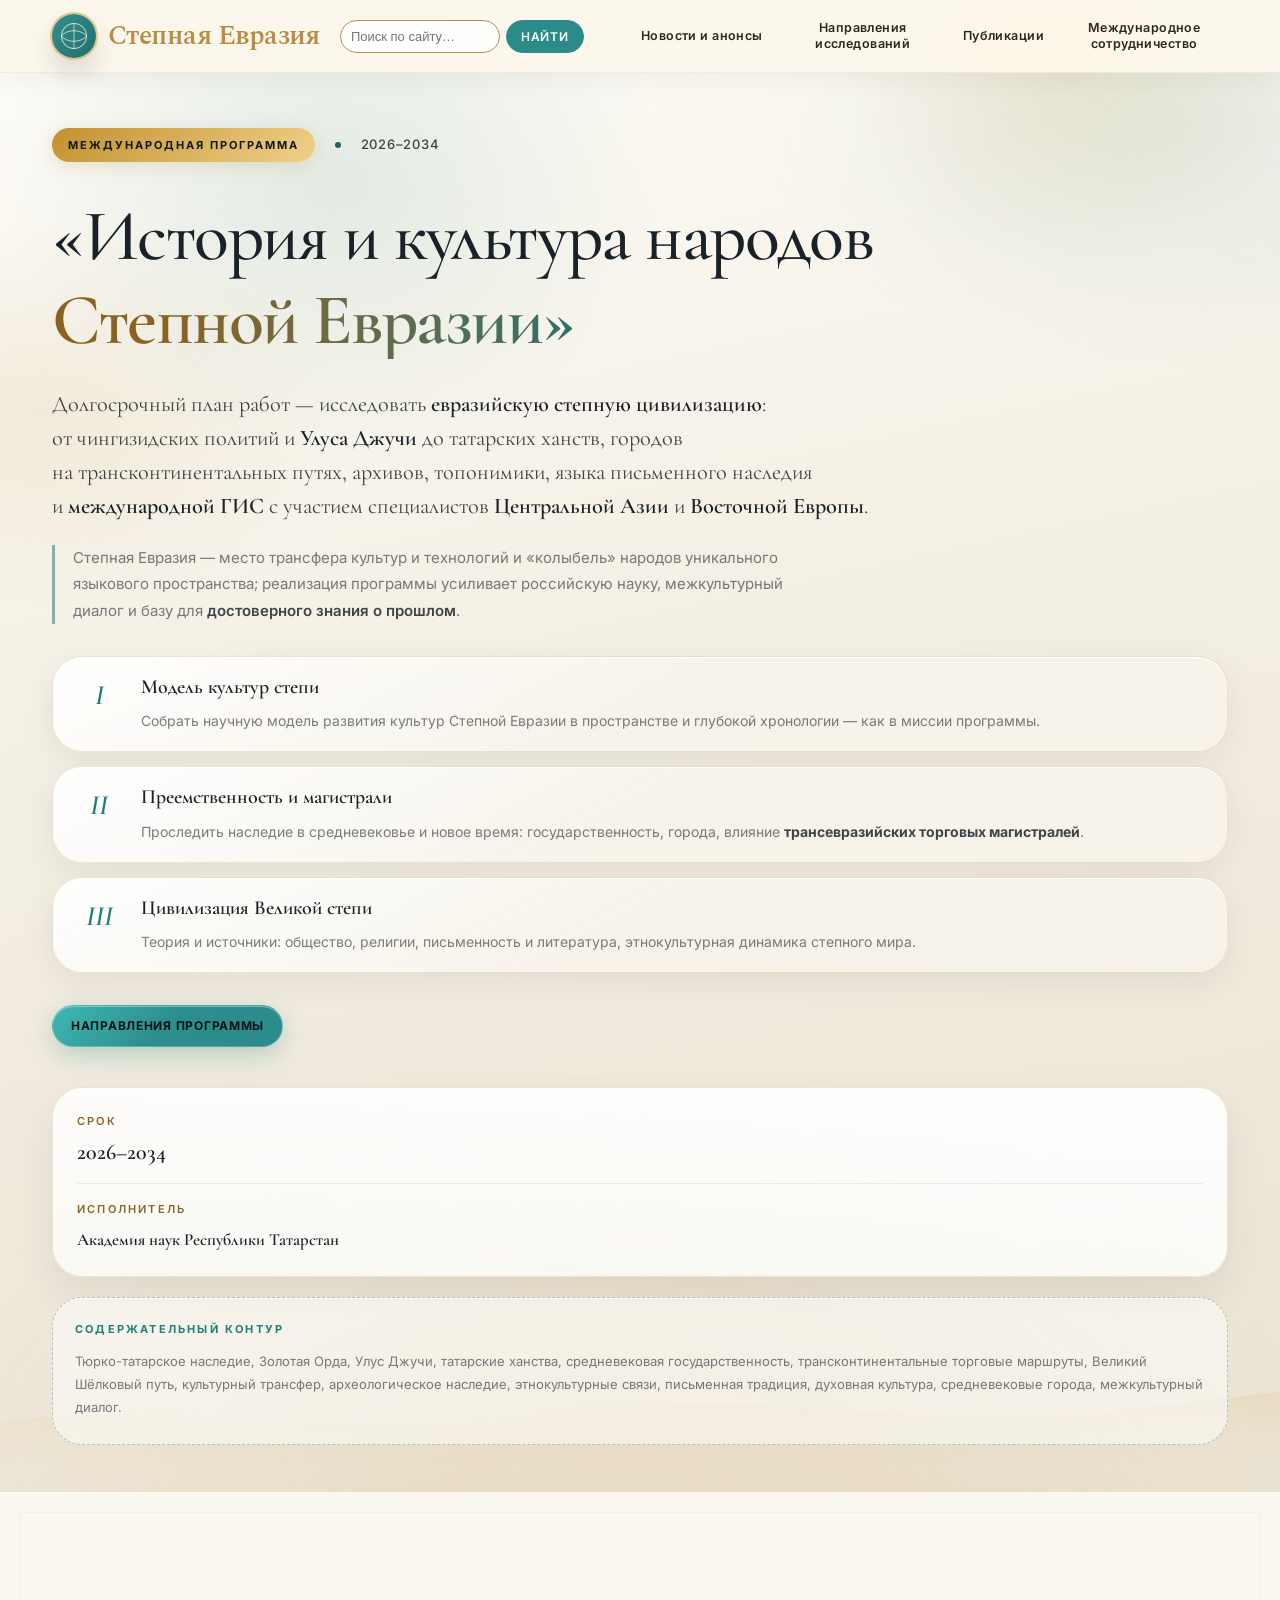
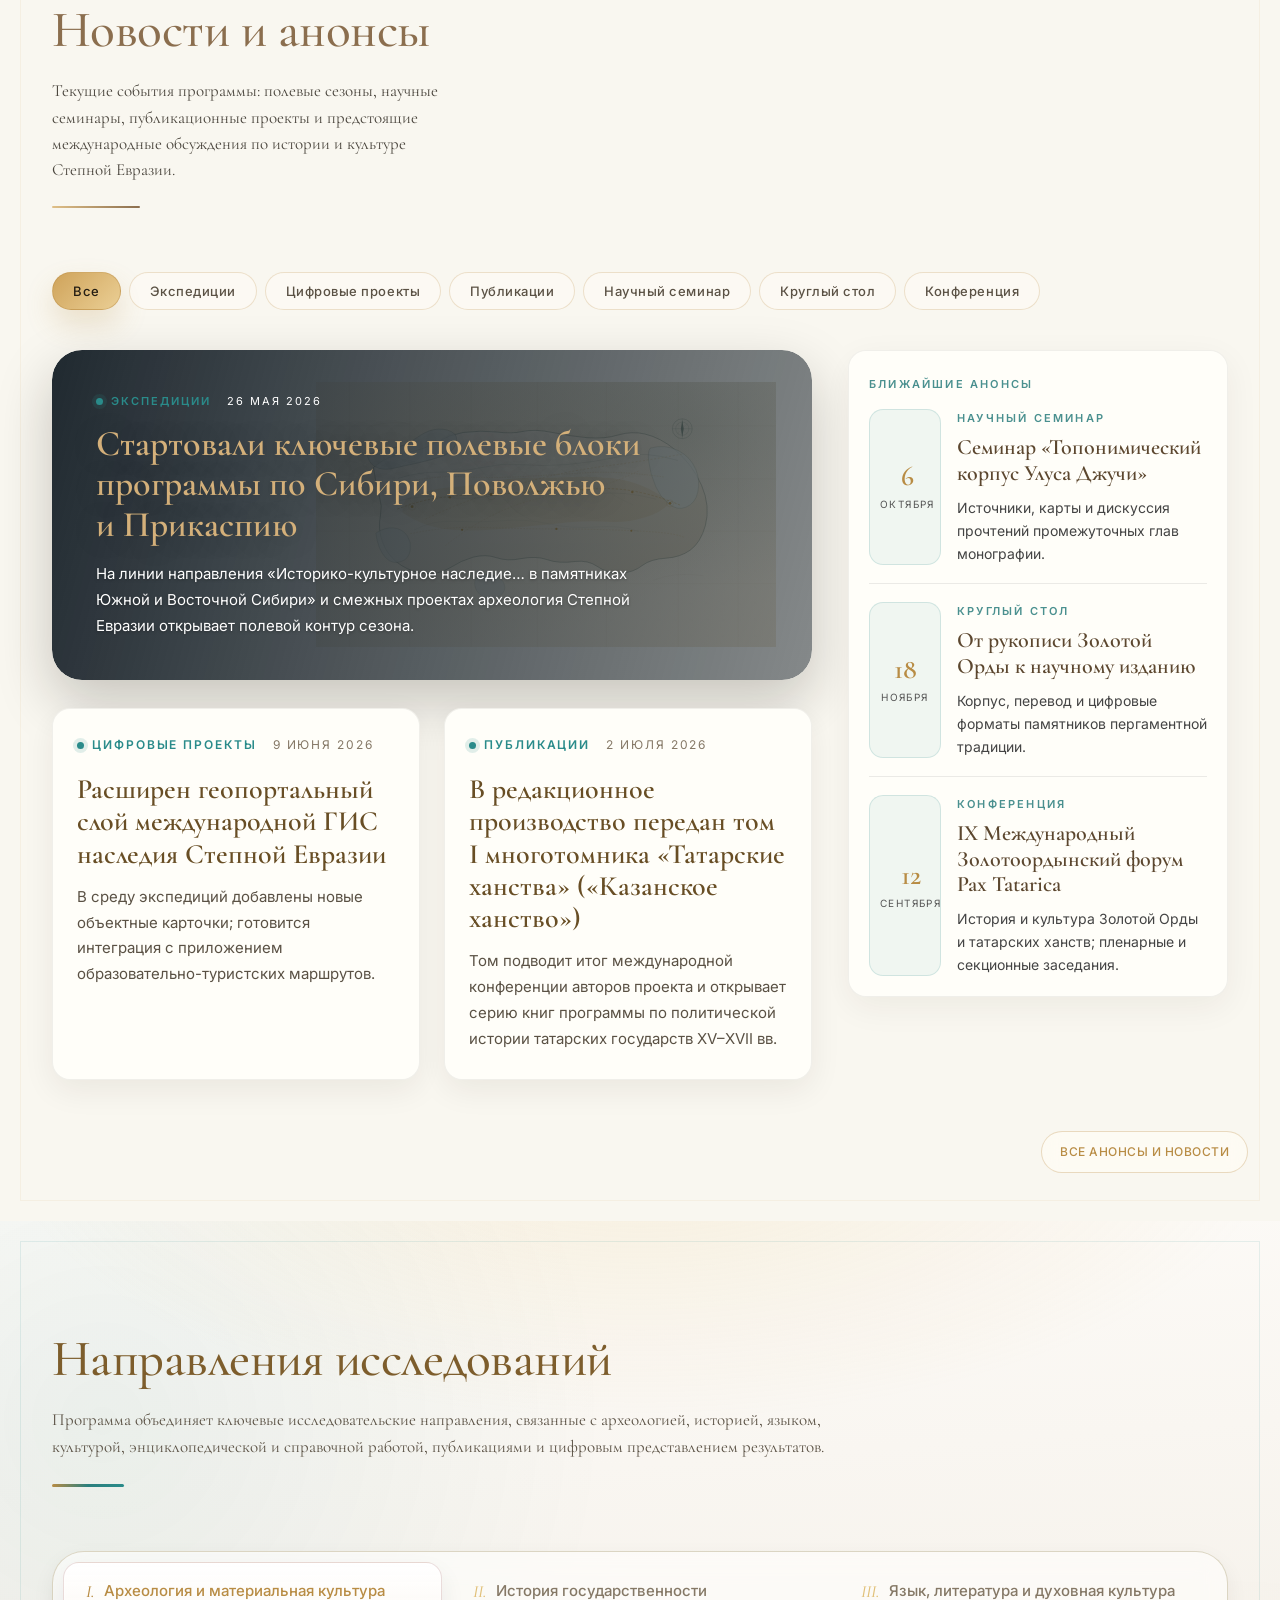
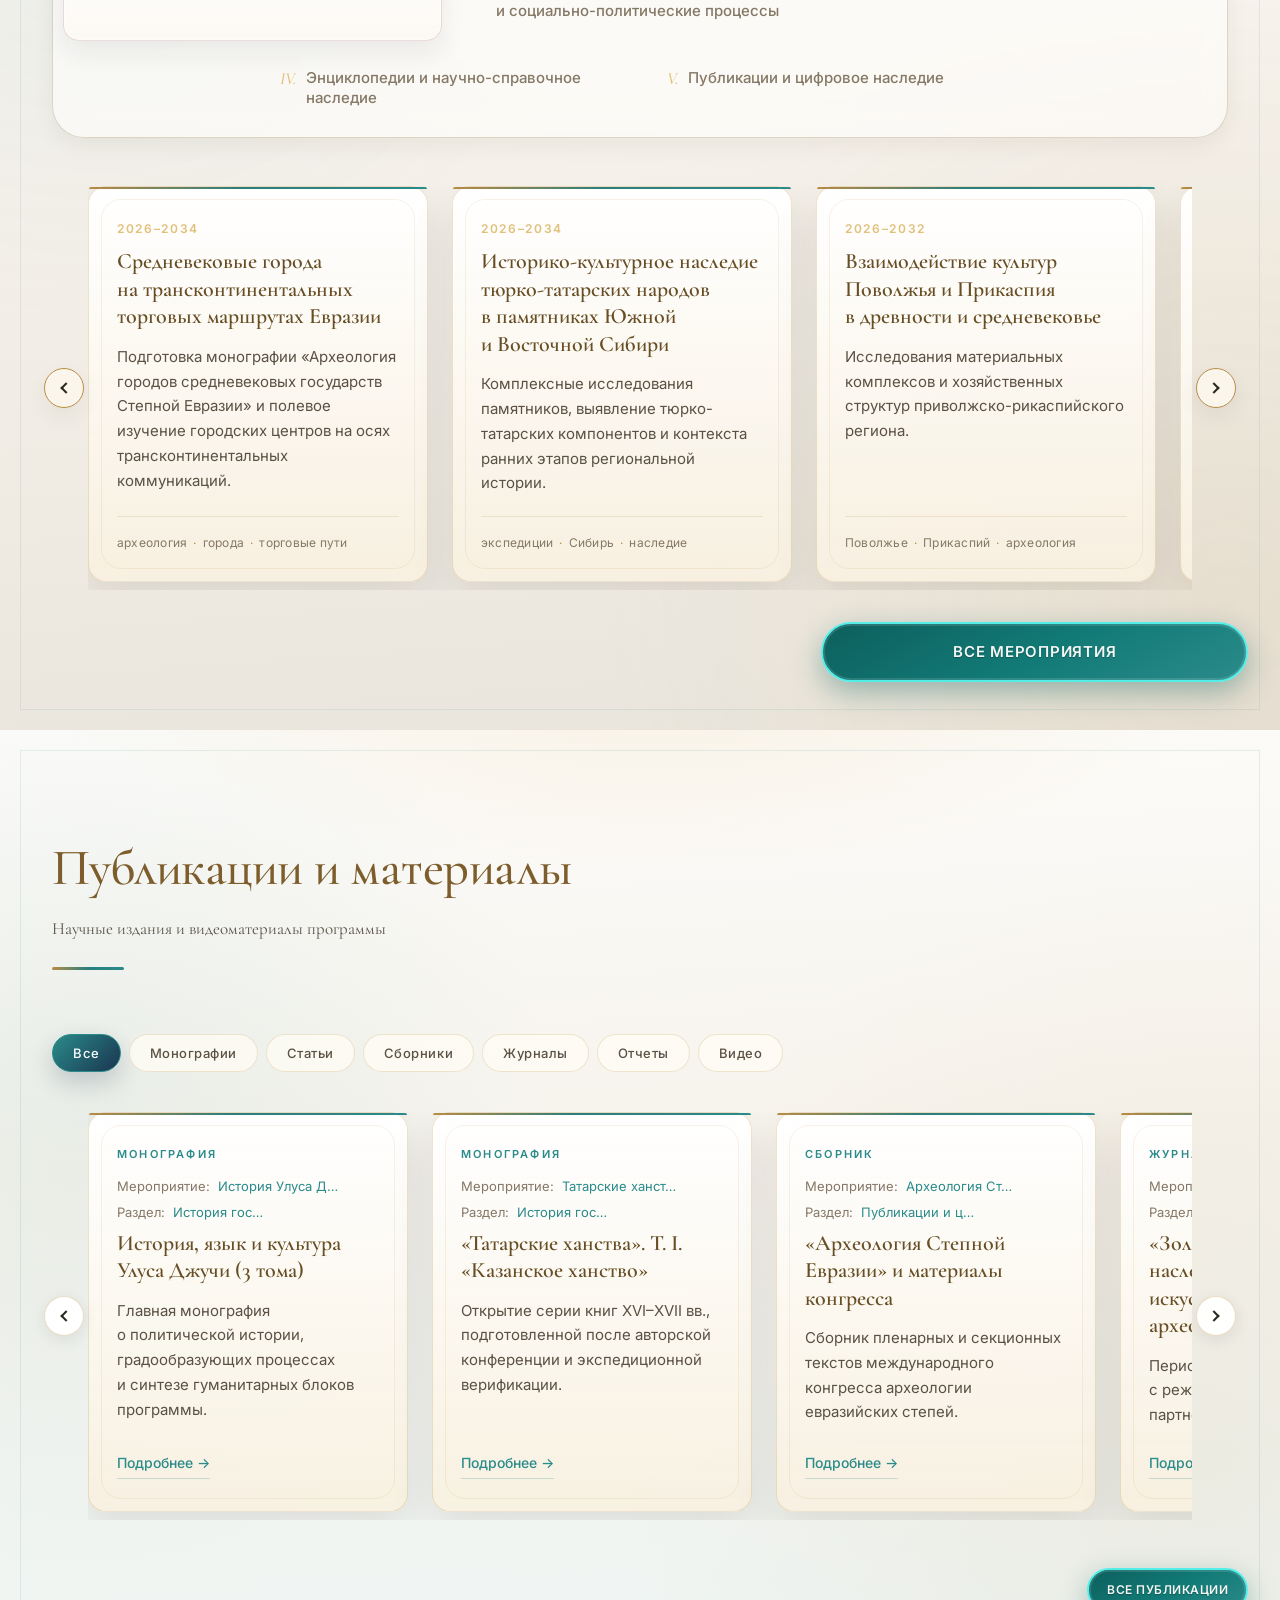
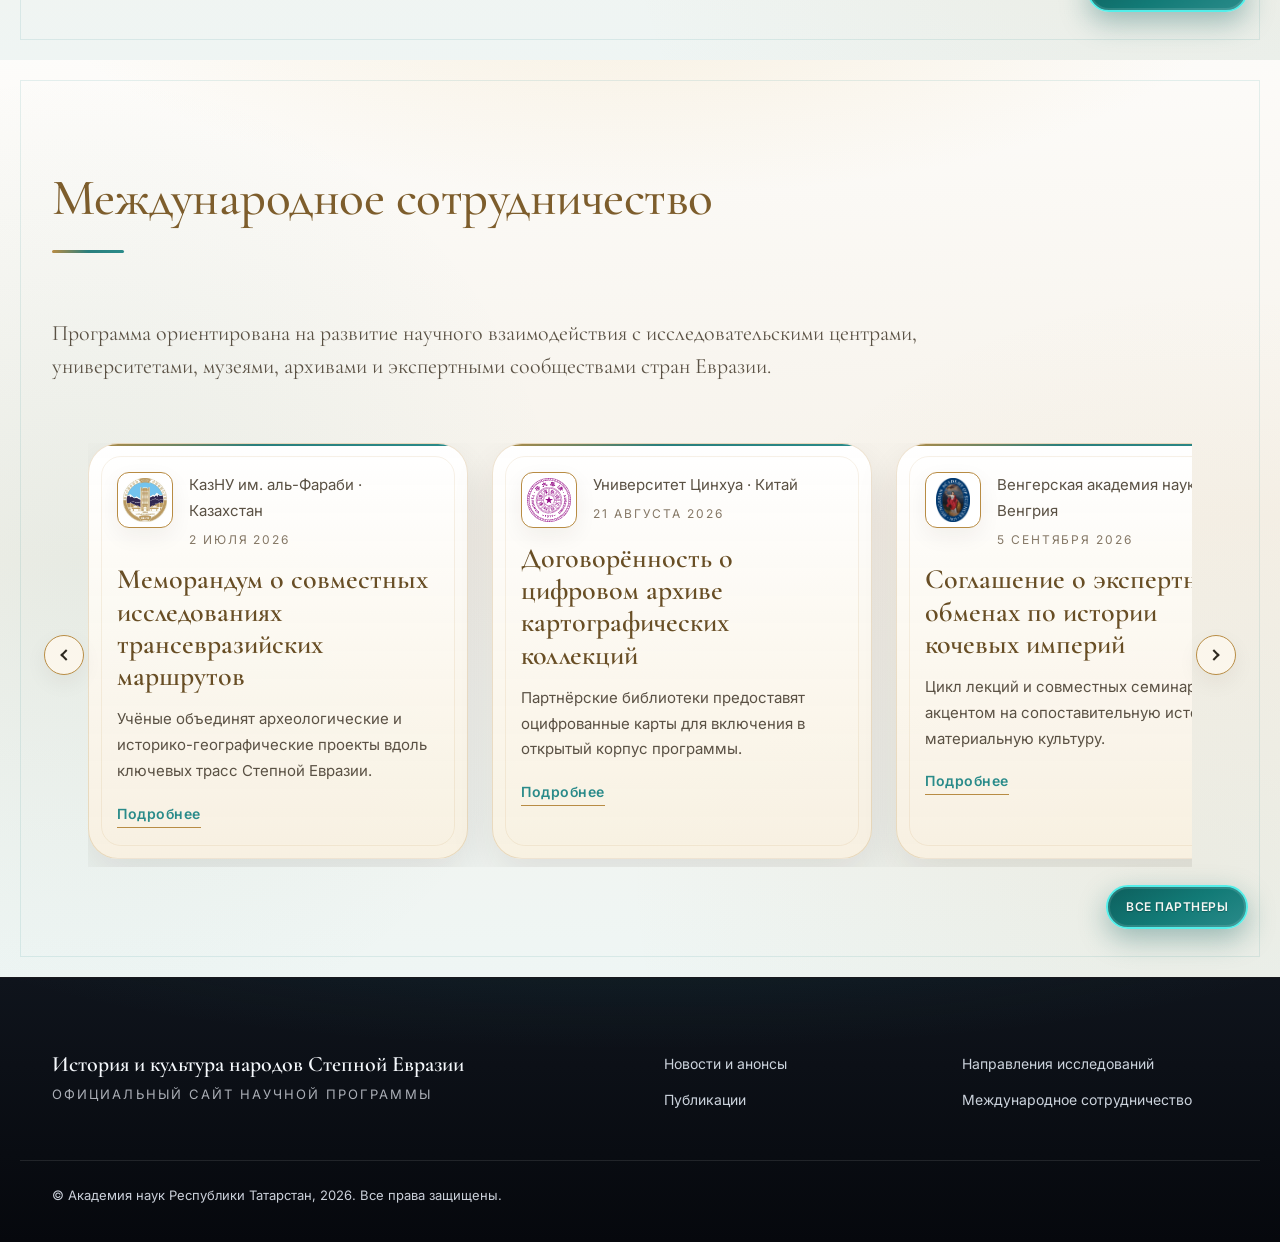
==== commit 88327f35: ";wq" ====
--- a/index.html
+++ b/index.html
@@ -17,7 +17,7 @@
       href="https://fonts.googleapis.com/css2?family=Cormorant+Garamond:wght@400;500;600;700&family=Inter:wght@300;400;500;600;700&family=Spectral:wght@500;600;700&display=swap"
       rel="stylesheet"
     />
-    <link rel="stylesheet" href="styles.css?v=21" />
+    <link rel="stylesheet" href="styles.css?v=27" />
   </head>
   <body>
     <!-- ============ ВЕРХНЕЕ МЕНЮ ============ -->
@@ -47,7 +47,7 @@
 
         <nav class="nav" aria-label="Главная навигация">
           <ul class="nav-list" id="navList">
-            <li><a href="#news">Новости и анонсы</a></li>
+            <li><a href="news-all.html">Новости и анонсы</a></li>
             <li><a href="#directions">Направления исследований</a></li>
             <li><a href="#publications">Публикации</a></li>
             <li><a href="#cooperation">Международное сотрудничество</a></li>
@@ -69,12 +69,12 @@
             <path
               d="M0,78 C180,62 340,92 520,74 C720,54 880,88 1060,70 L1200,60 L1200,120 L0,120 Z"
               fill="url(#heroHillGrad)"
-              opacity="0.35"
+              opacity="0.26"
             />
             <defs>
               <linearGradient id="heroHillGrad" x1="0%" y1="0%" x2="0%" y2="100%">
-                <stop offset="0%" stop-color="#c9973d" />
-                <stop offset="100%" stop-color="#0f1a20" stop-opacity="0" />
+                <stop offset="0%" stop-color="#d4aa55" />
+                <stop offset="100%" stop-color="#f7f4ed" stop-opacity="0" />
               </linearGradient>
             </defs>
           </svg>
@@ -215,16 +215,13 @@
                   <div class="news-hero-inner">
                     <div class="news-meta news-meta--hero">
                       <span class="news-type news-type--hero">Экспедиции</span>
-                      <time datetime="2026-09-14">14 сентября 2026</time>
+                      <time datetime="2026-05-26">26 мая 2026</time>
                     </div>
                     <h3 class="news-hero-title">
-                      Открыт полевой сезон по памятникам трансконтинентальных маршрутов Евразии
+                      Стартовали ключевые полевые блоки программы по Сибири, Поволжью и&nbsp;Прикаспию
                     </h3>
                     <p class="news-hero-lead">
-                      Экспедиционные группы приступили к работам на участках Поволжья,
-                      Прикаспия и Южной Сибири. В фокусе сезона — городские центры,
-                      погребальные комплексы и связь материалов с межрегиональными торговыми
-                      связями.
+                      На&nbsp;линии направления «Историко-культурное наследие… в&nbsp;памятниках Южной и&nbsp;Восточной Сибири» и смежных проектах археология Степной Евразии открывает полевой контур сезона.
                     </p>
                   </div>
                 </a>
@@ -232,30 +229,28 @@
 
               <div class="news-secondary-grid">
                 <article class="news-card news-card--secondary news-filter-target" data-news-type="Цифровые проекты">
-                  <a class="news-card-hit" href="detail.html?kind=news&amp;id=n2"></a>
-                  <div class="news-meta news-meta--secondary">
-                    <span class="news-type news-type--secondary">Цифровые проекты</span>
-                    <time datetime="2026-10-03">3 октября 2026</time>
-                  </div>
-                  <h3>Подготовлен цифровой корпус картографических материалов по Улусу Джучи</h3>
-                  <p>
-                    В электронный архив включены маршруты, топонимические данные
-                    и визуальные реконструкции для сравнительного анализа
-                    золотоордынского пространства.
-                  </p>
+                  <a class="news-card-hit news-card-hit--block" href="detail.html?kind=news&amp;id=n2">
+                    <div class="news-meta news-meta--secondary">
+                      <span class="news-type news-type--secondary">Цифровые проекты</span>
+                      <time datetime="2026-06-09">9 июня 2026</time>
+                    </div>
+                    <h3>Расширен геопортальный слой международной ГИС наследия Степной Евразии</h3>
+                    <p>
+                      В&nbsp;среду экспедиций добавлены новые объектные карточки; готовится интеграция с&nbsp;приложением образовательно-туристских маршрутов.
+                    </p>
+                  </a>
                 </article>
                 <article class="news-card news-card--secondary news-filter-target" data-news-type="Публикации">
-                  <a class="news-card-hit" href="detail.html?kind=news&amp;id=n3"></a>
-                  <div class="news-meta news-meta--secondary">
-                    <span class="news-type news-type--secondary">Публикации</span>
-                    <time datetime="2026-10-19">19 октября 2026</time>
-                  </div>
-                  <h3>Запущена редакционная подготовка серии коллективных трудов программы</h3>
-                  <p>
-                    Редколлегия формирует тематические тома по археологии, исторической
-                    географии, письменному наследию и цифровой репрезентации
-                    материалов Степной Евразии.
-                  </p>
+                  <a class="news-card-hit news-card-hit--block" href="detail.html?kind=news&amp;id=n3">
+                    <div class="news-meta news-meta--secondary">
+                      <span class="news-type news-type--secondary">Публикации</span>
+                      <time datetime="2026-07-02">2 июля 2026</time>
+                    </div>
+                    <h3>В&nbsp;редакционное производство передан том I многотомника «Татарские ханства» («Казанское ханство»)</h3>
+                    <p>
+                      Том подводит итог международной конференции авторов проекта и&nbsp;открывает серию книг программы по&nbsp;политической истории татарских государств XV–XVII&nbsp;вв.
+                    </p>
+                  </a>
                 </article>
               </div>
             </div>
@@ -266,39 +261,39 @@
                 <li class="news-filter-target" data-news-type="Научный семинар">
                   <a class="announcement-row-link" href="detail.html?kind=news&amp;id=n4">
                     <div class="announcement-date announcement-date--news">
-                      <span>26</span>
-                      <small>ноября</small>
+                      <span>6</span>
+                      <small>октября</small>
                     </div>
                     <div class="announcement-body">
                       <p class="announcement-type">Научный семинар</p>
-                      <h3>Историческая география степного пояса</h3>
-                      <p>Маршруты, центры, периферии. Очный и онлайн-формат.</p>
+                      <h3>Семинар «Топонимический корпус Улуса Джучи»</h3>
+                      <p>Источники, карты и дискуссия прочтений промежуточных глав монографии.</p>
                     </div>
                   </a>
                 </li>
                 <li class="news-filter-target" data-news-type="Круглый стол">
                   <a class="announcement-row-link" href="detail.html?kind=news&amp;id=n5">
                     <div class="announcement-date announcement-date--news">
-                      <span>12</span>
-                      <small>декабря</small>
+                      <span>18</span>
+                      <small>ноября</small>
                     </div>
                     <div class="announcement-body">
                       <p class="announcement-type">Круглый стол</p>
-                      <h3>Язык письменного наследия Золотой Орды</h3>
-                      <p>Корпуса текстов, переводы и принципы научного издания.</p>
+                      <h3>От рукописи Золотой Орды к научному изданию</h3>
+                      <p>Корпус, перевод и цифровые форматы памятников пергаментной традиции.</p>
                     </div>
                   </a>
                 </li>
                 <li class="news-filter-target" data-news-type="Конференция">
                   <a class="announcement-row-link" href="detail.html?kind=news&amp;id=n6">
                     <div class="announcement-date announcement-date--news">
-                      <span>23</span>
-                      <small>января</small>
+                      <span>12</span>
+                      <small>сентября</small>
                     </div>
                     <div class="announcement-body">
                       <p class="announcement-type">Конференция</p>
-                      <h3>Степная Евразия и культурная преемственность</h3>
-                      <p>Международная сессия: археология, память, трансевразийские контакты.</p>
+                      <h3>IX Международный Золотоордынский форум Pax Tatarica</h3>
+                      <p>История и культура Золотой Орды и татарских ханств; пленарные и секционные заседания.</p>
                     </div>
                   </a>
                 </li>
@@ -356,40 +351,40 @@
               <div class="carousel-viewport">
                 <div class="carousel-track carousel-track--cards">
                   <a class="research-card research-card--slide" href="detail.html?kind=event&amp;id=e-t1-1">
-                    <span class="research-years">2026–2029</span>
-                    <h3>Средневековые города на&nbsp;трансконтинентальных маршрутах Евразии</h3>
-                    <p>Исследование городских центров позволяет проследить развитие урбанистических структур, ремесел, торговли и&nbsp;межрегиональных связей на&nbsp;протяжении средневековья.</p>
+                    <span class="research-years">2026–2034</span>
+                    <h3>Средневековые города на&nbsp;трансконтинентальных торговых маршрутах Евразии</h3>
+                    <p>Подготовка монографии «Археология городов средневековых государств Степной Евразии» и&nbsp;полевое изучение городских центров на&nbsp;осях трансконтинентальных коммуникаций.</p>
                     <ul class="tags"><li>археология</li><li>города</li><li>торговые пути</li></ul>
                   </a>
                   <a class="research-card research-card--slide" href="detail.html?kind=event&amp;id=e-t1-2">
-                    <span class="research-years">2027–2030</span>
-                    <h3>Памятники Южной и&nbsp;Восточной Сибири</h3>
-                    <p>Комплексное изучение памятников направлено на&nbsp;выявление тюрко-татарских компонентов и&nbsp;реконструкцию ранних этапов исторического развития.</p>
-                    <ul class="tags"><li>экспедиции</li><li>Сибирь</li><li>ранняя история</li></ul>
+                    <span class="research-years">2026–2034</span>
+                    <h3>Историко-культурное наследие тюрко-татарских народов в&nbsp;памятниках Южной и&nbsp;Восточной Сибири</h3>
+                    <p>Комплексные исследования памятников, выявление тюрко-татарских компонентов и&nbsp;контекста ранних этапов региональной истории.</p>
+                    <ul class="tags"><li>экспедиции</li><li>Сибирь</li><li>наследие</li></ul>
                   </a>
                   <a class="research-card research-card--slide" href="detail.html?kind=event&amp;id=e-t1-3">
-                    <span class="research-years">2026–2028</span>
-                    <h3>Поволжье и&nbsp;Прикаспий в&nbsp;древности и&nbsp;средневековье</h3>
-                    <p>Исследования посвящены взаимодействию культур, особенностям региональных экономических структур и&nbsp;материального наследия.</p>
-                    <ul class="tags"><li>Поволжье</li><li>Прикаспий</li><li>материальная культура</li></ul>
+                    <span class="research-years">2026–2032</span>
+                    <h3>Взаимодействие культур Поволжья и&nbsp;Прикаспия в&nbsp;древности и&nbsp;средневековье</h3>
+                    <p>Исследования материальных комплексов и&nbsp;хозяйственных структур приволжско-рикаспийского региона.</p>
+                    <ul class="tags"><li>Поволжье</li><li>Прикаспий</li><li>археология</li></ul>
                   </a>
                   <a class="research-card research-card--slide" href="detail.html?kind=event&amp;id=e-t1-4">
-                    <span class="research-years">2028–2032</span>
-                    <h3>Культурное наследие в&nbsp;системе торговых путей</h3>
-                    <p>Изучение объектов, связанных с&nbsp;трансконтинентальными коммуникациями, позволяет выявить роль тюрко-татарских народов в&nbsp;системе исторических маршрутов Евразии.</p>
-                    <ul class="tags"><li>наследие</li><li>маршруты</li><li>Шелковый путь</li></ul>
+                    <span class="research-years">2026–2034</span>
+                    <h3>Культурное наследие тюрко-татарских народов в&nbsp;системе трансконтинентальных торговых путей</h3>
+                    <p>Великий Шёлковый путь и&nbsp;роль народов программы в&nbsp;исторических системах коммуникаций.</p>
+                    <ul class="tags"><li>наследие</li><li>маршруты</li><li>Шёлковый путь</li></ul>
                   </a>
                   <a class="research-card research-card--slide" href="detail.html?kind=event&amp;id=e-t1-5">
-                    <span class="research-years">2027–2029</span>
-                    <h3>Западное Приуралье в&nbsp;эпоху Великого переселения народов</h3>
-                    <p>Направление посвящено реконструкции культурных процессов переходного времени и&nbsp;роли региона в&nbsp;этнокультурных трансформациях.</p>
+                    <span class="research-years">2026–2034</span>
+                    <h3>Культура Западного Приуралья в&nbsp;эпоху Великого переселения народов</h3>
+                    <p>Реконструкция культурных процессов переходной эпохи и&nbsp;этнокультурных трансформаций региона.</p>
                     <ul class="tags"><li>Приуралье</li><li>переселение народов</li><li>археология</li></ul>
                   </a>
                   <a class="research-card research-card--slide" href="detail.html?kind=event&amp;id=e-t1-6">
                     <span class="research-years">2026–2034</span>
-                    <h3>Естественнонаучные и&nbsp;камеральные исследования</h3>
-                    <p>Важной частью работы является аналитическая обработка находок, лабораторные исследования и&nbsp;междисциплинарные методы изучения археологических материалов.</p>
-                    <ul class="tags"><li>анализы</li><li>камеральная работа</li><li>методы</li></ul>
+                    <h3>Естественнонаучные, лабораторные и&nbsp;камеральные исследования находок</h3>
+                    <p>Междисциплинарная обработка материала и&nbsp;методическое единство археологических блоков программы.</p>
+                    <ul class="tags"><li>лаборатория</li><li>камеральная работа</li><li>методы</li></ul>
                   </a>
                 </div>
               </div>
@@ -403,40 +398,40 @@
               <div class="carousel-viewport">
                 <div class="carousel-track carousel-track--cards">
                   <a class="research-card research-card--slide" href="detail.html?kind=event&amp;id=e-t2-1">
+                    <span class="research-years">2026–2028</span>
+                    <h3>«Татары» в&nbsp;средневековых источниках: история имени&nbsp;/ термина и&nbsp;носителей</h3>
+                    <p>Коллективная монография, книга «Кто ты, если не&nbsp;татарин?» и&nbsp;видеосерия «Татары: по&nbsp;следам этнонима».</p>
+                    <ul class="tags"><li>источники</li><li>идентичность</li><li>монография</li></ul>
+                  </a>
+                  <a class="research-card research-card--slide" href="detail.html?kind=event&amp;id=e-t2-2">
+                    <span class="research-years">2026–2029</span>
+                    <h3>Чингизидские политии: цивилизационный аспект</h3>
+                    <p>Политическая история государств потомков Чингиз-хана и&nbsp;монография «Монгольская империя, Чингизидские политии».</p>
+                    <ul class="tags"><li>чингизиды</li><li>империи</li><li>цивилизация</li></ul>
+                  </a>
+                  <a class="research-card research-card--slide" href="detail.html?kind=event&amp;id=e-t2-3">
+                    <span class="research-years">2026–2034</span>
+                    <h3>История и&nbsp;культура Улуса Джучи</h3>
+                    <p>Трёхтомная монография, циклы о&nbsp;городах Орды и&nbsp;музейном наследии, научно-популярные книги программы.</p>
+                    <ul class="tags"><li>Улус Джучи</li><li>Золотая Орда</li><li>монография</li></ul>
+                  </a>
+                  <a class="research-card research-card--slide" href="detail.html?kind=event&amp;id=e-t2-4">
+                    <span class="research-years">2026–2034</span>
+                    <h3>История татарских ханств XV–XVII&nbsp;вв.</h3>
+                    <p>Многотомник «Татарские ханства» и&nbsp;конференции авторов серии томов программы.</p>
+                    <ul class="tags"><li>ханства</li><li>государственность</li><li>монография</li></ul>
+                  </a>
+                  <a class="research-card research-card--slide" href="detail.html?kind=event&amp;id=e-t2-5">
+                    <span class="research-years">2026–2034</span>
+                    <h3>Народы Поволжско-Сибирского региона в&nbsp;сословной структуре России (XVI — начало XX&nbsp;в.)</h3>
+                    <p>Двухтомное исследование сословных номинаций и&nbsp;роли государства в&nbsp;истории народов региона.</p>
+                    <ul class="tags"><li>социальная история</li><li>Поволжье</li><li>Сибирь</li></ul>
+                  </a>
+                  <a class="research-card research-card--slide" href="detail.html?kind=event&amp;id=e-t2-6">
                     <span class="research-years">2026–2030</span>
-                    <h3>Татары в&nbsp;средневековых источниках</h3>
-                    <p>Исследование исторической судьбы этнонима и&nbsp;его носителей позволяет уточнить процессы формирования идентичности и&nbsp;политической истории.</p>
-                    <ul class="tags"><li>источниковедение</li><li>средневековье</li><li>идентичность</li></ul>
-                  </a>
-                  <a class="research-card research-card--slide" href="detail.html?kind=event&amp;id=e-t2-2">
-                    <span class="research-years">2027–2031</span>
-                    <h3>Чингизидские политии</h3>
-                    <p>Направление посвящено изучению государственности, политической культуры и&nbsp;цивилизационных процессов, связанных с&nbsp;чингизидским миром.</p>
-                    <ul class="tags"><li>политическая история</li><li>империи</li><li>цивилизация</li></ul>
-                  </a>
-                  <a class="research-card research-card--slide" href="detail.html?kind=event&amp;id=e-t2-3">
-                    <span class="research-years">2026–2032</span>
-                    <h3>История и&nbsp;культура Улуса Джучи</h3>
-                    <p>Комплексное исследование политической истории, городской жизни и&nbsp;культурных процессов золотоордынского пространства.</p>
-                    <ul class="tags"><li>Улус Джучи</li><li>Золотая Орда</li><li>история</li></ul>
-                  </a>
-                  <a class="research-card research-card--slide" href="detail.html?kind=event&amp;id=e-t2-4">
-                    <span class="research-years">2029–2034</span>
-                    <h3>История татарских ханств</h3>
-                    <p>Изучение татарских ханств раскрывает особенности политической организации, межгосударственных отношений и&nbsp;исторической преемственности.</p>
-                    <ul class="tags"><li>ханства</li><li>государственность</li><li>политические структуры</li></ul>
-                  </a>
-                  <a class="research-card research-card--slide" href="detail.html?kind=event&amp;id=e-t2-5">
-                    <span class="research-years">2027–2034</span>
-                    <h3>Народы Поволжско-Сибирского региона в&nbsp;истории России</h3>
-                    <p>Направление рассматривает место народов региона в&nbsp;социальной и&nbsp;политической структуре Российского государства.</p>
-                    <ul class="tags"><li>социальная история</li><li>регион</li><li>государство</li></ul>
-                  </a>
-                  <a class="research-card research-card--slide" href="detail.html?kind=event&amp;id=e-t2-6">
-                    <span class="research-years">2029–2034</span>
-                    <h3>История астраханских татар</h3>
-                    <p>Исследование посвящено формированию, развитию и&nbsp;исторической роли астраханских татар в&nbsp;Новое и&nbsp;Новейшее время.</p>
-                    <ul class="tags"><li>региональная история</li><li>этнические процессы</li><li>новое время</li></ul>
+                    <h3>История астраханских татар в&nbsp;Новое и&nbsp;Новейшее время</h3>
+                    <p>Двухтомная монография по&nbsp;общинам юртовских татар, карагашей и&nbsp;переселенческих групп Приволжья.</p>
+                    <ul class="tags"><li>Астрахань</li><li>этническая история</li><li>монография</li></ul>
                   </a>
                 </div>
               </div>
@@ -450,34 +445,34 @@
               <div class="carousel-viewport">
                 <div class="carousel-track carousel-track--cards">
                   <a class="research-card research-card--slide" href="detail.html?kind=event&amp;id=e-t3-1">
-                    <span class="research-years">2026–2030</span>
-                    <h3>Язык письменного наследия Золотой Орды</h3>
-                    <p>Изучение письменных памятников позволяет реконструировать языковые процессы, культурные коды и&nbsp;особенности интеллектуального наследия средневековой Евразии.</p>
-                    <ul class="tags"><li>письменность</li><li>филология</li><li>наследие</li></ul>
+                    <span class="research-years">2026–2029</span>
+                    <h3>Язык письменного наследия Золотой Орды и&nbsp;духовная культура татарского народа</h3>
+                    <p>Коллективная монография в&nbsp;логике когнитивной лингвистики: языковые личности авторов текстов XIII–XV&nbsp;вв.</p>
+                    <ul class="tags"><li>письменность</li><li>Золотая Орда</li><li>филология</li></ul>
                   </a>
                   <a class="research-card research-card--slide" href="detail.html?kind=event&amp;id=e-t3-2">
-                    <span class="research-years">2027–2031</span>
-                    <h3>Топонимия и&nbsp;семантика исторического пространства</h3>
-                    <p>Анализ исторических топонимов раскрывает этнокультурные взаимодействия, маршруты миграций и&nbsp;особенности пространственной памяти.</p>
-                    <ul class="tags"><li>топонимика</li><li>историческая география</li><li>семантика</li></ul>
+                    <span class="research-years">2026–2032</span>
+                    <h3>Этимология и&nbsp;семантика топонимов Улуса Джучи</h3>
+                    <p>Три книжные части по&nbsp;топонимии Золотой Орды, Сибирского и&nbsp;Казанского ханств как ключ к&nbsp;истории пространства.</p>
+                    <ul class="tags"><li>топонимика</li><li>Улус Джучи</li><li>историческая география</li></ul>
                   </a>
                   <a class="research-card research-card--slide" href="detail.html?kind=event&amp;id=e-t3-3">
-                    <span class="research-years">2028–2032</span>
-                    <h3>Историческая лингвистика и&nbsp;диалекты</h3>
-                    <p>Направление связано с&nbsp;исследованием языковых контактов, преемственности диалектов и&nbsp;реконструкцией исторических языковых процессов.</p>
-                    <ul class="tags"><li>лингвистика</li><li>диалекты</li><li>сравнительные исследования</li></ul>
+                    <span class="research-years">2026–2032</span>
+                    <h3>Диалекты кипчакских и&nbsp;огузских племён эпохи Улуса Джучи</h3>
+                    <p>Историческая диалектология: связь средневековых лектов с&nbsp;говорами и&nbsp;наречиями современного татарского языка.</p>
+                    <ul class="tags"><li>диалекты</li><li>историческая лингвистика</li><li>татарский язык</li></ul>
                   </a>
                   <a class="research-card research-card--slide" href="detail.html?kind=event&amp;id=e-t3-4">
-                    <span class="research-years">2026–2029</span>
-                    <h3>Духовная культура и&nbsp;традиции письменности</h3>
-                    <p>Исследуются формы духовной культуры, религиозные представления, литературные традиции и&nbsp;письменные практики народов Степной Евразии.</p>
-                    <ul class="tags"><li>духовная культура</li><li>литература</li><li>письменность</li></ul>
+                    <span class="research-years">2026–2034</span>
+                    <h3>Духовная культура, литература и&nbsp;художественные традиции степной Евразии</h3>
+                    <p>Тюркский эпос, духовные песнопения, театрально-музыкальное наследие и&nbsp;межкультурные пересечения.</p>
+                    <ul class="tags"><li>литература</li><li>музыка</li><li>культура</li></ul>
                   </a>
                   <a class="research-card research-card--slide" href="detail.html?kind=event&amp;id=e-t3-5">
-                    <span class="research-years">2028–2034</span>
-                    <h3>Этнокультурные связи народов Степной Евразии</h3>
-                    <p>Это направление посвящено взаимовлияниям культур, трансферу образов и&nbsp;культурной коммуникации на&nbsp;протяжении веков.</p>
-                    <ul class="tags"><li>культурные связи</li><li>взаимовлияния</li><li>гуманитаристика</li></ul>
+                    <span class="research-years">2026–2034</span>
+                    <h3>Этнокультурные связи народов степной Евразии</h3>
+                    <p>Евразийский контекст творчества Тукая, литература Золотой Орды и&nbsp;международные конференции под эгидой программы.</p>
+                    <ul class="tags"><li>евразийские связи</li><li>Золотая Орда</li><li>Тукай</li></ul>
                   </a>
                 </div>
               </div>
@@ -491,28 +486,28 @@
               <div class="carousel-viewport">
                 <div class="carousel-track carousel-track--cards">
                   <a class="research-card research-card--slide" href="detail.html?kind=event&amp;id=e-t4-1">
-                    <span class="research-years">2026–2032</span>
-                    <h3>Энциклопедические и&nbsp;научно-популярные издания</h3>
-                    <p>Особое место занимает подготовка словарей, энциклопедий, справочников и&nbsp;изданий, обеспечивающих доступность научного знания.</p>
-                    <ul class="tags"><li>энциклопедии</li><li>словари</li><li>популяризация</li></ul>
+                    <span class="research-years">2026–2034</span>
+                    <h3>Энциклопедические словари и&nbsp;иллюстрированные энциклопедические издания</h3>
+                    <p>Линии «Археология Степной Евразии», «Волжская Булгария», «Золотая Орда и&nbsp;татарские ханства» и&nbsp;семейство региональных энциклопедия.</p>
+                    <ul class="tags"><li>энциклопедии</li><li>словари</li><li>археология</li></ul>
                   </a>
                   <a class="research-card research-card--slide" href="detail.html?kind=event&amp;id=e-t4-2">
-                    <span class="research-years">2028–2034</span>
-                    <h3>Научные справочники и&nbsp;корпусные издания</h3>
-                    <p>Системные справочники по памятникам, персоналиям и терминологии обеспечивают единую точку входа в материалы программы.</p>
-                    <ul class="tags"><li>справочники</li><li>корпуса</li><li>индексация</li></ul>
+                    <span class="research-years">2026–2034</span>
+                    <h3>Свод памятников истории и&nbsp;культуры татарского народа</h3>
+                    <p>Инвентаризация на&nbsp;территории РФ, стран СНГ и&nbsp;далёкого зарубежья; связь со&nbsp;слоями охранных и туристических маршрутов.</p>
+                    <ul class="tags"><li>свод памятников</li><li>наследие</li><li>реестр</li></ul>
                   </a>
                   <a class="research-card research-card--slide" href="detail.html?kind=event&amp;id=e-t4-3">
-                    <span class="research-years">2028–2034</span>
-                    <h3>Терминологические ресурсы Степной Евразии</h3>
-                    <p>Согласование терминологии между дисциплинами и языками издания снижает риск разночтений в международной коммуникации.</p>
-                    <ul class="tags"><li>терминология</li><li>междисциплинарность</li><li>глоссарии</li></ul>
+                    <span class="research-years">2026–2034</span>
+                    <h3>Эпиграфика Золотой Орды и&nbsp;Казанского ханства; корпусные издания</h3>
+                    <p>Свод надписей, словарь-конкорданс «Кысса-и Йусуф», словарь татарского языка XIV–XVI&nbsp;вв.</p>
+                    <ul class="tags"><li>эпиграфика</li><li>корпус</li><li>лексикография</li></ul>
                   </a>
                   <a class="research-card research-card--slide" href="detail.html?kind=event&amp;id=e-t4-4">
-                    <span class="research-years">2029–2034</span>
-                    <h3>Открытые энциклопедические платформы</h3>
-                    <p>Веб-платформы позволяют обновлять статьи, связывать их с картами и публикациями и подключать международных авторов.</p>
-                    <ul class="tags"><li>open access</li><li>платформы</li><li>digital humanities</li></ul>
+                    <span class="research-years">2026–2034</span>
+                    <h3>Открытые платформы, «Татарстан: краткая энциклопедия», портал наследия</h3>
+                    <p>Веб-среда статей и&nbsp;модулей, сопряжённая с&nbsp;программными ГИС и&nbsp;социально-ориентированными проектами АН&nbsp;РТ.</p>
+                    <ul class="tags"><li>open access</li><li>платформа</li><li>энциклопедия</li></ul>
                   </a>
                 </div>
               </div>
@@ -527,39 +522,39 @@
                 <div class="carousel-track carousel-track--cards">
                   <a class="research-card research-card--slide" href="detail.html?kind=event&amp;id=e-t5-1">
                     <span class="research-years">2026–2034</span>
-                    <h3>Монографии и&nbsp;коллективные труды</h3>
-                    <p>Публикационный корпус программы отражает результаты исследований по&nbsp;археологии, истории, языку и&nbsp;культуре народов Евразии.</p>
-                    <ul class="tags"><li>монографии</li><li>научные труды</li><li>публикации</li></ul>
+                    <h3>Монографии «Кочевые империи», «Степная Евразия», «Археология Степной Евразии»</h3>
+                    <p>Флагманские книги о&nbsp;степной государственности, глобальном историческом узле регионов программы.</p>
+                    <ul class="tags"><li>монографии</li><li>археология</li><li>империи</li></ul>
                   </a>
                   <a class="research-card research-card--slide" href="detail.html?kind=event&amp;id=e-t5-2">
                     <span class="research-years">2026–2034</span>
-                    <h3>Сборники и&nbsp;журналы</h3>
-                    <p>Научные материалы программы получают развитие в&nbsp;периодических и&nbsp;серийных изданиях гуманитарного профиля.</p>
-                    <ul class="tags"><li>сборники</li><li>журналы</li><li>академические издания</li></ul>
+                    <h3>Научная периодика АН&nbsp;РТ: «Золотоордынское наследие», «Филология и искусство…», «Поволжская археология»</h3>
+                    <p>Серии изданий, индексация и&nbsp;политики открытых оглавлений согласно календарю программы.</p>
+                    <ul class="tags"><li>журналы</li><li>сборники</li><li>редакция</li></ul>
                   </a>
                   <a class="research-card research-card--slide" href="detail.html?kind=event&amp;id=e-t5-3">
-                    <span class="research-years">2027–2034</span>
-                    <h3>Цифровые архивы и&nbsp;базы данных</h3>
-                    <p>Направление включает систематизацию материалов, подготовку электронных коллекций и&nbsp;создание устойчивой структуры научных данных.</p>
-                    <ul class="tags"><li>архивы</li><li>базы данных</li><li>цифровое хранение</li></ul>
+                    <span class="research-years">2026–2034</span>
+                    <h3>Архивные исследования и&nbsp;цифровые базы документальных комплексов</h3>
+                    <p>Проект «По&nbsp;следам средневековой истории татар…», своды по&nbsp;архивным номинациям Поволжья и Приуралья.</p>
+                    <ul class="tags"><li>архивы</li><li>базы данных</li><li>наследие</li></ul>
                   </a>
                   <a class="research-card research-card--slide" href="detail.html?kind=event&amp;id=e-t5-4">
-                    <span class="research-years">2029–2034</span>
-                    <h3>Геоинформационные и&nbsp;визуальные решения</h3>
-                    <p>Цифровые инструменты позволяют наглядно представлять памятники, маршруты, объекты наследия и&nbsp;исследовательские данные.</p>
-                    <ul class="tags"><li>ГИС</li><li>визуализация</li><li>картография</li></ul>
+                    <span class="research-years">2026–2034</span>
+                    <h3>Международная ГИС «Археологическая карта наследия… Степной Евразии»</h3>
+                    <p>Картографический портал, туристско-образовательные маршруты и виртуальные представления памятников.</p>
+                    <ul class="tags"><li>ГИС</li><li>картография</li><li>цифровая гуманитаристика</li></ul>
                   </a>
                   <a class="research-card research-card--slide" href="detail.html?kind=event&amp;id=e-t5-5">
-                    <span class="research-years">2026–2032</span>
-                    <h3>Мультимедийные материалы</h3>
-                    <p>Для представления результатов исследований используются видеозаписи, карты, схемы и&nbsp;иные цифровые форматы научной коммуникации.</p>
-                    <ul class="tags"><li>видео</li><li>мультимедиа</li><li>визуализация</li></ul>
+                    <span class="research-years">2026–2034</span>
+                    <h3>Документальное кино, анимация и&nbsp;видеосерии программы</h3>
+                    <p>Фильмы «Наследие Чингиз-хана», анимированные биографии ханов, школьные образовательные курсы онлайн.</p>
+                    <ul class="tags"><li>видео</li><li>популяризация</li><li>мультимедиа</li></ul>
                   </a>
                   <a class="research-card research-card--slide" href="detail.html?kind=event&amp;id=e-t5-6">
-                    <span class="research-years">2027–2034</span>
-                    <h3>Открытое представление результатов</h3>
-                    <p>Цифровые решения программы обеспечивают наглядное и&nbsp;доступное представление исследовательских результатов для научного сообщества и&nbsp;широкой аудитории.</p>
-                    <ul class="tags"><li>открытый доступ</li><li>репрезентация</li><li>digital humanities</li></ul>
+                    <span class="research-years">2026–2034</span>
+                    <h3>Сайт программы и&nbsp;открытый доступ к результатам экспедиций</h3>
+                    <p>Информационное сопровождение конференций, выгрузка отчётов и синхронизация с партнёрскими площадками.</p>
+                    <ul class="tags"><li>Портал</li><li>открытый доступ</li><li>коммуникация</li></ul>
                   </a>
                 </div>
               </div>
@@ -577,8 +572,7 @@
           <div class="section-head reveal">
             <h2 class="section-title">Публикации и&nbsp;материалы</h2>
             <p class="section-sub">
-              Научные издания и&nbsp;видеоматериалы программы с&nbsp;привязкой
-              к&nbsp;мероприятиям и&nbsp;разделам исследований.
+              Научные издания и&nbsp;видеоматериалы программы
             </p>
           </div>
 
@@ -600,109 +594,109 @@
                   <article class="pub-card pub-card--slide" data-type="Монография">
                     <a class="pub-card-hit" href="detail.html?kind=publication&amp;id=p1"></a>
                     <span class="pub-type">Монография</span>
-                    <div class="pub-tie"><span class="pub-tie-label">Мероприятие:</span> <a href="detail.html?kind=event&amp;id=e-t2-3">История и культ…</a></div>
+                    <div class="pub-tie"><span class="pub-tie-label">Мероприятие:</span> <a href="detail.html?kind=event&amp;id=e-t2-3">История Улуса Д…</a></div>
                     <div class="pub-tie"><span class="pub-tie-label">Раздел:</span> <a href="detail.html?kind=section&amp;id=t2">История гос…</a></div>
-                    <h3>История и&nbsp;культура Улуса Джучи</h3>
-                    <p>Фундаментальное исследование политических, культурных и&nbsp;социальных процессов золотоордынского пространства.</p>
+                    <h3>История, язык и&nbsp;культура Улуса Джучи (3&nbsp;тома)</h3>
+                    <p>Главная монография о&nbsp;политической истории, градообразующих процессах и&nbsp;синтезе гуманитарных блоков программы.</p>
                     <span class="pub-link">Подробнее →</span>
                   </article>
                   <article class="pub-card pub-card--slide" data-type="Монография">
                     <a class="pub-card-hit" href="detail.html?kind=publication&amp;id=p2"></a>
                     <span class="pub-type">Монография</span>
-                    <div class="pub-tie"><span class="pub-tie-label">Мероприятие:</span> <a href="detail.html?kind=event&amp;id=e-t2-4">История татарск…</a></div>
+                    <div class="pub-tie"><span class="pub-tie-label">Мероприятие:</span> <a href="detail.html?kind=event&amp;id=e-t2-4">Татарские ханст…</a></div>
                     <div class="pub-tie"><span class="pub-tie-label">Раздел:</span> <a href="detail.html?kind=section&amp;id=t2">История гос…</a></div>
-                    <h3>История татарских ханств</h3>
-                    <p>Научное направление, посвящённое государственности, политической истории и&nbsp;культурной динамике татарских ханств.</p>
+                    <h3>«Татарские ханства». Т.&nbsp;I. «Казанское ханство»</h3>
+                    <p>Открытие серии книг XVI–XVII&nbsp;вв., подготовленной после авторской конференции и экспедиционной верификации.</p>
                     <span class="pub-link">Подробнее →</span>
                   </article>
                   <article class="pub-card pub-card--slide" data-type="Сборник">
                     <a class="pub-card-hit" href="detail.html?kind=publication&amp;id=p3"></a>
                     <span class="pub-type">Сборник</span>
-                    <div class="pub-tie"><span class="pub-tie-label">Мероприятие:</span> <a href="detail.html?kind=event&amp;id=e-t1-1">Средневековые г…</a></div>
-                    <div class="pub-tie"><span class="pub-tie-label">Раздел:</span> <a href="detail.html?kind=section&amp;id=t1">Археология и м…</a></div>
-                    <h3>Материалы по&nbsp;археологии Степной Евразии</h3>
-                    <p>Систематизированные материалы полевых исследований, аналитические статьи и&nbsp;публикации по&nbsp;археологическим объектам.</p>
+                    <div class="pub-tie"><span class="pub-tie-label">Мероприятие:</span> <a href="detail.html?kind=event&amp;id=e-t5-1">Археология Ст…</a></div>
+                    <div class="pub-tie"><span class="pub-tie-label">Раздел:</span> <a href="detail.html?kind=section&amp;id=t5">Публикации и ц…</a></div>
+                    <h3>«Археология Степной Евразии» и&nbsp;материалы конгресса</h3>
+                    <p>Сборник пленарных и&nbsp;секционных текстов международного конгресса археологии евразийских степей.</p>
                     <span class="pub-link">Подробнее →</span>
                   </article>
                   <article class="pub-card pub-card--slide" data-type="Журнал">
                     <a class="pub-card-hit" href="detail.html?kind=publication&amp;id=p4"></a>
                     <span class="pub-type">Журнал</span>
-                    <div class="pub-tie"><span class="pub-tie-label">Мероприятие:</span> <a href="detail.html?kind=event&amp;id=e-t5-2">Сборники и жур…</a></div>
+                    <div class="pub-tie"><span class="pub-tie-label">Мероприятие:</span> <a href="detail.html?kind=event&amp;id=e-t5-2">Издания АН РТ</a></div>
                     <div class="pub-tie"><span class="pub-tie-label">Раздел:</span> <a href="detail.html?kind=section&amp;id=t5">Публикации и ц…</a></div>
-                    <h3>Научные периодические издания программы</h3>
-                    <p>Публикационные площадки для представления исследований по&nbsp;истории, археологии, языку и&nbsp;культуре народов Евразии.</p>
+                    <h3>«Золотоордынское наследие», «Филология и искусство…», «Поволжская археология»</h3>
+                    <p>Периодика и сборники АН&nbsp;РТ с&nbsp;режимами индексирования и партнёрскими спецномерами.</p>
                     <span class="pub-link">Подробнее →</span>
                   </article>
                   <article class="pub-card pub-card--slide" data-type="Отчет">
                     <a class="pub-card-hit" href="detail.html?kind=publication&amp;id=p5"></a>
                     <span class="pub-type">Отчет</span>
-                    <div class="pub-tie"><span class="pub-tie-label">Мероприятие:</span> <a href="detail.html?kind=event&amp;id=e-t1-6">Естественнонауч…</a></div>
-                    <div class="pub-tie"><span class="pub-tie-label">Раздел:</span> <a href="detail.html?kind=section&amp;id=t1">Археология и м…</a></div>
-                    <h3>Аналитические и&nbsp;исследовательские материалы</h3>
-                    <p>Материалы, отражающие ход реализации направлений программы и&nbsp;результаты научной работы.</p>
+                    <div class="pub-tie"><span class="pub-tie-label">Мероприятие:</span> <a href="detail.html?kind=event&amp;id=e-t5-3">Архивы и базы …</a></div>
+                    <div class="pub-tie"><span class="pub-tie-label">Раздел:</span> <a href="detail.html?kind=section&amp;id=t5">Публикации и ц…</a></div>
+                    <h3>Отчёт по&nbsp;архивному треку «По&nbsp;следам средневековой истории татар»</h3>
+                    <p>Метаописание комплексов источников, готовых к включению в ГИС и энциклопедический контур программы.</p>
                     <span class="pub-link">Подробнее →</span>
                   </article>
                   <article class="pub-card pub-card--slide" data-type="Статья">
                     <a class="pub-card-hit" href="detail.html?kind=publication&amp;id=p6"></a>
-                    <span class="pub-type">Научно-популярное издание</span>
-                    <div class="pub-tie"><span class="pub-tie-label">Мероприятие:</span> <a href="detail.html?kind=event&amp;id=e-t3-4">Духовная культу…</a></div>
-                    <div class="pub-tie"><span class="pub-tie-label">Раздел:</span> <a href="detail.html?kind=section&amp;id=t3">Язык, литерату…</a></div>
-                    <h3>Популяризация историко-культурного наследия</h3>
-                    <p>Материалы, ориентированные на&nbsp;широкую аудиторию и&nbsp;направленные на&nbsp;представление научных результатов в&nbsp;доступной форме.</p>
+                    <span class="pub-type">Научно-популярная книга</span>
+                    <div class="pub-tie"><span class="pub-tie-label">Мероприятие:</span> <a href="detail.html?kind=event&amp;id=e-t2-1">«Татары» в ист…</a></div>
+                    <div class="pub-tie"><span class="pub-tie-label">Раздел:</span> <a href="detail.html?kind=section&amp;id=t2">История гос…</a></div>
+                    <h3>«Кто ты, если не&nbsp;татарин?»</h3>
+                    <p>Разъяснение результатов монографического блока этнонима для широкой аудитории и&nbsp;социальных сетей.</p>
                     <span class="pub-link">Подробнее →</span>
                   </article>
                   <article class="pub-card pub-card--slide" data-type="Видео">
                     <a class="pub-card-hit" href="detail.html?kind=publication&amp;id=v1"></a>
                     <span class="pub-type">Видео</span>
-                    <div class="pub-tie"><span class="pub-tie-label">Мероприятие:</span> <a href="detail.html?kind=event&amp;id=e-t5-6">Открытое предст…</a></div>
-                    <div class="pub-tie"><span class="pub-tie-label">Раздел:</span> <a href="detail.html?kind=section&amp;id=t5">Публикации и ц…</a></div>
-                    <h3>Введение в&nbsp;программу «История и&nbsp;культура народов Степной Евразии»</h3>
-                    <p>Краткий обзор исследовательской логики, тематических направлений и&nbsp;гуманитарного значения программы.</p>
+                    <div class="pub-tie"><span class="pub-tie-label">Мероприятие:</span> <a href="detail.html?kind=event&amp;id=e-t2-1">«Татары» в ист…</a></div>
+                    <div class="pub-tie"><span class="pub-tie-label">Раздел:</span> <a href="detail.html?kind=section&amp;id=t2">История гос…</a></div>
+                    <h3>Видеолекции «Татары: по&nbsp;следам этнонима»</h3>
+                    <p>Серии анимированных роликов с&nbsp;ключевыми тезисами из&nbsp;монографической работы историков языка и&nbsp;социальной памяти.</p>
                     <span class="pub-link">Подробнее →</span>
                   </article>
                   <article class="pub-card pub-card--slide" data-type="Видео">
                     <a class="pub-card-hit" href="detail.html?kind=publication&amp;id=v2"></a>
                     <span class="pub-type">Видео</span>
-                    <div class="pub-tie"><span class="pub-tie-label">Мероприятие:</span> <a href="detail.html?kind=event&amp;id=e-t1-1">Средневековые г…</a></div>
-                    <div class="pub-tie"><span class="pub-tie-label">Раздел:</span> <a href="detail.html?kind=section&amp;id=t1">Археология и м…</a></div>
-                    <h3>Археологические исследования и&nbsp;полевые практики</h3>
-                    <p>Материал о&nbsp;значении экспедиционной работы, памятниках и&nbsp;методах полевого изучения историко-культурного наследия.</p>
+                    <div class="pub-tie"><span class="pub-tie-label">Мероприятие:</span> <a href="detail.html?kind=event&amp;id=e-t2-2">Чингизидские п…</a></div>
+                    <div class="pub-tie"><span class="pub-tie-label">Раздел:</span> <a href="detail.html?kind=section&amp;id=t2">История гос…</a></div>
+                    <h3>Документальный фильм «Наследие Чингиз-хана»</h3>
+                    <p>Видеопроект блока цивилизационного осмысления чингизидских политий и&nbsp;сопутствующей монографии.</p>
                     <span class="pub-link">Подробнее →</span>
                   </article>
                   <article class="pub-card pub-card--slide" data-type="Видео">
                     <a class="pub-card-hit" href="detail.html?kind=publication&amp;id=v3"></a>
                     <span class="pub-type">Видео</span>
-                    <div class="pub-tie"><span class="pub-tie-label">Мероприятие:</span> <a href="detail.html?kind=event&amp;id=e-t2-3">История и культ…</a></div>
+                    <div class="pub-tie"><span class="pub-tie-label">Мероприятие:</span> <a href="detail.html?kind=event&amp;id=e-t2-3">История Улуса Д…</a></div>
                     <div class="pub-tie"><span class="pub-tie-label">Раздел:</span> <a href="detail.html?kind=section&amp;id=t2">История гос…</a></div>
-                    <h3>Улус Джучи и&nbsp;историческое пространство Степной Евразии</h3>
-                    <p>Научно-популярная видеолекция о&nbsp;государственности, культурной динамике и&nbsp;историческом наследии золотоордынского мира.</p>
+                    <h3>Цикл «Культура Улуса Джучи» и&nbsp;«Наследие Золотой Орды» в музеях России</h3>
+                    <p>Десяток научно-популярных эпизодов по&nbsp;средневековому быту городов Орды.</p>
                     <span class="pub-link">Подробнее →</span>
                   </article>
                   <article class="pub-card pub-card--slide" data-type="Видео">
                     <a class="pub-card-hit" href="detail.html?kind=publication&amp;id=v4"></a>
                     <span class="pub-type">Видео</span>
-                    <div class="pub-tie"><span class="pub-tie-label">Мероприятие:</span> <a href="detail.html?kind=event&amp;id=e-t3-1">Язык письменног…</a></div>
+                    <div class="pub-tie"><span class="pub-tie-label">Мероприятие:</span> <a href="detail.html?kind=event&amp;id=e-t3-1">Язык письма З…</a></div>
                     <div class="pub-tie"><span class="pub-tie-label">Раздел:</span> <a href="detail.html?kind=section&amp;id=t3">Язык, литерату…</a></div>
-                    <h3>Язык, письменность и&nbsp;культурная память</h3>
-                    <p>Видеоматериал о&nbsp;письменном наследии, лингвистических исследованиях и&nbsp;значении текстовой традиции в&nbsp;истории народов Евразии.</p>
+                    <h3>Лекционный курс о&nbsp;пергаментном наследии Золотой Орды</h3>
+                    <p>Разборы палеографии, редакционных решений комментируемых изданий и&nbsp;эл.архивных протоколов.</p>
                     <span class="pub-link">Подробнее →</span>
                   </article>
                   <article class="pub-card pub-card--slide" data-type="Видео">
                     <a class="pub-card-hit" href="detail.html?kind=publication&amp;id=v5"></a>
                     <span class="pub-type">Видео</span>
-                    <div class="pub-tie"><span class="pub-tie-label">Мероприятие:</span> <a href="detail.html?kind=event&amp;id=e-t5-3">Цифровые архивы…</a></div>
+                    <div class="pub-tie"><span class="pub-tie-label">Мероприятие:</span> <a href="detail.html?kind=event&amp;id=e-t5-4">Международная Г…</a></div>
                     <div class="pub-tie"><span class="pub-tie-label">Раздел:</span> <a href="detail.html?kind=section&amp;id=t5">Публикации и ц…</a></div>
-                    <h3>Историко-культурное наследие в&nbsp;цифровой среде</h3>
-                    <p>Обзор цифровых подходов к&nbsp;представлению памятников, карт, коллекций и&nbsp;научных материалов.</p>
+                    <h3>Виртуальный тур по&nbsp;слоям ГИС археологического наследия</h3>
+                    <p>Визуальный гид для пользователя портала: экспедиции, кластеры объектов и 3D-реставрации памятников.</p>
                     <span class="pub-link">Подробнее →</span>
                   </article>
                   <article class="pub-card pub-card--slide" data-type="Видео">
                     <a class="pub-card-hit" href="detail.html?kind=publication&amp;id=v6"></a>
                     <span class="pub-type">Видео</span>
-                    <div class="pub-tie"><span class="pub-tie-label">Мероприятие:</span> <a href="detail.html?kind=event&amp;id=e-t5-1">Монографии и ко…</a></div>
+                    <div class="pub-tie"><span class="pub-tie-label">Мероприятие:</span> <a href="detail.html?kind=event&amp;id=e-t5-6">Сайт программы…</a></div>
                     <div class="pub-tie"><span class="pub-tie-label">Раздел:</span> <a href="detail.html?kind=section&amp;id=t5">Публикации и ц…</a></div>
-                    <h3>Научные публикации и&nbsp;представление результатов</h3>
-                    <p>Видеообзор публикационной деятельности программы, монографий, сборников и&nbsp;академических форм научной репрезентации.</p>
+                    <h3>Открытые отчётные трансляции и&nbsp;новости дорожных карт программы</h3>
+                    <p>Коммуникационное сопровождение международных форматов Pax Tatarica и конгрессной линии.</p>
                     <span class="pub-link">Подробнее →</span>
                   </article>
                 </div>
@@ -721,9 +715,6 @@
         <div class="container">
           <div class="section-head reveal">
             <h2 class="section-title">Международное сотрудничество</h2>
-            <p class="section-sub">
-              Новости о&nbsp;соглашениях и&nbsp;совместных инициативах с&nbsp;организациями Евразии.
-            </p>
           </div>
 
           <div class="coop-intro reveal">
@@ -738,23 +729,6 @@
             <button type="button" class="carousel-btn carousel-btn-prev" data-carousel-prev aria-label="Назад"></button>
             <div class="carousel-viewport">
               <div class="carousel-track">
-                <article class="news-card partner-news-card">
-                  <a class="news-card-hit" href="detail.html?kind=partner&amp;id=pr1"></a>
-                  <div class="partner-card-top">
-                    <div class="partner-logo">
-                      <img src="assets/partners/ivran.png" alt="Институт востоковедения РАН" decoding="async" loading="lazy" />
-                    </div>
-                    <div>
-                      <p class="partner-org">Институт востоковедения РАН · Россия</p>
-                      <div class="news-meta">
-                        <time datetime="2026-05-18">18 мая 2026</time>
-                      </div>
-                    </div>
-                  </div>
-                  <h3>Соглашение о совместной полевой школе и обмене данными ГИС</h3>
-                  <p>Стороны договорились о координации полевых практик и совместной публикации картографических материалов по степному поясу.</p>
-                  <span class="news-link news-link--inline">Подробнее</span>
-                </article>
                 <article class="news-card partner-news-card">
                   <a class="news-card-hit" href="detail.html?kind=partner&amp;id=pr2"></a>
                   <div class="partner-card-top">
@@ -829,7 +803,7 @@
         </div>
         <nav class="footer-nav" aria-label="Подвал">
           <ul>
-            <li><a href="#news">Новости и анонсы</a></li>
+            <li><a href="news-all.html">Новости и анонсы</a></li>
             <li><a href="#directions">Направления исследований</a></li>
             <li><a href="#publications">Публикации</a></li>
             <li><a href="#cooperation">Международное сотрудничество</a></li>
--- a/styles.css
+++ b/styles.css
@@ -336,28 +336,33 @@
     0 0 28px color-mix(in srgb, var(--accent-2) 35%, transparent);
 }
 
-/* ---------- Hero (программа — тёмный акцентный блок) ---------- */
+/* ---------- Hero (программа — светлый акцентный блок) ---------- */
 .hero {
   position: relative;
   overflow: hidden;
 }
 .hero--program {
-  --hero-fg: #f3e6d2;
-  --hero-fg-dim: rgba(243, 230, 210, 0.78);
-  --hero-fg-muted: rgba(243, 230, 210, 0.55);
-  --hero-gold: #e0b24a;
-  --hero-gold-deep: #b8893a;
-  --hero-teal: #4ec4bf;
-  --hero-card: rgba(18, 32, 38, 0.55);
-  --hero-card-border: rgba(224, 178, 74, 0.22);
+  --hero-fg: #1a2229;
+  --hero-fg-dim: rgba(26, 34, 41, 0.84);
+  --hero-fg-muted: rgba(26, 34, 41, 0.58);
+  --hero-gold: #c2912e;
+  --hero-gold-deep: #8a6320;
+  --hero-teal: #1f7f7b;
+  --hero-card: rgba(255, 255, 255, 0.78);
+  --hero-card-border: rgba(180, 145, 62, 0.22);
   min-height: calc(100vh - 72px);
   padding: 56px 0 48px;
   background:
-    radial-gradient(ellipse 120% 80% at 50% 120%, rgba(224, 178, 74, 0.18), transparent 55%),
-    radial-gradient(900px 520px at 92% 8%, rgba(78, 196, 191, 0.12), transparent 50%),
-    radial-gradient(720px 480px at 4% 22%, rgba(184, 137, 58, 0.14), transparent 45%),
-    linear-gradient(165deg, #0c1418 0%, #121e24 38%, #1a1410 100%);
+    radial-gradient(ellipse 115% 75% at 50% 108%, rgba(194, 145, 46, 0.14), transparent 52%),
+    radial-gradient(880px 500px at 92% 4%, rgba(31, 127, 123, 0.09), transparent 48%),
+    radial-gradient(680px 440px at 3% 24%, rgba(184, 137, 58, 0.1), transparent 44%),
+    linear-gradient(168deg, #fdfbf6 0%, #f4efe4 42%, #ebe3d4 100%);
   color: var(--hero-fg);
+}
+.hero--program .hero--aurora {
+  background:
+    radial-gradient(closest-side at 30% 38%, rgba(31, 127, 123, 0.11), transparent 72%),
+    radial-gradient(closest-side at 78% 28%, rgba(194, 145, 46, 0.13), transparent 67%);
 }
 .hero--aurora {
   position: absolute;
@@ -367,6 +372,9 @@
     radial-gradient(closest-side at 30% 40%, rgba(78, 196, 191, 0.16), transparent 70%),
     radial-gradient(closest-side at 78% 30%, rgba(224, 178, 74, 0.12), transparent 65%);
   pointer-events: none;
+}
+.hero--program .hero--grid-deco {
+  opacity: 0.55;
 }
 .hero--grid-deco {
   position: absolute;
@@ -413,6 +421,12 @@
     inset 0 1px rgba(255, 255, 255, 0.12);
   object-fit: contain;
   object-position: right bottom;
+}
+.hero--program .hero--steppe-map img {
+  box-shadow:
+    0 14px 42px rgba(28, 35, 48, 0.12),
+    0 0 0 1px rgba(180, 145, 62, 0.2),
+    inset 0 1px rgba(255, 255, 255, 0.85);
 }
 
 /* Карта только при двухколоночном hero: ширина = колонка сайдбара + gap + резерв без пересечений с текстом */
@@ -489,6 +503,9 @@
   background: linear-gradient(135deg, var(--hero-gold) 0%, #f0d089 100%);
   box-shadow: 0 4px 20px rgba(224, 178, 74, 0.25);
 }
+.hero--program .hero--badge {
+  box-shadow: 0 4px 18px rgba(180, 145, 62, 0.22);
+}
 .hero--head-meta {
   font-size: 13px;
   font-weight: 500;
@@ -500,6 +517,9 @@
   height: 6px;
   border-radius: 50%;
   background: rgba(78, 196, 191, 0.55);
+}
+.hero--program .hero--head-sep {
+  background: color-mix(in srgb, var(--hero-teal) 65%, var(--hero-fg));
 }
 .hero--grid {
   display: grid;
@@ -546,6 +566,16 @@
   color: transparent;
   -webkit-text-fill-color: transparent;
 }
+.hero--program .hero--title-accent {
+  background: linear-gradient(
+    92deg,
+    var(--hero-gold-deep) 10%,
+    color-mix(in srgb, var(--hero-teal) 88%, black) 48%,
+    var(--accent-2) 92%
+  );
+  -webkit-background-clip: text;
+  background-clip: text;
+}
 .hero--lede {
   font-family: var(--font-serif);
   font-size: clamp(19px, 1.75vw, 24px);
@@ -566,6 +596,9 @@
   max-width: 48rem;
   padding-left: 18px;
   border-left: 3px solid color-mix(in srgb, var(--hero-teal) 72%, transparent);
+}
+.hero--program .hero--why {
+  border-left-color: color-mix(in srgb, var(--hero-teal) 55%, transparent);
 }
 .hero--why strong {
   color: var(--hero-fg-dim);
@@ -593,6 +626,12 @@
     inset 0 1px rgba(255, 255, 255, 0.06),
     0 12px 36px rgba(0, 0, 0, 0.2);
 }
+.hero--program .hero--mission-card {
+  background: linear-gradient(152deg, rgba(255, 255, 255, 0.96) 0%, rgba(247, 243, 235, 0.88) 52%);
+  box-shadow:
+    inset 0 1px rgba(255, 255, 255, 0.95),
+    0 10px 32px rgba(28, 35, 48, 0.07);
+}
 .hero--mission-idx {
   font-family: var(--font-serif);
   font-size: 28px;
@@ -635,6 +674,11 @@
   box-shadow:
     0 10px 32px rgba(42, 139, 138, 0.35),
     inset 0 1px rgba(255, 255, 255, 0.25);
+}
+.hero--program .hero--cta-primary.btn-primary {
+  box-shadow:
+    0 8px 26px rgba(31, 127, 123, 0.28),
+    inset 0 1px rgba(255, 255, 255, 0.35);
 }
 .hero--cta-primary.btn-primary:hover {
   background: linear-gradient(135deg, #62d9d5 0%, #3aacaa 55%, var(--accent-2) 100%);
@@ -660,10 +704,19 @@
     inset 0 1px rgba(255, 255, 255, 0.08),
     0 20px 50px rgba(0, 0, 0, 0.25);
 }
+.hero--program .hero--glass {
+  background: linear-gradient(185deg, rgba(255, 255, 255, 0.94) 0%, rgba(255, 255, 255, 0.72) 100%);
+  box-shadow:
+    inset 0 1px rgba(255, 255, 255, 0.95),
+    0 16px 40px rgba(28, 35, 48, 0.08);
+}
 .hero--kv {
   padding-bottom: 16px;
   margin-bottom: 16px;
   border-bottom: 1px solid rgba(243, 230, 210, 0.1);
+}
+.hero--program .hero--kv {
+  border-bottom-color: rgba(26, 34, 41, 0.08);
 }
 .hero--kv:last-child {
   margin-bottom: 0;
@@ -695,6 +748,11 @@
   border-radius: var(--radius-lg);
   border: 1px dashed rgba(78, 196, 191, 0.35);
   background: rgba(10, 20, 24, 0.45);
+}
+.hero--program .hero--spotlight {
+  border-color: color-mix(in srgb, var(--hero-teal) 38%, transparent);
+  background: rgba(255, 255, 255, 0.52);
+  box-shadow: inset 0 1px rgba(255, 255, 255, 0.75);
 }
 .hero--spotlight-k {
   margin: 0 0 12px;
@@ -1140,6 +1198,21 @@
 
 .news-card.news-card--secondary::after {
   display: none;
+}
+
+/* Второстепенные новости: вся карточка — одна ссылка (без overlay и z-index) */
+.news-card.news-card--secondary > a.news-card-hit--block {
+  position: static;
+  inset: auto;
+  z-index: auto;
+  display: block;
+  text-decoration: none;
+  color: inherit;
+}
+.news-card.news-card--secondary > a.news-card-hit--block:focus-visible {
+  outline: 2px solid #4a908f;
+  outline-offset: 3px;
+  border-radius: 14px;
 }
 
 .news-grid {
@@ -2933,6 +3006,131 @@
   color: var(--ink-2);
 }
 
+/* Публикации и материалы: светлая полоса */
+#publications.section-alt {
+  color: var(--ink);
+  background:
+    radial-gradient(ellipse 94% 48% at 50% -10%, rgba(225, 192, 122, 0.2), transparent 52%),
+    radial-gradient(circle at 6% 40%, rgba(42, 139, 138, 0.07), transparent 36%),
+    radial-gradient(circle at 94% 78%, rgba(184, 140, 68, 0.09), transparent 42%),
+    linear-gradient(177deg, #fdfcfa 0%, #f6f3ec 46%, #eef5f4 100%);
+}
+
+#publications.section-alt::before {
+  border-color: rgba(42, 139, 138, 0.12);
+}
+
+#publications.section-alt .section-title {
+  color: #7d5d2c;
+}
+
+#publications.section-alt .section-sub {
+  color: var(--ink-2);
+}
+
+#publications.section-alt .pub-filters .filter {
+  background: rgba(255, 252, 245, 0.75);
+  border-color: rgba(184, 140, 68, 0.22);
+  color: var(--ink-2);
+}
+
+#publications.section-alt .pub-filters .filter:hover {
+  border-color: var(--ink-2);
+  color: var(--ink);
+  background: rgba(255, 255, 255, 0.92);
+}
+
+#publications.section-alt .pub-filters .filter.is-active {
+  background: linear-gradient(135deg, var(--accent-2), #1a3550);
+  color: #fff;
+  border-color: var(--accent-2);
+  box-shadow: 0 10px 24px rgba(14, 42, 71, 0.2);
+}
+
+#publications.section-alt .pub-filters .filter:focus-visible {
+  outline: 2px solid rgba(42, 139, 138, 0.55);
+  outline-offset: 2px;
+}
+
+#publications.section-alt .carousel-btn {
+  background: rgba(255, 255, 255, 0.96);
+  border-color: rgba(184, 140, 68, 0.3);
+  box-shadow: 0 4px 16px rgba(28, 35, 48, 0.09);
+}
+
+#publications.section-alt .carousel-btn:hover {
+  background: #fff;
+  border-color: var(--accent-2);
+  box-shadow: 0 8px 22px rgba(14, 42, 71, 0.12);
+}
+
+/* Направления: светлый блок (фон и вкладки; карточки карусели уже «слоновые») */
+#directions.section-alt {
+  color: var(--ink);
+  background:
+    radial-gradient(ellipse 96% 50% at 50% -8%, rgba(225, 192, 122, 0.22), transparent 52%),
+    radial-gradient(circle at 8% 18%, rgba(31, 127, 123, 0.07), transparent 34%),
+    radial-gradient(circle at 96% 88%, rgba(184, 140, 68, 0.1), transparent 40%),
+    linear-gradient(176deg, #fdfbf8 0%, #f5f1ea 48%, #e9e5dc 100%);
+}
+
+#directions.section-alt::before {
+  border-color: rgba(42, 139, 138, 0.11);
+}
+
+#directions.section-alt .section-title {
+  color: #7d5d2c;
+}
+
+#directions.section-alt .section-sub {
+  color: var(--ink-2);
+}
+
+#directions.section-alt .tabs {
+  border-color: rgba(216, 209, 189, 0.9);
+  background: rgba(255, 255, 255, 0.58);
+  box-shadow: var(--shadow-sm);
+  backdrop-filter: saturate(140%) blur(14px);
+  -webkit-backdrop-filter: saturate(140%) blur(14px);
+}
+
+#directions.section-alt .tab {
+  border-radius: 16px;
+  color: var(--muted);
+}
+
+#directions.section-alt .tab:hover {
+  color: var(--ink);
+}
+
+#directions.section-alt .tab-index {
+  color: var(--accent-soft);
+}
+
+#directions.section-alt .tab.is-active {
+  color: var(--accent);
+  border-color: rgba(125, 47, 47, 0.16);
+  background: linear-gradient(180deg, rgba(255, 255, 255, 0.98), rgba(252, 248, 242, 0.94));
+  box-shadow:
+    inset 0 0 0 1px rgba(255, 255, 255, 0.5),
+    0 12px 26px rgba(28, 35, 48, 0.07);
+}
+
+#directions.section-alt .tab.is-active .tab-index {
+  color: var(--accent);
+}
+
+#directions .section-corner-actions .btn-events-all {
+  box-sizing: border-box;
+  width: calc(100vw / 3);
+  padding-top: calc(12px * 1.5);
+  padding-bottom: calc(12px * 1.5);
+  font-size: 15px;
+  letter-spacing: 0.05em;
+  white-space: normal;
+  line-height: 1.3;
+}
+
 .tags {
   border-top-color: rgba(184, 140, 68, 0.18);
 }
@@ -3274,7 +3472,7 @@
 .pub-card-hit {
   position: absolute;
   inset: 0;
-  z-index: 2;
+  z-index: 5;
 }
 .news-card,
 .pub-card {
@@ -3489,6 +3687,7 @@
 }
 .detail-root {
   max-width: 820px;
+  margin-inline: auto;
 }
 .detail-title {
   font-family: var(--font-serif);
@@ -3546,6 +3745,249 @@
   min-height: 200px;
   position: relative;
 }
+
+/* —— Галерея на странице новости/анонса —— */
+.detail-gallery {
+  margin-top: clamp(36px, 5vw, 52px);
+  padding-top: clamp(28px, 4vw, 40px);
+  border-top: 1px solid rgba(184, 140, 68, 0.22);
+}
+.detail-gallery.detail-gallery--after-title {
+  margin-top: clamp(18px, 2.8vw, 26px);
+  margin-bottom: clamp(28px, 4.5vw, 44px);
+  padding-top: 0;
+  border-top: none;
+  /* Ширину и отрицательный margin задаёт layoutNewsGalleryBleed() — см. detail-page.js */
+  max-width: none;
+  box-sizing: border-box;
+  padding-inline: max(12px, env(safe-area-inset-left, 0px))
+    max(12px, env(safe-area-inset-right, 0px));
+}
+.detail-gallery.detail-gallery--after-title .detail-news-carousel__main-row {
+  position: relative;
+  display: block;
+}
+.detail-gallery.detail-gallery--after-title .detail-news-carousel__viewport {
+  width: 100%;
+  border-radius: 0;
+  border-left: none;
+  border-right: none;
+}
+.detail-gallery.detail-gallery--after-title .detail-news-carousel__arrow {
+  position: absolute;
+  top: 50%;
+  margin-top: 0;
+  z-index: 2;
+}
+.detail-gallery.detail-gallery--after-title .detail-news-carousel__arrow:hover {
+  transform: translateY(-50%) scale(1.05);
+}
+.detail-gallery.detail-gallery--after-title .detail-news-carousel__arrow:focus-visible {
+  transform: translateY(-50%);
+}
+.detail-gallery.detail-gallery--after-title .detail-news-carousel__arrow--prev {
+  left: max(10px, env(safe-area-inset-left, 0px));
+  transform: translateY(-50%);
+}
+.detail-gallery.detail-gallery--after-title .detail-news-carousel__arrow--next {
+  right: max(10px, env(safe-area-inset-right, 0px));
+  transform: translateY(-50%);
+}
+.detail-gallery.detail-gallery--after-title .detail-news-carousel__img-wrap {
+  padding-inline: clamp(6px, 1.2vw, 12px);
+}
+.detail-gallery.detail-gallery--after-title .detail-news-carousel__img-wrap img {
+  max-height: min(78vh, 800px);
+}
+.detail-news-carousel {
+  display: flex;
+  flex-direction: column;
+  gap: 16px;
+  outline: none;
+}
+.detail-news-carousel:focus-visible {
+  box-shadow: 0 0 0 2px rgba(74, 144, 143, 0.45);
+  border-radius: 16px;
+}
+.detail-news-carousel__main-row {
+  display: flex;
+  align-items: center;
+  gap: clamp(8px, 2vw, 14px);
+}
+.detail-news-carousel__viewport {
+  flex: 1;
+  min-width: 0;
+  overflow: hidden;
+  border-radius: 14px;
+  background:
+    radial-gradient(
+      ellipse 120% 80% at 50% 35%,
+      rgba(255, 252, 247, 0.65) 0%,
+      rgba(236, 228, 210, 0.45) 100%
+    ),
+    rgba(52, 40, 24, 0.04);
+  border: 1px solid rgba(184, 140, 68, 0.24);
+  box-shadow:
+    0 8px 32px rgba(46, 32, 16, 0.075),
+    inset 0 1px 0 rgba(255, 255, 255, 0.5);
+  transition: height 0.45s cubic-bezier(0.25, 0.8, 0.25, 1);
+}
+@media (prefers-reduced-motion: reduce) {
+  .detail-news-carousel__viewport {
+    transition: none;
+  }
+}
+.detail-news-carousel__track {
+  display: flex;
+  align-items: flex-start;
+  transition: transform 0.55s cubic-bezier(0.25, 0.8, 0.25, 1);
+  will-change: transform;
+}
+@media (prefers-reduced-motion: reduce) {
+  .detail-news-carousel__track {
+    transition: none;
+  }
+}
+.detail-news-carousel__slide {
+  flex-shrink: 0;
+  margin: 0;
+  display: flex;
+  justify-content: center;
+  align-items: flex-start;
+  box-sizing: border-box;
+}
+.detail-news-carousel__img-wrap {
+  width: 100%;
+  box-sizing: border-box;
+  display: flex;
+  align-items: center;
+  justify-content: center;
+  padding: clamp(10px, 1.6vw, 16px);
+  background: transparent;
+}
+.detail-news-carousel__img-wrap img {
+  width: auto;
+  height: auto;
+  max-width: 100%;
+  max-height: min(620px, 72vh);
+  object-fit: contain;
+  display: block;
+  border-radius: 10px;
+  box-shadow: 0 2px 14px rgba(40, 28, 14, 0.08);
+}
+
+.detail-news-carousel__arrow {
+  flex-shrink: 0;
+  width: 44px;
+  height: 44px;
+  border-radius: 50%;
+  border: 1px solid rgba(184, 140, 68, 0.35);
+  background: rgba(255, 255, 255, 0.92);
+  box-shadow: var(--shadow-sm);
+  color: var(--accent-2);
+  cursor: pointer;
+  display: flex;
+  align-items: center;
+  justify-content: center;
+  transition:
+    background 0.2s var(--ease),
+    border-color 0.2s var(--ease),
+    transform 0.2s var(--ease),
+    color 0.2s var(--ease);
+}
+.detail-news-carousel__arrow:hover {
+  background: #fff;
+  border-color: rgba(74, 144, 143, 0.55);
+  color: var(--accent);
+  transform: scale(1.05);
+}
+.detail-news-carousel__arrow:focus-visible {
+  outline: 2px solid #4a908f;
+  outline-offset: 2px;
+}
+.detail-news-carousel__arrow--prev::after,
+.detail-news-carousel__arrow--next::after {
+  content: "";
+  width: 9px;
+  height: 9px;
+  border-left: 2px solid currentColor;
+  border-bottom: 2px solid currentColor;
+}
+.detail-news-carousel__arrow--prev::after {
+  transform: rotate(45deg);
+  margin-left: 4px;
+}
+.detail-news-carousel__arrow--next::after {
+  transform: rotate(-135deg);
+  margin-right: 4px;
+}
+
+.detail-news-carousel__caption {
+  margin: 0 auto;
+  font-size: 14px;
+  line-height: 1.55;
+  color: var(--ink-2);
+  text-align: center;
+  max-width: 560px;
+  min-height: 1.55em;
+}
+.detail-news-carousel__caption:empty,
+.detail-news-carousel__caption[hidden] {
+  display: none !important;
+  min-height: 0;
+}
+
+.detail-news-carousel__dots {
+  display: flex;
+  flex-wrap: wrap;
+  justify-content: center;
+  gap: 8px;
+}
+.detail-news-carousel__dot {
+  width: 9px;
+  height: 9px;
+  padding: 0;
+  border: none;
+  border-radius: 50%;
+  background: rgba(184, 140, 68, 0.35);
+  cursor: pointer;
+  transition:
+    transform 0.2s var(--ease),
+    background 0.2s var(--ease),
+    box-shadow 0.2s var(--ease);
+}
+.detail-news-carousel__dot:hover {
+  background: rgba(74, 144, 143, 0.55);
+  transform: scale(1.15);
+}
+.detail-news-carousel__dot.is-active {
+  background: #4a908f;
+  box-shadow: 0 0 0 3px rgba(74, 144, 143, 0.28);
+  transform: scale(1.12);
+}
+.detail-news-carousel__dot:focus-visible {
+  outline: 2px solid #4a908f;
+  outline-offset: 2px;
+}
+
+@media (max-width: 520px) {
+  .detail-news-carousel__main-row {
+    flex-wrap: wrap;
+    justify-content: center;
+  }
+  .detail-news-carousel__viewport {
+    order: 0;
+    flex-basis: 100%;
+    max-width: 100%;
+  }
+  .detail-news-carousel__arrow--prev {
+    order: 1;
+  }
+  .detail-news-carousel__arrow--next {
+    order: 2;
+  }
+}
+
 .partner-logo-lg {
   flex-shrink: 0;
   width: 72px;
@@ -3612,6 +4054,201 @@
   margin: 0;
 }
 
+/* ---------- Partners landing ---------- */
+.page-partners main.partners-main {
+  padding-bottom: 96px;
+}
+.partners-page-head {
+  max-width: 720px;
+  margin-bottom: clamp(32px, 5vw, 48px);
+}
+.partners-page-title {
+  margin: 0 0 14px !important;
+}
+.partners-page-lead {
+  margin: 0;
+  font-size: 17px;
+  line-height: 1.68;
+  color: var(--ink-2);
+}
+
+.partners-grid {
+  display: grid;
+  grid-template-columns: repeat(auto-fit, minmax(min(100%, 340px), 1fr));
+  gap: clamp(22px, 3vw, 30px);
+  align-items: stretch;
+}
+
+.partner-page-card.partner-news-card {
+  display: flex;
+  flex-direction: column;
+  position: relative;
+  margin: 0;
+  padding: 28px 28px 26px;
+  background:
+    linear-gradient(148deg, rgba(255, 255, 255, 0.98) 0%, rgba(250, 247, 240, 0.94) 55%, rgba(255, 255, 255, 0.88) 100%);
+  border: 1px solid var(--line-2);
+  border-radius: var(--radius-lg);
+  box-shadow: var(--shadow-md);
+  overflow: hidden;
+  transition:
+    transform 0.35s var(--ease),
+    box-shadow 0.35s var(--ease),
+    border-color 0.25s var(--ease);
+}
+
+.partner-page-card::before {
+  content: "";
+  position: absolute;
+  left: 0;
+  right: 0;
+  top: 0;
+  height: 3px;
+  z-index: 1;
+  background: linear-gradient(90deg, var(--accent) 0%, rgba(61, 125, 111, 0.95) 44%, var(--accent-2) 100%);
+  border-radius: var(--radius-lg) var(--radius-lg) 0 0;
+  pointer-events: none;
+}
+
+/* Внутренний «паспарту» */
+.partner-page-card::after {
+  content: "";
+  position: absolute;
+  inset: 11px;
+  border: 1px solid rgba(14, 42, 71, 0.08);
+  border-radius: calc(var(--radius-lg) - 11px);
+  pointer-events: none;
+  z-index: 0;
+}
+
+.partner-page-card:hover {
+  transform: translateY(-5px);
+  border-color: #cdc4aa;
+  box-shadow: var(--shadow-lg);
+}
+
+.partner-page-card .partner-card-top,
+.partner-page-card h3,
+.partner-page-card > p,
+.partner-page-card .pub-link {
+  position: relative;
+  z-index: 2;
+}
+
+.partner-page-card .partner-card-top {
+  align-items: center;
+  padding-bottom: 18px;
+  margin-bottom: 18px;
+  border-bottom: 1px dashed rgba(138, 122, 88, 0.38);
+}
+
+.partner-page-card .partner-logo {
+  width: 72px;
+  height: 72px;
+  padding: 10px;
+  border-radius: 14px;
+}
+.partner-logo.partner-logo--initials {
+  font-size: clamp(13px, 2.2vw, 15px);
+  font-weight: 700;
+  letter-spacing: 0.06em;
+  color: var(--accent-2);
+}
+
+.partner-page-card-meta {
+  min-width: 0;
+}
+
+.partner-page-card .partner-org {
+  margin: 0 0 8px;
+  font-size: 15px;
+  font-weight: 600;
+  line-height: 1.38;
+  color: var(--ink);
+}
+
+.partner-page-card .partner-country {
+  margin: 0 0 8px;
+}
+
+.partner-country-label {
+  display: inline-flex;
+  align-items: center;
+  padding: 5px 12px;
+  font-size: 11px;
+  font-weight: 600;
+  letter-spacing: 0.12em;
+  text-transform: uppercase;
+  color: var(--accent-2);
+  background: rgba(14, 42, 71, 0.06);
+  border: 1px solid rgba(14, 42, 71, 0.1);
+  border-radius: 999px;
+}
+
+.partner-page-card .partner-card-top .news-meta {
+  margin-top: 0;
+  margin-bottom: 0;
+}
+.partner-page-card .news-meta time {
+  letter-spacing: 0.12em;
+}
+
+.partner-page-card h3 {
+  font-family: var(--font-serif);
+  font-size: clamp(1.32rem, 2.5vw, 1.72rem);
+  font-weight: 600;
+  line-height: 1.2;
+  margin: 0 0 14px;
+}
+.partner-page-card h3 a {
+  color: var(--ink);
+  text-decoration: none;
+  transition: color 0.22s var(--ease);
+}
+.partner-page-card h3 a:hover {
+  color: var(--accent);
+}
+
+.partner-page-card > p {
+  flex: 1 1 auto;
+  margin: 0;
+  font-size: 15px;
+  line-height: 1.72;
+  color: var(--ink-2);
+}
+
+.partner-page-card .partner-page-card-link {
+  margin-top: 20px;
+  align-self: flex-start;
+  display: inline-flex;
+  align-items: center;
+  gap: 6px;
+  font-weight: 600;
+  letter-spacing: 0.02em;
+  padding: 10px 0 8px;
+  border-bottom-width: 2px;
+}
+.partner-page-card .partner-page-card-link::after {
+  content: "";
+  width: 6px;
+  height: 6px;
+  border-right: 2px solid currentColor;
+  border-top: 2px solid currentColor;
+  transform: rotate(45deg);
+  opacity: 0.85;
+  transition: transform 0.22s var(--ease);
+}
+.partner-page-card:hover .partner-page-card-link::after {
+  transform: rotate(45deg) translateX(3px);
+}
+
+@media (max-width: 540px) {
+  .partner-page-card .partner-card-top {
+    flex-direction: column;
+    align-items: flex-start;
+  }
+}
+
 /* Страницы «все …»: сетки без каруселей */
 .news-all-feed {
   display: grid;
